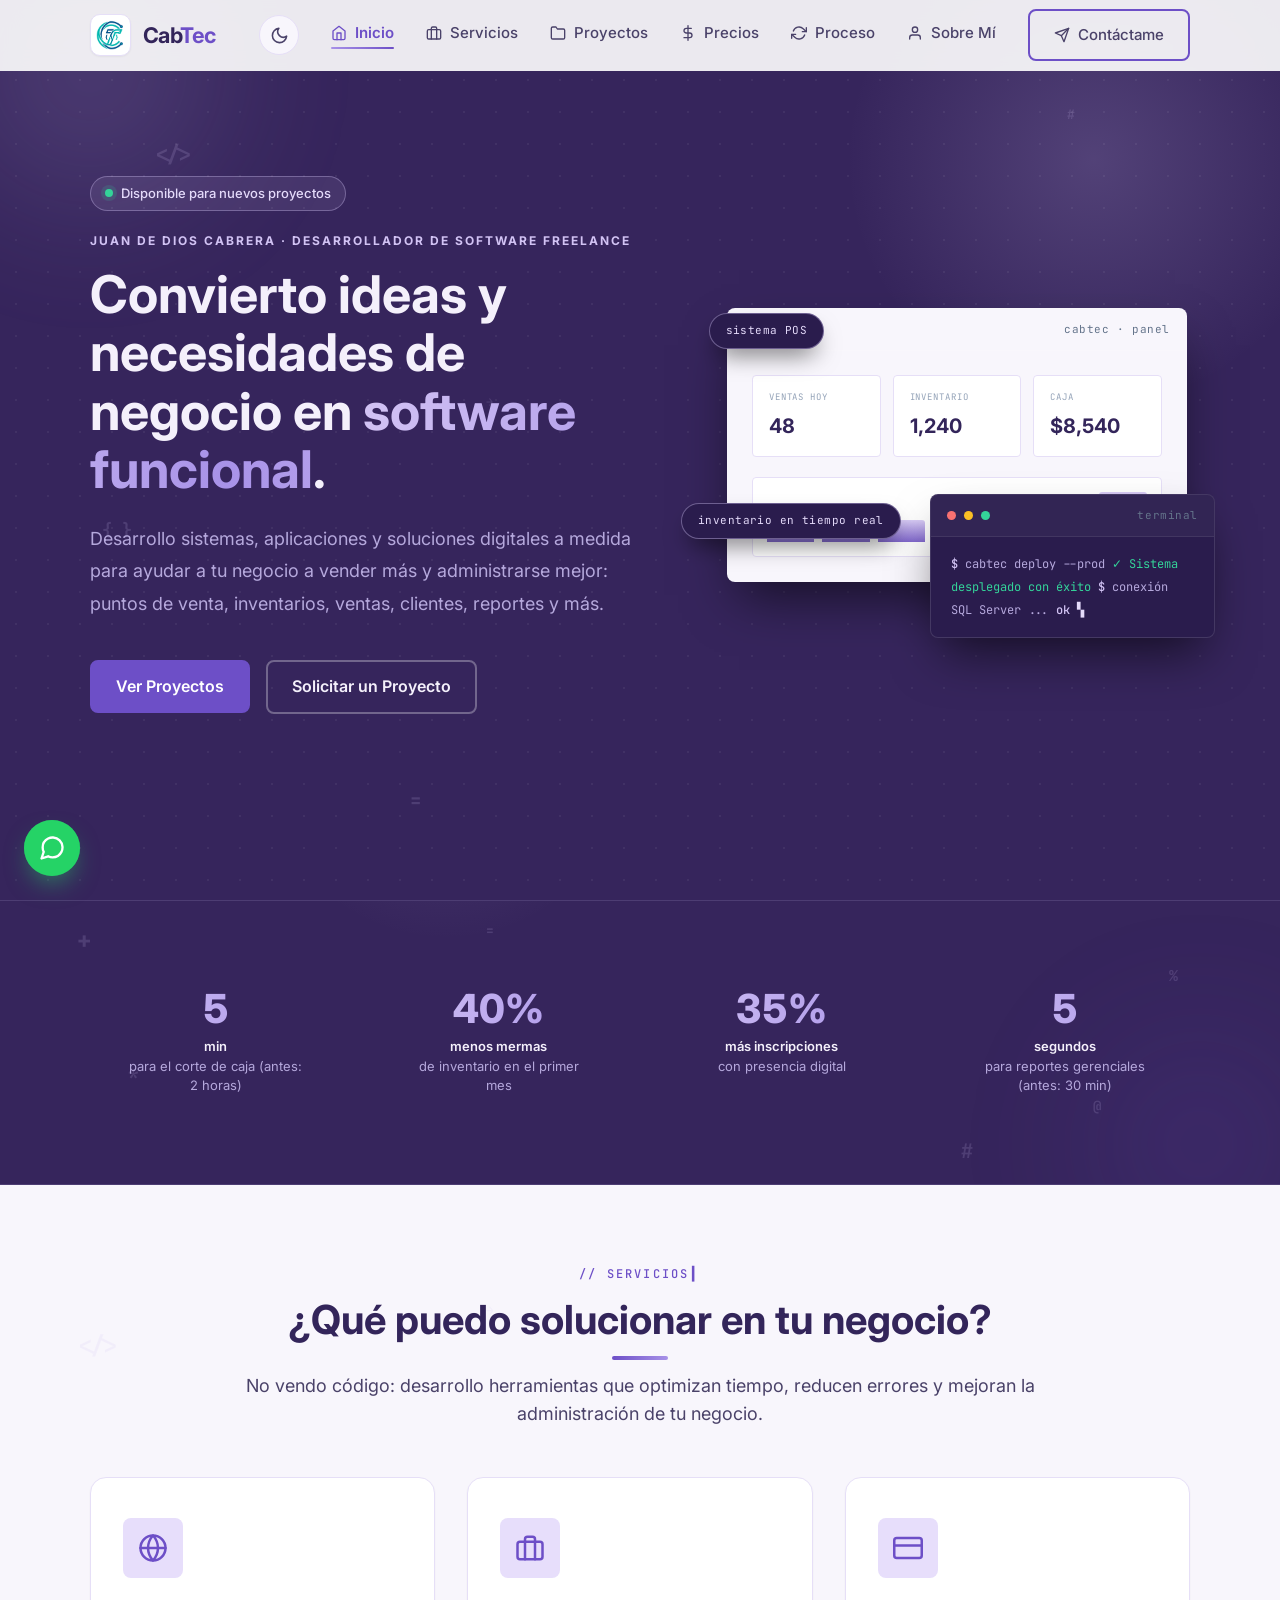
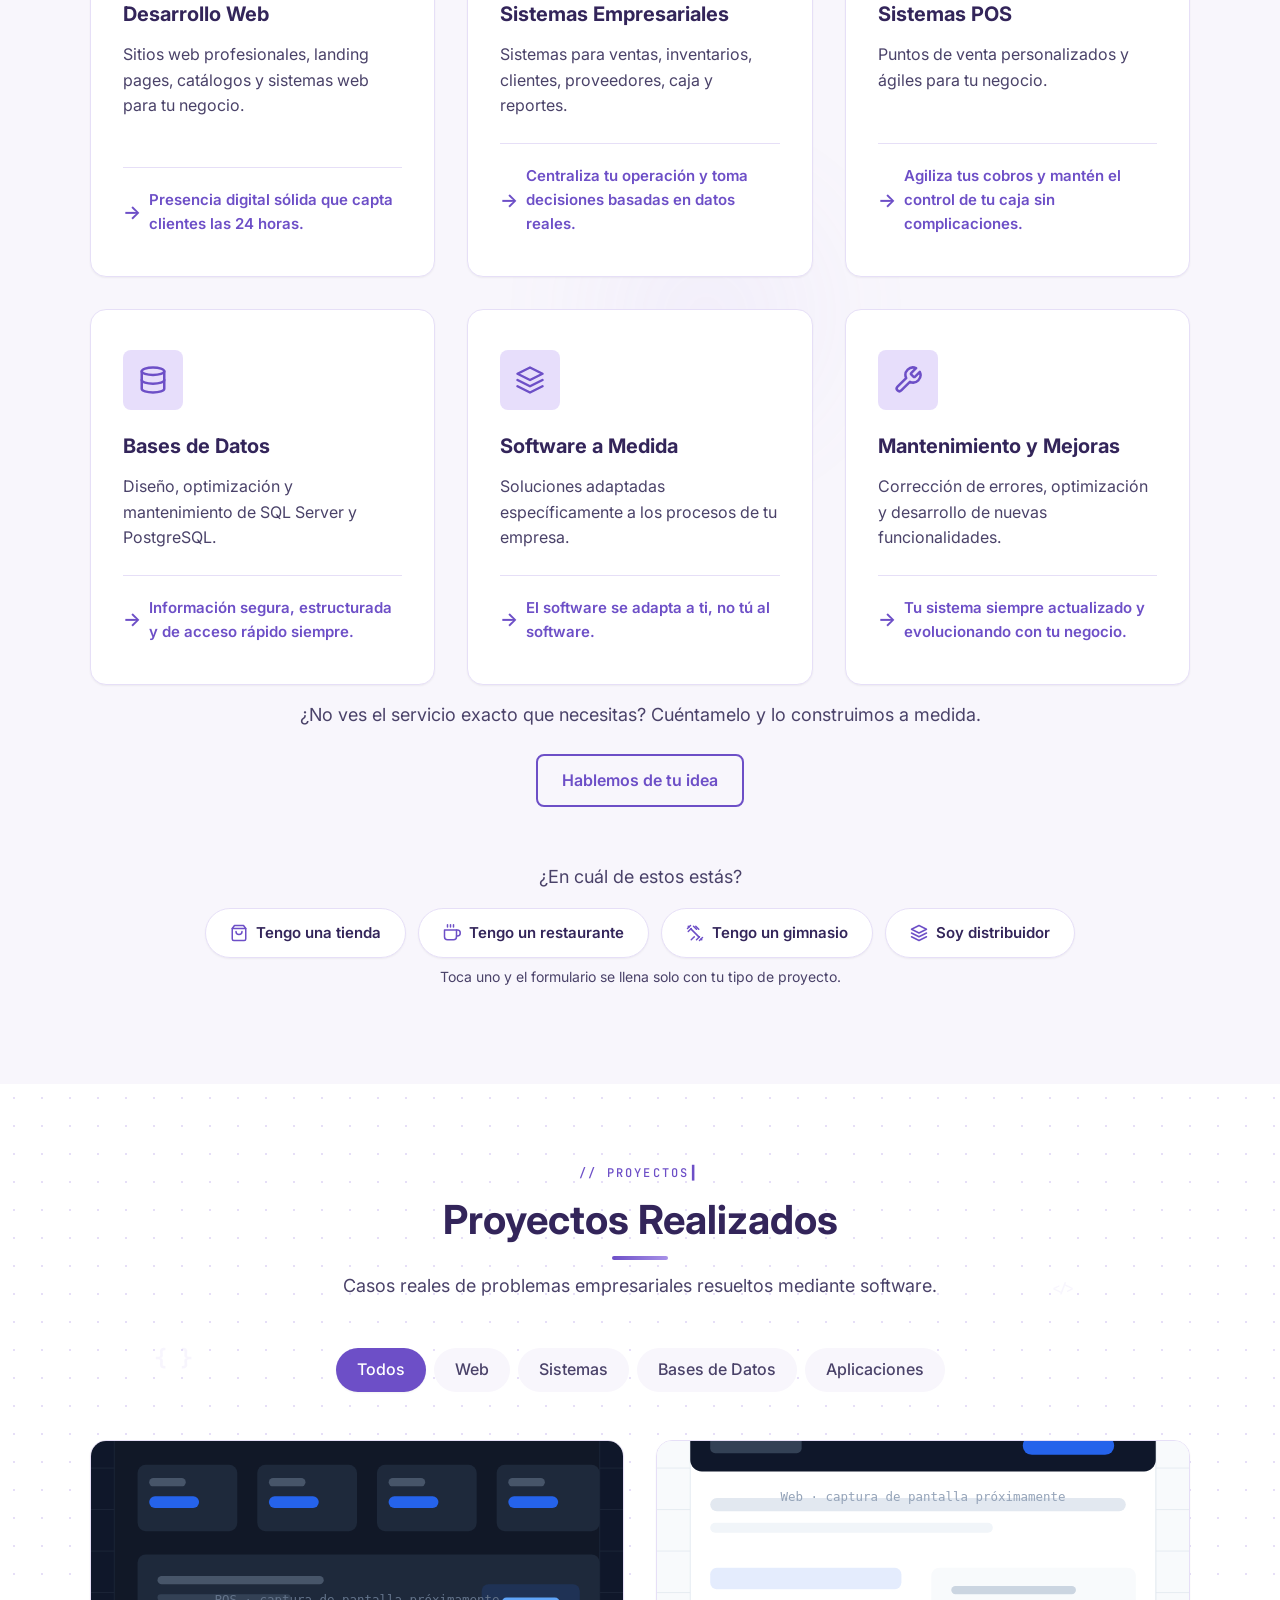
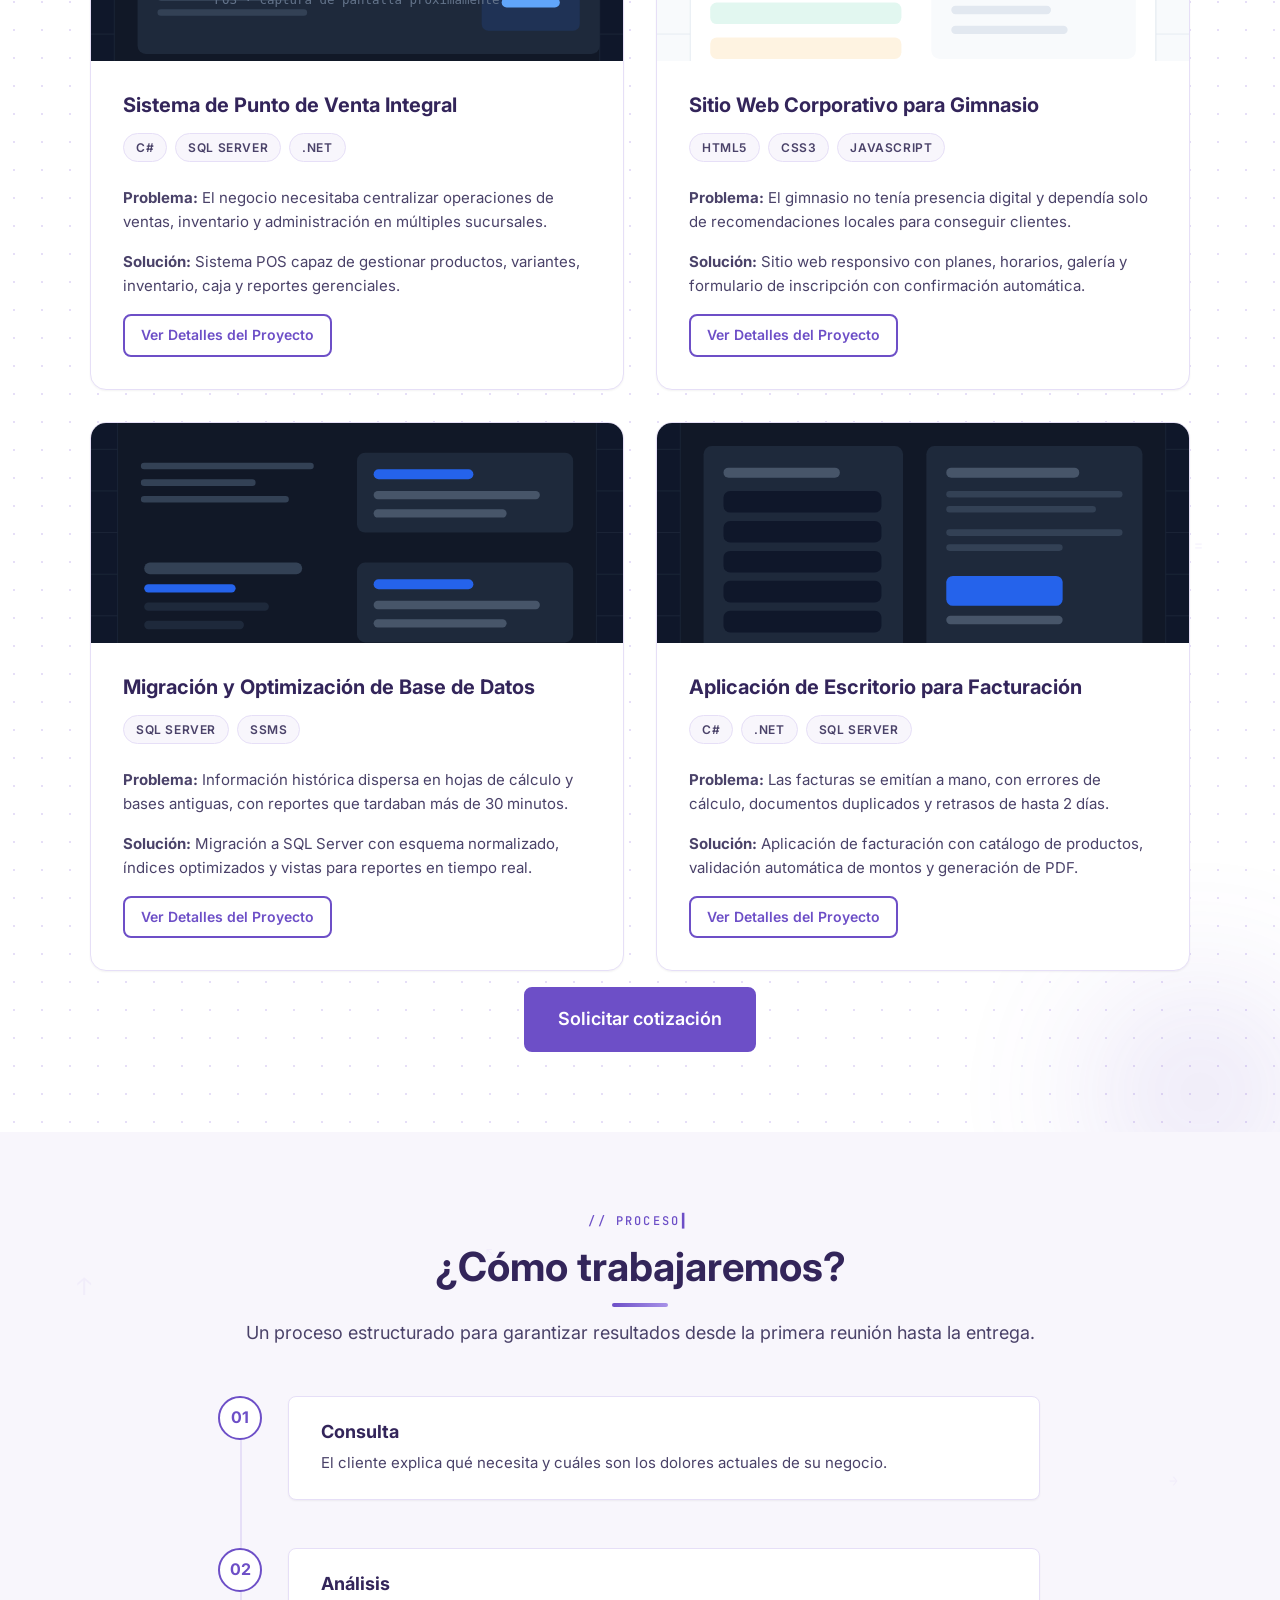
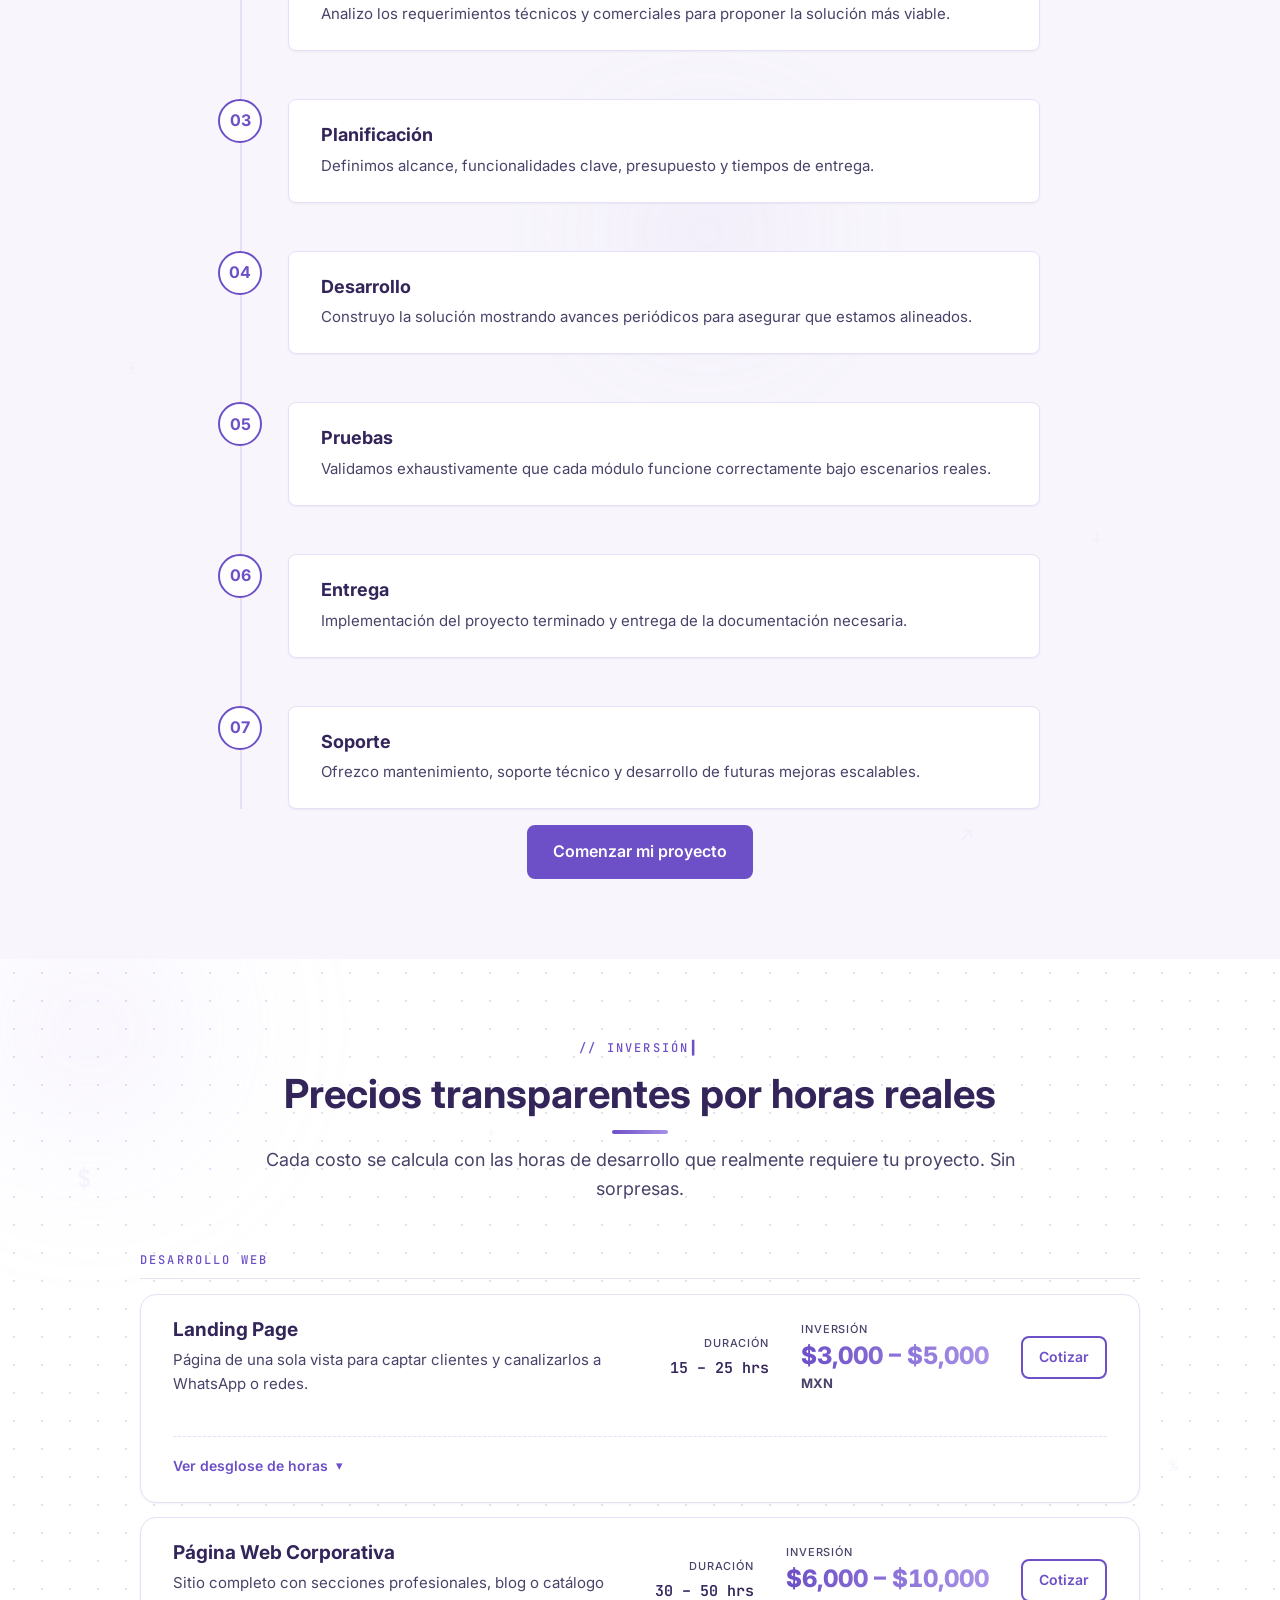
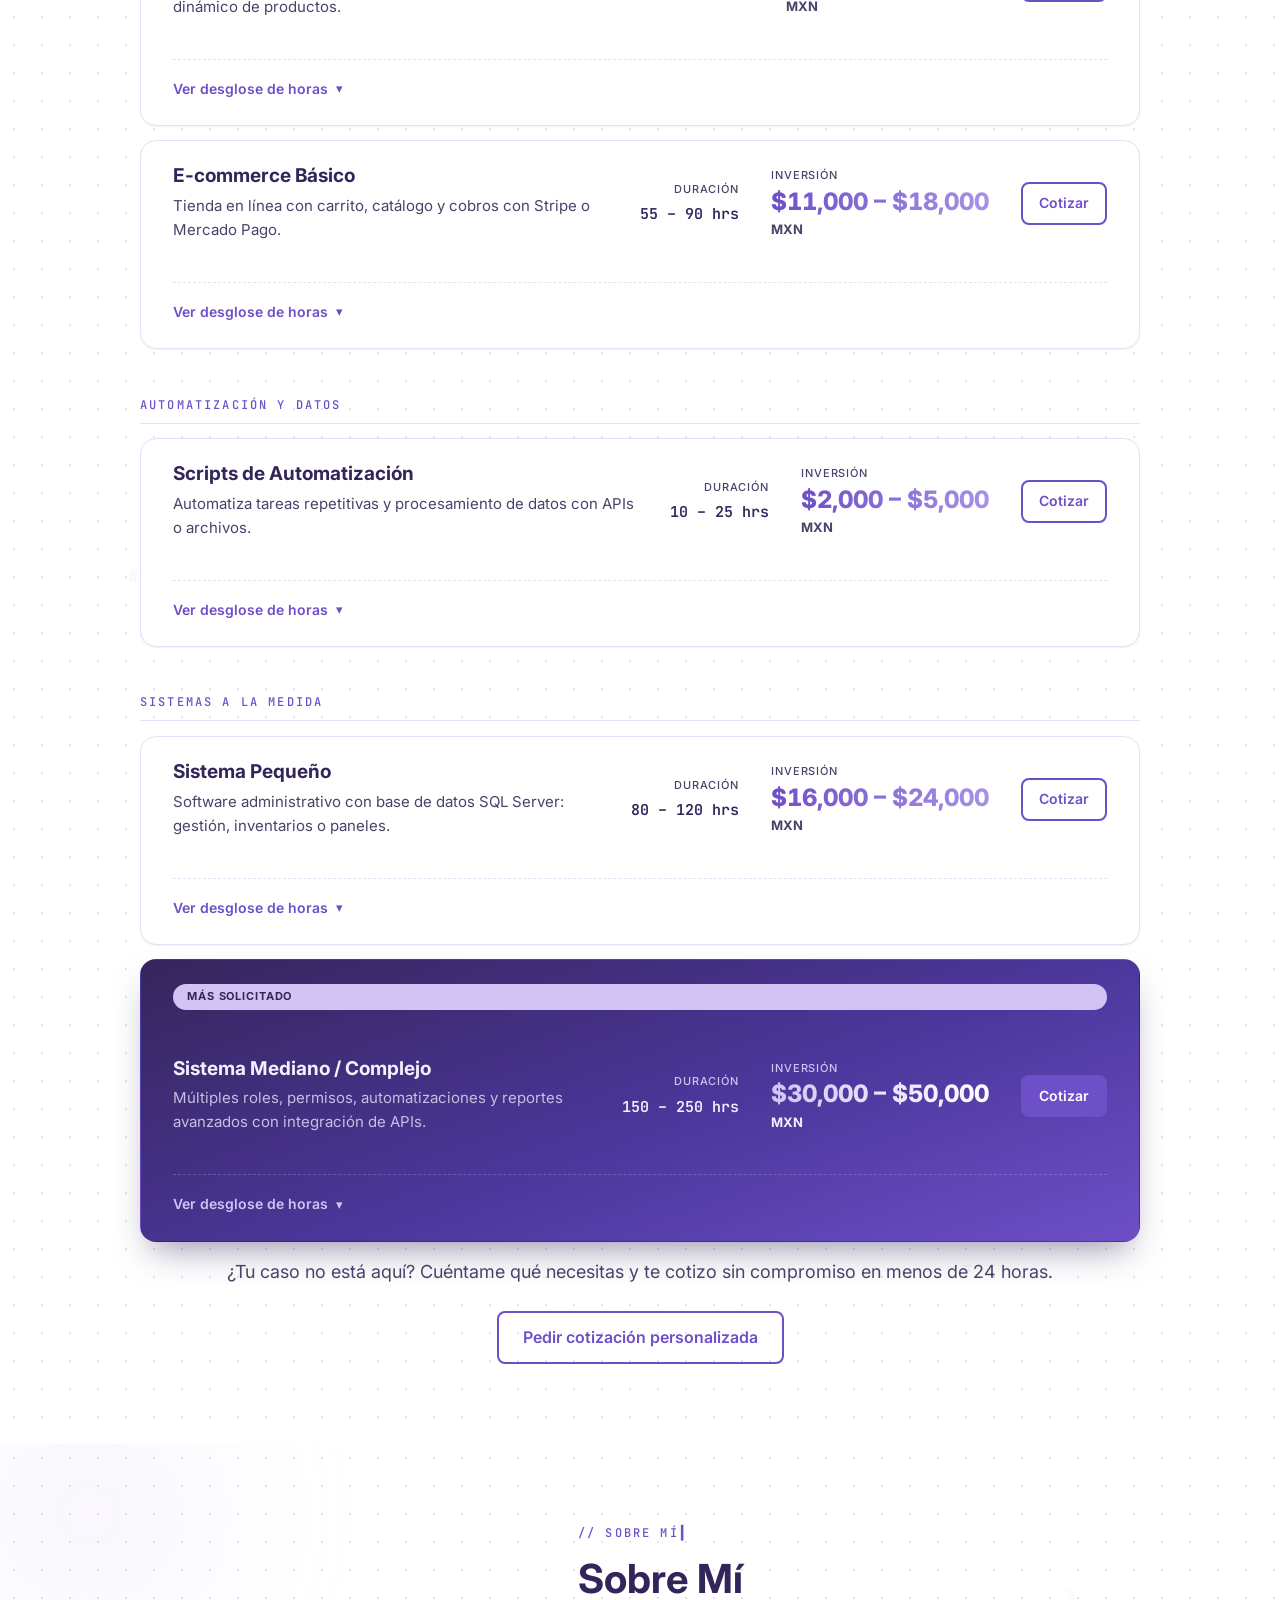
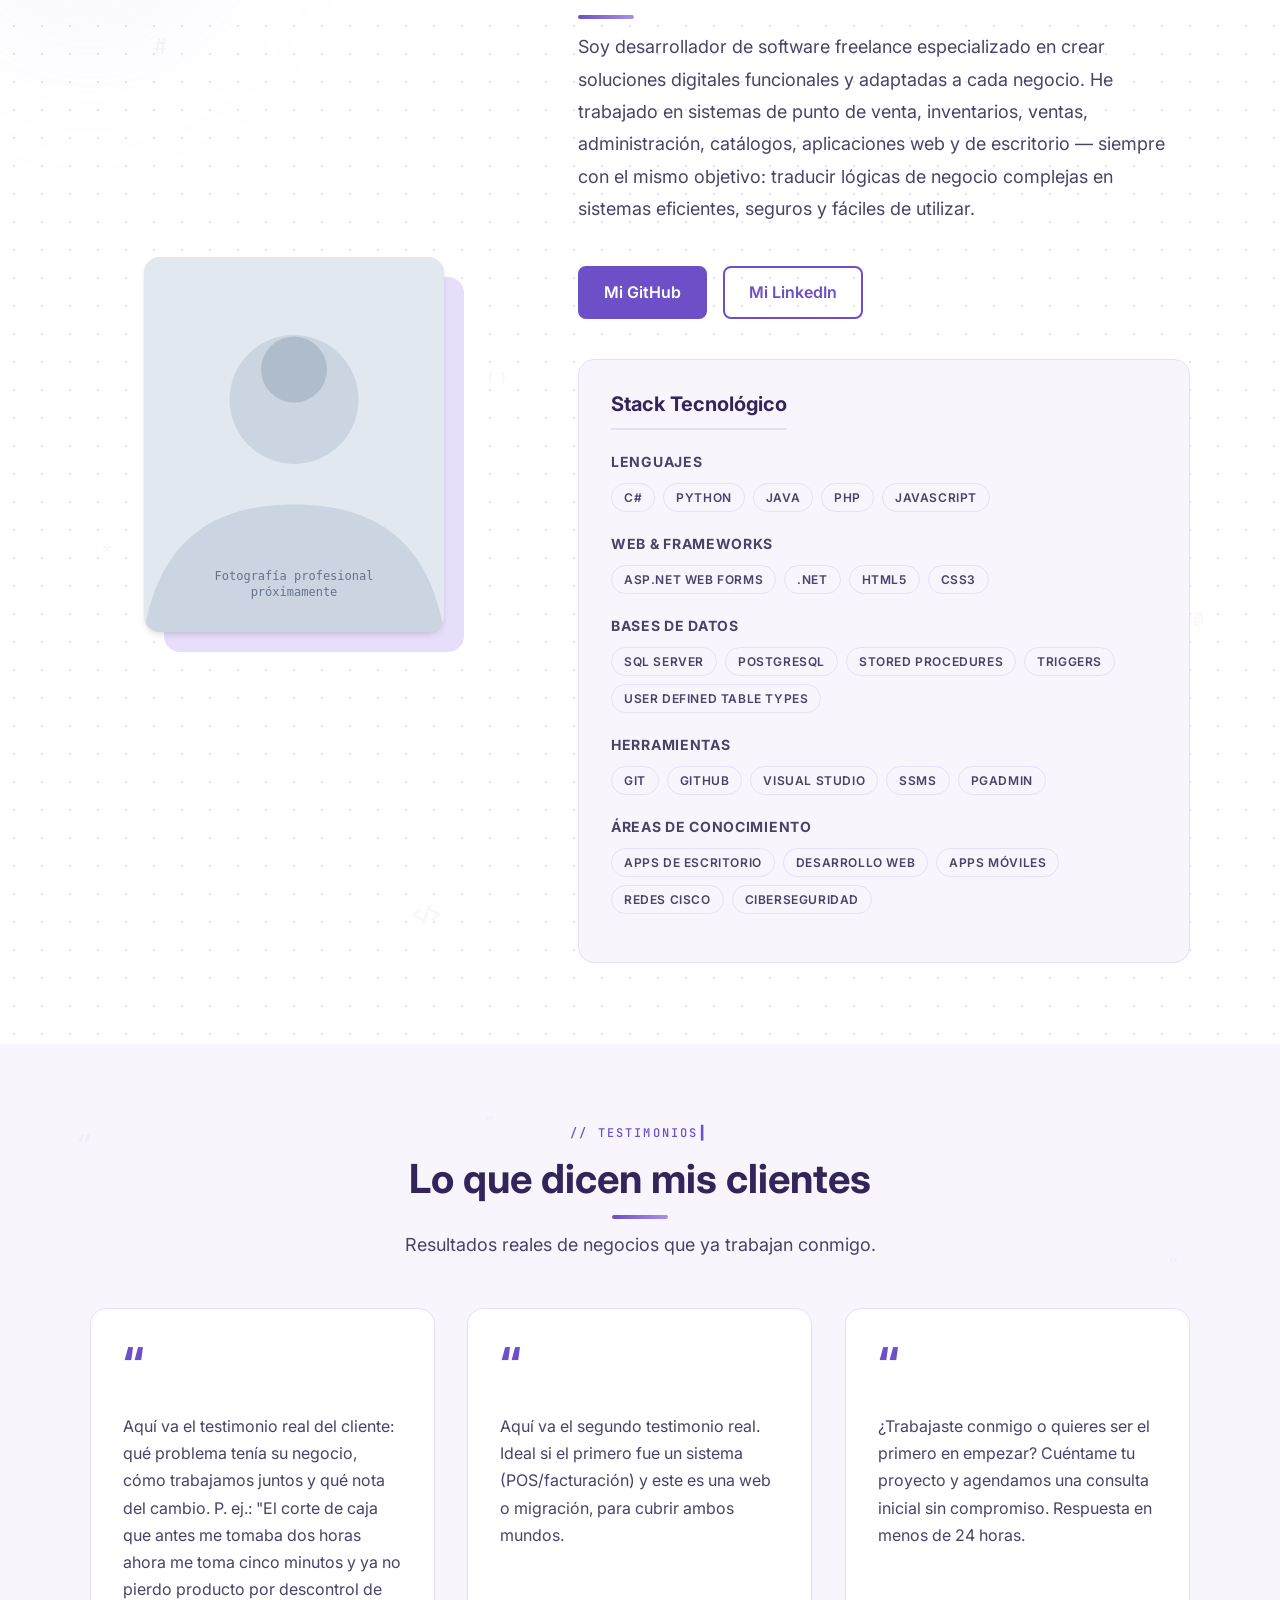
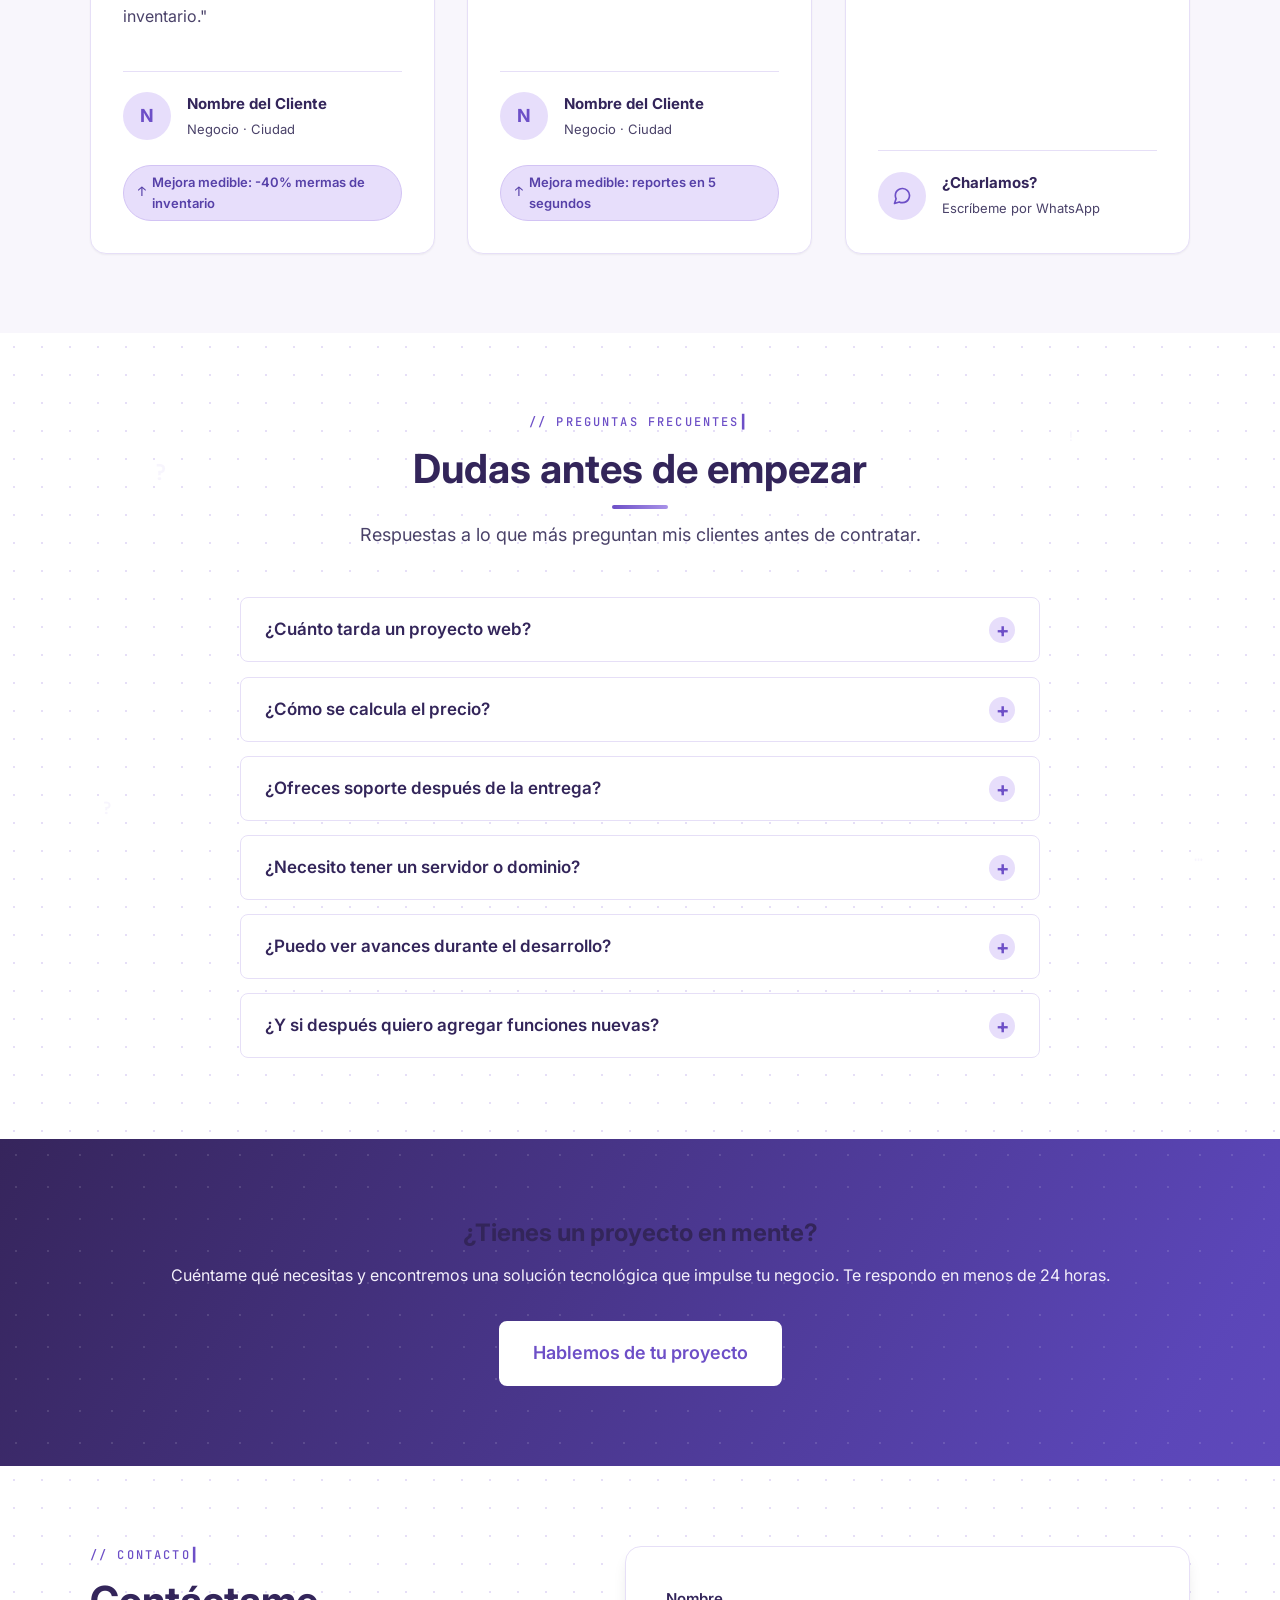
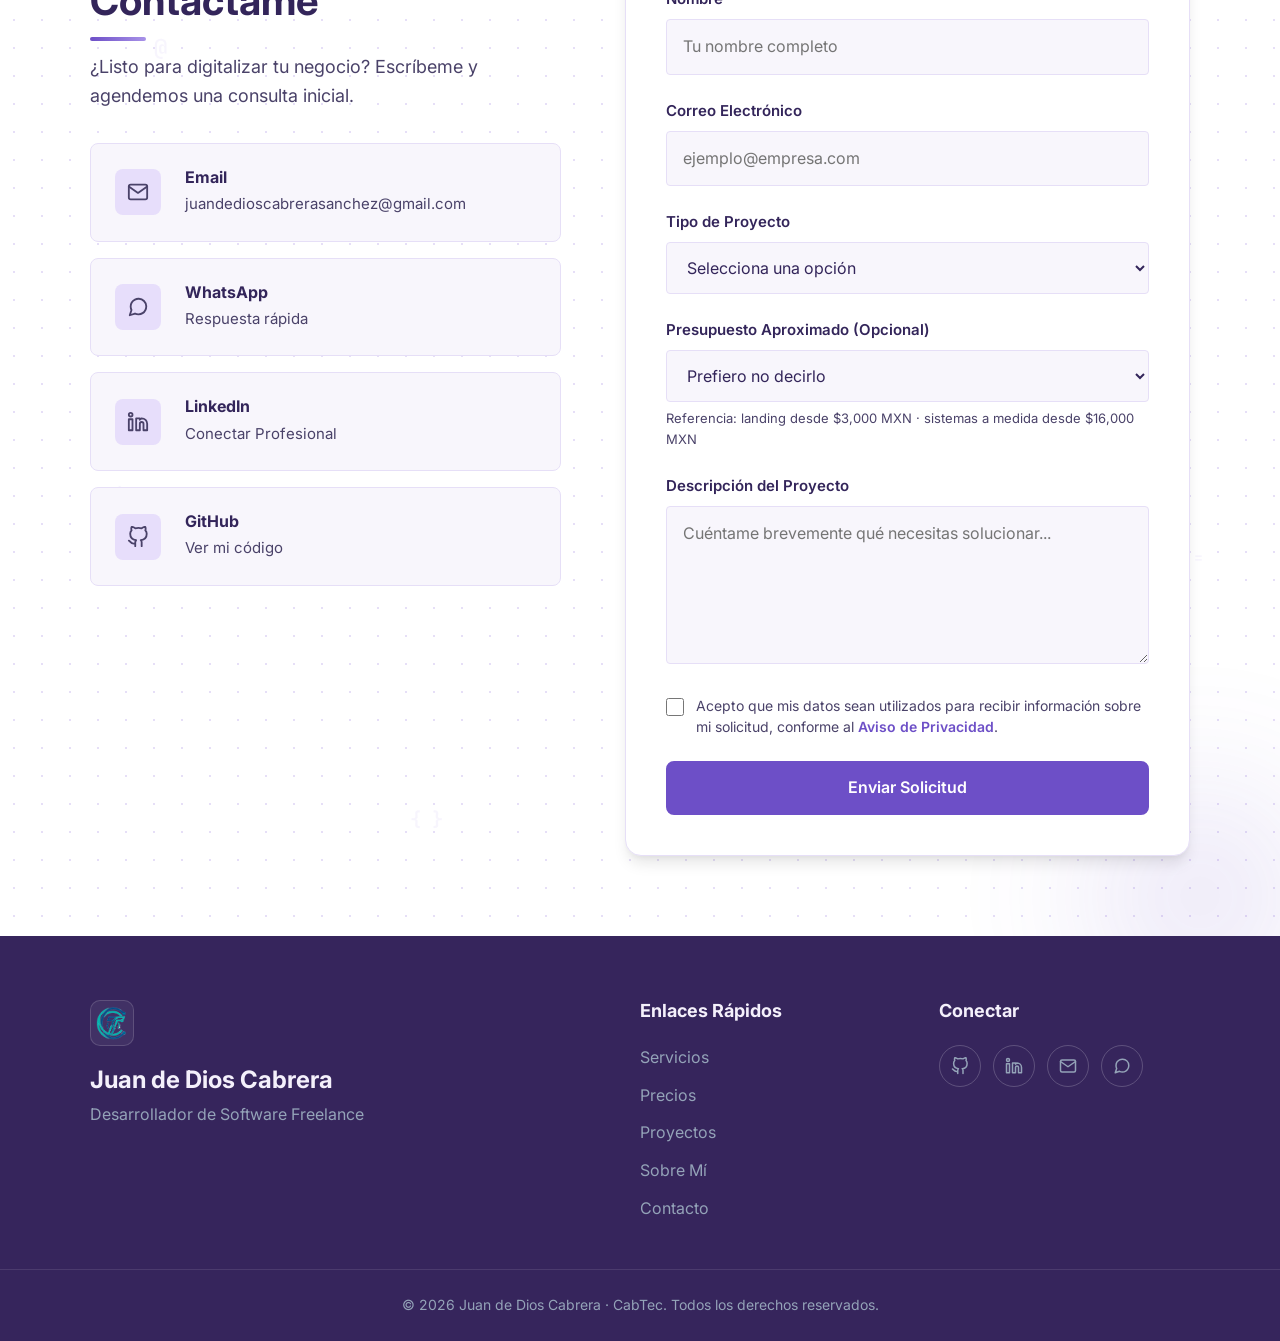
==== index.html @ 5d501789 "Publicar portafolio en GitHub Pages" ====
<!DOCTYPE html>
<html lang="es">
<head>
    <meta charset="UTF-8">
    <meta name="viewport" content="width=device-width, initial-scale=1.0">

    <!-- SEO y Meta Tags Básicos -->
    <title>Juan de Dios Cabrera | Desarrollador de Software Freelance</title>
    <meta name="description" content="Desarrollo sistemas de punto de venta, inventarios, ventas, aplicaciones web, bases de datos y soluciones digitales a medida para que tu negocio se administre mejor.">
    <meta name="author" content="Juan de Dios Cabrera">
    <meta name="robots" content="index, follow">
    <meta name="keywords" content="desarrollador de software, punto de venta, sistema POS, inventario, facturación, desarrollo web, bases de datos, SQL Server, PostgreSQL, software a medida, sistemas empresariales, freelance">
    <meta name="theme-color" content="#36255C">
    <link rel="canonical" href="https://www.tu-dominio.com/"> <!-- Reemplazar cuando tengas dominio -->
    <link rel="icon" type="image/svg+xml" href="favicon/favicon.svg">
    <link rel="apple-touch-icon" href="favicon/favicon.svg">

    <!-- Open Graph / Redes Sociales -->
    <meta property="og:title" content="Juan de Dios Cabrera | Desarrollador de Software Freelance">
    <meta property="og:description" content="Soluciones de software a medida para negocios. Sistemas POS, inventarios, ventas, bases de datos y desarrollo web.">
    <meta property="og:type" content="website">
    <meta property="og:url" content="https://www.tu-dominio.com">
    <!-- Subir assets/images/og-image.jpg (1200x630 px) cuando tengas el dominio -->
    <meta property="og:image" content="https://www.tu-dominio.com/assets/images/og-image.jpg">
    <meta property="og:locale" content="es_MX">
    <meta property="og:site_name" content="CabTec | Juan de Dios Cabrera">

    <!-- Twitter / X Cards -->
    <meta name="twitter:card" content="summary_large_image">
    <meta name="twitter:title" content="Juan de Dios Cabrera | Desarrollador de Software Freelance">
    <meta name="twitter:description" content="Sistemas y aplicaciones a medida para digitalizar tu negocio: POS, inventarios, ventas, reportes y más.">
    <meta name="twitter:image" content="https://www.tu-dominio.com/assets/images/og-image.jpg">

    <!-- Datos Estructurados (JSON-LD) para Google -->
    <script type="application/ld+json">
    {
        "@context": "https://schema.org",
        "@type": "Person",
        "name": "Juan de Dios Cabrera",
        "alternateName": "CabTec",
        "jobTitle": "Desarrollador de Software Freelance",
        "description": "Desarrollo sistemas, aplicaciones y soluciones digitales a medida para negocios: punto de venta, inventarios, ventas, bases de datos y desarrollo web.",
        "email": "mailto:juandedioscabrerasanchez@gmail.com",
        "url": "https://www.tu-dominio.com",
        "sameAs": [
            "https://github.com/juancabrera1067",
            "https://www.linkedin.com/in/juan-cabrera-sanchez"
        ],
        "knowsAbout": [
            "C#", ".NET", "ASP.NET Web Forms", "Python", "JavaScript", "PHP",
            "SQL Server", "PostgreSQL", "Stored Procedures",
            "Sistemas de punto de venta", "Sistemas de inventario",
            "Desarrollo web", "Aplicaciones de escritorio", "Bases de datos"
        ]
    }
    </script>

    <!-- Datos Estructurados: Negocio Local (busca local "desarrollador de software cerca de mí").
         REEMPLAZAR "Tu Ciudad" por la ciudad donde trabajas frente a frente. -->
    <script type="application/ld+json">
    {
        "@context": "https://schema.org",
        "@type": "LocalBusiness",
        "name": "CabTec | Juan de Dios Cabrera",
        "description": "Desarrollo de software a medida para negocios: sistemas de punto de venta, inventarios, facturación, aplicaciones web y bases de datos.",
        "url": "https://www.tu-dominio.com",
        "telephone": "+526871393762",
        "email": "mailto:juandedioscabrerasanchez@gmail.com",
        "priceRange": "$$",
        "address": {
            "@type": "PostalAddress",
            "addressLocality": "Tu Ciudad",
            "addressRegion": "Tu Estado",
            "addressCountry": "MX"
        },
        "knowsAbout": ["Puntos de venta", "Inventarios", "Facturación", "Desarrollo web", "Bases de datos"]
    }
    </script>

    <!-- Datos Estructurados: Preguntas Frecuentes (resultados enriquecidos en Google) -->
    <script type="application/ld+json">
    {
        "@context": "https://schema.org",
        "@type": "FAQPage",
        "mainEntity": [
            {
                "@type": "Question",
                "name": "¿Cuánto tarda un proyecto web?",
                "acceptedAnswer": {
                    "@type": "Answer",
                    "text": "Una landing page o sitio web informativo se entrega en 1 a 2 semanas. Los sistemas a medida van de 4 a 8 semanas según el número de módulos."
                }
            },
            {
                "@type": "Question",
                "name": "¿Cómo se calcula el precio?",
                "acceptedAnswer": {
                    "@type": "Answer",
                    "text": "El precio depende del alcance: módulos, complejidad de los procesos y tiempo estimado. Se entrega una cotización por escrito, cerrada y sin costo."
                }
            },
            {
                "@type": "Question",
                "name": "¿Ofreces soporte después de la entrega?",
                "acceptedAnswer": {
                    "@type": "Answer",
                    "text": "Sí. Todo sistema incluye 1 mes de soporte técnico gratuito. Después puedes contratar el plan de mantenimiento mensual."
                }
            },
            {
                "@type": "Question",
                "name": "¿Necesito tener un servidor o dominio?",
                "acceptedAnswer": {
                    "@type": "Answer",
                    "text": "No es obligatorio. Se asesora sobre hosting y dominio, y si lo prefieres se incluye la instalación y configuración."
                }
            },
            {
                "@type": "Question",
                "name": "¿Puedo ver avances durante el desarrollo?",
                "acceptedAnswer": {
                    "@type": "Answer",
                    "text": "Sí. Se trabaja con entregas parciales y revisiones en cada etapa para validar juntos el funcionamiento."
                }
            },
            {
                "@type": "Question",
                "name": "¿Y si después quiero agregar funciones nuevas?",
                "acceptedAnswer": {
                    "@type": "Answer",
                    "text": "Las funciones nuevas se cotizan como mejoras y se integran sin afectar lo que ya funciona."
                }
            }
        ]
    }
    </script>

    <!-- CSS -->
    <link rel="stylesheet" href="css/reset.css">
    <link rel="stylesheet" href="css/variables.css">
    <link rel="stylesheet" href="css/global.css">
    <link rel="stylesheet" href="css/components.css">
    <link rel="stylesheet" href="css/navbar.css">
    <link rel="stylesheet" href="css/hero.css">
    <link rel="stylesheet" href="css/services.css">
    <link rel="stylesheet" href="css/projects.css">
    <link rel="stylesheet" href="css/about.css">
    <link rel="stylesheet" href="css/process.css">
    <link rel="stylesheet" href="css/testimonials.css">
    <link rel="stylesheet" href="css/pricing.css">
    <link rel="stylesheet" href="css/faq.css">
    <link rel="stylesheet" href="css/contact.css">
    <link rel="stylesheet" href="css/footer.css">
    <link rel="stylesheet" href="css/stats.css">
    <link rel="stylesheet" href="css/animations.css">
    <link rel="stylesheet" href="css/utils.css">
    <link rel="stylesheet" href="css/dark-mode.css">
    <link rel="stylesheet" href="css/background.css">

    <!-- Aplicar el tema guardado antes del primer pintado (evita parpadeo) -->
    <script>
        (function () {
            var stored = localStorage.getItem('theme');
            var dark = stored ? stored === 'dark' : window.matchMedia('(prefers-color-scheme: dark)').matches;
            document.documentElement.setAttribute('data-theme', dark ? 'dark' : 'light');
        })();
    </script>

    <!-- Fuentes: Inter (interfaz) + JetBrains Mono (acentos técnicos) -->
    <link rel="preconnect" href="https://fonts.googleapis.com">
    <link rel="preconnect" href="https://fonts.gstatic.com" crossorigin>
    <link href="https://fonts.googleapis.com/css2?family=Inter:wght@400;500;600;700&family=JetBrains+Mono:wght@500;700&display=swap" rel="stylesheet">
</head>
<body>

    <!-- Enlace de accesibilidad para saltar al contenido (teclado) -->
    <a href="#contenido-principal" class="skip-link">Saltar al contenido principal</a>

    <!-- Barra de progreso de lectura (la anima animations.js) -->
    <div id="scroll-progress" class="scroll-progress" aria-hidden="true"></div>

    <!-- ==========================================
         NAVBAR
         ========================================== -->
    <header class="header" id="header">
        <div class="container navbar-container">
            <!-- Logo CabTec -->
            <a href="#inicio" class="logo" aria-label="CabTec — Ir al inicio">
                <span class="brand-mark">
                    <img src="assets/images/logo-cabtec.png" alt="" width="96" height="30">
                </span>
                <span class="logo-wordmark" aria-hidden="true">Cab<span class="logo-accent">Tec</span></span>
            </a>

            <!-- Botón Cambiar Tema (Noche/Día) -->
            <button type="button" id="theme-toggle" class="theme-toggle" aria-label="Cambiar a modo oscuro" aria-pressed="false">
                <svg class="icon-moon" xmlns="http://www.w3.org/2000/svg" viewBox="0 0 24 24" fill="none" stroke="currentColor" stroke-width="2" stroke-linecap="round" stroke-linejoin="round" aria-hidden="true">
                    <path d="M21 12.79A9 9 0 1 1 11.21 3 7 7 0 0 0 21 12.79z"></path>
                </svg>
                <svg class="icon-sun" xmlns="http://www.w3.org/2000/svg" viewBox="0 0 24 24" fill="none" stroke="currentColor" stroke-width="2" stroke-linecap="round" stroke-linejoin="round" aria-hidden="true">
                    <circle cx="12" cy="12" r="5"></circle>
                    <line x1="12" y1="1" x2="12" y2="3"></line>
                    <line x1="12" y1="21" x2="12" y2="23"></line>
                    <line x1="4.22" y1="4.22" x2="5.64" y2="5.64"></line>
                    <line x1="18.36" y1="18.36" x2="19.78" y2="19.78"></line>
                    <line x1="1" y1="12" x2="3" y2="12"></line>
                    <line x1="21" y1="12" x2="23" y2="12"></line>
                    <line x1="4.22" y1="19.78" x2="5.64" y2="18.36"></line>
                    <line x1="18.36" y1="5.64" x2="19.78" y2="4.22"></line>
                </svg>
            </button>

            <!-- Botón Menú Móvil -->
            <button class="mobile-menu-toggle" aria-label="Abrir menú de navegación" aria-expanded="false" aria-controls="main-nav">
                <span class="hamburger"></span>
            </button>

            <!-- Navegación Principal -->
            <nav id="main-nav" class="main-nav">
                <ul class="nav-list">
                    <li><a href="#inicio" class="nav-link">
                        <svg xmlns="http://www.w3.org/2000/svg" viewBox="0 0 24 24" fill="none" stroke="currentColor" stroke-width="2" stroke-linecap="round" stroke-linejoin="round" aria-hidden="true"><path d="M3 9l9-7 9 7v11a2 2 0 0 1-2 2H5a2 2 0 0 1-2-2z"></path><polyline points="9 22 9 12 15 12 15 22"></polyline></svg>
                        Inicio</a></li>
                    <li><a href="#servicios" class="nav-link">
                        <svg xmlns="http://www.w3.org/2000/svg" viewBox="0 0 24 24" fill="none" stroke="currentColor" stroke-width="2" stroke-linecap="round" stroke-linejoin="round" aria-hidden="true"><rect x="2" y="7" width="20" height="14" rx="2" ry="2"></rect><path d="M16 21V5a2 2 0 0 0-2-2h-4a2 2 0 0 0-2 2v16"></path></svg>
                        Servicios</a></li>
                    <li><a href="#proyectos" class="nav-link">
                        <svg xmlns="http://www.w3.org/2000/svg" viewBox="0 0 24 24" fill="none" stroke="currentColor" stroke-width="2" stroke-linecap="round" stroke-linejoin="round" aria-hidden="true"><path d="M22 19a2 2 0 0 1-2 2H4a2 2 0 0 1-2-2V5a2 2 0 0 1 2-2h5l2 3h9a2 2 0 0 1 2 2z"></path></svg>
                        Proyectos</a></li>
                    <li><a href="#precios" class="nav-link">
                        <svg xmlns="http://www.w3.org/2000/svg" viewBox="0 0 24 24" fill="none" stroke="currentColor" stroke-width="2" stroke-linecap="round" stroke-linejoin="round" aria-hidden="true"><line x1="12" y1="1" x2="12" y2="23"></line><path d="M17 5H9.5a3.5 3.5 0 0 0 0 7h5a3.5 3.5 0 0 1 0 7H6"></path></svg>
                        Precios</a></li>
                    <li><a href="#proceso" class="nav-link">
                        <svg xmlns="http://www.w3.org/2000/svg" viewBox="0 0 24 24" fill="none" stroke="currentColor" stroke-width="2" stroke-linecap="round" stroke-linejoin="round" aria-hidden="true"><polyline points="23 4 23 10 17 10"></polyline><polyline points="1 20 1 14 7 14"></polyline><path d="M3.51 9a9 9 0 0 1 14.85-3.36L23 10M1 14l4.64 4.36A9 9 0 0 0 20.49 15"></path></svg>
                        Proceso</a></li>
                    <li><a href="#sobre-mi" class="nav-link">
                        <svg xmlns="http://www.w3.org/2000/svg" viewBox="0 0 24 24" fill="none" stroke="currentColor" stroke-width="2" stroke-linecap="round" stroke-linejoin="round" aria-hidden="true"><path d="M20 21v-2a4 4 0 0 0-4-4H8a4 4 0 0 0-4 4v2"></path><circle cx="12" cy="7" r="4"></circle></svg>
                        Sobre Mí</a></li>
                    <li><a href="#contacto" class="nav-link btn btn-secondary nav-btn">
                        <svg xmlns="http://www.w3.org/2000/svg" viewBox="0 0 24 24" fill="none" stroke="currentColor" stroke-width="2" stroke-linecap="round" stroke-linejoin="round" aria-hidden="true"><path d="M22 2 11 13"></path><path d="M22 2 15 22 11 13 2 9z"></path></svg>
                        Contáctame</a></li>
                </ul>
            </nav>
        </div>
    </header>

    <main id="contenido-principal">
        <!-- ==========================================
             HERO
             ========================================== -->
        <section id="inicio" class="hero section-padding has-decor">
            <!-- Decoración de fondo: blob de luz + símbolos técnicos flotantes -->
            <div class="bg-decor" aria-hidden="true">
                <div class="bg-blob b1"></div>
                <div class="bg-symbols variant-b">
                    <span>&lt;/&gt;</span><span>#</span><span>{ }</span><span>();</span><span>=</span><span>→</span>
                </div>
            </div>
            <div class="container hero-container">
                <div class="hero-content">
                    <span class="hero-pill"><span class="hero-pill-dot" aria-hidden="true"></span>Disponible para nuevos proyectos</span>
                    <span class="hero-subtitle">Juan de Dios Cabrera · Desarrollador de Software Freelance</span>
                    <h1 class="hero-title">Convierto ideas y necesidades de negocio en <span class="hero-highlight">software funcional</span>.</h1>
                    <p class="hero-description">
                        Desarrollo sistemas, aplicaciones y soluciones digitales a medida para ayudar a tu negocio
                        a vender más y administrarse mejor: puntos de venta, inventarios, ventas, clientes, reportes y más.
                    </p>
                    <div class="hero-cta-group">
                        <a href="#proyectos" class="btn btn-primary">Ver Proyectos</a>
                        <a href="#contacto" class="btn btn-secondary">Solicitar un Proyecto</a>
                    </div>
                </div>

                <div class="hero-visual" aria-hidden="true">
                    <div class="hero-composition">
                        <!-- Panel de administración -->
                        <div class="comp-window comp-window-admin">
                            <div class="window-bar">
                                <span></span><span></span><span></span>
                                <em>cabtec · panel</em>
                            </div>
                            <div class="comp-admin-body">
                                <div class="kpi-row">
                                    <div class="kpi"><small>VENTAS HOY</small><strong data-count="48">48</strong></div>
                                    <div class="kpi"><small>INVENTARIO</small><strong data-count="1240">1,240</strong></div>
                                    <div class="kpi"><small>CAJA</small><strong data-count="8540" data-prefix="$">$8,540</strong></div>
                                </div>
                                <div class="chart-bars">
                                    <i></i><i></i><i></i><i></i><i></i><i></i><i></i>
                                </div>
                            </div>
                        </div>

                        <!-- Terminal -->
                        <div class="comp-window comp-terminal">
                            <div class="window-bar">
                                <span></span><span></span><span></span>
                                <em>terminal</em>
                            </div>
                            <div class="terminal-body">
                                <span class="term-line"><b>$</b> cabtec deploy --prod</span>
                                <span class="term-line ok">&#10003; Sistema desplegado con éxito</span>
                                <span class="term-line"><b>$</b> conexión SQL Server ... <b>ok</b></span>
                                <span class="term-line term-cursor">&#9626;</span>
                            </div>
                        </div>

                        <!-- Badges flotantes -->
                        <span class="comp-badge badge-1">sistema POS</span>
                        <span class="comp-badge badge-2">inventario en tiempo real</span>
                    </div>
                </div>
            </div>
        </section>

        <!-- ==========================================
             RESULTADOS MEDIBLES (confianza en números)
             Los valores se animan con animations.js (data-count)
             ========================================== -->
        <section class="stats-band section-padding has-decor" aria-label="Resultados medibles de proyectos anteriores">
            <div class="bg-decor" aria-hidden="true">
                <div class="bg-blob b2"></div>
                <div class="bg-symbols">
                    <span>+</span><span>%</span><span>*</span><span>@</span><span>#</span><span>=</span>
                </div>
            </div>
            <div class="container stats-grid">
                <div class="stat-item" data-animation="fade-up" data-delay="0">
                    <div class="stat-value" data-count="5">5</div>
                    <p class="stat-label"><strong>min</strong> para el corte de caja (antes: 2 horas)</p>
                </div>
                <div class="stat-item" data-animation="fade-up" data-delay="120">
                    <div class="stat-value" data-count="40" data-suffix="%">40%</div>
                    <p class="stat-label"><strong>menos mermas</strong> de inventario en el primer mes</p>
                </div>
                <div class="stat-item" data-animation="fade-up" data-delay="240">
                    <div class="stat-value" data-count="35" data-suffix="%">35%</div>
                    <p class="stat-label"><strong>más inscripciones</strong> con presencia digital</p>
                </div>
                <div class="stat-item" data-animation="fade-up" data-delay="360">
                    <div class="stat-value" data-count="5">5</div>
                    <p class="stat-label"><strong>segundos</strong> para reportes gerenciales (antes: 30 min)</p>
                </div>
            </div>
        </section>

        <!-- ==========================================
             SERVICIOS
             ========================================== -->
        <section id="servicios" class="services section-padding bg-light has-decor">
            <div class="bg-decor" aria-hidden="true">
                <div class="bg-blob b3"></div>
                <div class="bg-symbols">
                    <span>&lt;/&gt;</span><span>{ }</span><span>#</span><span>();</span><span>=</span><span>→</span>
                </div>
            </div>
            <div class="container">
                <div class="section-header text-center">
                    <span class="section-eyebrow">// servicios</span>
                    <h2 class="section-title">¿Qué puedo solucionar en tu negocio?</h2>
                    <p class="section-subtitle">No vendo código: desarrollo herramientas que optimizan tiempo, reducen errores y mejoran la administración de tu negocio.</p>
                </div>

                <div class="services-grid">
                    <!-- Servicio 1: Desarrollo Web -->
                    <article class="service-card fade-in" data-delay="0">
                        <div class="service-icon">
                            <svg xmlns="http://www.w3.org/2000/svg" viewBox="0 0 24 24" fill="none" stroke="currentColor" stroke-width="2" stroke-linecap="round" stroke-linejoin="round" aria-hidden="true">
                                <circle cx="12" cy="12" r="10"></circle>
                                <line x1="2" y1="12" x2="22" y2="12"></line>
                                <path d="M12 2a15.3 15.3 0 0 1 4 10 15.3 15.3 0 0 1-4 10 15.3 15.3 0 0 1-4-10 15.3 15.3 0 0 1 4-10z"></path>
                            </svg>
                        </div>
                        <h3 class="service-title">Desarrollo Web</h3>
                        <p class="service-desc">Sitios web profesionales, landing pages, catálogos y sistemas web para tu negocio.</p>
                        <p class="service-benefit">Presencia digital sólida que capta clientes las 24 horas.</p>
                    </article>

                    <!-- Servicio 2: Sistemas Empresariales -->
                    <article class="service-card fade-in" data-delay="90">
                        <div class="service-icon">
                            <svg xmlns="http://www.w3.org/2000/svg" viewBox="0 0 24 24" fill="none" stroke="currentColor" stroke-width="2" stroke-linecap="round" stroke-linejoin="round" aria-hidden="true">
                                <rect x="2" y="7" width="20" height="14" rx="2" ry="2"></rect>
                                <path d="M16 21V5a2 2 0 0 0-2-2h-4a2 2 0 0 0-2 2v16"></path>
                            </svg>
                        </div>
                        <h3 class="service-title">Sistemas Empresariales</h3>
                        <p class="service-desc">Sistemas para ventas, inventarios, clientes, proveedores, caja y reportes.</p>
                        <p class="service-benefit">Centraliza tu operación y toma decisiones basadas en datos reales.</p>
                    </article>

                    <!-- Servicio 3: Sistemas POS -->
                    <article class="service-card fade-in" data-delay="180">
                        <div class="service-icon">
                            <svg xmlns="http://www.w3.org/2000/svg" viewBox="0 0 24 24" fill="none" stroke="currentColor" stroke-width="2" stroke-linecap="round" stroke-linejoin="round" aria-hidden="true">
                                <rect x="1" y="4" width="22" height="16" rx="2" ry="2"></rect>
                                <line x1="1" y1="10" x2="23" y2="10"></line>
                            </svg>
                        </div>
                        <h3 class="service-title">Sistemas POS</h3>
                        <p class="service-desc">Puntos de venta personalizados y ágiles para tu negocio.</p>
                        <p class="service-benefit">Agiliza tus cobros y mantén el control de tu caja sin complicaciones.</p>
                    </article>

                    <!-- Servicio 4: Bases de Datos -->
                    <article class="service-card fade-in" data-delay="270">
                        <div class="service-icon">
                            <svg xmlns="http://www.w3.org/2000/svg" viewBox="0 0 24 24" fill="none" stroke="currentColor" stroke-width="2" stroke-linecap="round" stroke-linejoin="round" aria-hidden="true">
                                <ellipse cx="12" cy="5" rx="9" ry="3"></ellipse>
                                <path d="M21 12c0 1.66-4 3-9 3s-9-1.34-9-3"></path>
                                <path d="M3 5v14c0 1.66 4 3 9 3s9-1.34 9-3V5"></path>
                            </svg>
                        </div>
                        <h3 class="service-title">Bases de Datos</h3>
                        <p class="service-desc">Diseño, optimización y mantenimiento de SQL Server y PostgreSQL.</p>
                        <p class="service-benefit">Información segura, estructurada y de acceso rápido siempre.</p>
                    </article>

                    <!-- Servicio 5: Software a Medida -->
                    <article class="service-card fade-in" data-delay="360">
                        <div class="service-icon">
                            <svg xmlns="http://www.w3.org/2000/svg" viewBox="0 0 24 24" fill="none" stroke="currentColor" stroke-width="2" stroke-linecap="round" stroke-linejoin="round" aria-hidden="true">
                                <polygon points="12 2 2 7 12 12 22 7 12 2"></polygon>
                                <polyline points="2 17 12 22 22 17"></polyline>
                                <polyline points="2 12 12 17 22 12"></polyline>
                            </svg>
                        </div>
                        <h3 class="service-title">Software a Medida</h3>
                        <p class="service-desc">Soluciones adaptadas específicamente a los procesos de tu empresa.</p>
                        <p class="service-benefit">El software se adapta a ti, no tú al software.</p>
                    </article>

                    <!-- Servicio 6: Mantenimiento -->
                    <article class="service-card fade-in" data-delay="450">
                        <div class="service-icon">
                            <svg xmlns="http://www.w3.org/2000/svg" viewBox="0 0 24 24" fill="none" stroke="currentColor" stroke-width="2" stroke-linecap="round" stroke-linejoin="round" aria-hidden="true">
                                <path d="M14.7 6.3a1 1 0 0 0 0 1.4l1.6 1.6a1 1 0 0 0 1.4 0l3.77-3.77a6 6 0 0 1-7.94 7.94l-6.91 6.91a2.12 2.12 0 0 1-3-3l6.91-6.91a6 6 0 0 1 7.94-7.94l-3.76 3.76z"></path>
                            </svg>
                        </div>
                        <h3 class="service-title">Mantenimiento y Mejoras</h3>
                        <p class="service-desc">Corrección de errores, optimización y desarrollo de nuevas funcionalidades.</p>
                        <p class="service-benefit">Tu sistema siempre actualizado y evolucionando con tu negocio.</p>
                    </article>
                </div>

                <div class="text-center mt-4">
                    <p class="section-subtitle">¿No ves el servicio exacto que necesitas? Cuéntamelo y lo construimos a medida.</p>
                    <a href="#contacto" class="btn btn-secondary mt-2">Hablemos de tu idea</a>
                </div>

                <!-- Nichos: entrada rápida para el cliente más común -->
                <div class="niches-band text-center" data-animation="fade-up">
                    <p class="section-subtitle">¿En cuál de estos estás?</p>
                    <div class="niche-chips">
                        <button type="button" class="niche-chip" data-niche="tienda">
                            <svg xmlns="http://www.w3.org/2000/svg" viewBox="0 0 24 24" fill="none" stroke="currentColor" stroke-width="2" stroke-linecap="round" stroke-linejoin="round" aria-hidden="true">
                                <path d="M6 2 3 6v14a2 2 0 0 0 2 2h14a2 2 0 0 0 2-2V6l-3-4z"></path>
                                <line x1="3" y1="6" x2="21" y2="6"></line>
                                <path d="M16 10a4 4 0 0 1-8 0"></path>
                            </svg>
                            Tengo una tienda
                        </button>
                        <button type="button" class="niche-chip" data-niche="restaurante">
                            <svg xmlns="http://www.w3.org/2000/svg" viewBox="0 0 24 24" fill="none" stroke="currentColor" stroke-width="2" stroke-linecap="round" stroke-linejoin="round" aria-hidden="true">
                                <path d="M18 8h1a4 4 0 0 1 0 8h-1"></path>
                                <path d="M2 8h16v9a4 4 0 0 1-4 4H6a4 4 0 0 1-4-4V8z"></path>
                                <line x1="6" y1="1" x2="6" y2="4"></line>
                                <line x1="10" y1="1" x2="10" y2="4"></line>
                                <line x1="14" y1="1" x2="14" y2="4"></line>
                            </svg>
                            Tengo un restaurante
                        </button>
                        <button type="button" class="niche-chip" data-niche="gimnasio">
                            <svg xmlns="http://www.w3.org/2000/svg" viewBox="0 0 24 24" fill="none" stroke="currentColor" stroke-width="2" stroke-linecap="round" stroke-linejoin="round" aria-hidden="true">
                                <path d="M6.5 6.5 17.5 17.5"></path>
                                <path d="M21 21l-1-1"></path>
                                <path d="M3 3l1 1"></path>
                                <path d="M18 22l4-4"></path>
                                <path d="M2 6l4-4"></path>
                                <path d="M3 10 7 6"></path>
                                <path d="M14 21l4-4"></path>
                                <path d="M10 3l4 4"></path>
                                <path d="M7 21l4-4"></path>
                                <path d="M13 3l4 4"></path>
                            </svg>
                            Tengo un gimnasio
                        </button>
                        <button type="button" class="niche-chip" data-niche="distribuidor">
                            <svg xmlns="http://www.w3.org/2000/svg" viewBox="0 0 24 24" fill="none" stroke="currentColor" stroke-width="2" stroke-linecap="round" stroke-linejoin="round" aria-hidden="true">
                                <polygon points="12 2 2 7 12 12 22 7 12 2"></polygon>
                                <polyline points="2 17 12 22 22 17"></polyline>
                                <polyline points="2 12 12 17 22 12"></polyline>
                            </svg>
                            Soy distribuidor
                        </button>
                    </div>
                    <p class="section-subtitle mt-2" style="font-size: 0.875rem;">Toca uno y el formulario se llena solo con tu tipo de proyecto.</p>
                </div>
            </div>
        </section>

        <!-- ==========================================
             PORTAFOLIO / PROYECTOS
             ========================================== -->
        <section id="proyectos" class="projects section-padding bg-texture has-decor">
            <div class="bg-decor" aria-hidden="true">
                <div class="bg-blob b2"></div>
                <div class="bg-symbols variant-b">
                    <span>{ }</span><span>&lt;/&gt;</span><span>#</span><span>=</span><span>→</span><span>();</span>
                </div>
            </div>
            <div class="container">
                <div class="section-header text-center">
                    <span class="section-eyebrow">// proyectos</span>
                    <h2 class="section-title">Proyectos Realizados</h2>
                    <p class="section-subtitle">Casos reales de problemas empresariales resueltos mediante software.</p>
                </div>

                <!-- Filtros -->
                <div class="project-filters" role="group" aria-label="Filtrar proyectos por categoría">
                    <button class="filter-btn active" data-filter="all" aria-pressed="true">Todos</button>
                    <button class="filter-btn" data-filter="web" aria-pressed="false">Web</button>
                    <button class="filter-btn" data-filter="sistemas" aria-pressed="false">Sistemas</button>
                    <button class="filter-btn" data-filter="db" aria-pressed="false">Bases de Datos</button>
                    <button class="filter-btn" data-filter="apps" aria-pressed="false">Aplicaciones</button>
                </div>

                <!-- Grid de Proyectos -->
                <div class="projects-grid">
                    <!-- Proyecto 1: POS -->
                    <article class="project-card fade-in" data-category="sistemas db" data-delay="0">
                        <div class="project-image-wrapper">
                            <!-- REEMPLAZAR por captura real: sube assets/projects/pos.jpg (1200x600 aprox.) -->
                            <img src="assets/projects/pos.svg" alt="Vista previa del Sistema de Punto de Venta Integral" class="project-image" loading="lazy" decoding="async">
                        </div>
                        <div class="project-content">
                            <h3 class="project-title">Sistema de Punto de Venta Integral</h3>
                            <div class="project-tech-tags">
                                <span class="badge-tech">C#</span>
                                <span class="badge-tech">SQL Server</span>
                                <span class="badge-tech">.NET</span>
                            </div>
                            <p class="project-problem"><strong>Problema:</strong> El negocio necesitaba centralizar operaciones de ventas, inventario y administración en múltiples sucursales.</p>
                            <p class="project-solution"><strong>Solución:</strong> Sistema POS capaz de gestionar productos, variantes, inventario, caja y reportes gerenciales.</p>
                            <button class="btn btn-secondary btn-sm open-modal-btn" data-id="pos" aria-haspopup="dialog" aria-controls="project-modal">Ver Detalles del Proyecto</button>
                        </div>
                    </article>

                    <!-- Proyecto 2: Sitio Web -->
                    <article class="project-card fade-in" data-category="web" data-delay="100">
                        <div class="project-image-wrapper">
                            <!-- REEMPLAZAR por captura real: sube assets/projects/web-gym.jpg -->
                            <img src="assets/projects/web-gym.svg" alt="Vista previa del sitio web corporativo para gimnasio" class="project-image" loading="lazy" decoding="async">
                        </div>
                        <div class="project-content">
                            <h3 class="project-title">Sitio Web Corporativo para Gimnasio</h3>
                            <div class="project-tech-tags">
                                <span class="badge-tech">HTML5</span>
                                <span class="badge-tech">CSS3</span>
                                <span class="badge-tech">JavaScript</span>
                            </div>
                            <p class="project-problem"><strong>Problema:</strong> El gimnasio no tenía presencia digital y dependía solo de recomendaciones locales para conseguir clientes.</p>
                            <p class="project-solution"><strong>Solución:</strong> Sitio web responsivo con planes, horarios, galería y formulario de inscripción con confirmación automática.</p>
                            <button class="btn btn-secondary btn-sm open-modal-btn" data-id="web-gym" aria-haspopup="dialog" aria-controls="project-modal">Ver Detalles del Proyecto</button>
                        </div>
                    </article>

                    <!-- Proyecto 3: Migración de BD -->
                    <article class="project-card fade-in" data-category="db" data-delay="200">
                        <div class="project-image-wrapper">
                            <!-- REEMPLAZAR por captura real: sube assets/projects/db-migracion.jpg -->
                            <img src="assets/projects/db-migracion.svg" alt="Vista previa del diagrama de la base de datos migrada" class="project-image" loading="lazy" decoding="async">
                        </div>
                        <div class="project-content">
                            <h3 class="project-title">Migración y Optimización de Base de Datos</h3>
                            <div class="project-tech-tags">
                                <span class="badge-tech">SQL Server</span>
                                <span class="badge-tech">SSMS</span>
                            </div>
                            <p class="project-problem"><strong>Problema:</strong> Información histórica dispersa en hojas de cálculo y bases antiguas, con reportes que tardaban más de 30 minutos.</p>
                            <p class="project-solution"><strong>Solución:</strong> Migración a SQL Server con esquema normalizado, índices optimizados y vistas para reportes en tiempo real.</p>
                            <button class="btn btn-secondary btn-sm open-modal-btn" data-id="db-migracion" aria-haspopup="dialog" aria-controls="project-modal">Ver Detalles del Proyecto</button>
                        </div>
                    </article>

                    <!-- Proyecto 4: Facturación -->
                    <article class="project-card fade-in" data-category="apps sistemas" data-delay="300">
                        <div class="project-image-wrapper">
                            <!-- REEMPLAZAR por captura real: sube assets/projects/app-facturacion.jpg -->
                            <img src="assets/projects/app-facturacion.svg" alt="Vista previa de la aplicación de facturación de escritorio" class="project-image" loading="lazy" decoding="async">
                        </div>
                        <div class="project-content">
                            <h3 class="project-title">Aplicación de Escritorio para Facturación</h3>
                            <div class="project-tech-tags">
                                <span class="badge-tech">C#</span>
                                <span class="badge-tech">.NET</span>
                                <span class="badge-tech">SQL Server</span>
                            </div>
                            <p class="project-problem"><strong>Problema:</strong> Las facturas se emitían a mano, con errores de cálculo, documentos duplicados y retrasos de hasta 2 días.</p>
                            <p class="project-solution"><strong>Solución:</strong> Aplicación de facturación con catálogo de productos, validación automática de montos y generación de PDF.</p>
                            <button class="btn btn-secondary btn-sm open-modal-btn" data-id="app-facturacion" aria-haspopup="dialog" aria-controls="project-modal">Ver Detalles del Proyecto</button>
                        </div>
                    </article>
                </div>

                <div class="text-center mt-4">
                    <a href="#contacto" class="btn btn-primary btn-large">Solicitar cotización</a>
                </div>
            </div>
        </section>

        <!-- ==========================================
             PROCESO DE TRABAJO
             ========================================== -->
        <section id="proceso" class="process section-padding bg-light has-decor">
            <div class="bg-decor" aria-hidden="true">
                <div class="bg-blob b3"></div>
                <div class="bg-symbols">
                    <span>&#8593;</span><span>&#8594;</span><span>&#8592;</span><span>&#8595;</span><span>&#8599;</span><span>&#8598;</span>
                </div>
            </div>
            <div class="container">
                <div class="section-header text-center">
                    <span class="section-eyebrow">// proceso</span>
                    <h2 class="section-title">¿Cómo trabajaremos?</h2>
                    <p class="section-subtitle">Un proceso estructurado para garantizar resultados desde la primera reunión hasta la entrega.</p>
                </div>

                <div class="timeline">
                    <div class="timeline-step fade-in" data-delay="0">
                        <div class="step-number">01</div>
                        <div class="step-content">
                            <h3 class="step-title">Consulta</h3>
                            <p class="step-desc">El cliente explica qué necesita y cuáles son los dolores actuales de su negocio.</p>
                        </div>
                    </div>
                    <div class="timeline-step fade-in" data-delay="80">
                        <div class="step-number">02</div>
                        <div class="step-content">
                            <h3 class="step-title">Análisis</h3>
                            <p class="step-desc">Analizo los requerimientos técnicos y comerciales para proponer la solución más viable.</p>
                        </div>
                    </div>
                    <div class="timeline-step fade-in" data-delay="160">
                        <div class="step-number">03</div>
                        <div class="step-content">
                            <h3 class="step-title">Planificación</h3>
                            <p class="step-desc">Definimos alcance, funcionalidades clave, presupuesto y tiempos de entrega.</p>
                        </div>
                    </div>
                    <div class="timeline-step fade-in" data-delay="240">
                        <div class="step-number">04</div>
                        <div class="step-content">
                            <h3 class="step-title">Desarrollo</h3>
                            <p class="step-desc">Construyo la solución mostrando avances periódicos para asegurar que estamos alineados.</p>
                        </div>
                    </div>
                    <div class="timeline-step fade-in" data-delay="320">
                        <div class="step-number">05</div>
                        <div class="step-content">
                            <h3 class="step-title">Pruebas</h3>
                            <p class="step-desc">Validamos exhaustivamente que cada módulo funcione correctamente bajo escenarios reales.</p>
                        </div>
                    </div>
                    <div class="timeline-step fade-in" data-delay="400">
                        <div class="step-number">06</div>
                        <div class="step-content">
                            <h3 class="step-title">Entrega</h3>
                            <p class="step-desc">Implementación del proyecto terminado y entrega de la documentación necesaria.</p>
                        </div>
                    </div>
                    <div class="timeline-step fade-in" data-delay="480">
                        <div class="step-number">07</div>
                        <div class="step-content">
                            <h3 class="step-title">Soporte</h3>
                            <p class="step-desc">Ofrezco mantenimiento, soporte técnico y desarrollo de futuras mejoras escalables.</p>
                        </div>
                    </div>
                </div>

                <div class="text-center mt-4">
                    <a href="#contacto" class="btn btn-primary">Comenzar mi proyecto</a>
                </div>
            </div>
        </section>

        <!-- ==========================================
             PRECIOS / INVERSIÓN
             ========================================== -->
        <section id="precios" class="pricing section-padding bg-texture has-decor">
            <div class="bg-decor" aria-hidden="true">
                <div class="bg-blob b1"></div>
                <div class="bg-symbols">
                    <span>$</span><span>%</span><span>#</span><span>&#8364;</span><span>=</span><span>→</span>
                </div>
            </div>
            <div class="container">
                <div class="section-header text-center">
                    <span class="section-eyebrow">// inversión</span>
                    <h2 class="section-title">Precios transparentes por horas reales</h2>
                    <p class="section-subtitle">Cada costo se calcula con las horas de desarrollo que realmente requiere tu proyecto. Sin sorpresas.</p>
                </div>

                <div class="pricing-list">
                    <!-- ============ DESARROLLO WEB ============ -->
                    <p class="price-group" data-animation="fade-up">Desarrollo Web</p>

                    <article class="price-row" data-animation="fade-up" data-delay="0">
                        <div class="price-row-main">
                            <h3 class="price-row-title">Landing Page</h3>
                            <p class="price-row-desc">Página de una sola vista para captar clientes y canalizarlos a WhatsApp o redes.</p>
                        </div>
                        <div class="price-row-time">
                            <small>Duración</small>
                            <strong>15 – 25 hrs</strong>
                        </div>
                        <div class="price-row-cost">
                            <small>Inversión</small>
                            <strong>$3,000 – $5,000</strong>
                            <span class="cost-currency">MXN</span>
                        </div>
                        <div class="price-row-actions">
                            <a href="#contacto" class="btn btn-secondary btn-sm">Cotizar</a>
                        </div>
                        <details class="row-breakdown">
                            <summary>Ver desglose de horas</summary>
                            <ul>
                                <li>Estructura y diseño responsivo — <em>8 – 12 hrs</em></li>
                                <li>Formularios y enlaces (WhatsApp / redes) — <em>3 – 5 hrs</em></li>
                                <li>Ajustes de cliente, SEO básico y despliegue con SSL — <em>4 – 8 hrs</em></li>
                            </ul>
                        </details>
                    </article>

                    <article class="price-row" data-animation="fade-up" data-delay="80">
                        <div class="price-row-main">
                            <h3 class="price-row-title">Página Web Corporativa</h3>
                            <p class="price-row-desc">Sitio completo con secciones profesionales, blog o catálogo dinámico de productos.</p>
                        </div>
                        <div class="price-row-time">
                            <small>Duración</small>
                            <strong>30 – 50 hrs</strong>
                        </div>
                        <div class="price-row-cost">
                            <small>Inversión</small>
                            <strong>$6,000 – $10,000</strong>
                            <span class="cost-currency">MXN</span>
                        </div>
                        <div class="price-row-actions">
                            <a href="#contacto" class="btn btn-secondary btn-sm">Cotizar</a>
                        </div>
                        <details class="row-breakdown">
                            <summary>Ver desglose de horas</summary>
                            <ul>
                                <li>Maquetación de secciones (Inicio, Nosotros, Servicios, Contacto) — <em>15 – 25 hrs</em></li>
                                <li>Integración de blog o catálogo dinámico — <em>8 – 12 hrs</em></li>
                                <li>Optimización de carga, responsividad móvil y pruebas — <em>7 – 13 hrs</em></li>
                            </ul>
                        </details>
                    </article>

                    <article class="price-row" data-animation="fade-up" data-delay="160">
                        <div class="price-row-main">
                            <h3 class="price-row-title">E-commerce Básico</h3>
                            <p class="price-row-desc">Tienda en línea con carrito, catálogo y cobros con Stripe o Mercado Pago.</p>
                        </div>
                        <div class="price-row-time">
                            <small>Duración</small>
                            <strong>55 – 90 hrs</strong>
                        </div>
                        <div class="price-row-cost">
                            <small>Inversión</small>
                            <strong>$11,000 – $18,000</strong>
                            <span class="cost-currency">MXN</span>
                        </div>
                        <div class="price-row-actions">
                            <a href="#contacto" class="btn btn-secondary btn-sm">Cotizar</a>
                        </div>
                        <details class="row-breakdown">
                            <summary>Ver desglose de horas</summary>
                            <ul>
                                <li>Estructura de catálogo y carrito de compras — <em>20 – 30 hrs</em></li>
                                <li>Pasarelas de pago (Stripe / Mercado Pago) y envíos — <em>15 – 25 hrs</em></li>
                                <li>Carga de productos, pruebas de compra y seguridad — <em>20 – 35 hrs</em></li>
                            </ul>
                        </details>
                    </article>

                    <!-- ============ AUTOMATIZACIÓN ============ -->
                    <p class="price-group" data-animation="fade-up">Automatización y Datos</p>

                    <article class="price-row" data-animation="fade-up" data-delay="0">
                        <div class="price-row-main">
                            <h3 class="price-row-title">Scripts de Automatización</h3>
                            <p class="price-row-desc">Automatiza tareas repetitivas y procesamiento de datos con APIs o archivos.</p>
                        </div>
                        <div class="price-row-time">
                            <small>Duración</small>
                            <strong>10 – 25 hrs</strong>
                        </div>
                        <div class="price-row-cost">
                            <small>Inversión</small>
                            <strong>$2,000 – $5,000</strong>
                            <span class="cost-currency">MXN</span>
                        </div>
                        <div class="price-row-actions">
                            <a href="#contacto" class="btn btn-secondary btn-sm">Cotizar</a>
                        </div>
                        <details class="row-breakdown">
                            <summary>Ver desglose de horas</summary>
                            <ul>
                                <li>Análisis de fuente de datos / APIs y lógica del algoritmo — <em>5 – 12 hrs</em></li>
                                <li>Manejo de excepciones y validaciones — <em>3 – 7 hrs</em></li>
                                <li>Pruebas con datos reales y documentación breve — <em>2 – 6 hrs</em></li>
                            </ul>
                        </details>
                    </article>

                    <!-- ============ SISTEMAS A LA MEDIDA ============ -->
                    <p class="price-group" data-animation="fade-up">Sistemas a la Medida</p>

                    <article class="price-row" data-animation="fade-up" data-delay="0">
                        <div class="price-row-main">
                            <h3 class="price-row-title">Sistema Pequeño</h3>
                            <p class="price-row-desc">Software administrativo con base de datos SQL Server: gestión, inventarios o paneles.</p>
                        </div>
                        <div class="price-row-time">
                            <small>Duración</small>
                            <strong>80 – 120 hrs</strong>
                        </div>
                        <div class="price-row-cost">
                            <small>Inversión</small>
                            <strong>$16,000 – $24,000</strong>
                            <span class="cost-currency">MXN</span>
                        </div>
                        <div class="price-row-actions">
                            <a href="#contacto" class="btn btn-secondary btn-sm">Cotizar</a>
                        </div>
                        <details class="row-breakdown">
                            <summary>Ver desglose de horas</summary>
                            <ul>
                                <li>Diseño de base de datos relacional y arquitectura — <em>15 – 20 hrs</em></li>
                                <li>Módulos CRUD (Clientes, Productos, Registro) — <em>40 – 60 hrs</em></li>
                                <li>Interfaz de usuario, reportes básicos y pruebas — <em>25 – 40 hrs</em></li>
                            </ul>
                        </details>
                    </article>

                    <article class="price-row is-featured" data-animation="fade-up" data-delay="100">
                        <span class="price-badge">Más solicitado</span>
                        <div class="price-row-main">
                            <h3 class="price-row-title">Sistema Mediano / Complejo</h3>
                            <p class="price-row-desc">Múltiples roles, permisos, automatizaciones y reportes avanzados con integración de APIs.</p>
                        </div>
                        <div class="price-row-time">
                            <small>Duración</small>
                            <strong>150 – 250 hrs</strong>
                        </div>
                        <div class="price-row-cost">
                            <small>Inversión</small>
                            <strong>$30,000 – $50,000</strong>
                            <span class="cost-currency">MXN</span>
                        </div>
                        <div class="price-row-actions">
                            <a href="#contacto" class="btn btn-primary btn-sm">Cotizar</a>
                        </div>
                        <details class="row-breakdown">
                            <summary>Ver desglose de horas</summary>
                            <ul>
                                <li>Múltiples roles de usuario y permisos — <em>30 – 50 hrs</em></li>
                                <li>Automatizaciones complejas y generación de reportes avanzados / PDFs — <em>50 – 80 hrs</em></li>
                                <li>Integración de APIs externas, pruebas y despliegue — <em>70 – 120 hrs</em></li>
                            </ul>
                        </details>
                    </article>
                </div>

                <div class="text-center mt-4" data-animation="fade-up">
                    <p class="section-subtitle">¿Tu caso no está aquí? Cuéntame qué necesitas y te cotizo sin compromiso en menos de 24 horas.</p>
                    <a href="#contacto" class="btn btn-secondary mt-2">Pedir cotización personalizada</a>
                </div>
            </div>
        </section>

        <!-- ==========================================
             SOBRE MÍ
             ========================================== -->
        <section id="sobre-mi" class="about section-padding bg-texture has-decor">
            <div class="bg-decor" aria-hidden="true">
                <div class="bg-blob b1"></div>
                <div class="bg-symbols variant-b">
                    <span>#</span><span>%</span><span>*</span><span>@</span><span>&lt;/&gt;</span><span>{ }</span>
                </div>
            </div>
            <div class="container about-container">
                <div class="about-image-wrapper" data-animation="fade-left">
                    <div class="profile-image-placeholder">
                        <!-- SUSTITUIR por tu fotografía profesional: sube assets/images/juan-cabrera.jpg -->
                        <!-- (Recomendado: vertical, 800x1000 px, fondo limpio) -->
                        <img src="assets/images/placeholder-perfil.svg" alt="Espacio reservado para la fotografía de Juan de Dios Cabrera" loading="lazy" decoding="async">
                    </div>
                </div>

                <div class="about-content" data-animation="fade-right">
                    <span class="section-eyebrow">// sobre mí</span>
                    <h2 class="section-title">Sobre Mí</h2>
                    <p class="about-bio">
                        Soy desarrollador de software freelance especializado en crear soluciones digitales funcionales y
                        adaptadas a cada negocio. He trabajado en sistemas de punto de venta, inventarios, ventas,
                        administración, catálogos, aplicaciones web y de escritorio — siempre con el mismo objetivo:
                        traducir lógicas de negocio complejas en sistemas eficientes, seguros y fáciles de utilizar.
                    </p>

                    <div class="about-links">
                        <a href="https://github.com/juancabrera1067" target="_blank" rel="noopener noreferrer" class="btn btn-primary">Mi GitHub</a>
                        <a href="https://www.linkedin.com/in/juan-cabrera-sanchez" target="_blank" rel="noopener noreferrer" class="btn btn-secondary">Mi LinkedIn</a>
                    </div>

                    <div class="tech-stack-container">
                        <h3>Stack Tecnológico</h3>

                        <div class="tech-category">
                            <h4>Lenguajes</h4>
                            <div class="tags-group">
                                <span class="badge-tech">C#</span>
                                <span class="badge-tech">Python</span>
                                <span class="badge-tech">Java</span>
                                <span class="badge-tech">PHP</span>
                                <span class="badge-tech">JavaScript</span>
                            </div>
                        </div>

                        <div class="tech-category">
                            <h4>Web & Frameworks</h4>
                            <div class="tags-group">
                                <span class="badge-tech">ASP.NET Web Forms</span>
                                <span class="badge-tech">.NET</span>
                                <span class="badge-tech">HTML5</span>
                                <span class="badge-tech">CSS3</span>
                            </div>
                        </div>

                        <div class="tech-category">
                            <h4>Bases de Datos</h4>
                            <div class="tags-group">
                                <span class="badge-tech">SQL Server</span>
                                <span class="badge-tech">PostgreSQL</span>
                                <span class="badge-tech">Stored Procedures</span>
                                <span class="badge-tech">Triggers</span>
                                <span class="badge-tech">User Defined Table Types</span>
                            </div>
                        </div>

                        <div class="tech-category">
                            <h4>Herramientas</h4>
                            <div class="tags-group">
                                <span class="badge-tech">Git</span>
                                <span class="badge-tech">GitHub</span>
                                <span class="badge-tech">Visual Studio</span>
                                <span class="badge-tech">SSMS</span>
                                <span class="badge-tech">pgAdmin</span>
                            </div>
                        </div>

                        <div class="tech-category">
                            <h4>Áreas de Conocimiento</h4>
                            <div class="tags-group">
                                <span class="badge-tech">Apps de Escritorio</span>
                                <span class="badge-tech">Desarrollo Web</span>
                                <span class="badge-tech">Apps Móviles</span>
                                <span class="badge-tech">Redes Cisco</span>
                                <span class="badge-tech">Ciberseguridad</span>
                            </div>
                        </div>
                    </div>
                </div>
            </div>
        </section>

        <!-- ==========================================
             TESTIMONIOS (Sección preparada)
             ========================================== -->
        <section id="testimonios" class="testimonials section-padding bg-light has-decor">
            <div class="bg-decor" aria-hidden="true">
                <div class="bg-symbols">
                    <span>&ldquo;</span><span>&rdquo;</span><span>&lsquo;</span><span>&rsquo;</span><span>&ldquo;</span><span>&rdquo;</span>
                </div>
            </div>
            <div class="container">
                <div class="section-header text-center">
                    <span class="section-eyebrow">// testimonios</span>
                    <h2 class="section-title">Lo que dicen mis clientes</h2>
                    <p class="section-subtitle">Resultados reales de negocios que ya trabajan conmigo.</p>
                </div>

<div class="testimonials-grid">
                    <!--
                        TESTIMONIO 1 — REEMPLAZAR con un caso REAL:
                        quote   = qué decía el cliente (problema y cómo se resolvió)
                        name    = nombre del cliente o dueño
                        role    = negocio + ciudad
                        metric  = resultado medible (el punto más potente)
                        avatar  = inicial del nombre (o foto en assets/images/testimonio-1.jpg)
                    -->
                    <article class="testimonial-card" data-animation="fade-up" data-delay="0">
                        <span class="testimonial-quote-mark" aria-hidden="true">&ldquo;</span>
                        <p class="testimonial-text">
                            Aquí va el testimonio real del cliente: qué problema tenía su negocio,
                            cómo trabajamos juntos y qué nota del cambio. P. ej.: "El corte de caja
                            que antes me tomaba dos horas ahora me toma cinco minutos y ya no pierdo
                            producto por descontrol de inventario."
                        </p>
                        <div class="testimonial-author">
                            <span class="testimonial-avatar" aria-hidden="true">N</span>
                            <div>
                                <strong>Nombre del Cliente</strong>
                                <small>Negocio · Ciudad</small>
                            </div>
                        </div>
                        <span class="testimonial-metric" data-animation="fade-scale">Mejora medible: -40% mermas de inventario</span>
                    </article>

                    <!-- TESTIMONIO 2 — REPETIR la misma estructura con otro caso REAL -->
                    <article class="testimonial-card" data-animation="fade-up" data-delay="150">
                        <span class="testimonial-quote-mark" aria-hidden="true">&ldquo;</span>
                        <p class="testimonial-text">
                            Aquí va el segundo testimonio real. Ideal si el primero fue un sistema
                            (POS/facturación) y este es una web o migración, para cubrir ambos mundos.
                        </p>
                        <div class="testimonial-author">
                            <span class="testimonial-avatar" aria-hidden="true">N</span>
                            <div>
                                <strong>Nombre del Cliente</strong>
                                <small>Negocio · Ciudad</small>
                            </div>
                        </div>
                        <span class="testimonial-metric" data-animation="fade-scale">Mejora medible: reportes en 5 segundos</span>
                    </article>

                    <!-- Ranura 3: Convertir la sección en CTA -->
                    <article class="testimonial-card" data-animation="fade-up" data-delay="300">
                        <span class="testimonial-quote-mark" aria-hidden="true">&ldquo;</span>
                        <p class="testimonial-text">
                            ¿Trabajaste conmigo o quieres ser el primero en empezar? Cuéntame tu proyecto
                            y agendamos una consulta inicial sin compromiso. Respuesta en menos de 24 horas.
                        </p>
                        <div class="testimonial-author">
                            <span class="testimonial-avatar" aria-hidden="true">
                                <svg xmlns="http://www.w3.org/2000/svg" viewBox="0 0 24 24" width="20" height="20" fill="none" stroke="currentColor" stroke-width="2" stroke-linecap="round" stroke-linejoin="round">
                                    <path d="M21 11.5a8.38 8.38 0 0 1-.9 3.8 8.5 8.5 0 0 1-7.6 4.7 8.38 8.38 0 0 1-3.8-.9L3 21l1.9-5.7a8.38 8.38 0 0 1-.9-3.8 8.5 8.5 0 0 1 4.7-7.6 8.38 8.38 0 0 1 3.8-.9h.5a8.48 8.48 0 0 1 8 8v.5z"></path>
                                </svg>
                            </span>
                            <div>
                                <strong>¿Charlamos?</strong>
                                <small><a href="https://wa.me/526871393762" target="_blank" rel="noopener noreferrer">Escríbeme por WhatsApp</a></small>
                            </div>
                        </div>
                    </article>
                </div>
                        </div>
                    </article>
                </div>
            </div>
        </section>

        <!-- ==========================================
             PREGUNTAS FRECUENTES (FAQ)
             ========================================== -->
        <section id="faq" class="faq section-padding bg-texture has-decor">
            <div class="bg-decor" aria-hidden="true">
                <div class="bg-symbols variant-b">
                    <span>?</span><span>!</span><span>?</span><span>…</span><span>?</span><span>!</span>
                </div>
            </div>
            <div class="container">
                <div class="section-header text-center">
                    <span class="section-eyebrow">// preguntas frecuentes</span>
                    <h2 class="section-title">Dudas antes de empezar</h2>
                    <p class="section-subtitle">Respuestas a lo que más preguntan mis clientes antes de contratar.</p>
                </div>

                <div class="faq-list">
                    <details class="faq-item" data-animation="fade-up" data-delay="0">
                        <summary>¿Cuánto tarda un proyecto web? <span class="faq-icon" aria-hidden="true">+</span></summary>
                        <div class="faq-body">
                            <p>Una landing page o sitio web informativo se entrega en 1 a 2 semanas. Los sistemas a medida (POS, inventarios, facturación) van de 4 a 8 semanas según el número de módulos; durante el desarrollo te muestro avances periódicos para que nunca pierdas el ritmo.</p>
                        </div>
                    </details>

                    <details class="faq-item" data-animation="fade-up" data-delay="80">
                        <summary>¿Cómo se calcula el precio? <span class="faq-icon" aria-hidden="true">+</span></summary>
                        <div class="faq-body">
                            <p>El precio depende del alcance: cantidad de módulos, complejidad de los procesos y tiempo estimado. Después de una consulta breve te entrego una cotización por escrito, cerrada y sin costo, para que no haya sorpresas a mitad del proyecto.</p>
                        </div>
                    </details>

                    <details class="faq-item" data-animation="fade-up" data-delay="160">
                        <summary>¿Ofreces soporte después de la entrega? <span class="faq-icon" aria-hidden="true">+</span></summary>
                        <div class="faq-body">
                            <p>Sí. Todo sistema incluye 1 mes de soporte técnico gratuito. Después puedes contratar el plan de mantenimiento mensual, que incluye respaldos, actualizaciones y soporte prioritario por WhatsApp.</p>
                        </div>
                    </details>

                    <details class="faq-item" data-animation="fade-up" data-delay="240">
                        <summary>¿Necesito tener un servidor o dominio? <span class="faq-icon" aria-hidden="true">+</span></summary>
                        <div class="faq-body">
                            <p>No es obligatorio. Te asesoro sobre qué hosting y dominio conviene a tu negocio, y en los sistemas de escritorio solo necesitas una computadora. Si lo prefieres, incluyo la instalación y configuración de todo en el servicio.</p>
                        </div>
                    </details>

                    <details class="faq-item" data-animation="fade-up" data-delay="320">
                        <summary>¿Puedo ver avances durante el desarrollo? <span class="faq-icon" aria-hidden="true">+</span></summary>
                        <div class="faq-body">
                            <p>Por supuesto. Trabajo con entregas parciales y revisiones contigo en cada etapa: así validamos juntos que el sistema cumpla lo acordado y se evitan malentendidos al final.</p>
                        </div>
                    </details>

                    <details class="faq-item" data-animation="fade-up" data-delay="400">
                        <summary>¿Y si después quiero agregar funciones nuevas? <span class="faq-icon" aria-hidden="true">+</span></summary>
                        <div class="faq-body">
                            <p>Ningún problema. Empezamos probando, y conforme crece tu negocio agregamos módulos nuevos. Se cotizan como mejoras (con precio preferente si tienes el mantenimiento activo) y se integran sin afectar lo que ya funciona.</p>
                        </div>
                    </details>
                </div>
            </div>
        </section>

        <!-- ==========================================
             CTA INTERMEDIO
             ========================================== -->
        <section class="cta-section section-padding bg-accent text-white text-center">
            <div class="container">
                <h2>¿Tienes un proyecto en mente?</h2>
                <p>Cuéntame qué necesitas y encontremos una solución tecnológica que impulse tu negocio. Te respondo en menos de 24 horas.</p>
                <a href="#contacto" class="btn btn-primary btn-large mt-4">Hablemos de tu proyecto</a>
            </div>
        </section>

        <!-- ==========================================
             CONTACTO
             ========================================== -->
        <section id="contacto" class="contact section-padding bg-texture has-decor">
            <div class="bg-decor" aria-hidden="true">
                <div class="bg-blob b2"></div>
                <div class="bg-symbols variant-b">
                    <span>@</span><span>#</span><span>&lt;/&gt;</span><span>=</span><span>{ }</span><span>→</span>
                </div>
            </div>
            <div class="container contact-container">
                <div class="contact-info" data-animation="fade-left">
                    <span class="section-eyebrow">// contacto</span>
                    <h2 class="section-title">Contáctame</h2>
                    <p class="section-subtitle">¿Listo para digitalizar tu negocio? Escríbeme y agendemos una consulta inicial.</p>

                    <div class="contact-methods">
                        <a href="mailto:juandedioscabrerasanchez@gmail.com" class="contact-method-card">
                            <span class="method-icon" aria-hidden="true">
                                <svg xmlns="http://www.w3.org/2000/svg" viewBox="0 0 24 24" fill="none" stroke="currentColor" stroke-width="2" stroke-linecap="round" stroke-linejoin="round">
                                    <path d="M4 4h16c1.1 0 2 .9 2 2v12c0 1.1-.9 2-2 2H4c-1.1 0-2-.9-2-2V6c0-1.1.9-2 2-2z"></path>
                                    <polyline points="22,6 12,13 2,6"></polyline>
                                </svg>
                            </span>
                            <div>
                                <h4>Email</h4>
                                <span>juandedioscabrerasanchez@gmail.com</span>
                            </div>
                        </a>

                        <a href="https://wa.me/526871393762" target="_blank" rel="noopener noreferrer" class="contact-method-card">
                            <span class="method-icon" aria-hidden="true">
                                <svg xmlns="http://www.w3.org/2000/svg" viewBox="0 0 24 24" fill="none" stroke="currentColor" stroke-width="2" stroke-linecap="round" stroke-linejoin="round">
                                    <path d="M21 11.5a8.38 8.38 0 0 1-.9 3.8 8.5 8.5 0 0 1-7.6 4.7 8.38 8.38 0 0 1-3.8-.9L3 21l1.9-5.7a8.38 8.38 0 0 1-.9-3.8 8.5 8.5 0 0 1 4.7-7.6 8.38 8.38 0 0 1 3.8-.9h.5a8.48 8.48 0 0 1 8 8v.5z"></path>
                                </svg>
                            </span>
                            <div>
                                <h4>WhatsApp</h4>
                                <span>Respuesta rápida</span>
                            </div>
                        </a>

                        <a href="https://www.linkedin.com/in/juan-cabrera-sanchez" target="_blank" rel="noopener noreferrer" class="contact-method-card">
                            <span class="method-icon" aria-hidden="true">
                                <svg xmlns="http://www.w3.org/2000/svg" viewBox="0 0 24 24" fill="none" stroke="currentColor" stroke-width="2" stroke-linecap="round" stroke-linejoin="round">
                                    <path d="M16 8a6 6 0 0 1 6 6v7h-4v-7a2 2 0 0 0-2-2 2 2 0 0 0-2 2v7h-4V8h4v1.5a5.9 5.9 0 0 1 2-1.5z"></path>
                                    <rect x="2" y="9" width="4" height="12"></rect>
                                    <circle cx="4" cy="4" r="2"></circle>
                                </svg>
                            </span>
                            <div>
                                <h4>LinkedIn</h4>
                                <span>Conectar Profesional</span>
                            </div>
                        </a>

                        <a href="https://github.com/juancabrera1067" target="_blank" rel="noopener noreferrer" class="contact-method-card">
                            <span class="method-icon" aria-hidden="true">
                                <svg xmlns="http://www.w3.org/2000/svg" viewBox="0 0 24 24" fill="none" stroke="currentColor" stroke-width="2" stroke-linecap="round" stroke-linejoin="round">
                                    <path d="M9 19c-5 1.5-5-2.5-7-3m14 6v-3.87a3.37 3.37 0 0 0-.94-2.61c3.14-.35 6.44-1.54 6.44-7A5.44 5.44 0 0 0 20 4.77 5.07 5.07 0 0 0 19.91 1S18.73.65 16 2.48a13.38 13.38 0 0 0-7 0C6.27.65 5.09 1 5.09 1A5.07 5.07 0 0 0 5 4.77a5.44 5.44 0 0 0-1.5 3.78c0 5.42 3.3 6.61 6.44 7A3.37 3.37 0 0 0 9 18.13V22"></path>
                                </svg>
                            </span>
                            <div>
                                <h4>GitHub</h4>
                                <span>Ver mi código</span>
                            </div>
                        </a>
                    </div>
                </div>

                <div class="contact-form-wrapper" data-animation="fade-right">
                    <form id="contact-form" class="contact-form" aria-label="Formulario de contacto para solicitar un proyecto">
                        <div class="form-group">
                            <label for="name">Nombre</label>
                            <input type="text" id="name" name="name" required placeholder="Tu nombre completo" autocomplete="name">
                        </div>

                        <div class="form-group">
                            <label for="email">Correo Electrónico</label>
                            <input type="email" id="email" name="email" required placeholder="ejemplo@empresa.com" autocomplete="email">
                        </div>

                        <div class="form-group">
                            <label for="project-type">Tipo de Proyecto</label>
                            <select id="project-type" name="project-type" required>
                                <option value="" disabled selected>Selecciona una opción</option>
                                <option value="web">Desarrollo Web / Landing Page</option>
                                <option value="pos">Sistema Punto de Venta (POS)</option>
                                <option value="db">Bases de Datos</option>
                                <option value="desktop">Aplicación de Escritorio</option>
                                <option value="custom">Sistema a Medida / Otro</option>
                            </select>
                        </div>

                        <div class="form-group">
                            <label for="budget">Presupuesto Aproximado (Opcional)</label>
                            <select id="budget" name="budget">
                                <option value="">Prefiero no decirlo</option>
                                <option value="Menos de $3,000 MXN">Menos de $3,000 MXN</option>
                                <option value="$3,000 - $6,000 MXN">$3,000 - $6,000 MXN</option>
                                <option value="$6,000 - $11,000 MXN">$6,000 - $11,000 MXN</option>
                                <option value="$11,000 - $18,000 MXN">$11,000 - $18,000 MXN</option>
                                <option value="$18,000 - $30,000 MXN">$18,000 - $30,000 MXN</option>
                                <option value="Más de $30,000 MXN">Más de $30,000 MXN</option>
                            </select>
                            <small class="form-hint">Referencia: landing desde $3,000 MXN · sistemas a medida desde $16,000 MXN</small>
                        </div>

                        <div class="form-group">
                            <label for="message">Descripción del Proyecto</label>
                            <textarea id="message" name="message" rows="5" required placeholder="Cuéntame brevemente qué necesitas solucionar..."></textarea>
                        </div>

                        <!-- Área para mensajes de éxito o error vía JS -->
                        <div id="form-status" class="form-status" aria-live="polite"></div>

                        <div class="form-group form-group-check">
                            <input type="checkbox" id="privacy-consent" name="privacy-consent" required>
                            <label for="privacy-consent">
                                Acepto que mis datos sean utilizados para recibir información sobre mi solicitud, conforme al
                                <a href="aviso-privacidad.html" target="_blank" rel="noopener noreferrer">Aviso de Privacidad</a>.
                            </label>
                        </div>

                        <button type="submit" class="btn btn-primary btn-block">Enviar Solicitud</button>
                    </form>
                </div>
            </div>
        </section>
    </main>

    <!-- ==========================================
         FOOTER
         ========================================== -->
    <footer class="footer">
        <div class="container footer-container">
            <div class="footer-brand">
                <span class="brand-mark is-dark">
                    <img src="assets/images/logo-cabtec.png" alt="" loading="lazy">
                </span>
                <h3>Juan de Dios Cabrera</h3>
                <p>Desarrollador de Software Freelance</p>
            </div>

            <div class="footer-links">
                <h4>Enlaces Rápidos</h4>
                <ul>
                    <li><a href="#servicios">Servicios</a></li>
                    <li><a href="#precios">Precios</a></li>
                    <li><a href="#proyectos">Proyectos</a></li>
                    <li><a href="#sobre-mi">Sobre Mí</a></li>
                    <li><a href="#contacto">Contacto</a></li>
                </ul>
            </div>

            <div class="footer-social">
                <h4>Conectar</h4>
                <div class="social-icons">
                    <a href="https://github.com/juancabrera1067" target="_blank" rel="noopener noreferrer" aria-label="Perfil de GitHub">
                        <svg xmlns="http://www.w3.org/2000/svg" viewBox="0 0 24 24" fill="none" stroke="currentColor" stroke-width="2" stroke-linecap="round" stroke-linejoin="round">
                            <path d="M9 19c-5 1.5-5-2.5-7-3m14 6v-3.87a3.37 3.37 0 0 0-.94-2.61c3.14-.35 6.44-1.54 6.44-7A5.44 5.44 0 0 0 20 4.77 5.07 5.07 0 0 0 19.91 1S18.73.65 16 2.48a13.38 13.38 0 0 0-7 0C6.27.65 5.09 1 5.09 1A5.07 5.07 0 0 0 5 4.77a5.44 5.44 0 0 0-1.5 3.78c0 5.42 3.3 6.61 6.44 7A3.37 3.37 0 0 0 9 18.13V22"></path>
                        </svg>
                    </a>
                    <a href="https://www.linkedin.com/in/juan-cabrera-sanchez" target="_blank" rel="noopener noreferrer" aria-label="Perfil de LinkedIn">
                        <svg xmlns="http://www.w3.org/2000/svg" viewBox="0 0 24 24" fill="none" stroke="currentColor" stroke-width="2" stroke-linecap="round" stroke-linejoin="round">
                            <path d="M16 8a6 6 0 0 1 6 6v7h-4v-7a2 2 0 0 0-2-2 2 2 0 0 0-2 2v7h-4V8h4v1.5a5.9 5.9 0 0 1 2-1.5z"></path>
                            <rect x="2" y="9" width="4" height="12"></rect>
                            <circle cx="4" cy="4" r="2"></circle>
                        </svg>
                    </a>
                    <a href="mailto:juandedioscabrerasanchez@gmail.com" aria-label="Enviar correo electrónico">
                        <svg xmlns="http://www.w3.org/2000/svg" viewBox="0 0 24 24" fill="none" stroke="currentColor" stroke-width="2" stroke-linecap="round" stroke-linejoin="round">
                            <path d="M4 4h16c1.1 0 2 .9 2 2v12c0 1.1-.9 2-2 2H4c-1.1 0-2-.9-2-2V6c0-1.1.9-2 2-2z"></path>
                            <polyline points="22,6 12,13 2,6"></polyline>
                        </svg>
                    </a>
                    <a href="https://wa.me/526871393762" target="_blank" rel="noopener noreferrer" aria-label="Contactar por WhatsApp">
                        <svg xmlns="http://www.w3.org/2000/svg" viewBox="0 0 24 24" fill="none" stroke="currentColor" stroke-width="2" stroke-linecap="round" stroke-linejoin="round">
                            <path d="M21 11.5a8.38 8.38 0 0 1-.9 3.8 8.5 8.5 0 0 1-7.6 4.7 8.38 8.38 0 0 1-3.8-.9L3 21l1.9-5.7a8.38 8.38 0 0 1-.9-3.8 8.5 8.5 0 0 1 4.7-7.6 8.38 8.38 0 0 1 3.8-.9h.5a8.48 8.48 0 0 1 8 8v.5z"></path>
                        </svg>
                    </a>
                </div>
            </div>
        </div>
        <div class="footer-bottom">
            <div class="container">
                <p>&copy; <span id="year">2026</span> Juan de Dios Cabrera · CabTec. Todos los derechos reservados.</p>
            </div>
        </div>
    </footer>

    <!-- ==========================================
         BOTONES FLOTANTES
         ========================================== -->
    <a href="https://wa.me/526871393762?text=Hola%20Juan%2C%20tengo%20un%20proyecto%20en%20mente." target="_blank" rel="noopener noreferrer" class="float-whatsapp" aria-label="Escríbeme por WhatsApp" title="Escríbeme por WhatsApp">
        <span class="float-tooltip">¿Charlamos?</span>
        <svg xmlns="http://www.w3.org/2000/svg" viewBox="0 0 24 24" fill="none" stroke="currentColor" stroke-width="2" stroke-linecap="round" stroke-linejoin="round" aria-hidden="true">
            <path d="M21 11.5a8.38 8.38 0 0 1-.9 3.8 8.5 8.5 0 0 1-7.6 4.7 8.38 8.38 0 0 1-3.8-.9L3 21l1.9-5.7a8.38 8.38 0 0 1-.9-3.8 8.5 8.5 0 0 1 4.7-7.6 8.38 8.38 0 0 1 3.8-.9h.5a8.48 8.48 0 0 1 8 8v.5z"></path>
        </svg>
    </a>

    <button id="back-to-top" class="back-to-top" aria-label="Volver al inicio">
        <svg xmlns="http://www.w3.org/2000/svg" viewBox="0 0 24 24" fill="none" stroke="currentColor" stroke-width="2" stroke-linecap="round" stroke-linejoin="round" aria-hidden="true">
            <line x1="12" y1="19" x2="12" y2="5"></line>
            <polyline points="5 12 12 5 19 12"></polyline>
        </svg>
    </button>

    <!-- ==========================================
         MODAL PARA CASOS DE ESTUDIO
         ========================================== -->
    <dialog id="project-modal" class="modal" aria-labelledby="modal-title">
        <div class="modal-content">
            <button class="close-modal-btn" aria-label="Cerrar modal">&times;</button>
            <div class="modal-body">
                <!-- El contenido se inyecta dinámicamente con JS -->
                <h2 id="modal-title" class="modal-project-title">Título del Proyecto</h2>
                <div class="modal-grid">
                    <div class="modal-text">
                        <h3>El Problema</h3>
                        <p id="modal-problem">Descripción del problema.</p>

                        <h3>La Solución</h3>
                        <p id="modal-solution">Descripción de la solución implementada.</p>

                        <h3>Funcionalidades Principales</h3>
                        <ul id="modal-features" class="modal-list">
                            <li>Funcionalidad 1</li>
                        </ul>

                        <h3>Resultado</h3>
                        <p id="modal-result">Beneficio obtenido.</p>
                    </div>
                    <div class="modal-sidebar">
                        <h3>Tecnologías</h3>
                        <div id="modal-tech" class="tags-group">
                            <!-- Tags dinámicos -->
                        </div>
                    </div>
                </div>
            </div>
        </div>
    </dialog>

    <script type="module" src="js/main.js"></script>
</body>
</html>
---- css/variables.css ----
/* css/variables.css */
:root {
    /* Paleta de Colores (Lavanda & Violeta)
       Base: Lavanda #D2C3F4 · Violeta profundo #36255C */
    --bg-main: #FFFFFF;
    --bg-light: #F8F6FC;          /* Lavanda muy sutil para alternar secciones */
    --bg-dark: #36255C;           /* Violeta profundo (Footer/Hero/CTA) */
    
    --text-heading: #33255A;      /* Títulos en violeta oscuro */
    --text-main: #4A4269;         /* Párrafos legibles, violeta grisáceo */
    --text-light: #F4F0FB;        /* Textos sobre fondos oscuros */
    
    --primary-color: #6D4FC7;     /* Violeta medio (Botones, acentos) */
    --primary-hover: #5640A8;     /* Violeta oscuro para hover */
    --secondary-color: #E7DEFB;   /* Lavanda claro para fondos de badges */
    --accent-color: #D2C3F4;      /* Lavanda (acentos sobre fondos oscuros) */
    --accent-deep: #A892E8;       /* Lavanda media para degradados */

    --border-color: #E6DFF7;

    /* Tipografía */
    --font-heading: 'Inter', system-ui, sans-serif;
    --font-body: 'Inter', system-ui, sans-serif;
    --font-mono: 'JetBrains Mono', ui-monospace, monospace;

    /* Espaciados (Escala) */
    --space-sm: 0.5rem;
    --space-md: 1rem;
    --space-lg: 2rem;
    --space-xl: 4rem;
    --space-2xl: 6rem;

    /* Estructura UI */
    --radius-sm: 4px;
    --radius-md: 8px;
    --radius-lg: 16px;
    
    /* Sombras (Profundidad elegante) */
    --shadow-sm: 0 1px 2px 0 rgba(0, 0, 0, 0.05);
    --shadow-md: 0 4px 6px -1px rgba(0, 0, 0, 0.1), 0 2px 4px -1px rgba(0, 0, 0, 0.06);
    --shadow-lg: 0 10px 15px -3px rgba(0, 0, 0, 0.1), 0 4px 6px -2px rgba(0, 0, 0, 0.05);

    /* Transiciones */
    --transition-fast: 0.2s ease-in-out;
    --transition-normal: 0.3s ease-in-out;
}

/* ==========================================
   TEMA OSCURO (la activa el botón js/utils.js)
   ========================================== */
[data-theme="dark"] {
    color-scheme: dark;

    --bg-main: #1B1533;         /* Fondo principal violeta oscuro */
    --bg-light: #241C45;        /* Secciones alternas */
    --bg-dark: #2A214F;         /* Hero/Footer/Stats (elevados sobre el fondo) */

    --text-heading: #EDE9FB;    /* Títulos claros */
    --text-main: #C7BEE2;       /* Párrafos legibles sobre oscuro */
    --text-light: #F4F0FB;

    --primary-color: #9B84E8;   /* Violeta claro para contraste sobre oscuro */
    --primary-hover: #B9A8EC;
    --secondary-color: #33285C; /* Fondos de badges/iconos */
    --accent-color: #D2C3F4;    /* Lavanda se mantiene */
    --accent-deep: #A892E8;

    --border-color: #3B2F6B;

    --shadow-sm: 0 1px 2px 0 rgba(0, 0, 0, 0.4);
    --shadow-md: 0 4px 6px -1px rgba(0, 0, 0, 0.5), 0 2px 4px -1px rgba(0, 0, 0, 0.3);
    --shadow-lg: 0 10px 15px -3px rgba(0, 0, 0, 0.5), 0 4px 6px -2px rgba(0, 0, 0, 0.3);
}
---- css/global.css ----
/* css/global.css */
body {
    font-family: var(--font-body);
    color: var(--text-main);
    background-color: var(--bg-main);
    line-height: 1.6;
}

/* Jerarquía Tipográfica */
h1, h2, h3, h4, h5, h6 {
    font-family: var(--font-heading);
    color: var(--text-heading);
    font-weight: 700;
    line-height: 1.2;
    margin-bottom: var(--space-md);
}

p {
    margin-bottom: var(--space-md);
}

/* Contenedor Principal (Max Width y Centrado) */
.container {
    width: 90%;
    max-width: 1100px;
    margin: 0 auto;
}

/* Espaciado de Secciones (más compacto: menos aire blanco) */
.section-padding {
    padding: 3.5rem 0;
}

@media (min-width: 768px) {
    .section-padding {
        padding: 5rem 0;
    }
}

/* Estado focus visible para accesibilidad por teclado */
:focus-visible {
    outline: 3px solid rgba(109, 79, 199, 0.55);
    outline-offset: 2px;
    border-radius: 2px;
}

/* Clases Utilitarias */
.bg-light {
    background-color: var(--bg-light);
}

.bg-accent {
    background-color: var(--primary-color);
    color: var(--text-light);
    position: relative;
    overflow: hidden;
}

/* Textura de puntos sutil para secciones blancas (rompe el "mar de blanco") */
.bg-texture {
    background-image: radial-gradient(circle, var(--border-color) 1px, transparent 1.5px);
    background-size: 28px 28px;
}

/* Botón blanco sobre el CTA azul (antes se fundía con el fondo) */
.cta-section .btn-primary {
    background-color: var(--bg-main);
    border-color: var(--bg-main);
    color: var(--primary-color);
}

.cta-section .btn-primary:hover,
.cta-section .btn-primary:focus {
    background-color: var(--bg-light);
    border-color: var(--bg-light);
    transform: translateY(-2px);
    box-shadow: var(--shadow-lg);
}

/* CTA azul: el contenido debe quedar por encima de la textura */
.cta-section > .container {
    position: relative;
    z-index: 1;
}

.cta-section::after {
    content: '';
    position: absolute;
    inset: 0;
    background-image: radial-gradient(circle, rgba(255, 255, 255, 0.12) 1px, transparent 1.5px);
    background-size: 32px 32px;
    pointer-events: none;
}

.text-center {
    text-align: center;
}

.text-white {
    color: var(--text-light);
}

.mt-2 {
    margin-top: var(--space-sm);
}

.mt-4 {
    margin-top: var(--space-md);
}

/* Cabeceras de Sección */
.section-header {
    margin-bottom: 3rem;
    max-width: 800px;
    margin-left: auto;
    margin-right: auto;
}

/* Etiqueta técnica sobre cada título (reduce el blanco y da carácter) */
.section-eyebrow {
    display: block;
    font-family: var(--font-mono);
    font-size: 0.75rem;
    font-weight: 500;
    letter-spacing: 0.18em;
    text-transform: uppercase;
    color: var(--primary-color);
    margin-bottom: 0.75rem;
}

.section-title {
    font-size: 2rem;
    position: relative;
    margin-bottom: 0.75rem;
}

/* Barra de acento bajo el título */
.section-title::after {
    content: '';
    display: block;
    width: 56px;
    height: 4px;
    border-radius: 2px;
    margin-top: 0.75rem;
    background: linear-gradient(90deg, var(--primary-color) 0%, var(--accent-deep) 100%);
}

/* Centrar la barra cuando el encabezado está centrado */
.text-center .section-title::after {
    margin-left: auto;
    margin-right: auto;
}

@media (min-width: 768px) {
    .section-title {
        font-size: 2.5rem;
    }
}

.section-subtitle {
    font-size: 1.125rem;
    color: var(--text-main);
}

/* Enlace para saltar al contenido principal (accesibilidad por teclado) */
.skip-link {
    position: absolute;
    top: -100%; /* Fuera de pantalla hasta recibir foco */
    left: 1rem;
    z-index: 2000;
    padding: 0.75rem 1.5rem;
    background-color: var(--primary-color);
    color: var(--bg-main);
    border-radius: var(--radius-md);
    font-family: var(--font-heading);
    font-weight: 600;
    text-decoration: none;
    transition: top var(--transition-normal);
}

.skip-link:focus {
    top: 1rem;
}

/* Estado inicial para animaciones con Intersection Observer */
.fade-in {
    opacity: 0;
    transform: translateY(30px); /* Ligeramente desplazado hacia abajo */
    transition: opacity 0.6s ease-out, transform 0.6s ease-out;
}

/* Estado final, esta clase la inyecta el animations.js */
.fade-in.is-visible {
    opacity: 1;
    transform: translateY(0);
}
---- css/components.css ----
/* css/components.css */

/* --- Botones --- */
.btn {
    display: inline-flex;
    align-items: center;
    justify-content: center;
    padding: 0.75rem 1.5rem;
    border-radius: var(--radius-md);
    font-family: var(--font-heading);
    font-weight: 600;
    font-size: 1rem;
    cursor: pointer;
    transition: all var(--transition-fast);
    text-align: center;
    border: 2px solid transparent;
}

.btn-primary {
    background-color: var(--primary-color);
    color: var(--bg-main);
    border-color: var(--primary-color);
}

.btn-primary:hover, .btn-primary:focus {
    background-color: var(--primary-hover);
    border-color: var(--primary-hover);
    transform: translateY(-2px);
    box-shadow: var(--shadow-md);
}

.btn-secondary {
    background-color: transparent;
    border-color: var(--primary-color);
    color: var(--primary-color);
}

.btn-secondary:hover, .btn-secondary:focus {
    background-color: var(--primary-color);
    color: var(--bg-main);
}

.btn-block {
    width: 100%;
}

.btn-large {
    padding: 1rem 2rem;
    font-size: 1.125rem;
}

.btn-sm {
    padding: 0.5rem 1rem;
    font-size: 0.875rem;
}

/* --- Badges Tecnológicos (Etiquetas de tecnologías) --- */
.badge-tech {
    display: inline-block;
    background-color: var(--bg-light);
    color: var(--text-main);
    border: 1px solid var(--border-color);
    padding: 0.25rem 0.75rem;
    border-radius: 9999px; /* Aspecto de píldora */
    font-size: 0.75rem;
    font-weight: 600;
    font-family: var(--font-heading);
    letter-spacing: 0.05em;
    text-transform: uppercase;
}

/* Agrupador de Badges */
.tags-group {
    display: flex;
    flex-wrap: wrap;
    gap: 0.5rem;
    margin-bottom: 1rem;
}
---- css/navbar.css ----
/* css/navbar.css */

/* Contenedor principal fijo */
.header {
    position: fixed;
    top: 0;
    left: 0;
    width: 100%;
    z-index: 1000;
    background-color: rgba(255, 255, 255, 0.9);
    backdrop-filter: blur(10px); /* Efecto cristal moderno */
    -webkit-backdrop-filter: blur(10px);
    border-bottom: 1px solid transparent;
    transition: all var(--transition-normal);
}

/* Clase que agregaremos con JS al hacer scroll */
.header.scrolled {
    border-bottom-color: var(--border-color);
    box-shadow: var(--shadow-sm);
    background-color: rgba(255, 255, 255, 0.98);
}

.navbar-container {
    display: flex;
    justify-content: space-between;
    align-items: center;
    height: 70px;
}

/* Logotipo / Nombre */
.logo {
    display: flex;
    align-items: center;
    gap: 0.75rem;
}

/* "Tile" del logo: contenedor con borde que integra la calcomanía a la página */
.brand-mark {
    display: inline-flex;
    align-items: center;
    justify-content: center;
    background-color: var(--bg-main);
    border: 1px solid var(--border-color);
    border-radius: 10px;
    padding: 5px;
    box-shadow: var(--shadow-sm);
}

.brand-mark img {
    height: 30px;
    width: auto;
    object-fit: contain;
    display: block;
}

/* Wordmark "CabTec" junto al logo */
.logo-wordmark {
    font-family: var(--font-heading);
    font-weight: 700;
    font-size: 1.35rem;
    color: var(--text-heading);
    letter-spacing: -0.5px;
}

.logo-wordmark .logo-accent {
    color: var(--primary-color);
}

/* Versión del tile para fondos oscuros (footer) */
.brand-mark.is-dark {
    border-color: rgba(255, 255, 255, 0.15);
    background-color: rgba(255, 255, 255, 0.06);
    box-shadow: none;
}

/* Enlace de la sección activa (resaltado por el scrollspy en JS) */
.nav-link.active {
    color: var(--primary-color);
    font-weight: 600;
}

/* Base de los iconos del menú */
.nav-link {
    display: inline-flex;
    align-items: center;
    gap: 0.5rem;
}

.nav-link svg {
    width: 16px;
    height: 16px;
    flex-shrink: 0;
    transition: transform var(--transition-normal);
}

/* Micro-animación: el icono "salta" al pasar el mouse */
.nav-link:not(.btn):hover svg {
    animation: icon-wiggle 0.55s ease;
}

@keyframes icon-wiggle {
    0%   { transform: translateY(0) rotate(0deg); }
    30%  { transform: translateY(-3px) rotate(-10deg); }
    60%  { transform: translateY(0) rotate(6deg); }
    100% { transform: translateY(0) rotate(0deg); }
}

/* --- ESTILOS DESKTOP (Por defecto ocultamos el menú móvil) --- */
@media (min-width: 992px) {
    .mobile-menu-toggle {
        display: none;
    }

    .nav-list {
        display: flex;
        align-items: center;
        gap: 2rem;
    }

    .nav-link {
        font-family: var(--font-heading);
        font-weight: 500;
        color: var(--text-main);
        font-size: 0.9375rem;
        transition: color var(--transition-fast);
    }

    .nav-link:not(.btn):hover {
        color: var(--primary-color);
    }
}

/* --- ESTILOS MÓVILES --- */
@media (max-width: 991px) {
    .mobile-menu-toggle {
        display: block;
        width: 30px;
        height: 24px;
        position: relative;
        z-index: 1001;
        cursor: pointer;
    }

    /* Icono de Hamburguesa */
    .hamburger, .hamburger::before, .hamburger::after {
        content: '';
        display: block;
        width: 100%;
        height: 2px;
        background-color: var(--text-heading);
        position: absolute;
        transition: transform var(--transition-normal), opacity var(--transition-normal);
    }
    
    .hamburger { top: 11px; }
    .hamburger::before { top: -8px; }
    .hamburger::after { top: 8px; }

    /* Menú lateral oculto por defecto */
    .main-nav {
        position: fixed;
        top: 0;
        right: -100%;
        width: 80%;
        max-width: 400px;
        height: 100vh;
        background-color: var(--bg-main);
        box-shadow: -5px 0 15px rgba(0,0,0,0.1);
        display: flex;
        align-items: center;
        justify-content: center;
        transition: right var(--transition-normal);
        z-index: 1000;
    }

    /* Clase activa que agregará JS */
    .main-nav.active {
        right: 0;
    }

    .nav-list {
        display: flex;
        flex-direction: column;
        align-items: center;
        gap: 2rem;
        width: 100%;
    }

    .nav-link {
        font-size: 1.25rem;
        font-weight: 600;
        color: var(--text-heading);
    }

    /* Iconos más grandes en el menú móvil */
    .nav-link svg {
        width: 18px;
        height: 18px;
    }
}
---- css/hero.css ----
/* css/hero.css */
.hero {
    background-color: var(--bg-dark);
    color: var(--text-light);
    min-height: 100vh; /* Ocupa toda la pantalla al entrar */
    display: flex;
    align-items: center;
    padding-top: 70px; /* Compensa la altura del navbar fijo */
    position: relative;
    overflow: hidden;
}

/* Efecto de resplandor sutil de fondo */
.hero::before {
    content: '';
    position: absolute;
    top: -10%;
    right: -5%;
    width: 500px;
    height: 500px;
    background: radial-gradient(circle, rgba(210, 195, 244, 0.18) 0%, rgba(54, 37, 92, 0) 70%);
    border-radius: 50%;
    pointer-events: none;
}

/* Grid de puntos muy sutil (textura tecnológica) */
.hero::after {
    content: '';
    position: absolute;
    inset: 0;
    background-image: radial-gradient(circle, rgba(255,255,255,0.06) 1px, transparent 1.5px);
    background-size: 32px 32px;
    pointer-events: none;
}

.hero-container {
    display: grid;
    grid-template-columns: 1fr;
    gap: 3rem;
    align-items: center;
    position: relative; /* Sobre la textura de fondo */
    z-index: 1;
}

@media (min-width: 992px) {
    .hero-container {
        grid-template-columns: 1.1fr 0.9fr;
        gap: 4rem;
    }
}

/* Indicador de disponibilidad */
.hero-pill {
    display: inline-flex;
    align-items: center;
    gap: 0.5rem;
    padding: 0.375rem 0.875rem;
    border: 1px solid rgba(210, 195, 244, 0.35);
    background-color: rgba(210, 195, 244, 0.1);
    border-radius: 9999px;
    font-size: 0.8125rem;
    font-weight: 500;
    color: #E4DAFA;
    margin-bottom: 1.25rem;
}

.hero-pill-dot {
    width: 8px;
    height: 8px;
    border-radius: 50%;
    background-color: #34D399;
    box-shadow: 0 0 0 4px rgba(52, 211, 153, 0.15);
    animation: pulse-dot 2s ease-in-out infinite;
}

@keyframes pulse-dot {
    0%, 100% { opacity: 1; }
    50% { opacity: 0.5; }
}

.hero-subtitle {
    color: var(--accent-color);
    font-family: var(--font-heading);
    font-weight: 700;
    text-transform: uppercase;
    letter-spacing: 2px;
    font-size: 0.75rem;
    display: block;
    margin-bottom: 1rem;
}

.hero-title {
    color: var(--text-light);
    font-size: 2.5rem;
    margin-bottom: 1.5rem;
    line-height: 1.12;
}

@media (min-width: 768px) {
    .hero-title {
        font-size: 3.25rem;
    }
}

.hero-title .hero-highlight {
    color: var(--accent-color); /* Lavanda para el texto destacado del título */
}

.hero-description {
    color: #B5A8DC; /* Lavanda grisácea clara especial para el fondo oscuro */
    font-size: 1.125rem;
    margin-bottom: 2.5rem;
    max-width: 600px;
    line-height: 1.8;
}

.hero-cta-group {
    display: flex;
    flex-wrap: wrap;
    gap: 1rem;
}

/* Adaptación del botón secundario para fondo oscuro */
.hero .btn-secondary {
    border-color: rgba(255,255,255,0.3);
    color: var(--text-light);
}

.hero .btn-secondary:hover {
    background-color: rgba(255,255,255,0.1);
    border-color: var(--text-light);
}

/* ==========================================
   COMPOSICIÓN VISUAL DEL HERO
   (Panel de administración + Terminal + badges)
   ========================================== */
.hero-visual {
    position: relative;
    min-height: 380px;
    display: flex;
    align-items: center;
    justify-content: center;
}

.hero-composition {
    position: relative;
    width: 100%;
    max-width: 460px;
    animation: comp-entrance 0.9s ease-out both;
}

@keyframes comp-entrance {
    from { opacity: 0; transform: translateY(24px); }
    to { opacity: 1; transform: translateY(0); }
}

/* --- Ventanas (panel admin + terminal) --- */
.comp-window {
    border-radius: var(--radius-md);
    overflow: hidden;
    border: 1px solid rgba(255,255,255,0.12);
    box-shadow: 0 25px 50px -12px rgba(0, 0, 0, 0.6);
}

.window-bar {
    display: flex;
    align-items: center;
    gap: 0.5rem;
    padding: 0.75rem 1rem;
    background-color: rgba(255,255,255,0.04);
    border-bottom: 1px solid rgba(255,255,255,0.08);
}

.window-bar span {
    width: 9px;
    height: 9px;
    border-radius: 50%;
    background-color: #64748B;
}

.window-bar span:nth-child(1) { background-color: #F87171; }
.window-bar span:nth-child(2) { background-color: #FBBF24; }
.window-bar span:nth-child(3) { background-color: #34D399; }

.window-bar em {
    margin-left: auto;
    font-style: normal;
    font-family: var(--font-mono);
    font-size: 0.6875rem;
    color: #64748B;
    letter-spacing: 0.05em;
}

/* Panel de administración (tarjeta clara) */
.comp-window-admin {
    background-color: var(--bg-light);
}

.comp-admin-body {
    padding: 1.5rem;
}

.kpi-row {
    display: grid;
    grid-template-columns: repeat(3, 1fr);
    gap: 0.75rem;
    margin-bottom: 1.25rem;
}

.kpi {
    background-color: #FFFFFF;
    border: 1px solid var(--border-color);
    border-radius: var(--radius-sm);
    padding: 0.875rem 1rem;
}

.kpi small {
    display: block;
    font-family: var(--font-mono);
    font-size: 0.5625rem;
    letter-spacing: 0.1em;
    color: #94A3B8;
    margin-bottom: 0.375rem;
}

.kpi strong {
    font-family: var(--font-heading);
    font-size: 1.25rem;
    color: var(--text-heading);
}

.chart-bars {
    display: flex;
    align-items: flex-end;
    gap: 0.5rem;
    height: 80px;
    background-color: #FFFFFF;
    border: 1px solid var(--border-color);
    border-radius: var(--radius-sm);
    padding: 0.875rem;
}

.chart-bars i {
    flex: 1;
    border-radius: 3px 3px 0 0;
    background: linear-gradient(180deg, var(--accent-color) 0%, var(--primary-color) 100%);
    opacity: 0.85;
}

.chart-bars i:nth-child(1) { height: 35%; }
.chart-bars i:nth-child(2) { height: 55%; }
.chart-bars i:nth-child(3) { height: 45%; }
.chart-bars i:nth-child(4) { height: 70%; }
.chart-bars i:nth-child(5) { height: 60%; }
.chart-bars i:nth-child(6) { height: 85%; }
.chart-bars i:nth-child(7) { height: 100%; }

/* Terminal */
.comp-terminal {
    position: absolute;
    bottom: -56px;
    right: -8px;
    width: 62%;
    background-color: #2A1C4D;
    animation: comp-float 5s ease-in-out infinite;
}

@media (min-width: 992px) {
    .comp-terminal {
        right: -28px;
    }
}

.terminal-body {
    padding: 1rem 1.25rem;
    font-family: var(--font-mono);
    font-size: 0.75rem;
    line-height: 1.9;
    color: #B5A8DC;
}

.terminal-body .term-line b {
    color: var(--accent-color);
    font-weight: 500;
}

.terminal-body .term-line.ok {
    color: #34D399;
}

.terminal-body .term-cursor {
    color: #E4DAFA;
    animation: cursor-blink 1s steps(1) infinite;
}

@keyframes cursor-blink {
    50% { opacity: 0; }
}

/* Badges flotantes */
.comp-badge {
    position: absolute;
    background-color: #2A1C4D;
    border: 1px solid rgba(210, 195, 244, 0.4);
    color: #E4DAFA;
    font-family: var(--font-mono);
    font-size: 0.6875rem;
    letter-spacing: 0.04em;
    padding: 0.5rem 1rem;
    border-radius: 9999px;
    box-shadow: 0 12px 24px -8px rgba(0, 0, 0, 0.6);
    white-space: nowrap;
}

.comp-badge.badge-1 {
    top: 2%;
    left: -4%;
    animation: comp-float 6s ease-in-out infinite;
}

.comp-badge.badge-2 {
    bottom: 16%;
    left: -10%;
    animation: comp-float 6s ease-in-out 1.5s infinite reverse;
}

@keyframes comp-float {
    0%, 100% { transform: translateY(0); }
    50% { transform: translateY(-10px); }
}

/* Adaptación de la composición en móviles */
@media (max-width: 991px) {
    .hero-visual {
        min-height: 0;
        padding: 1rem 0 2rem;
    }
    .hero-composition {
        max-width: 380px;
    }
    .comp-badge.badge-1 { left: 0; }
    .comp-badge.badge-2 { left: 0; }
    .comp-terminal { right: -4px; }
}

@media (max-width: 480px) {
    .comp-badge { display: none; } /* Badges invisibles en pantallas muy pequeñas */
}
---- css/services.css ----
/* css/services.css */

.services-grid {
    display: grid;
    grid-template-columns: 1fr;
    gap: 2rem;
}

/* Responsive Grid */
@media (min-width: 768px) {
    .services-grid {
        grid-template-columns: repeat(2, 1fr);
    }
}

@media (min-width: 1024px) {
    .services-grid {
        grid-template-columns: repeat(3, 1fr);
    }
}

.service-card {
    background-color: var(--bg-main);
    padding: 2.5rem 2rem;
    border-radius: var(--radius-lg);
    border: 1px solid var(--border-color);
    box-shadow: var(--shadow-sm);
    transition: all var(--transition-normal);
    display: flex;
    flex-direction: column;
    height: 100%;
}

/* Efecto hover: se eleva y aparece una sombra y borde azul */
.service-card:hover {
    transform: translateY(-8px);
    box-shadow: var(--shadow-lg);
    border-color: var(--primary-color);
}

/* Contenedor del Icono */
.service-icon {
    width: 60px;
    height: 60px;
    background-color: var(--secondary-color); /* Fondo azul clarito */
    border-radius: var(--radius-md);
    display: flex;
    align-items: center;
    justify-content: center;
    margin-bottom: 1.5rem;
    transition: transform var(--transition-fast);
}

.service-icon svg {
    width: 30px;
    height: 30px;
    color: var(--primary-color);
}

.service-card:hover .service-icon {
    transform: scale(1.1); /* El icono crece sutilmente al pasar el mouse */
}

.service-title {
    font-size: 1.25rem;
    margin-bottom: 1rem;
}

.service-desc {
    color: var(--text-main);
    margin-bottom: 1.5rem;
    flex-grow: 1; /* Empuja el beneficio al fondo si los textos varían en altura */
}

/* Separador visual para el beneficio final */
.service-benefit {
    font-weight: 600;
    color: var(--primary-color);
    font-size: 0.9375rem;
    border-top: 1px solid var(--border-color);
    padding-top: 1.25rem;
    margin-bottom: 0;
    display: flex;
    align-items: center;
}

.service-benefit::before {
    content: '→';
    margin-right: 8px;
    font-size: 1.2rem;
}
---- css/projects.css ----
/* css/projects.css */

/* --- Filtros de Proyectos --- */
.project-filters {
    display: flex;
    flex-wrap: wrap;
    justify-content: center;
    gap: 0.5rem;
    margin-bottom: 3rem;
}

.filter-btn {
    padding: 0.5rem 1.25rem;
    border-radius: 9999px;
    background-color: var(--bg-light);
    color: var(--text-main);
    font-weight: 500;
    font-family: var(--font-heading);
    cursor: pointer;
    transition: all var(--transition-fast);
    border: 1px solid transparent;
}

.filter-btn:hover {
    background-color: var(--border-color);
}

.filter-btn.active {
    background-color: var(--primary-color);
    color: var(--bg-main);
    box-shadow: var(--shadow-sm);
}

/* --- Grid de Proyectos --- */
.projects-grid {
    display: grid;
    grid-template-columns: 1fr;
    gap: 2rem;
}

@media (min-width: 768px) {
    .projects-grid {
        grid-template-columns: repeat(2, 1fr);
    }
}

/* --- Tarjeta de Proyecto --- */
.project-card {
    background-color: var(--bg-main);
    border-radius: var(--radius-lg);
    border: 1px solid var(--border-color);
    box-shadow: var(--shadow-sm);
    overflow: hidden; /* Mantiene la imagen dentro de los bordes curvos */
    display: flex;
    flex-direction: column;
    transition: transform var(--transition-normal), box-shadow var(--transition-normal);
}

/* Tarjetas ocultas por los filtros (agrega esta clase el projects.js) */
.project-card.is-hidden {
    display: none;
}

.project-card:hover {
    transform: translateY(-5px);
    box-shadow: var(--shadow-lg);
}

/* Contenedor de Imagen con efecto Zoom on Hover */
.project-image-wrapper {
    width: 100%;
    height: 220px;
    overflow: hidden;
    position: relative;
    background-color: var(--bg-light);
}

.project-image {
    width: 100%;
    height: 100%;
    object-fit: cover;
    transition: transform 0.5s ease;
}

.project-card:hover .project-image {
    transform: scale(1.05); /* Efecto de acercamiento sutil */
}

/* Contenido de la Tarjeta */
.project-content {
    padding: 2rem;
    display: flex;
    flex-direction: column;
    flex-grow: 1;
}

.project-title {
    font-size: 1.25rem;
    margin-bottom: 1rem;
}

.project-tech-tags {
    display: flex;
    flex-wrap: wrap;
    gap: 0.5rem;
    margin-bottom: 1.5rem;
}

.project-problem, .project-solution {
    font-size: 0.9375rem;
    color: var(--text-main);
    margin-bottom: 1rem;
}

.project-content .btn {
    margin-top: auto; /* Empuja el botón siempre al fondo de la tarjeta */
    align-self: flex-start;
}

/* ==========================================
   ESTILOS DEL MODAL (Casos de Estudio)
   ========================================== */
.modal {
    margin: auto; /* Centra el dialog nativo */
    padding: 0;
    border: none;
    border-radius: var(--radius-lg);
    background: transparent; /* El fondo real está en modal-content */
    max-width: 900px;
    width: 90%;
    /* Oculto por defecto, se muestra con el pseudo-clase ::backdrop cuando está abierto */
}

/* Fondo oscuro translúcido nativo del dialog */
.modal::backdrop {
    background-color: rgba(30, 20, 58, 0.75);
    backdrop-filter: blur(4px);
}

.modal-content {
    background-color: var(--bg-main);
    border-radius: var(--radius-lg);
    position: relative;
    box-shadow: 0 25px 50px -12px rgba(0, 0, 0, 0.25);
    max-height: 90vh;
    overflow-y: auto; /* Permite scroll interno si el contenido es largo */
}

.close-modal-btn {
    position: absolute;
    top: 1rem;
    right: 1.5rem;
    font-size: 2rem;
    color: var(--text-main);
    cursor: pointer;
    background: none;
    border: none;
    line-height: 1;
    z-index: 10;
    transition: color var(--transition-fast);
}

.close-modal-btn:hover {
    color: var(--text-heading);
}

.modal-body {
    padding: 2.5rem;
}

.modal-project-title {
    font-size: 1.75rem;
    margin-bottom: 2rem;
    padding-right: 2rem; /* Evita que el texto choque con el botón cerrar */
}

.modal-grid {
    display: grid;
    grid-template-columns: 1fr;
    gap: 2.5rem;
}

@media (min-width: 768px) {
    .modal-grid {
        grid-template-columns: 2fr 1fr;
    }
}

.modal-text h3 {
    font-size: 1.125rem;
    color: var(--primary-color);
    margin-bottom: 0.5rem;
    text-transform: uppercase;
    letter-spacing: 0.05em;
    font-size: 0.875rem;
}

.modal-list {
    list-style-type: disc;
    padding-left: 1.5rem;
    margin-bottom: 1.5rem;
    color: var(--text-main);
}

.modal-sidebar {
    background-color: var(--bg-light);
    padding: 1.5rem;
    border-radius: var(--radius-md);
    height: fit-content;
}
---- css/about.css ----
/* css/about.css */

.about-container {
    display: grid;
    grid-template-columns: 1fr;
    gap: 3rem;
    align-items: center;
}

@media (min-width: 992px) {
    .about-container {
        grid-template-columns: 0.8fr 1.2fr;
        gap: 5rem;
    }
}

/* --- Contenedor de la Fotografía --- */
.about-image-wrapper {
    position: relative;
    max-width: 400px;
    margin: 0 auto;
}

/* Efecto decorativo: Cuadro desplazado detrás de la imagen */
.about-image-wrapper::before {
    content: '';
    position: absolute;
    top: 20px;
    left: 20px;
    width: 100%;
    height: 100%;
    background-color: var(--secondary-color); /* Azul claro */
    border-radius: var(--radius-lg);
    z-index: 0;
}

.profile-image-placeholder {
    position: relative;
    z-index: 1;
    width: 100%;
    aspect-ratio: 4/5; /* Proporción elegante para retratos */
    background-color: var(--border-color);
    border-radius: var(--radius-lg);
    overflow: hidden;
    box-shadow: var(--shadow-md);
}

.profile-image-placeholder img {
    width: 100%;
    height: 100%;
    object-fit: cover;
}

/* --- Contenido Textual --- */
.about-bio {
    font-size: 1.125rem;
    line-height: 1.8;
    margin-bottom: 2.5rem;
    color: var(--text-main);
}

/* Botones de redes en "Sobre Mí" */
.about-links {
    display: flex;
    flex-wrap: wrap;
    gap: 1rem;
    margin-bottom: 2.5rem;
}

/* --- Contenedor de Tecnologías --- */
.tech-stack-container {
    background-color: var(--bg-light);
    padding: 2rem;
    border-radius: var(--radius-lg);
    border: 1px solid var(--border-color);
}

.tech-stack-container h3 {
    font-size: 1.25rem;
    margin-bottom: 1.5rem;
    border-bottom: 2px solid var(--border-color);
    padding-bottom: 0.75rem;
    display: inline-block;
}

.tech-category {
    margin-bottom: 1.5rem;
}

.tech-category:last-child {
    margin-bottom: 0;
}

.tech-category h4 {
    font-size: 0.875rem;
    color: var(--text-main);
    text-transform: uppercase;
    letter-spacing: 0.05em;
    margin-bottom: 0.75rem;
}
---- css/process.css ----
/* css/process.css */

.timeline {
    position: relative;
    max-width: 800px;
    margin: 0 auto;
    padding-left: 2rem;
}

/* La línea vertical central/izquierda */
.timeline::before {
    content: '';
    position: absolute;
    top: 0;
    left: 0;
    width: 2px;
    height: 100%;
    background-color: var(--border-color);
}

.timeline-step {
    position: relative;
    padding-bottom: 3rem;
}

/* Quitamos el padding inferior al último elemento para no generar espacio extra */
.timeline-step:last-child {
    padding-bottom: 0;
}

/* El círculo con el número del paso */
.step-number {
    position: absolute;
    left: -2rem; /* Lo centra sobre la línea vertical */
    top: 0;
    width: 36px;
    height: 36px;
    background-color: var(--bg-main);
    border: 2px solid var(--primary-color);
    border-radius: 50%;
    color: var(--primary-color);
    display: flex;
    align-items: center;
    justify-content: center;
    font-weight: 700;
    font-family: var(--font-heading);
    font-size: 0.875rem;
    transform: translateX(-50%);
    transition: all var(--transition-normal);
    z-index: 2;
}

.step-content {
    background-color: var(--bg-main);
    padding: 1.5rem 2rem;
    border-radius: var(--radius-md);
    box-shadow: var(--shadow-sm);
    border: 1px solid var(--border-color);
    transition: transform var(--transition-normal), box-shadow var(--transition-normal);
}

/* Interacción hover: El paso se resalta y el número se rellena de azul */
.timeline-step:hover .step-content {
    transform: translateX(5px);
    box-shadow: var(--shadow-md);
    border-color: var(--primary-color);
}

.timeline-step:hover .step-number {
    background-color: var(--primary-color);
    color: var(--bg-main);
}

.step-title {
    font-size: 1.125rem;
    margin-bottom: 0.5rem;
}

.step-desc {
    margin-bottom: 0;
    font-size: 0.9375rem;
    color: var(--text-main);
}

/* Adaptación para pantallas más grandes (Desktop) */
@media (min-width: 768px) {
    .timeline {
        padding-left: 3rem;
    }
    
    .step-number {
        left: -3rem;
        width: 44px;
        height: 44px;
        font-size: 1rem;
    }
}
---- css/testimonials.css ----
/* css/testimonials.css */

.testimonials-grid {
    display: grid;
    grid-template-columns: 1fr;
    gap: 2rem;
    margin-top: 3rem;
}

@media (min-width: 768px) {
    .testimonials-grid {
        grid-template-columns: repeat(3, 1fr);
    }
}

.testimonial-card {
    background-color: var(--bg-main);
    border: 1px solid var(--border-color);
    border-radius: var(--radius-lg);
    padding: 2rem;
    display: flex;
    flex-direction: column;
    gap: 1.5rem;
    box-shadow: var(--shadow-sm);
}

.testimonial-quote-mark {
    font-family: var(--font-heading);
    font-size: 3rem;
    line-height: 1;
    color: var(--primary-color);
    font-weight: 700;
}

.testimonial-text {
    color: var(--text-main);
    font-size: 1rem;
    line-height: 1.7;
    flex-grow: 1;
}

.testimonial-author {
    display: flex;
    align-items: center;
    gap: 1rem;
    border-top: 1px solid var(--border-color);
    padding-top: 1.25rem;
}

.testimonial-avatar {
    width: 48px;
    height: 48px;
    border-radius: 50%;
    background-color: var(--secondary-color);
    display: flex;
    align-items: center;
    justify-content: center;
    color: var(--primary-color);
    font-family: var(--font-heading);
    font-weight: 700;
    font-size: 1.125rem;
    flex-shrink: 0;
}

.testimonial-author strong {
    display: block;
    color: var(--text-heading);
    font-size: 0.9375rem;
}

.testimonial-author small {
    color: var(--text-main);
    font-size: 0.8125rem;
}

/* --- Estado "próximamente" (sección preparada, sin testimonios inventados) --- */
.testimonial-card.is-placeholder {
    border-style: dashed;
    background-color: transparent;
    box-shadow: none;
    align-items: center;
    justify-content: center;
    text-align: center;
}

.testimonial-card.is-placeholder .placeholder-label {
    font-family: var(--font-mono);
    font-size: 0.6875rem;
    letter-spacing: 0.12em;
    text-transform: uppercase;
    color: var(--primary-color);
    border: 1px solid var(--primary-color);
    border-radius: 9999px;
    padding: 0.375rem 0.875rem;
    margin-bottom: 1rem;
}

.testimonial-card.is-placeholder .placeholder-title {
    font-family: var(--font-heading);
    font-weight: 600;
    color: var(--text-heading);
    margin-bottom: 0.5rem;
}

.testimonial-card.is-placeholder .placeholder-hint {
    font-size: 0.875rem;
    color: var(--text-main);
    margin: 0;
}

/* --- Píldora de resultado medible (la prueba social más potente) --- */
.testimonial-metric {
    display: inline-flex;
    align-items: center;
    gap: 0.375rem;
    align-self: flex-start;
    padding: 0.375rem 0.875rem;
    border-radius: 9999px;
    background-color: var(--secondary-color);
    border: 1px solid var(--accent-color);
    color: var(--primary-hover);
    font-size: 0.8125rem;
    font-weight: 600;
    font-family: var(--font-heading);
}

.testimonial-metric::before {
    content: '↑';
    font-family: var(--font-mono);
    font-weight: 700;
}
---- css/pricing.css ----
/* css/pricing.css
   Tabla de precios por tipo de proyecto (horas reales de desarrollo) */

.pricing-list {
    display: flex;
    flex-direction: column;
    gap: 0.875rem;
    max-width: 1000px;
    margin: 0 auto;
}

/* Encabezado de grupo (Desarrollo Web / Automatización / Sistemas) */
.price-group {
    font-family: var(--font-mono);
    font-size: 0.75rem;
    font-weight: 500;
    letter-spacing: 0.18em;
    text-transform: uppercase;
    color: var(--primary-color);
    margin: 2rem 0 0;
    padding-bottom: 0.5rem;
    border-bottom: 1px solid var(--border-color);
}

.price-group:first-child {
    margin-top: 0;
}

/* --- Fila de precio --- */
.price-row {
    display: grid;
    grid-template-columns: 1fr auto auto auto;
    align-items: center;
    gap: 2rem;
    background-color: var(--bg-main);
    border: 1px solid var(--border-color);
    border-radius: var(--radius-lg);
    padding: 1.5rem 2rem;
    box-shadow: var(--shadow-sm);
    transition: transform var(--transition-normal), box-shadow var(--transition-normal), border-color var(--transition-normal);
}

.price-row:hover {
    transform: translateY(-4px);
    box-shadow: var(--shadow-md);
    border-color: var(--primary-color);
}

/* Fila destacada: fondo violeta degradado */
.price-row.is-featured {
    background: linear-gradient(160deg, #36255C 0%, #4B379B 55%, #6D4FC7 100%);
    border-color: transparent;
    box-shadow: 0 18px 35px -12px rgba(54, 37, 92, 0.5);
}

.price-row.is-featured:hover {
    border-color: rgba(210, 195, 244, 0.5);
}

.price-badge {
    position: relative;
    margin-bottom: 1rem;
    align-self: flex-start;
    grid-column: 1 / -1;
    grid-row: 1;
    padding: 0.25rem 0.875rem;
    border-radius: 9999px;
    background-color: var(--accent-color);
    color: #36255C;
    font-size: 0.6875rem;
    font-weight: 700;
    font-family: var(--font-heading);
    letter-spacing: 0.08em;
    text-transform: uppercase;
}

/* --- Contenido principal --- */
.price-row-main h3 {
    font-size: 1.1875rem;
    margin-bottom: 0.375rem;
}

.is-featured .price-row-main h3 {
    color: var(--text-light);
}

.price-row-desc {
    font-size: 0.9375rem;
    color: var(--text-main);
    margin-bottom: 0;
}

.is-featured .price-row-desc {
    color: #C7BEE2;
}

/* --- Duración e inversión --- */
.price-row-time,
.price-row-cost {
    display: flex;
    flex-direction: column;
    justify-content: center;
    gap: 0.25rem;
    white-space: nowrap;
}

.price-row-time {
    align-items: flex-end;
}

.price-row-time small,
.price-row-cost small {
    font-size: 0.6875rem;
    font-weight: 500;
    letter-spacing: 0.08em;
    text-transform: uppercase;
    color: var(--text-main);
}

.is-featured .price-row-time small,
.is-featured .price-row-cost small {
    color: var(--accent-color);
}

.price-row-time strong {
    font-family: var(--font-mono);
    font-size: 0.9375rem;
    color: var(--text-heading);
    font-weight: 600;
}

.is-featured .price-row-time strong {
    color: var(--text-light);
}

.price-row-cost strong {
    font-family: var(--font-heading);
    font-size: 1.5rem;
    font-weight: 800;
    line-height: 1.1;
    background: linear-gradient(90deg, var(--primary-color), var(--accent-deep));
    -webkit-background-clip: text;
    background-clip: text;
    -webkit-text-fill-color: transparent;
    color: transparent;
    font-variant-numeric: tabular-nums;
}

.is-featured .price-row-cost strong {
    background: linear-gradient(90deg, var(--accent-color), #FFFFFF);
    -webkit-background-clip: text;
    background-clip: text;
    -webkit-text-fill-color: transparent;
    color: transparent;
}

.cost-currency {
    font-size: 0.8125rem;
    font-weight: 700;
    color: var(--text-main);
}

.is-featured .cost-currency {
    color: var(--text-light);
}

/* --- Botón de acción --- */
.price-row-actions {
    display: flex;
    justify-content: flex-end;
}

/* --- Desglose de horas (details) --- */
.row-breakdown {
    grid-column: 1 / -1;
    border-top: 1px dashed var(--border-color);
    padding-top: 1rem;
    margin-top: 0.5rem;
}

.is-featured .row-breakdown {
    border-top-color: rgba(210, 195, 244, 0.25);
}

.row-breakdown summary {
    cursor: pointer;
    list-style: none;
    font-family: var(--font-heading);
    font-size: 0.875rem;
    font-weight: 600;
    color: var(--primary-color);
    display: inline-flex;
    align-items: center;
    gap: 0.5rem;
    transition: color var(--transition-fast);
    user-select: none;
}

.is-featured .row-breakdown summary {
    color: var(--accent-color);
}

.row-breakdown summary::-webkit-details-marker {
    display: none;
}

/* Chevron que rota al abrir */
.row-breakdown summary::after {
    content: '▾';
    font-size: 0.8125rem;
    line-height: 1;
    transition: transform var(--transition-normal);
}

.row-breakdown[open] summary::after {
    transform: rotate(180deg);
}

.row-breakdown summary:hover {
    color: var(--primary-hover);
}

.row-breakdown ul {
    list-style: none;
    padding: 0.875rem 0 0.25rem;
    margin: 0;
    display: flex;
    flex-direction: column;
    gap: 0.5rem;
    animation: breakdown-down 0.3s ease;
}

.is-featured .row-breakdown ul {
    color: #DCD3F4;
}

.row-breakdown li {
    font-size: 0.875rem;
    color: var(--text-main);
    display: flex;
    align-items: baseline;
    gap: 0.5rem;
}

.row-breakdown li::before {
    content: '·';
    color: var(--primary-color);
    font-weight: 700;
}

.is-featured .row-breakdown li::before {
    color: var(--accent-color);
}

.row-breakdown li em {
    font-style: normal;
    font-family: var(--font-mono);
    font-size: 0.8125rem;
    color: var(--primary-hover);
    margin-left: auto;
    white-space: nowrap;
}

.is-featured .row-breakdown li em {
    color: var(--accent-color);
}

@keyframes breakdown-down {
    from { opacity: 0; transform: translateY(-6px); }
    to   { opacity: 1; transform: none; }
}

/* --- Móvil: todo en una columna --- */
@media (max-width: 860px) {
    .price-row {
        grid-template-columns: 1fr;
        gap: 1rem;
        padding: 1.5rem;
    }

    .price-row-time,
    .price-row-cost {
        flex-direction: row;
        align-items: baseline;
        gap: 0.5rem;
    }

    .price-row-time {
        order: 0;
    }

    .price-row-cost strong {
        font-size: 1.375rem;
    }

    .price-row-actions {
        justify-content: flex-start;
    }
}
---- css/faq.css ----
/* css/faq.css
   Preguntas frecuentes con acordeón nativo <details> (accesible sin JS) */

.faq-list {
    max-width: 800px;
    margin: 0 auto;
    display: flex;
    flex-direction: column;
    gap: 0.875rem;
}

.faq-item {
    background-color: var(--bg-main);
    border: 1px solid var(--border-color);
    border-radius: var(--radius-md);
    overflow: hidden;
    transition: border-color var(--transition-normal), box-shadow var(--transition-normal);
}

.faq-item[open] {
    border-color: var(--primary-color);
    box-shadow: var(--shadow-md);
}

.faq-item summary {
    display: flex;
    align-items: center;
    justify-content: space-between;
    gap: 1rem;
    padding: 1.125rem 1.5rem;
    font-family: var(--font-heading);
    font-weight: 600;
    font-size: 1.0625rem;
    color: var(--text-heading);
    cursor: pointer;
    list-style: none; /* Quitar el triángulo por defecto */
    user-select: none;
}

.faq-item summary::-webkit-details-marker {
    display: none;
}

.faq-item summary:hover {
    color: var(--primary-color);
}

/* Contenedor circular del signo + */
.faq-icon {
    width: 26px;
    height: 26px;
    border-radius: 50%;
    background-color: var(--secondary-color);
    color: var(--primary-color);
    display: inline-flex;
    align-items: center;
    justify-content: center;
    font-size: 1.25rem;
    font-weight: 700;
    line-height: 1;
    flex-shrink: 0;
    transition: transform var(--transition-normal), background-color var(--transition-normal), color var(--transition-normal);
}

/* Al abrir: el + rota 135° (parece ×) y se rellena de violeta */
.faq-item[open] .faq-icon {
    transform: rotate(135deg);
    background-color: var(--primary-color);
    color: var(--bg-main);
}

.faq-body {
    padding: 0 1.5rem 1.25rem;
    color: var(--text-main);
    font-size: 0.9375rem;
    animation: faq-down 0.3s ease;
}

.faq-body p {
    margin-bottom: 0;
}

@keyframes faq-down {
    from { opacity: 0; transform: translateY(-6px); }
    to   { opacity: 1; transform: none; }
}
---- css/contact.css ----
/* css/contact.css */

.contact-container {
    display: grid;
    grid-template-columns: 1fr;
    gap: 4rem;
}

@media (min-width: 992px) {
    .contact-container {
        grid-template-columns: 1fr 1.2fr;
        align-items: start;
    }
}

/* --- Tarjetas de Métodos de Contacto --- */
.contact-methods {
    display: flex;
    flex-direction: column;
    gap: 1rem;
    margin-top: 2rem;
}

.contact-method-card {
    display: flex;
    align-items: center;
    gap: 1.5rem;
    padding: 1.5rem;
    background-color: var(--bg-light);
    border-radius: var(--radius-md);
    border: 1px solid var(--border-color);
    transition: all var(--transition-fast);
}

.contact-method-card:hover {
    transform: translateX(5px);
    border-color: var(--primary-color);
    background-color: #FFFFFF;
    box-shadow: var(--shadow-sm);
}

.contact-method-card h4 {
    margin-bottom: 0.25rem;
    font-size: 1rem;
}

.contact-method-card span {
    color: var(--text-main);
    font-size: 0.9375rem;
}

/* Icono del método de contacto */
.method-icon {
    width: 46px;
    height: 46px;
    flex-shrink: 0;
    background-color: var(--secondary-color);
    border-radius: var(--radius-md);
    display: flex;
    align-items: center;
    justify-content: center;
    color: var(--primary-color);
    transition: background-color var(--transition-fast), color var(--transition-fast);
}

.method-icon svg {
    width: 22px;
    height: 22px;
}

.contact-method-card:hover .method-icon {
    background-color: var(--primary-color);
    color: var(--bg-main);
}

/* --- Formulario de Contacto --- */
.contact-form-wrapper {
    background-color: #FFFFFF;
    padding: 2.5rem;
    border-radius: var(--radius-lg);
    border: 1px solid var(--border-color);
    box-shadow: var(--shadow-lg);
}

.form-group {
    margin-bottom: 1.5rem;
}

.form-group label {
    display: block;
    margin-bottom: 0.5rem;
    font-weight: 600;
    color: var(--text-heading);
    font-size: 0.9375rem;
}

.form-group input,
.form-group select,
.form-group textarea {
    width: 100%;
    padding: 0.875rem 1rem;
    border: 1px solid var(--border-color);
    border-radius: var(--radius-sm);
    background-color: var(--bg-light);
    color: var(--text-heading);
    font-family: var(--font-body);
    font-size: 1rem;
    transition: all var(--transition-fast);
}

/* Estado Focus (Cuando el usuario está escribiendo) */
.form-group input:focus,
.form-group select:focus,
.form-group textarea:focus {
    background-color: #FFFFFF;
    border-color: var(--primary-color);
    /* Efecto de resplandor azul alrededor del input */
    box-shadow: 0 0 0 3px rgba(109, 79, 199, 0.12); 
    outline: none;
}

textarea {
    resize: vertical; /* Permite al usuario hacer más alto el textarea, pero no más ancho */
    min-height: 120px;
}

/* Texto de ayuda bajo los campos (ej. referencia de presupuesto) */
.form-hint {
    display: block;
    margin-top: 0.375rem;
    font-size: 0.8125rem;
    color: var(--text-main);
}

/* Checkbox de consentimiento de privacidad */
.form-group-check {
    display: flex;
    align-items: flex-start;
    gap: 0.75rem;
    margin-bottom: 1.5rem;
}

.form-group-check input[type="checkbox"] {
    width: 18px;
    height: 18px;
    margin-top: 3px;
    flex-shrink: 0;
    accent-color: var(--primary-color);
    border-radius: var(--radius-sm);
}

.form-group-check label {
    font-weight: 400;
    font-size: 0.875rem;
    color: var(--text-main);
    line-height: 1.5;
    margin-bottom: 0;
}

.form-group-check a {
    color: var(--primary-color);
    font-weight: 600;
}

/* Estilos para los mensajes de validación (Se inyectarán con JS) */
.form-status {
    margin-bottom: 1.5rem;
    font-size: 0.9375rem;
    font-weight: 500;
    text-align: center;
}

.form-status.success {
    color: #16a34a; /* Verde éxito */
}

.form-status.error {
    color: #dc2626; /* Rojo error */
}
---- css/footer.css ----
/* css/footer.css */

.footer {
    background-color: var(--bg-dark);
    color: var(--text-light);
    padding-top: 4rem;
}

.footer-container {
    display: grid;
    grid-template-columns: 1fr;
    gap: 3rem;
    margin-bottom: 3rem;
}

@media (min-width: 768px) {
    .footer-container {
        grid-template-columns: 2fr 1fr 1fr; /* Marca grande, y dos columnas más pequeñas */
    }
}

.footer-brand h3 {
    color: var(--text-light);
    font-size: 1.5rem;
    margin-bottom: 0.5rem;
}

.footer-brand p {
    color: #94A3B8; /* Gris claro para fondos oscuros */
    font-size: 1rem;
}

/* Tile del logo integrado al fondo oscuro */
.footer-brand .brand-mark {
    margin-bottom: 1.25rem;
}

.footer-brand .brand-mark img {
    height: 34px;
}

.footer h4 {
    color: var(--text-light);
    font-size: 1.125rem;
    margin-bottom: 1.5rem;
}

.footer-links ul {
    display: flex;
    flex-direction: column;
    gap: 0.75rem;
}

.footer-links a,
.footer-social a {
    color: #94A3B8;
    transition: color var(--transition-fast);
}

.footer-links a:hover,
.footer-social a:hover {
    color: var(--primary-color);
}

.social-icons {
    display: flex;
    gap: 0.75rem;
}

/* Botones circulares con iconos */
.social-icons a {
    width: 42px;
    height: 42px;
    border-radius: 50%;
    border: 1px solid rgba(255, 255, 255, 0.2);
    display: flex;
    align-items: center;
    justify-content: center;
    color: #94A3B8;
    transition: all var(--transition-fast);
}

.social-icons a:hover {
    background-color: var(--primary-color);
    border-color: var(--primary-color);
    color: var(--bg-main);
    transform: translateY(-3px);
}

.social-icons svg {
    width: 18px;
    height: 18px;
}

.footer-bottom {
    border-top: 1px solid rgba(255, 255, 255, 0.1);
    padding: 1.5rem 0;
    text-align: center;
}

.footer-bottom p {
    margin: 0;
    color: #94A3B8;
    font-size: 0.875rem;
}
---- css/stats.css ----
/* css/stats.css
   Franja de resultados con métricas animadas + selector rápido por nicho */

/* ==========================================
   FRANJA DE RESULTADOS (después del hero)
   ========================================== */
.stats-band {
    background-color: var(--bg-dark);
    color: var(--text-light);
    border-top: 1px solid rgba(210, 195, 244, 0.15);
    border-bottom: 1px solid rgba(210, 195, 244, 0.15);
    position: relative;
    overflow: hidden;
}

/* Resplandor lavanda de fondo */
.stats-band::before {
    content: '';
    position: absolute;
    top: -120%;
    left: 20%;
    width: 380px;
    height: 380px;
    background: radial-gradient(circle, rgba(210, 195, 244, 0.12) 0%, rgba(54, 37, 92, 0) 70%);
    border-radius: 50%;
    pointer-events: none;
}

.stats-grid {
    display: grid;
    grid-template-columns: 1fr 1fr;
    gap: 2rem;
    position: relative;
    z-index: 1;
}

@media (min-width: 768px) {
    .stats-grid {
        grid-template-columns: repeat(4, 1fr);
    }
}

.stat-item {
    text-align: center;
    padding: 0.5rem 0;
}

.stat-value {
    font-family: var(--font-heading);
    font-size: 2.5rem;
    font-weight: 800;
    line-height: 1;
    background: linear-gradient(90deg, var(--accent-color), var(--accent-deep));
    -webkit-background-clip: text;
    background-clip: text;
    -webkit-text-fill-color: transparent;
    color: transparent;
    margin-bottom: 0.5rem;
    font-variant-numeric: tabular-nums;
}

.stat-label {
    font-size: 0.8125rem;
    color: #B5A8DC;
    line-height: 1.5;
    max-width: 180px;
    margin: 0 auto;
}

.stat-label strong {
    display: block;
    color: var(--text-light);
    font-weight: 600;
}

@media (max-width: 480px) {
    .stat-value {
        font-size: 1.875rem;
    }
}

/* ==========================================
   NICHOS / "¿PARA QUIÉN ES?"
   ========================================== */
.niches-band {
    margin-top: 3.5rem;
}

.niche-chips {
    display: flex;
    flex-wrap: wrap;
    justify-content: center;
    gap: 0.75rem;
}

.niche-chip {
    display: inline-flex;
    align-items: center;
    gap: 0.5rem;
    padding: 0.75rem 1.5rem;
    border-radius: 9999px;
    background-color: var(--bg-main);
    border: 1px solid var(--border-color);
    color: var(--text-heading);
    font-family: var(--font-heading);
    font-weight: 600;
    font-size: 0.9375rem;
    cursor: pointer;
    transition: all var(--transition-fast);
    box-shadow: var(--shadow-sm);
}

.niche-chip svg {
    width: 18px;
    height: 18px;
    color: var(--primary-color);
    transition: color var(--transition-fast);
}

/* Hover: se rellena de violeta y se eleva */
.niche-chip:hover,
.niche-chip:focus-visible {
    background-color: var(--primary-color);
    border-color: var(--primary-color);
    color: var(--bg-main);
    transform: translateY(-3px);
    box-shadow: var(--shadow-md);
}

.niche-chip:hover svg,
.niche-chip:focus-visible svg {
    color: var(--accent-color);
}
---- css/animations.css ----
/* css/animations.css
   Animaciones reutilizables: variantes de aparición al hacer scroll,
   efectos hover, resplandores y micro-interacciones. */

/* ==========================================
   Accesibilidad: anular animaciones si el usuario las desactiva
   ========================================== */
@media (prefers-reduced-motion: reduce) {
    *,
    *::before,
    *::after {
        animation-duration: 0.01ms !important;
        animation-iteration-count: 1 !important;
        transition-duration: 0.01ms !important;
    }
}

/* ==========================================
   VARIANTES DE APARICIÓN (Intersection Observer)
   Uso: <elemento data-animation="fade-left" data-delay="200">
   El JS agrega .is-visible cuando entra al viewport.
   ========================================== */
[data-animation] {
    will-change: opacity, transform;
}

.anim-fade-up {
    opacity: 0;
    transform: translateY(30px);
    transition: opacity 0.7s ease-out, transform 0.7s ease-out;
}

.anim-fade-left {
    opacity: 0;
    transform: translateX(-40px);
    transition: opacity 0.7s ease-out, transform 0.7s ease-out;
}

.anim-fade-right {
    opacity: 0;
    transform: translateX(40px);
    transition: opacity 0.7s ease-out, transform 0.7s ease-out;
}

.anim-fade-scale {
    opacity: 0;
    transform: scale(0.92);
    transition: opacity 0.7s ease-out, transform 0.7s ease-out;
}

.anim-fade-blur {
    opacity: 0;
    transform: translateY(20px);
    filter: blur(8px);
    transition: opacity 0.7s ease-out, transform 0.7s ease-out, filter 0.7s ease-out;
}

.anim-fade-up.is-visible,
.anim-fade-left.is-visible,
.anim-fade-right.is-visible,
.anim-fade-scale.is-visible,
.anim-fade-blur.is-visible {
    opacity: 1;
    transform: none;
    filter: none;
}

/* ==========================================
   BARRA DE PROGRESO DE SCROLL
   (El ancho lo actualiza animations.js)
   ========================================== */
.scroll-progress {
    position: fixed;
    top: 0;
    left: 0;
    height: 3px;
    width: 0%;
    background: linear-gradient(90deg, var(--accent-color), var(--primary-color));
    z-index: 1200;
    transition: width 0.1s linear;
}

/* ==========================================
   HERO: ENTRADA EN CASCADA DEL TEXTO
   (Pill, subtítulo, título, descripción y CTAs)
   ========================================== */
.hero-content > * {
    opacity: 0;
    animation: rise-in 0.7s ease-out forwards;
}

.hero-content > :nth-child(1) { animation-delay: 0.05s; }
.hero-content > :nth-child(2) { animation-delay: 0.15s; }
.hero-content > :nth-child(3) { animation-delay: 0.25s; }
.hero-content > :nth-child(4) { animation-delay: 0.35s; }
.hero-content > :nth-child(5) { animation-delay: 0.45s; }

@keyframes rise-in {
    from { opacity: 0; transform: translateY(20px); }
    to   { opacity: 1; transform: none; }
}

/* ==========================================
   TEXTO CON RESPLANDOR EN MOVIMIENTO
   (Texto destacado del título del hero)
   ========================================== */
.hero-title .hero-highlight {
    background: linear-gradient(90deg, var(--accent-color) 0%, var(--accent-deep) 40%, var(--accent-color) 80%);
    background-size: 200% auto;
    -webkit-background-clip: text;
    background-clip: text;
    -webkit-text-fill-color: transparent;
    color: transparent;
    animation: text-shimmer 5s linear infinite;
}

@keyframes text-shimmer {
    to { background-position: 200% center; }
}

/* ==========================================
   CTA: FONDO DEGRADADO ANIMADO (Violeta/Lavanda)
   ========================================== */
.cta-section {
    background: linear-gradient(120deg, #36255C 0%, #5B46B8 30%, #7C5FD8 60%, #36255C 100%);
    background-size: 300% 300%;
    animation: gradient-drift 14s ease infinite;
}

@keyframes gradient-drift {
    0%   { background-position: 0% 50%; }
    50%  { background-position: 100% 50%; }
    100% { background-position: 0% 50%; }
}

/* ==========================================
   BOTONES: REFLEJO LAVANDA AL PASAR EL MOUSE
   ========================================== */
.btn {
    position: relative;
    overflow: hidden;
}

/* El reflejo se desliza de izquierda a derecha al hacer hover */
.btn-primary::after {
    content: '';
    position: absolute;
    top: 0;
    left: 0;
    width: 60%;
    height: 100%;
    background: linear-gradient(105deg, transparent, rgba(210, 195, 244, 0.45), transparent);
    transform: translateX(-160%) skewX(-20deg);
    transition: transform 0.65s ease;
    pointer-events: none;
}

.btn-primary:hover::after,
.btn-primary:focus-visible::after {
    transform: translateX(280%) skewX(-20deg);
}

/* ==========================================
   WHATSAPP FLOTANTE: ONDA EXPANSIVA
   ========================================== */
.float-whatsapp::before {
    content: '';
    position: absolute;
    inset: 0;
    border-radius: 50%;
    border: 2px solid rgba(37, 211, 102, 0.55);
    animation: whatsapp-pulse 2.4s ease-out infinite;
}

@keyframes whatsapp-pulse {
    0%   { transform: scale(1); opacity: 0.8; }
    100% { transform: scale(1.9); opacity: 0; }
}

/* ==========================================
   NAVBAR: SUBRAYADO ANIMADO EN LOS ENLACES
   ========================================== */
.nav-link:not(.btn) {
    position: relative;
}

.nav-link:not(.btn)::after {
    content: '';
    position: absolute;
    left: 0;
    bottom: -4px;
    width: 100%;
    height: 2px;
    border-radius: 2px;
    background: linear-gradient(90deg, var(--accent-deep), var(--primary-color));
    transform: scaleX(0);
    transform-origin: left;
    transition: transform 0.3s ease;
}

.nav-link:not(.btn):hover::after,
.nav-link:not(.btn).active::after {
    transform: scaleX(1);
}

/* ==========================================
   BADGES TECNOLÓGICOS: PEQUEÑO DESPEGUE AL HOVER
   ========================================== */
.badge-tech {
    transition: transform var(--transition-fast), box-shadow var(--transition-fast), background-color var(--transition-fast);
}

.badge-tech:hover {
    transform: translateY(-2px);
    box-shadow: var(--shadow-sm);
    background-color: var(--secondary-color);
}

/* ==========================================
   MODAL: APARICIÓN CON "POP"
   ========================================== */
dialog.modal[open] .modal-content {
    animation: modal-pop 0.3s cubic-bezier(0.2, 0.9, 0.3, 1.15);
}

@keyframes modal-pop {
    from { opacity: 0; transform: translateY(16px) scale(0.96); }
    to   { opacity: 1; transform: none; }
}

dialog.modal::backdrop {
    animation: backdrop-fade 0.3s ease-out;
}

@keyframes backdrop-fade {
    from { opacity: 0; }
}

/* ==========================================
   TARJETAS: ELEVACIÓN CON BRILLO ADICIONAL
   ========================================== */
.service-card,
.project-card,
.contact-method-card {
    position: relative;
}

/* Resplandor superior lavanda al pasar el mouse */
.service-card::before,
.project-card::before {
    content: '';
    position: absolute;
    top: 0;
    left: 0;
    right: 0;
    height: 3px;
    border-radius: var(--radius-lg) var(--radius-lg) 0 0;
    background: linear-gradient(90deg, var(--accent-color), var(--primary-color));
    transform: scaleX(0);
    transform-origin: left;
    transition: transform 0.35s ease;
}

.service-card:hover::before,
.project-card:hover::before {
    transform: scaleX(1);
}

/* ==========================================
   ICONOS: VIBRACIÓN SUTIL EN HOVER (Servicios)
   ========================================== */
.service-card:hover .service-icon svg {
    animation: icon-bounce 0.6s ease;
}

@keyframes icon-bounce {
    0%   { transform: translateY(0); }
    30%  { transform: translateY(-4px); }
    60%  { transform: translateY(0); }
    80%  { transform: translateY(-2px); }
    100% { transform: translateY(0); }
}

/* ==========================================
   ESTRELLA DE TECNOLOGÍAS (About): GIRAR EN HOVER
   ========================================== */
.profile-image-placeholder img {
    transition: transform 1.2s ease;
}

.about-image-wrapper:hover .profile-image-placeholder img {
    transform: scale(1.04);
}
---- css/utils.css ----
/* css/utils.css
   Utilidades globales: botones flotantes y componentes reutilizables */

/* ==========================================
   BOTÓN FLOTANTE DE WHATSAPP
   ========================================== */
.float-whatsapp {
    position: fixed;
    bottom: 1.5rem;
    left: 1.5rem;
    z-index: 900;
    width: 56px;
    height: 56px;
    border-radius: 50%;
    background-color: #25D366;
    color: #FFFFFF;
    display: flex;
    align-items: center;
    justify-content: center;
    box-shadow: 0 12px 24px -6px rgba(37, 211, 102, 0.5);
    transition: transform var(--transition-fast), box-shadow var(--transition-fast);
}

.float-whatsapp:hover {
    transform: translateY(-3px) scale(1.05);
    box-shadow: 0 16px 30px -8px rgba(37, 211, 102, 0.6);
}

.float-whatsapp svg {
    width: 28px;
    height: 28px;
}

/* Herramienta (tooltip) del botón flotante */
.float-tooltip {
    position: absolute;
    left: calc(100% + 12px);
    top: 50%;
    transform: translateY(-50%) translateX(-6px);
    background-color: var(--bg-dark);
    color: var(--text-light);
    font-size: 0.8125rem;
    font-weight: 500;
    padding: 0.5rem 0.875rem;
    border-radius: var(--radius-sm);
    white-space: nowrap;
    opacity: 0;
    pointer-events: none;
    transition: opacity var(--transition-fast), transform var(--transition-fast);
}

.float-whatsapp:hover .float-tooltip {
    opacity: 1;
    transform: translateY(-50%) translateX(0);
}

/* ==========================================
   BOTÓN VOLVER ARRIBA (Back to top)
   ========================================== */
.back-to-top {
    position: fixed;
    bottom: 1.5rem;
    right: 1.5rem;
    z-index: 900;
    width: 48px;
    height: 48px;
    border-radius: 50%;
    background-color: var(--bg-dark);
    color: var(--text-light);
    border: 1px solid rgba(255, 255, 255, 0.2);
    display: flex;
    align-items: center;
    justify-content: center;
    cursor: pointer;
    box-shadow: var(--shadow-md);
    opacity: 0;
    transform: translateY(16px);
    pointer-events: none;
    transition: opacity var(--transition-normal), transform var(--transition-normal), background-color var(--transition-fast);
}

.back-to-top.visible {
    opacity: 1;
    transform: translateY(0);
    pointer-events: auto;
}

.back-to-top:hover {
    background-color: var(--primary-color);
}

.back-to-top svg {
    width: 20px;
    height: 20px;
}

/* Adaptación para pantallas muy pequeñas (evitar que los botones se tapen) */
@media (max-width: 480px) {
    .float-whatsapp {
        bottom: 1rem;
        left: 1rem;
        width: 50px;
        height: 50px;
    }
    .back-to-top {
        bottom: 1rem;
        right: 1rem;
        width: 44px;
        height: 44px;
    }
}
---- css/dark-mode.css ----
/* css/dark-mode.css
   Botón de cambio de tema + ajustes del modo oscuro
   (el archivo va al final de la lista de CSS para que sus reglas ganen) */

/* ==========================================
   BOTÓN CAMBIAR TEMA (luna / sol)
   ========================================== */
.theme-toggle {
    display: inline-flex;
    align-items: center;
    justify-content: center;
    width: 40px;
    height: 40px;
    border-radius: 50%;
    border: 1px solid var(--border-color);
    background-color: var(--bg-light);
    color: var(--text-main);
    cursor: pointer;
    transition: all var(--transition-fast);
    z-index: 1001; /* Por encima del menú móvil abierto */
    margin-left: 0.75rem;
}

.theme-toggle svg {
    width: 19px;
    height: 19px;
    transition: transform 0.35s ease;
}

.theme-toggle:hover,
.theme-toggle:focus-visible {
    background-color: var(--secondary-color);
    color: var(--primary-color);
    border-color: var(--primary-color);
    transform: translateY(-2px);
}

/* Mostrar el sol en modo oscuro y la luna en modo claro */
.theme-toggle .icon-sun { display: none; }

[data-theme="dark"] .theme-toggle .icon-sun { display: block; }
[data-theme="dark"] .theme-toggle .icon-moon { display: none; }

/* Animación al cambiar: el icono gira */
[data-theme="dark"] .theme-toggle .icon-sun { animation: icon-spin 0.5s ease; }
.theme-toggle .icon-moon { animation: icon-spin 0.5s ease; }

@keyframes icon-spin {
    from { transform: rotate(-120deg) scale(0.5); opacity: 0; }
    to   { transform: rotate(0deg) scale(1); opacity: 1; }
}

/* ==========================================
   TRANSICIÓN SUAVE AL CAMBIAR DE TEMA
   (la clase la añade JS durante ~350 ms)
   ========================================== */
.theme-transition,
.theme-transition * {
    transition: background-color 0.3s ease, color 0.3s ease,
                border-color 0.3s ease, box-shadow 0.3s ease !important;
}

/* ==========================================
   AJUSTES DEL MODO OSCURO
   (corrigen colores que están fijos en otros CSS)
   ========================================== */

/* Navbar translúcido oscuro */
[data-theme="dark"] .header {
    background-color: rgba(27, 21, 51, 0.9);
}

[data-theme="dark"] .header.scrolled {
    background-color: rgba(27, 21, 51, 0.98);
}

/* Tarjeta clara dentro del hero (panel de administración) */
[data-theme="dark"] .kpi,
[data-theme="dark"] .chart-bars {
    background-color: #2A214F;
}

/* Formulario y tarjetas que usaban blanco fijo */
[data-theme="dark"] .contact-form-wrapper {
    background-color: var(--bg-main);
}

[data-theme="dark"] .contact-method-card:hover {
    background-color: #2A214F;
}

[data-theme="dark"] .form-group input:focus,
[data-theme="dark"] .form-group select:focus,
[data-theme="dark"] .form-group textarea:focus {
    background-color: #2A214F;
}

/* Píldora de resultado de testimonios: rota hacia la zona clara del tema */
[data-theme="dark"] .testimonial-metric {
    background-color: #2A214F;
    color: var(--accent-color);
}

/* Texto del panel del hero que dependía del fondo claro */
[data-theme="dark"] .kpi small {
    color: #9D92C4;
}

/* Fondo del footer/hero: en oscuro los textos claros se mantienen */
[data-theme="dark"] .back-to-top {
    background-color: #241C45;
}

/* Menú móvil abierto sobre fondo oscuro */
[data-theme="dark"] .hamburger,
[data-theme="dark"] .hamburger::before,
[data-theme="dark"] .hamburger::after {
    background-color: var(--text-heading);
}
---- css/background.css ----
/* css/background.css
   Decoración de fondo: símbolos técnicos flotantes, blobs de luz suaves
   y cursor parpadeante en los encabezados de sección.
   (El modo reduced-motion se respeta globalmente en animations.css) */

/* ==========================================
   CONTENEDOR DECORATIVO (insertar en cada sección)
   ========================================== */
.has-decor {
    position: relative;
}

.has-decor > .container {
    position: relative;
    z-index: 1; /* El contenido siempre queda por encima de la decoración */
}

.bg-decor {
    position: absolute;
    inset: 0;
    overflow: hidden;
    pointer-events: none; /* Nunca bloquea clics ni texto */
    z-index: 0;
}

/* ==========================================
   SÍMBOLOS TÉCNICOS FLOTANTES ( </> {} # () = → ... )
   ========================================== */
.bg-symbols span {
    position: absolute;
    font-family: var(--font-mono);
    font-weight: 700;
    color: var(--accent-color);
    opacity: 0.16;
    line-height: 1;
    user-select: none;
    will-change: transform, opacity;
}

/* Posiciones y animaciones — variante A */
.bg-symbols span:nth-child(1) { top: 10%;  left: 6%;   font-size: 24px; animation: float-a 8s ease-in-out infinite alternate; }
.bg-symbols span:nth-child(2) { top: 24%;  right: 8%;  font-size: 15px; animation: float-b 10s ease-in-out infinite alternate; }
.bg-symbols span:nth-child(3) { top: 58%;  left: 10%;  font-size: 18px; animation: float-a 12s ease-in-out infinite alternate-reverse; }
.bg-symbols span:nth-child(4) { top: 70%;  right: 14%; font-size: 14px; animation: float-b 9s ease-in-out infinite alternate-reverse; }
.bg-symbols span:nth-child(5) { bottom: 8%; right: 24%; font-size: 20px; animation: float-a 14s ease-in-out infinite alternate; }
.bg-symbols span:nth-child(6) { top: 8%;   left: 38%;  font-size: 13px; animation: twinkle 5s ease-in-out infinite alternate; }

/* Variante B: posiciones más repartidas (secciones alternas) */
.bg-symbols.variant-b span:nth-child(1) { top: 16%; left: 12%; font-size: 22px; animation: float-b 9s ease-in-out infinite alternate; }
.bg-symbols.variant-b span:nth-child(2) { top: 12%; right: 16%; font-size: 13px; animation: float-a 11s ease-in-out infinite alternate; }
.bg-symbols.variant-b span:nth-child(3) { bottom: 22%; left: 8%; font-size: 17px; animation: twinkle 6s ease-in-out infinite alternate; }
.bg-symbols.variant-b span:nth-child(4) { top: 64%; right: 6%; font-size: 15px; animation: float-a 13s ease-in-out infinite alternate-reverse; }
.bg-symbols.variant-b span:nth-child(5) { bottom: 10%; left: 32%; font-size: 19px; animation: float-b 12s ease-in-out infinite alternate; }
.bg-symbols.variant-b span:nth-child(6) { top: 44%; right: 28%; font-size: 12px; animation: twinkle 4.5s ease-in-out infinite alternate; }

@keyframes float-a {
    from { transform: translateY(-12px) rotate(-2deg); }
    to   { transform: translateY(10px) rotate(3deg); }
}

@keyframes float-b {
    from { transform: translate(-8px, 6px); }
    to   { transform: translate(10px, -10px); }
}

@keyframes twinkle {
    from { opacity: 0.05; }
    to   { opacity: 0.35; }
}

/* En pantallas pequeñas se dejan solo 3 símbolos para no saturar */
@media (max-width: 767px) {
    .bg-symbols span:nth-child(even) { display: none; }
}

/* ==========================================
   BLOBS DE LUZ (degradados lavanda/violeta difuminados)
   ========================================== */
.bg-blob {
    position: absolute;
    border-radius: 50%;
    filter: blur(70px);
    opacity: 0.4;
    pointer-events: none;
    will-change: transform;
}

.bg-blob.b1 {
    width: 380px;
    height: 380px;
    top: -120px;
    left: -100px;
    background: radial-gradient(circle, rgba(210, 195, 244, 0.55) 0%, transparent 70%);
    animation: blob-drift 20s ease-in-out infinite alternate;
}

.bg-blob.b2 {
    width: 320px;
    height: 320px;
    bottom: -120px;
    right: -80px;
    background: radial-gradient(circle, rgba(109, 79, 199, 0.5) 0%, transparent 70%);
    animation: blob-drift 26s ease-in-out infinite alternate-reverse;
}

.bg-blob.b3 {
    width: 260px;
    height: 260px;
    top: 40%;
    left: 45%;
    background: radial-gradient(circle, rgba(168, 146, 232, 0.4) 0%, transparent 70%);
    animation: blob-drift 32s ease-in-out 0.5s infinite alternate;
}

@keyframes blob-drift {
    from { transform: translate(0, 0) scale(1); }
    to   { transform: translate(30px, 25px) scale(1.1); }
}

/* ==========================================
   CURSOR PARPADEANTE EN LOS TÍTULOS // servicios
   ========================================== */
.section-eyebrow::after {
    content: '▍';
    margin-left: 0.15rem;
    animation: eyebrow-cursor 1.1s steps(1) infinite;
}

@keyframes eyebrow-cursor {
    0%, 100% { opacity: 1; }
    50% { opacity: 0; }
}
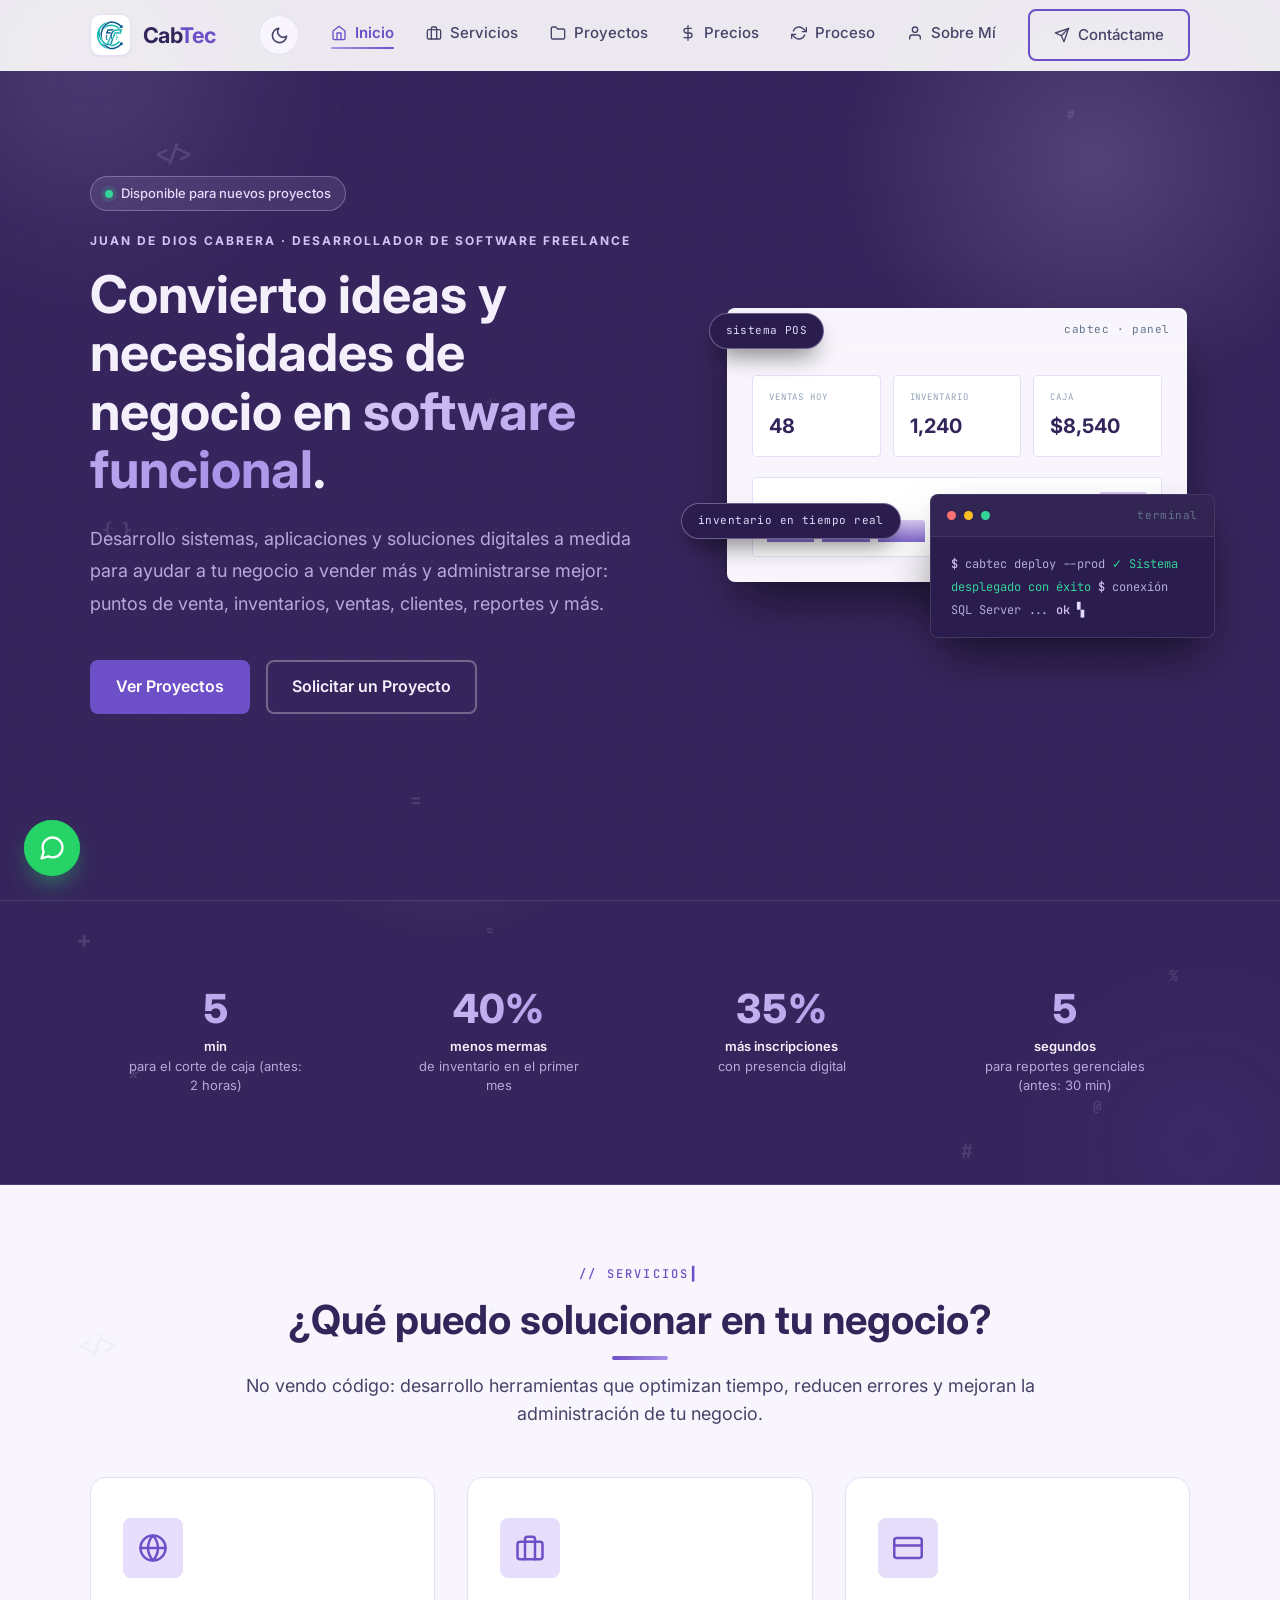
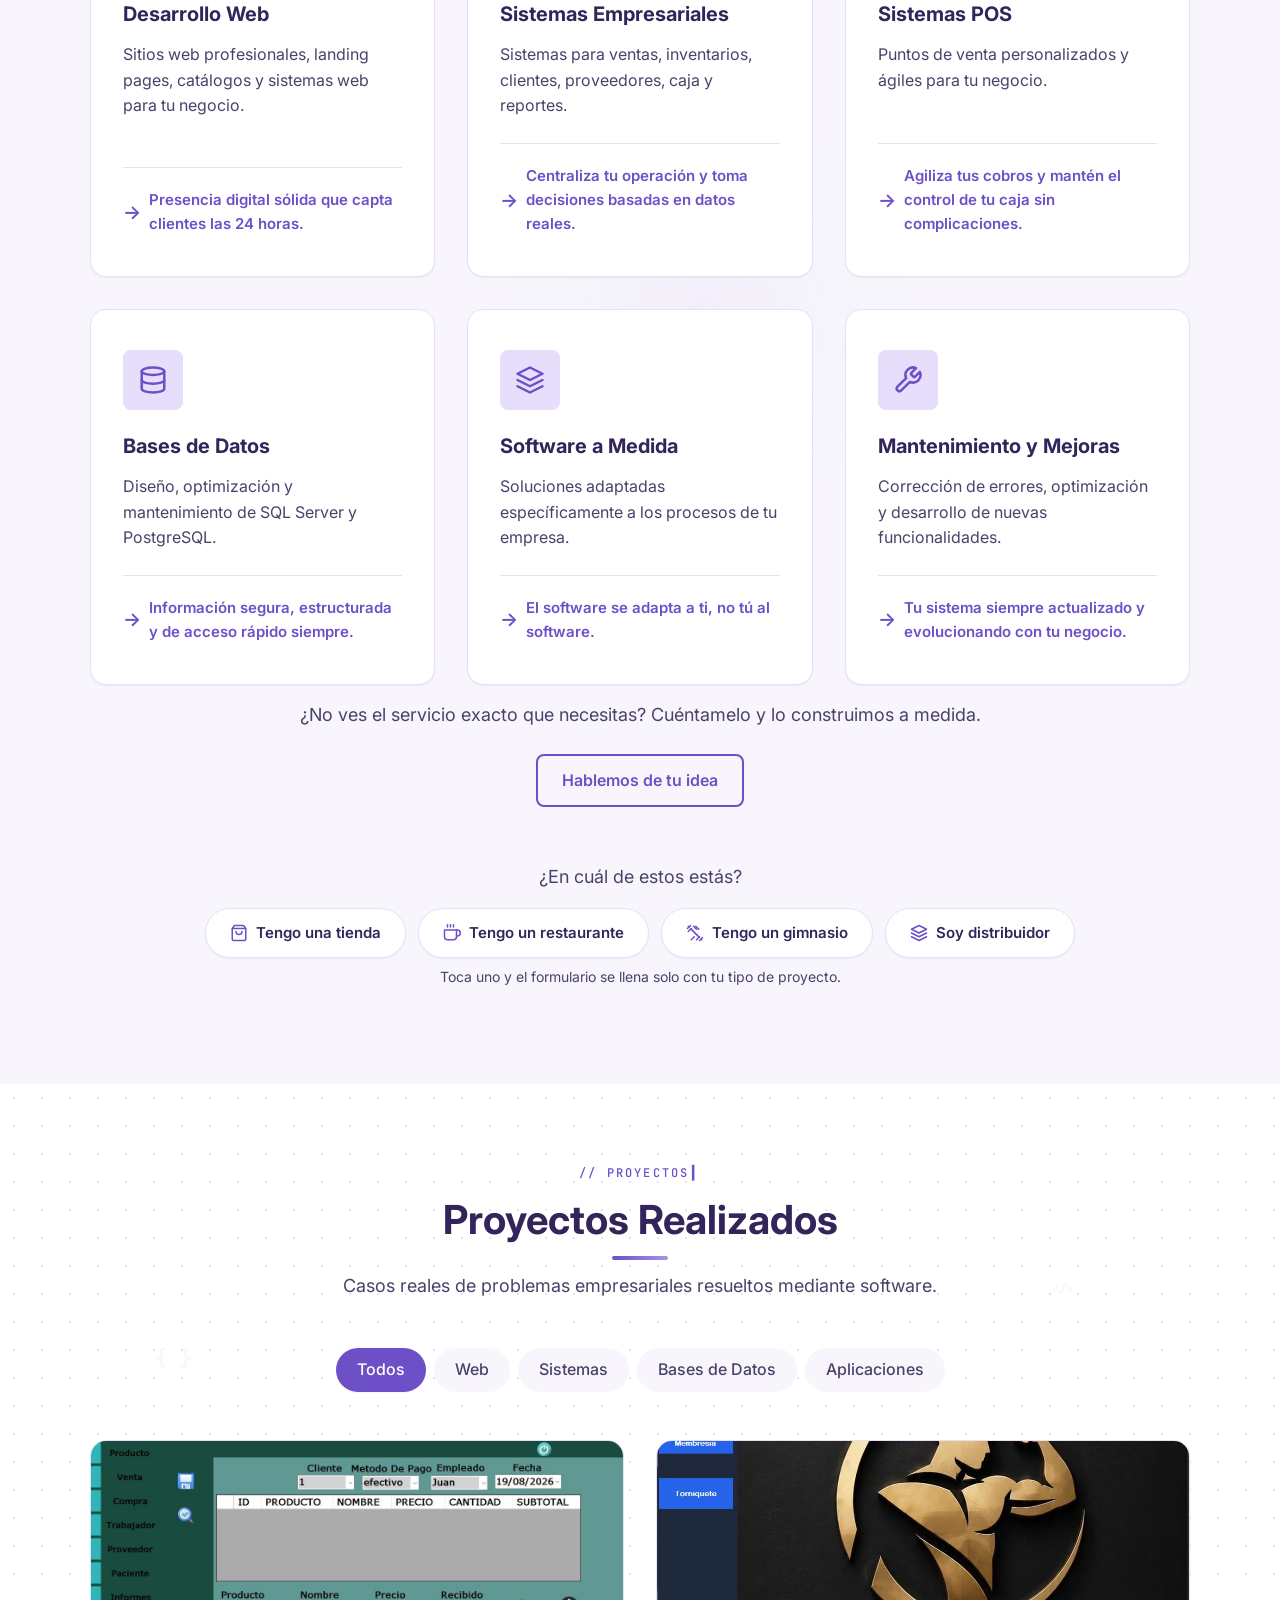
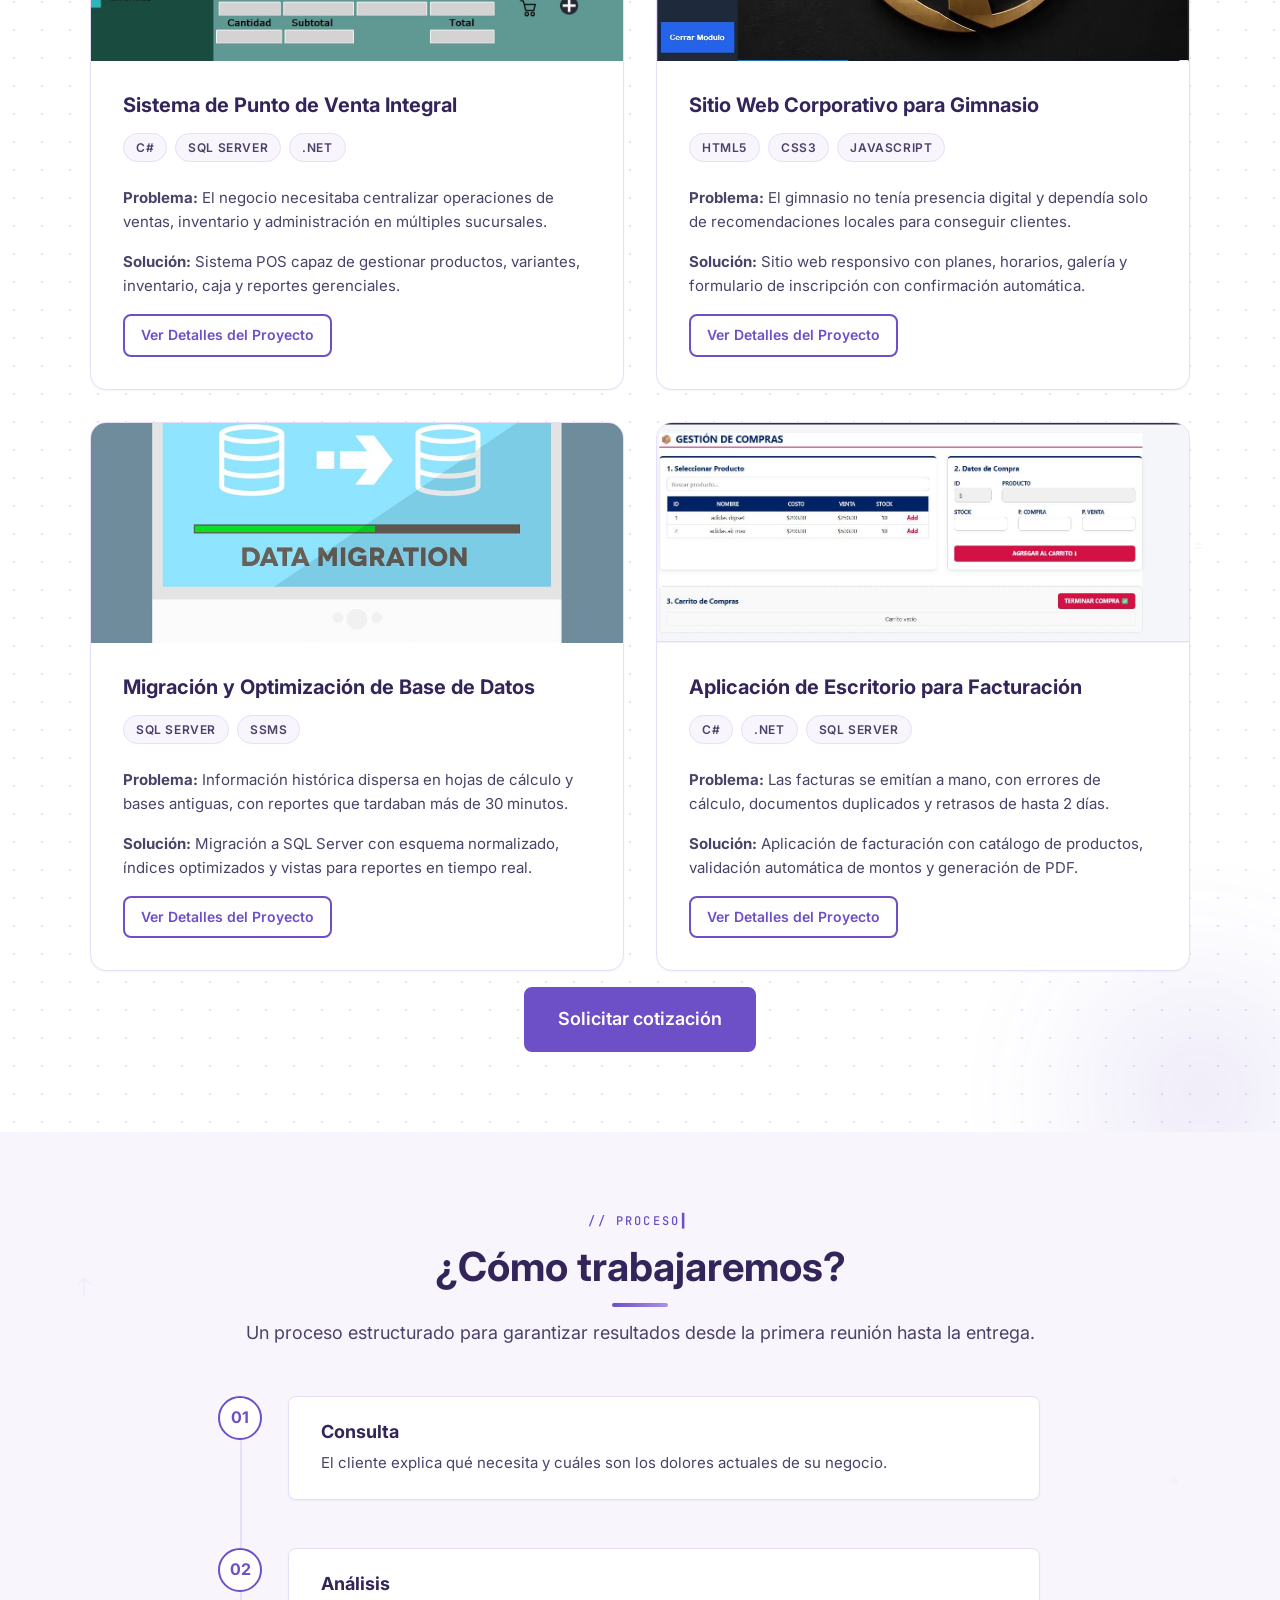
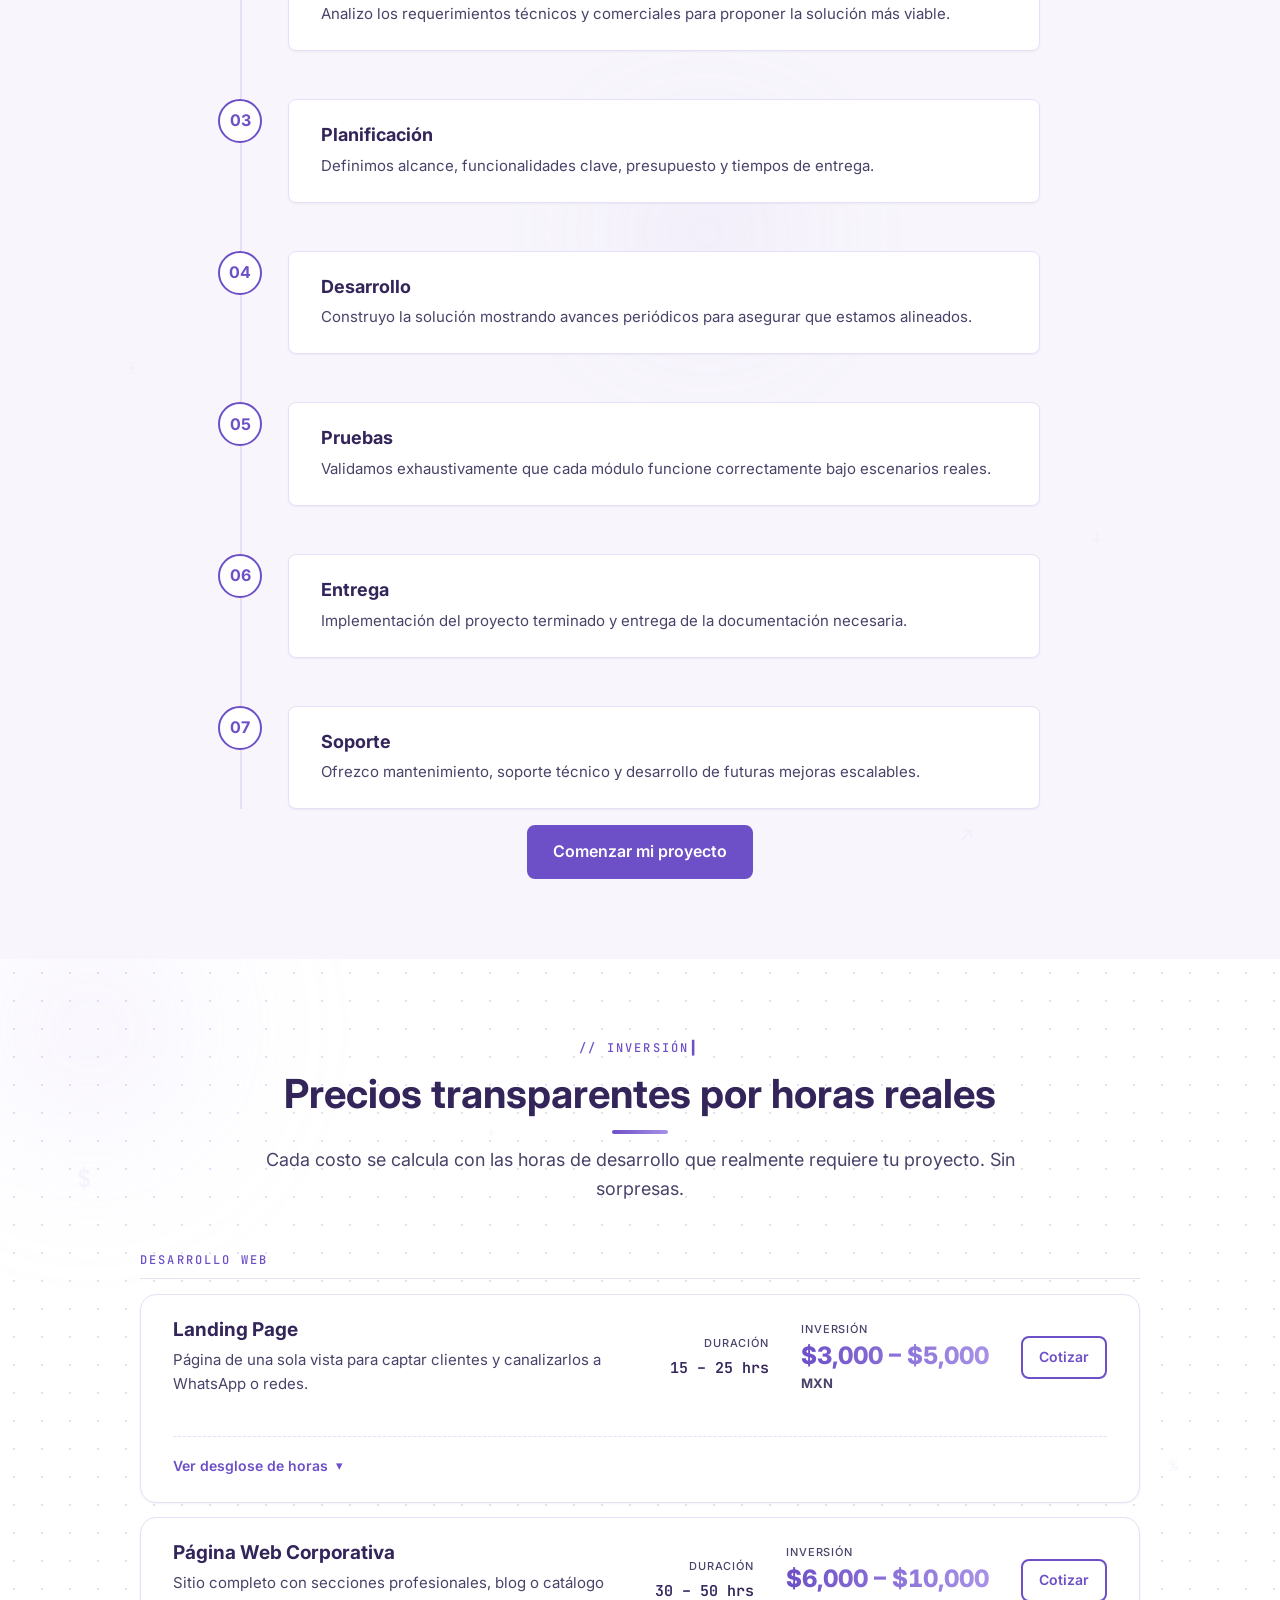
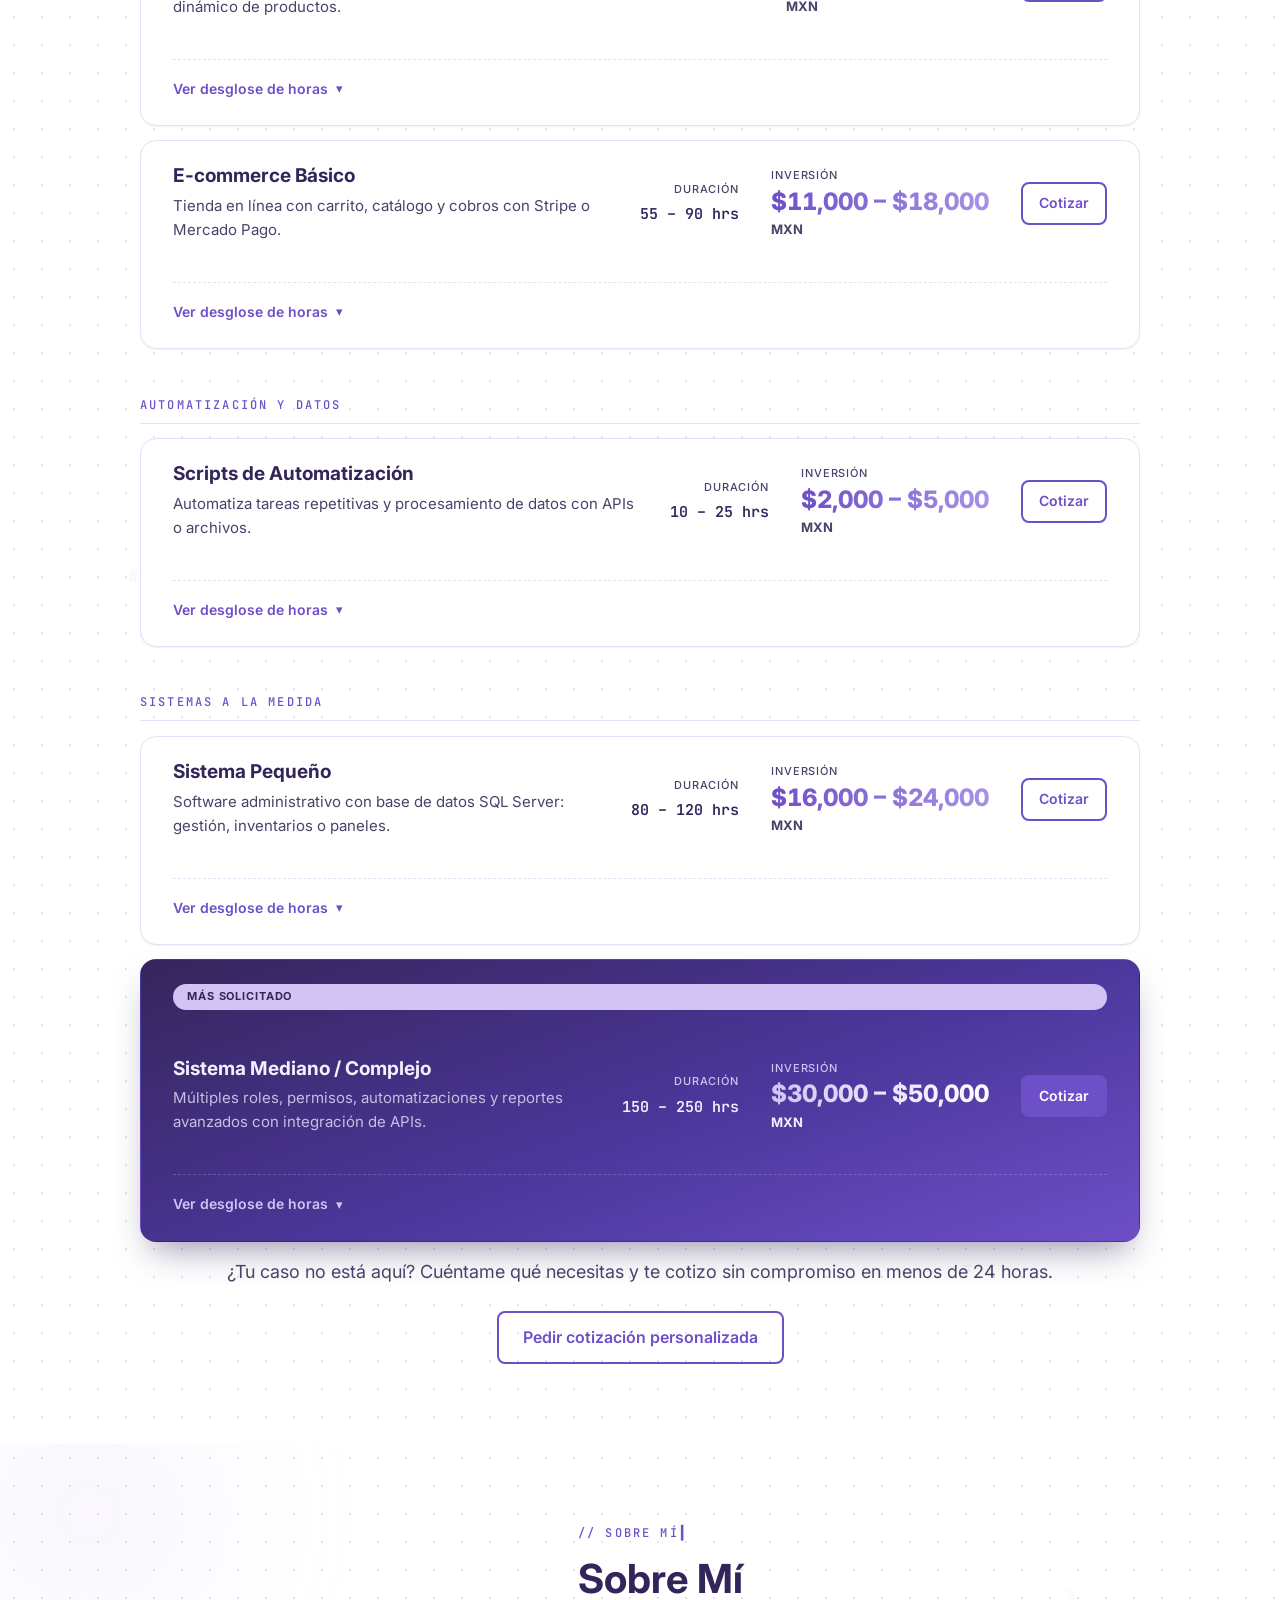
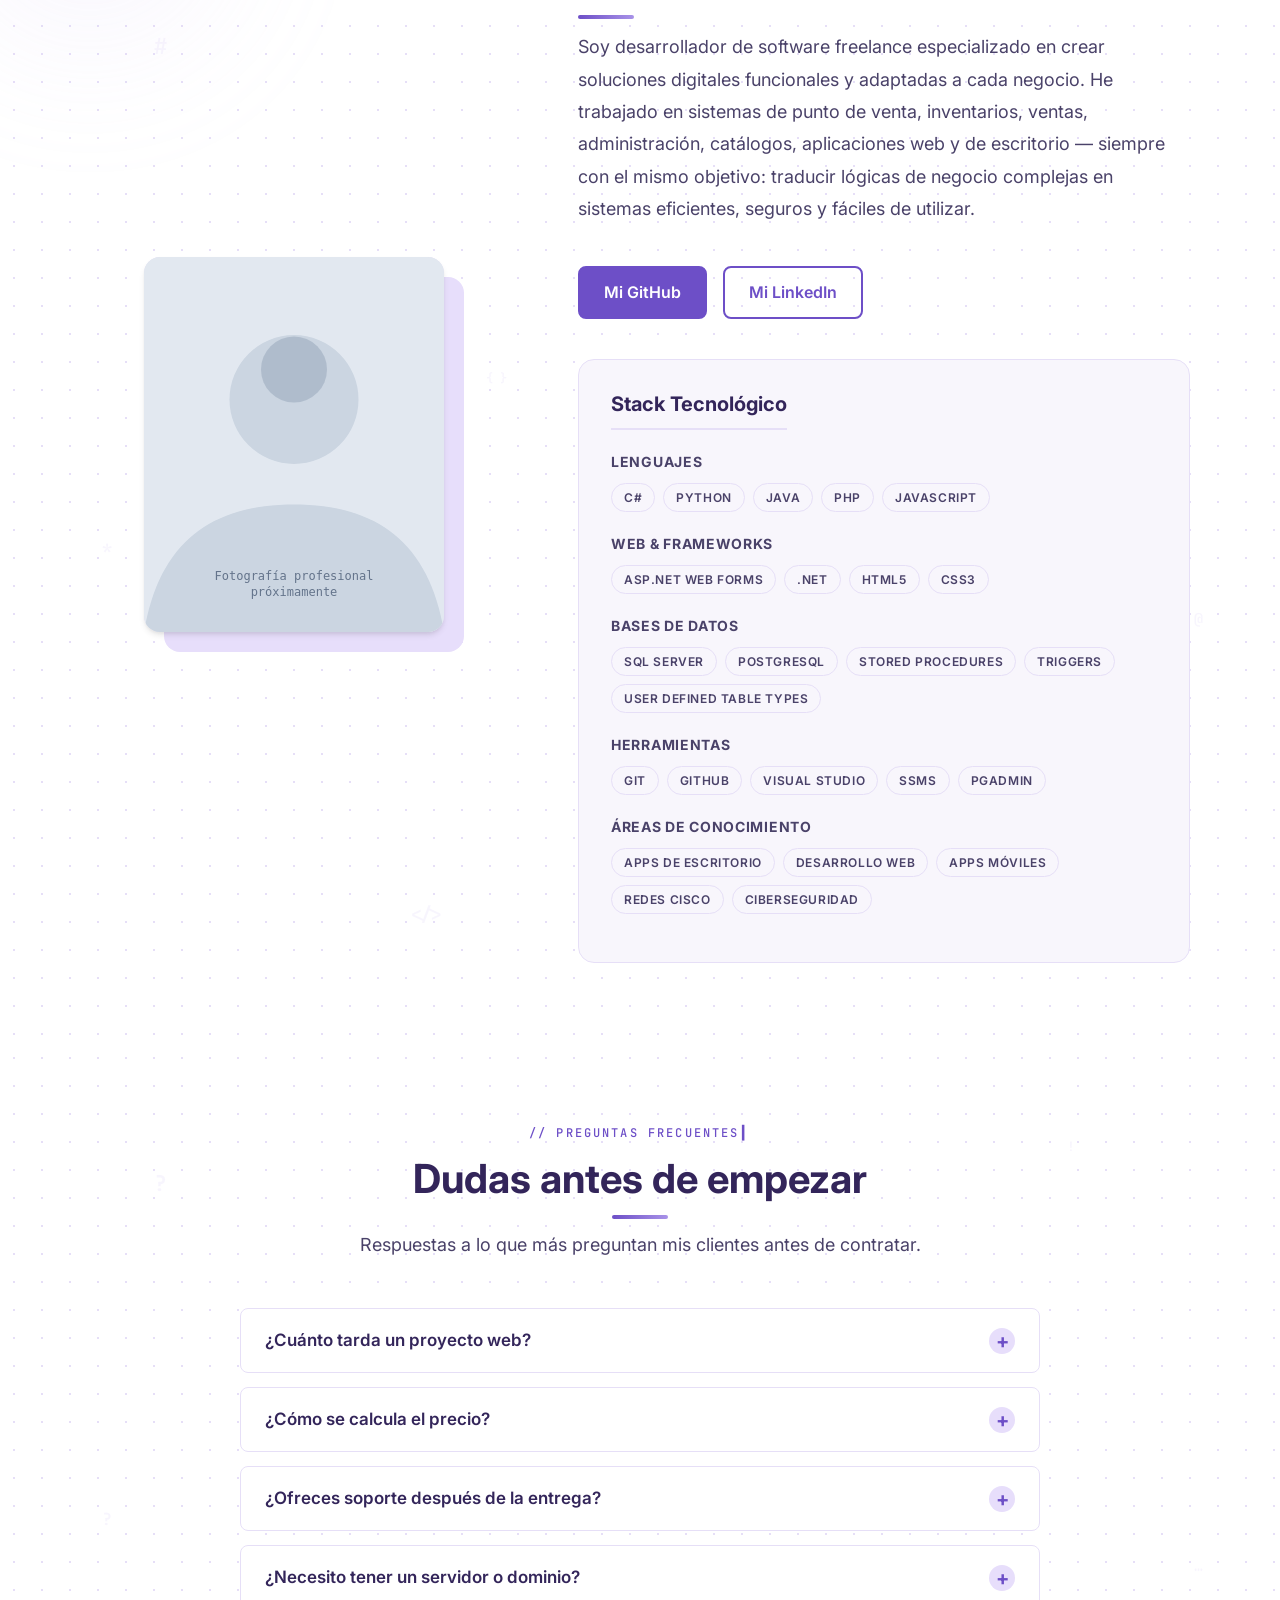
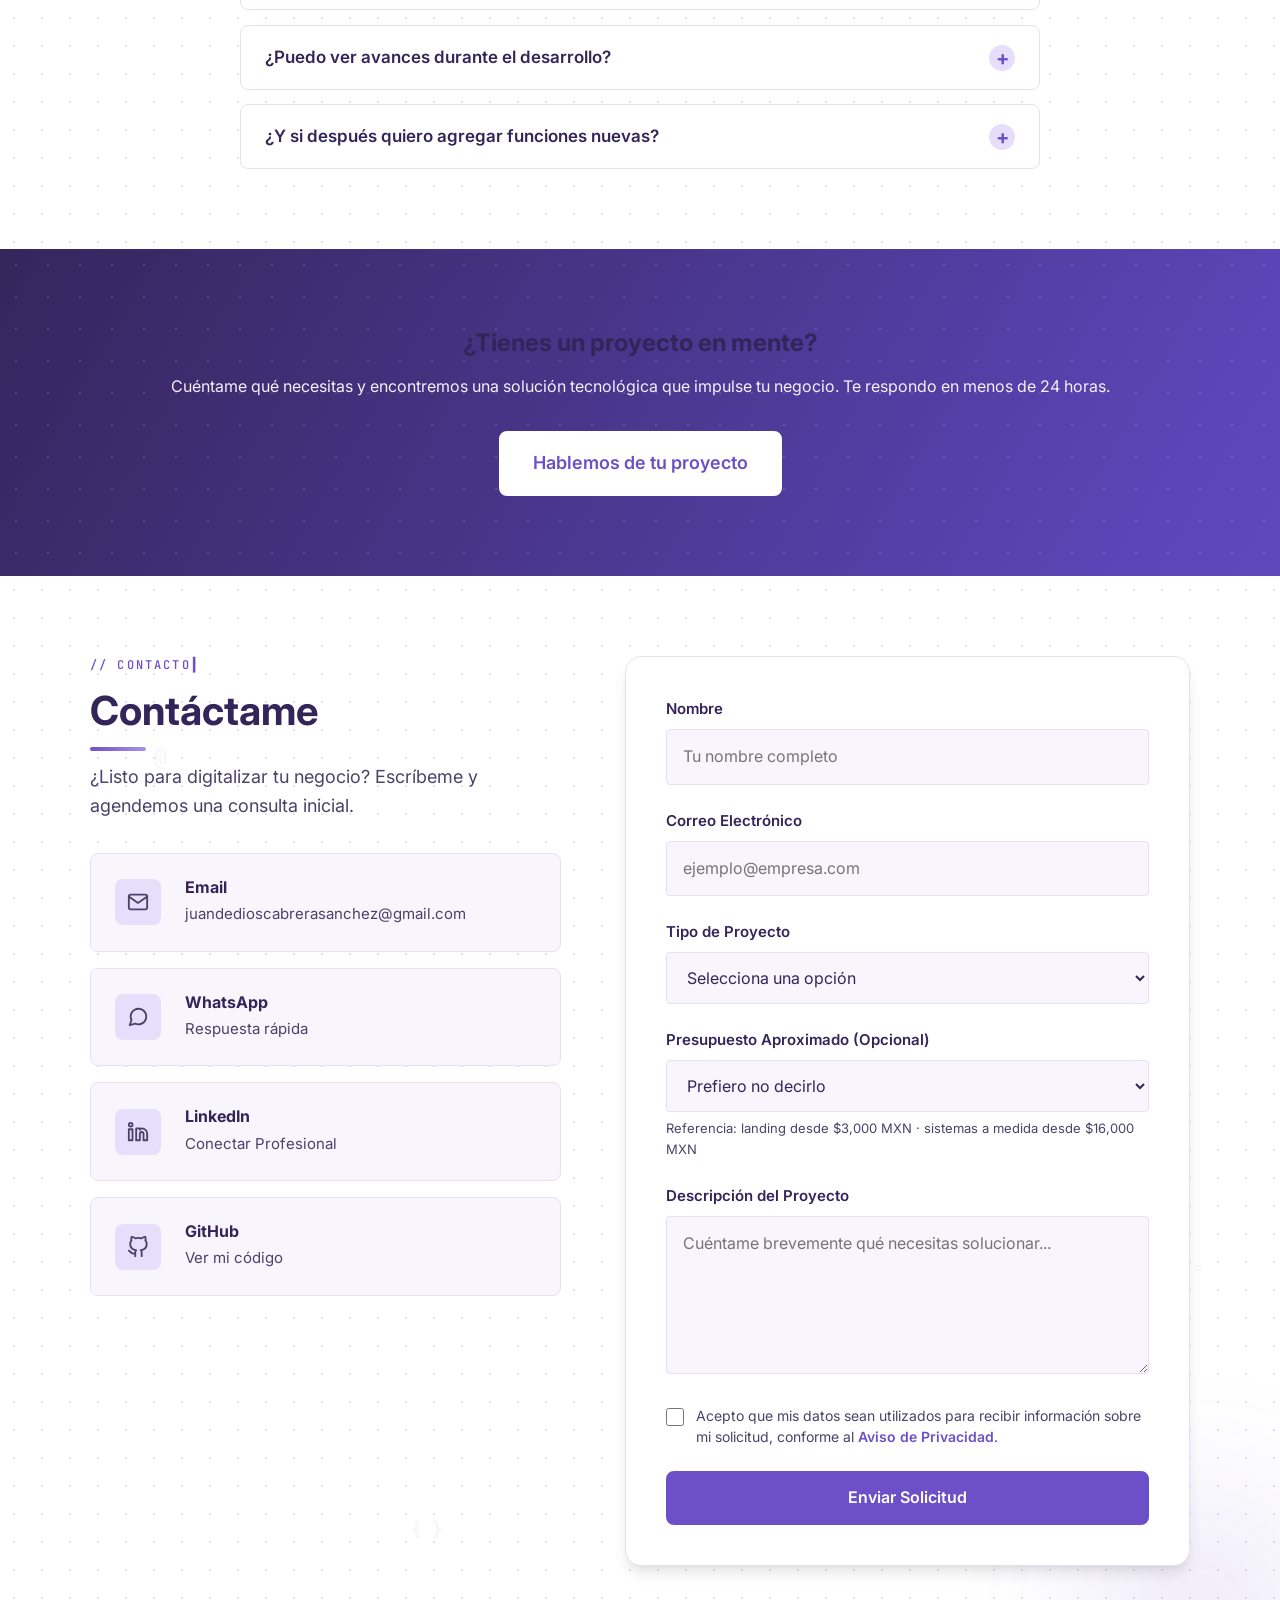
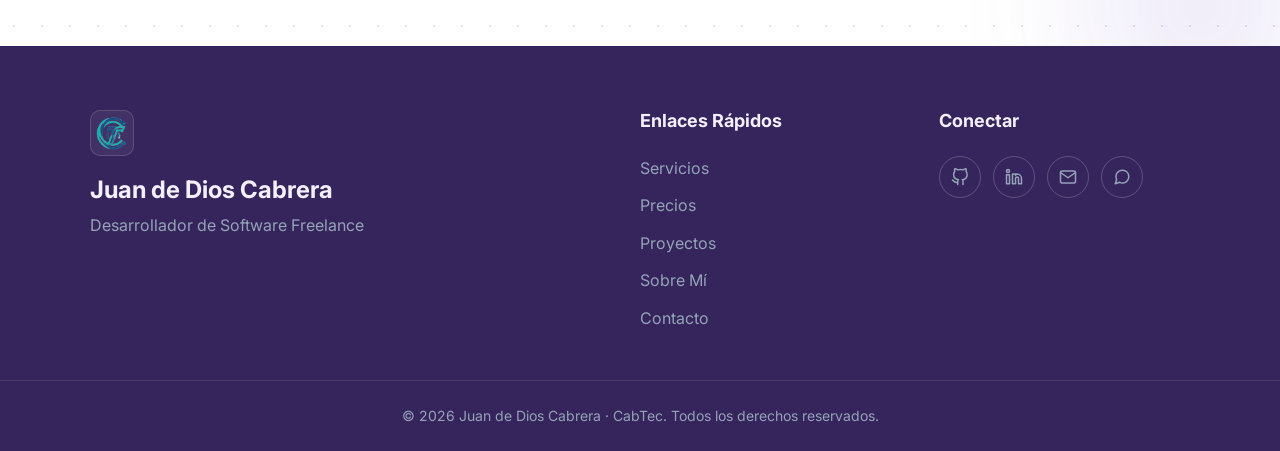
==== commit f7ca37ee: "Profesionalizar sitio: logo comprimido, capturas reales, dominio Pages, og-image, FormSubmit, testim" ====
--- a/index.html
+++ b/index.html
@@ -11,7 +11,7 @@
     <meta name="robots" content="index, follow">
     <meta name="keywords" content="desarrollador de software, punto de venta, sistema POS, inventario, facturación, desarrollo web, bases de datos, SQL Server, PostgreSQL, software a medida, sistemas empresariales, freelance">
     <meta name="theme-color" content="#36255C">
-    <link rel="canonical" href="https://www.tu-dominio.com/"> <!-- Reemplazar cuando tengas dominio -->
+    <link rel="canonical" href="https://juancabrera1067.github.io/portafolio/">
     <link rel="icon" type="image/svg+xml" href="favicon/favicon.svg">
     <link rel="apple-touch-icon" href="favicon/favicon.svg">
 
@@ -19,9 +19,8 @@
     <meta property="og:title" content="Juan de Dios Cabrera | Desarrollador de Software Freelance">
     <meta property="og:description" content="Soluciones de software a medida para negocios. Sistemas POS, inventarios, ventas, bases de datos y desarrollo web.">
     <meta property="og:type" content="website">
-    <meta property="og:url" content="https://www.tu-dominio.com">
-    <!-- Subir assets/images/og-image.jpg (1200x630 px) cuando tengas el dominio -->
-    <meta property="og:image" content="https://www.tu-dominio.com/assets/images/og-image.jpg">
+    <meta property="og:url" content="https://juancabrera1067.github.io/portafolio/">
+    <meta property="og:image" content="https://juancabrera1067.github.io/portafolio/assets/images/og-image.jpg">
     <meta property="og:locale" content="es_MX">
     <meta property="og:site_name" content="CabTec | Juan de Dios Cabrera">
 
@@ -29,7 +28,7 @@
     <meta name="twitter:card" content="summary_large_image">
     <meta name="twitter:title" content="Juan de Dios Cabrera | Desarrollador de Software Freelance">
     <meta name="twitter:description" content="Sistemas y aplicaciones a medida para digitalizar tu negocio: POS, inventarios, ventas, reportes y más.">
-    <meta name="twitter:image" content="https://www.tu-dominio.com/assets/images/og-image.jpg">
+    <meta name="twitter:image" content="https://juancabrera1067.github.io/portafolio/assets/images/og-image.jpg">
 
     <!-- Datos Estructurados (JSON-LD) para Google -->
     <script type="application/ld+json">
@@ -41,7 +40,7 @@
         "jobTitle": "Desarrollador de Software Freelance",
         "description": "Desarrollo sistemas, aplicaciones y soluciones digitales a medida para negocios: punto de venta, inventarios, ventas, bases de datos y desarrollo web.",
         "email": "mailto:juandedioscabrerasanchez@gmail.com",
-        "url": "https://www.tu-dominio.com",
+        "url": "https://juancabrera1067.github.io/portafolio/",
         "sameAs": [
             "https://github.com/juancabrera1067",
             "https://www.linkedin.com/in/juan-cabrera-sanchez"
@@ -63,7 +62,7 @@
         "@type": "LocalBusiness",
         "name": "CabTec | Juan de Dios Cabrera",
         "description": "Desarrollo de software a medida para negocios: sistemas de punto de venta, inventarios, facturación, aplicaciones web y bases de datos.",
-        "url": "https://www.tu-dominio.com",
+        "url": "https://juancabrera1067.github.io/portafolio/",
         "telephone": "+526871393762",
         "email": "mailto:juandedioscabrerasanchez@gmail.com",
         "priceRange": "$$",
@@ -530,8 +529,7 @@
                     <!-- Proyecto 1: POS -->
                     <article class="project-card fade-in" data-category="sistemas db" data-delay="0">
                         <div class="project-image-wrapper">
-                            <!-- REEMPLAZAR por captura real: sube assets/projects/pos.jpg (1200x600 aprox.) -->
-                            <img src="assets/projects/pos.svg" alt="Vista previa del Sistema de Punto de Venta Integral" class="project-image" loading="lazy" decoding="async">
+                            <img src="assets/projects/pos.jpg" alt="Captura del Sistema de Punto de Venta Integral" class="project-image" loading="lazy" decoding="async">
                         </div>
                         <div class="project-content">
                             <h3 class="project-title">Sistema de Punto de Venta Integral</h3>
@@ -549,8 +547,7 @@
                     <!-- Proyecto 2: Sitio Web -->
                     <article class="project-card fade-in" data-category="web" data-delay="100">
                         <div class="project-image-wrapper">
-                            <!-- REEMPLAZAR por captura real: sube assets/projects/web-gym.jpg -->
-                            <img src="assets/projects/web-gym.svg" alt="Vista previa del sitio web corporativo para gimnasio" class="project-image" loading="lazy" decoding="async">
+                            <img src="assets/projects/web-gym.jpg" alt="Captura del sitio web corporativo para gimnasio" class="project-image" loading="lazy" decoding="async">
                         </div>
                         <div class="project-content">
                             <h3 class="project-title">Sitio Web Corporativo para Gimnasio</h3>
@@ -568,8 +565,7 @@
                     <!-- Proyecto 3: Migración de BD -->
                     <article class="project-card fade-in" data-category="db" data-delay="200">
                         <div class="project-image-wrapper">
-                            <!-- REEMPLAZAR por captura real: sube assets/projects/db-migracion.jpg -->
-                            <img src="assets/projects/db-migracion.svg" alt="Vista previa del diagrama de la base de datos migrada" class="project-image" loading="lazy" decoding="async">
+                            <img src="assets/projects/db-migracion.jpg" alt="Captura de la base de datos migrada" class="project-image" loading="lazy" decoding="async">
                         </div>
                         <div class="project-content">
                             <h3 class="project-title">Migración y Optimización de Base de Datos</h3>
@@ -586,8 +582,7 @@
                     <!-- Proyecto 4: Facturación -->
                     <article class="project-card fade-in" data-category="apps sistemas" data-delay="300">
                         <div class="project-image-wrapper">
-                            <!-- REEMPLAZAR por captura real: sube assets/projects/app-facturacion.jpg -->
-                            <img src="assets/projects/app-facturacion.svg" alt="Vista previa de la aplicación de facturación de escritorio" class="project-image" loading="lazy" decoding="async">
+                            <img src="assets/projects/app-facturacion.jpg" alt="Captura de la aplicación de facturación de escritorio" class="project-image" loading="lazy" decoding="async">
                         </div>
                         <div class="project-content">
                             <h3 class="project-title">Aplicación de Escritorio para Facturación</h3>
@@ -978,9 +973,9 @@
         </section>
 
         <!-- ==========================================
-             TESTIMONIOS (Sección preparada)
+             TESTIMONIOS (oculta hasta tener testimonios reales)
              ========================================== -->
-        <section id="testimonios" class="testimonials section-padding bg-light has-decor">
+        <section id="testimonios" class="testimonials section-padding bg-light has-decor" hidden>
             <div class="bg-decor" aria-hidden="true">
                 <div class="bg-symbols">
                     <span>&ldquo;</span><span>&rdquo;</span><span>&lsquo;</span><span>&rsquo;</span><span>&ldquo;</span><span>&rdquo;</span>
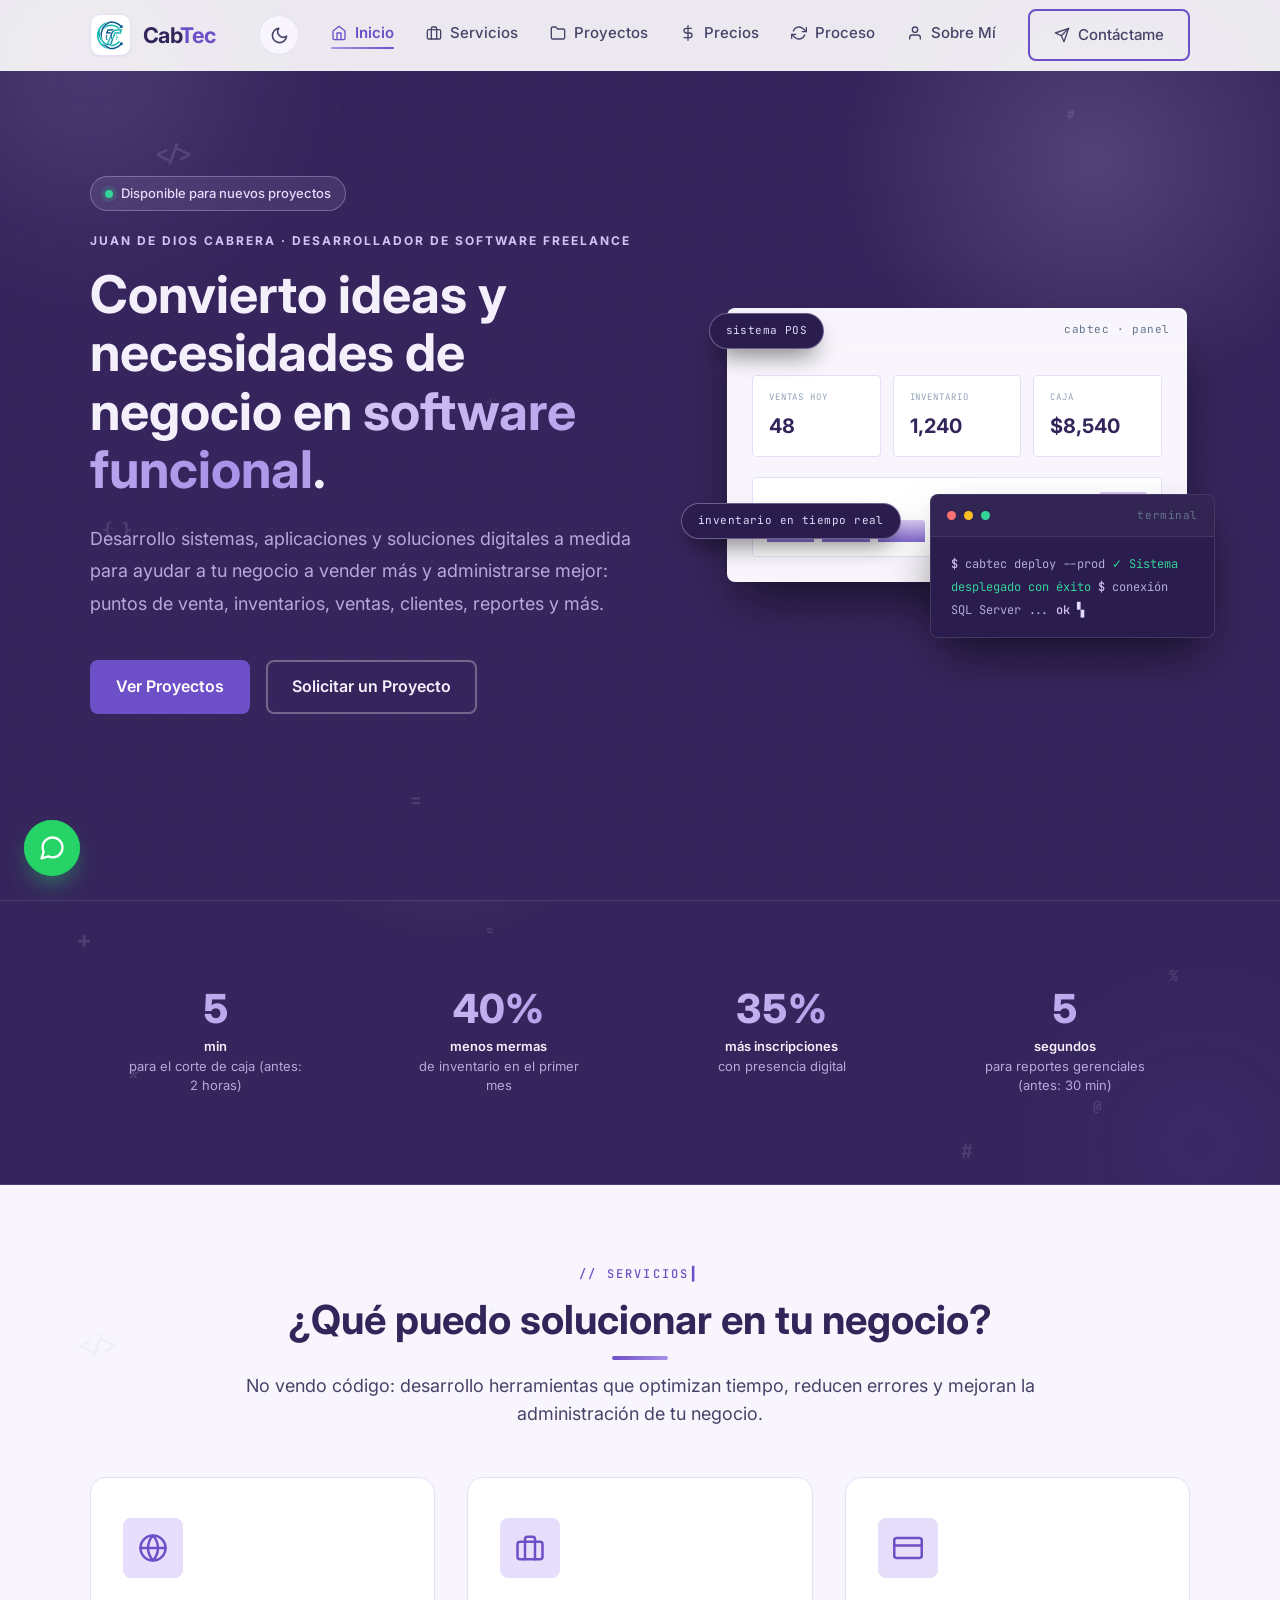
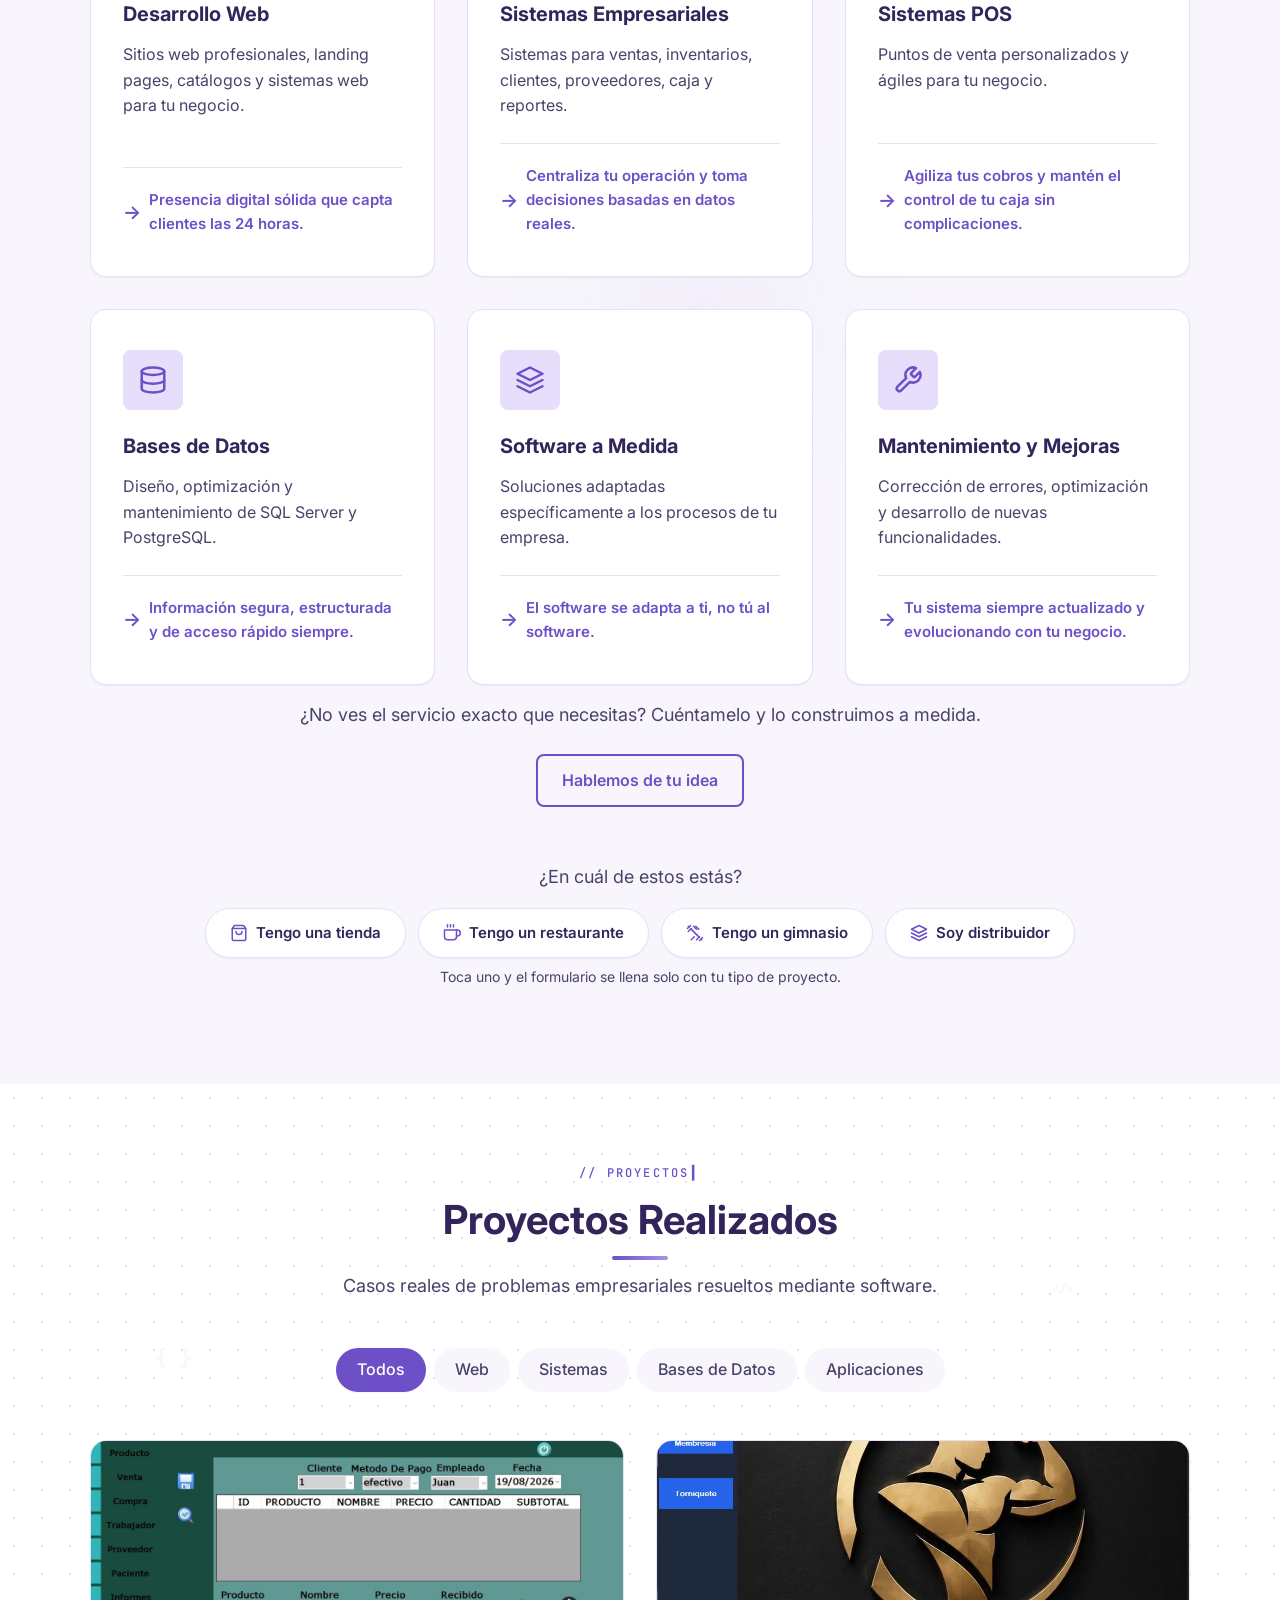
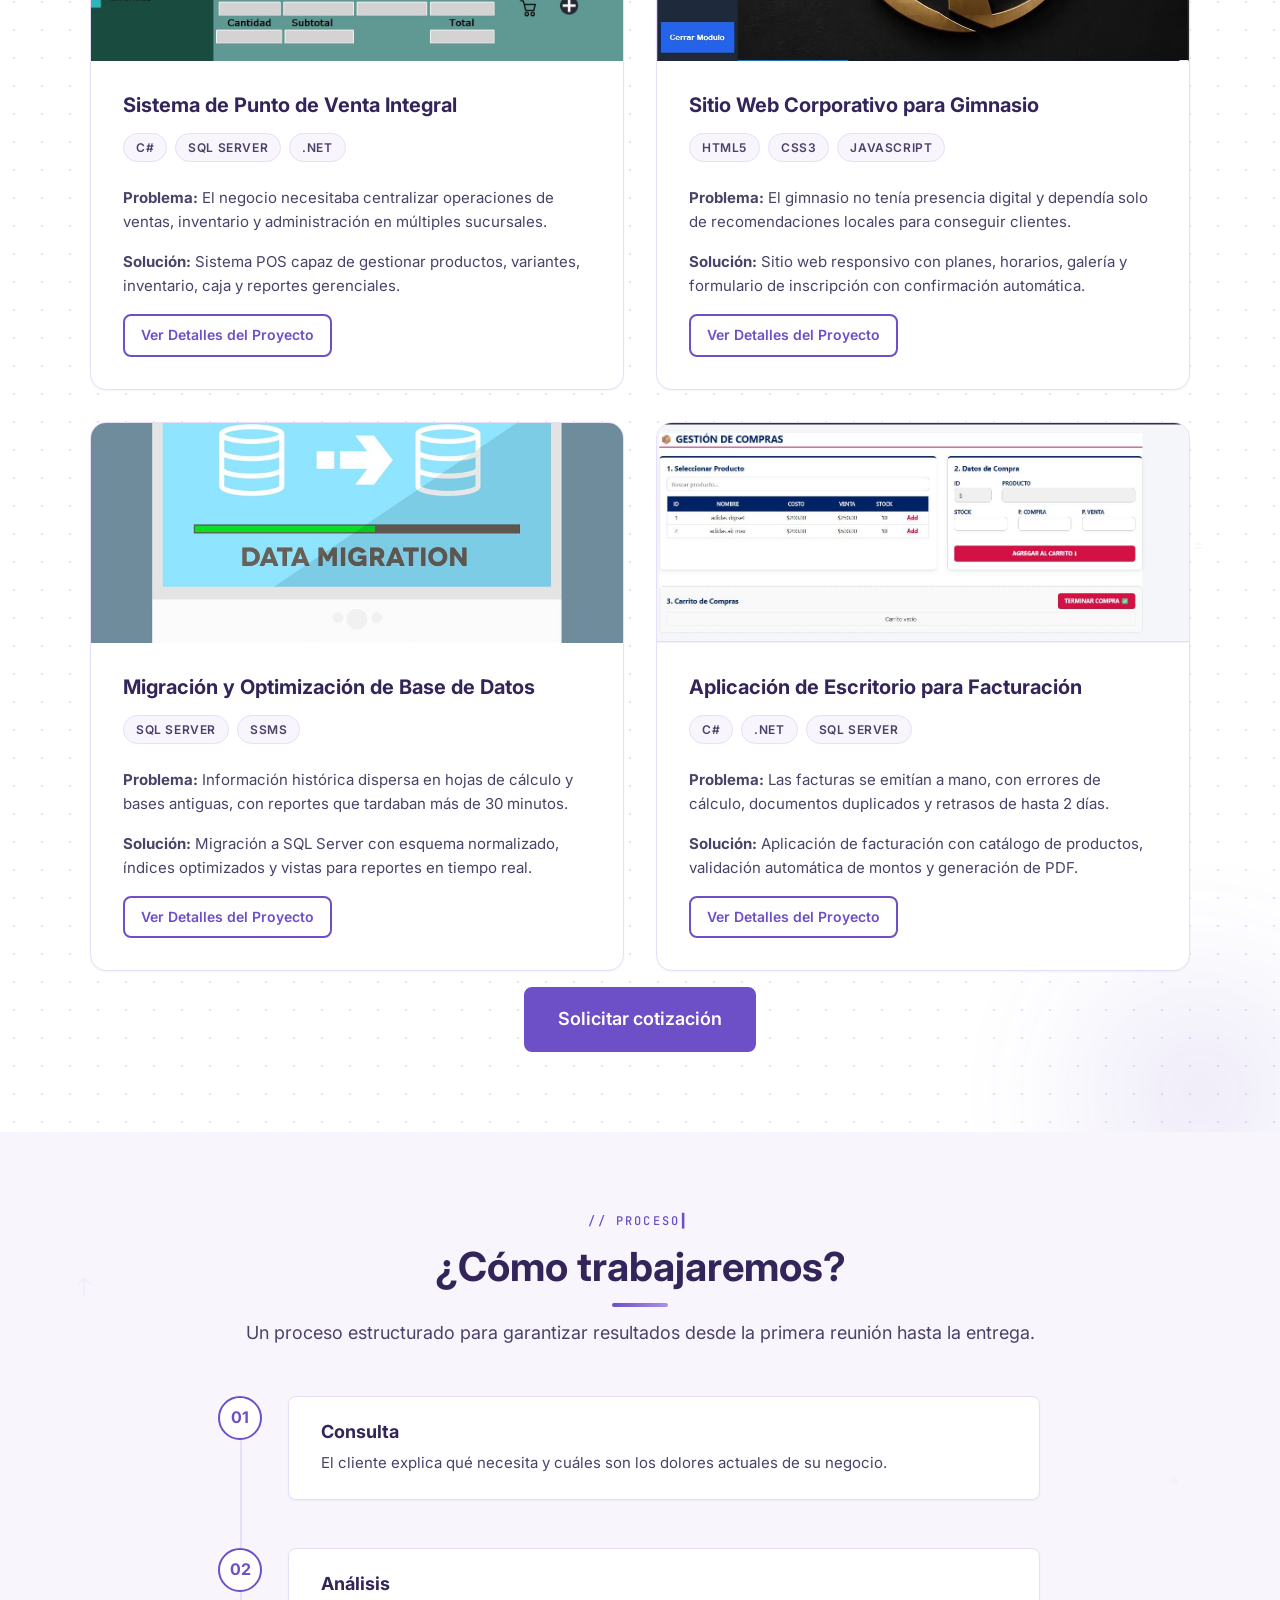
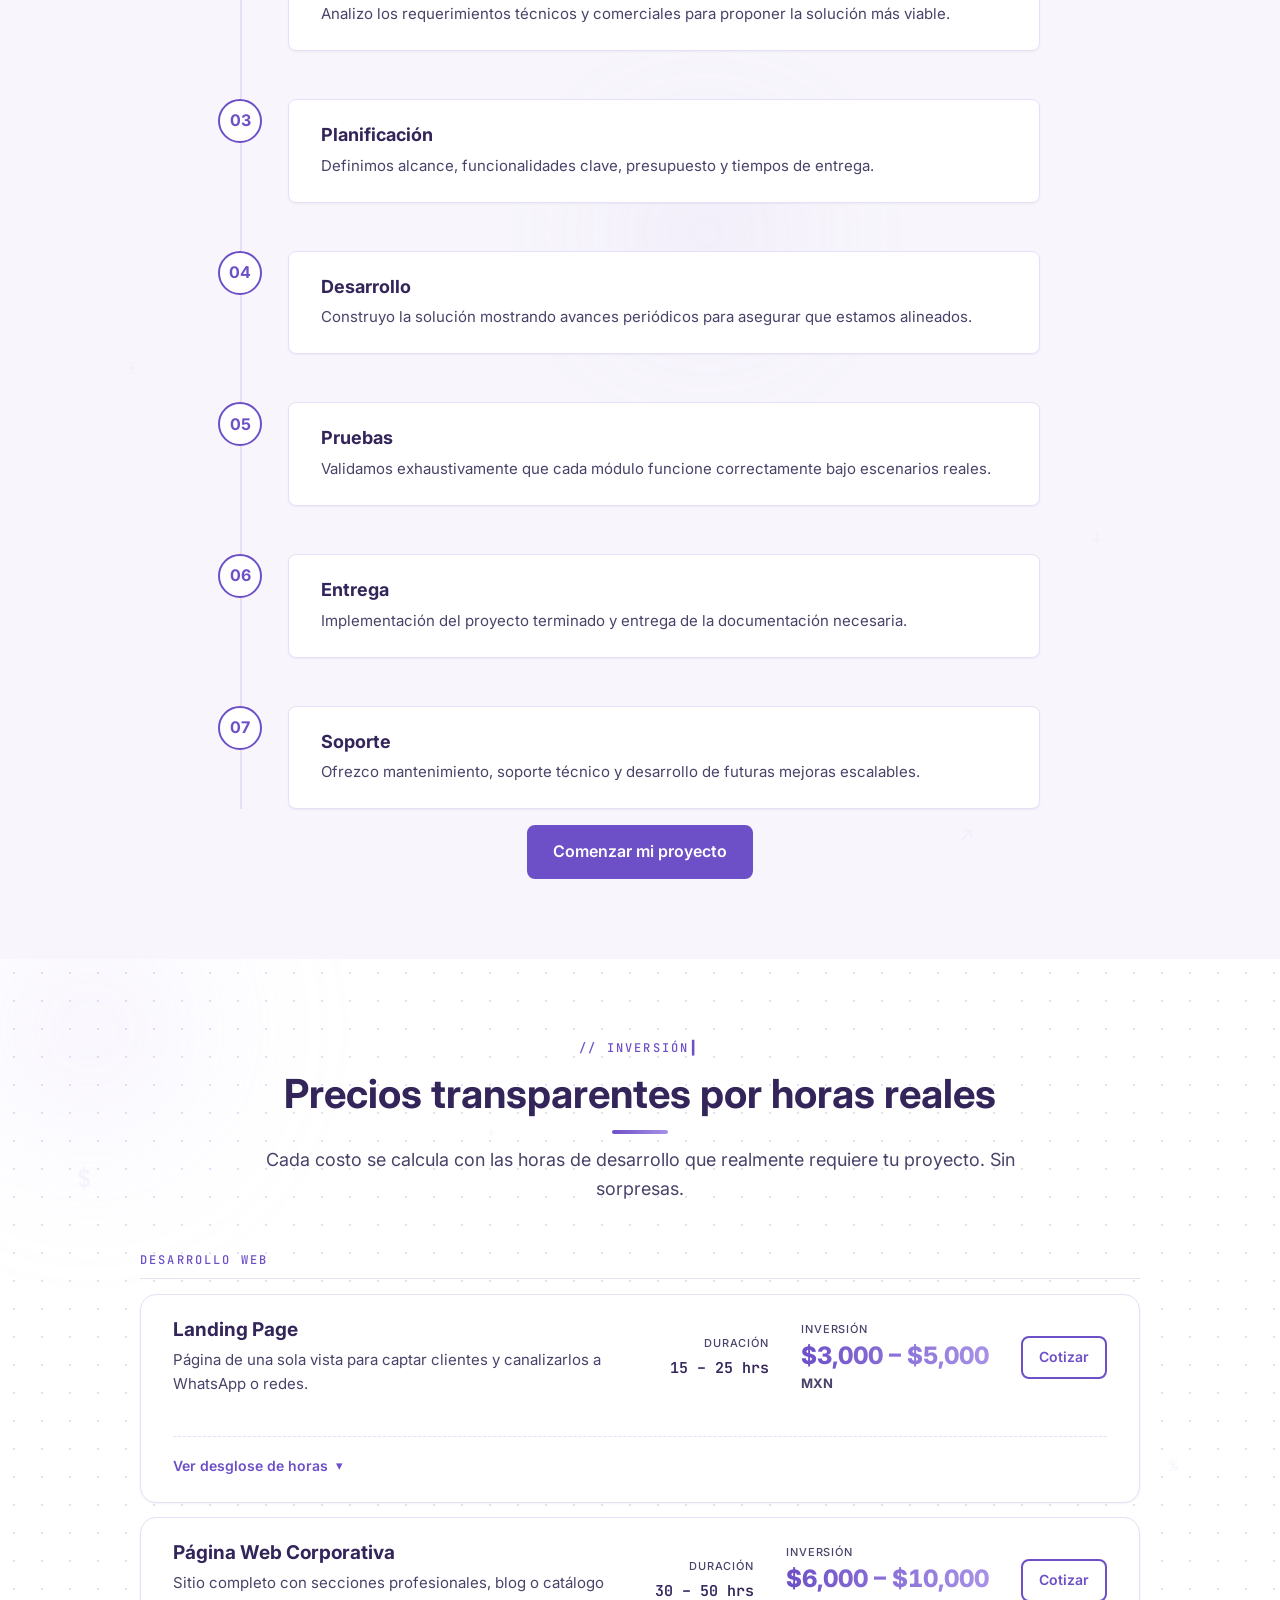
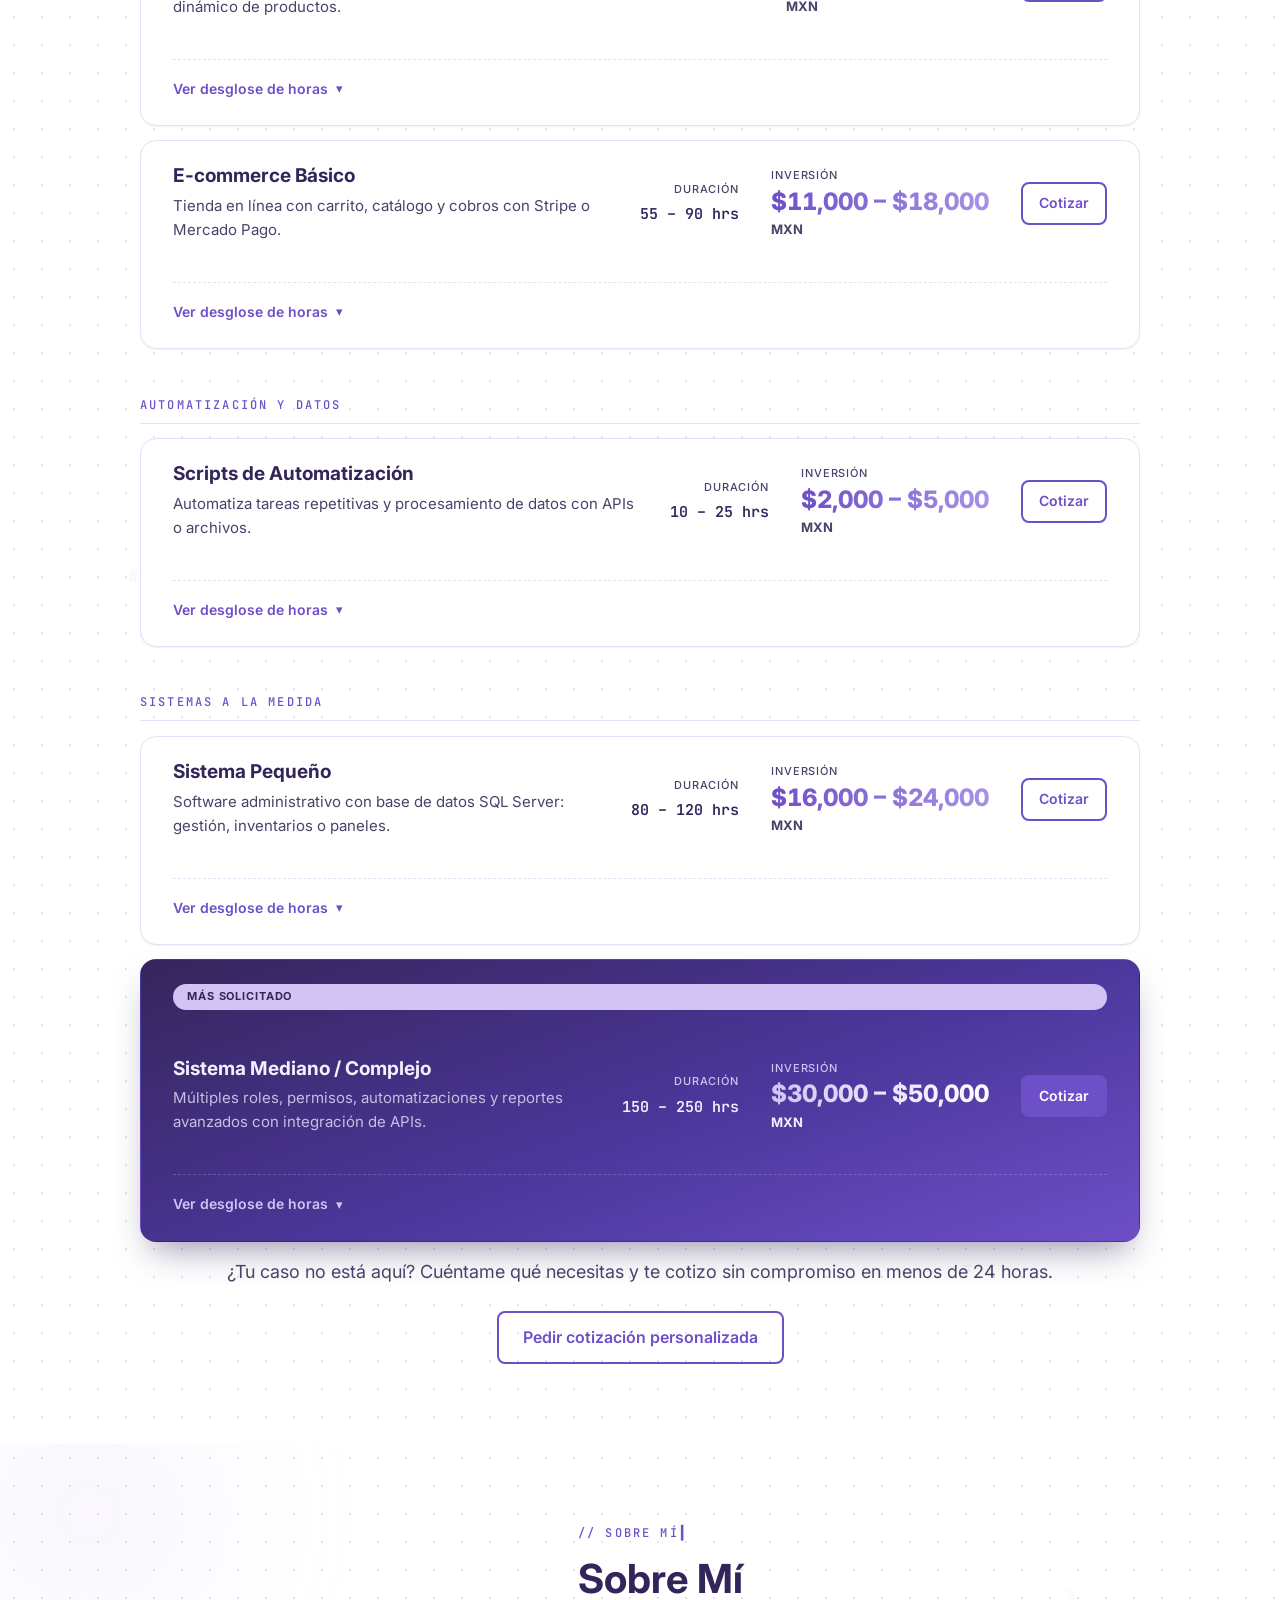
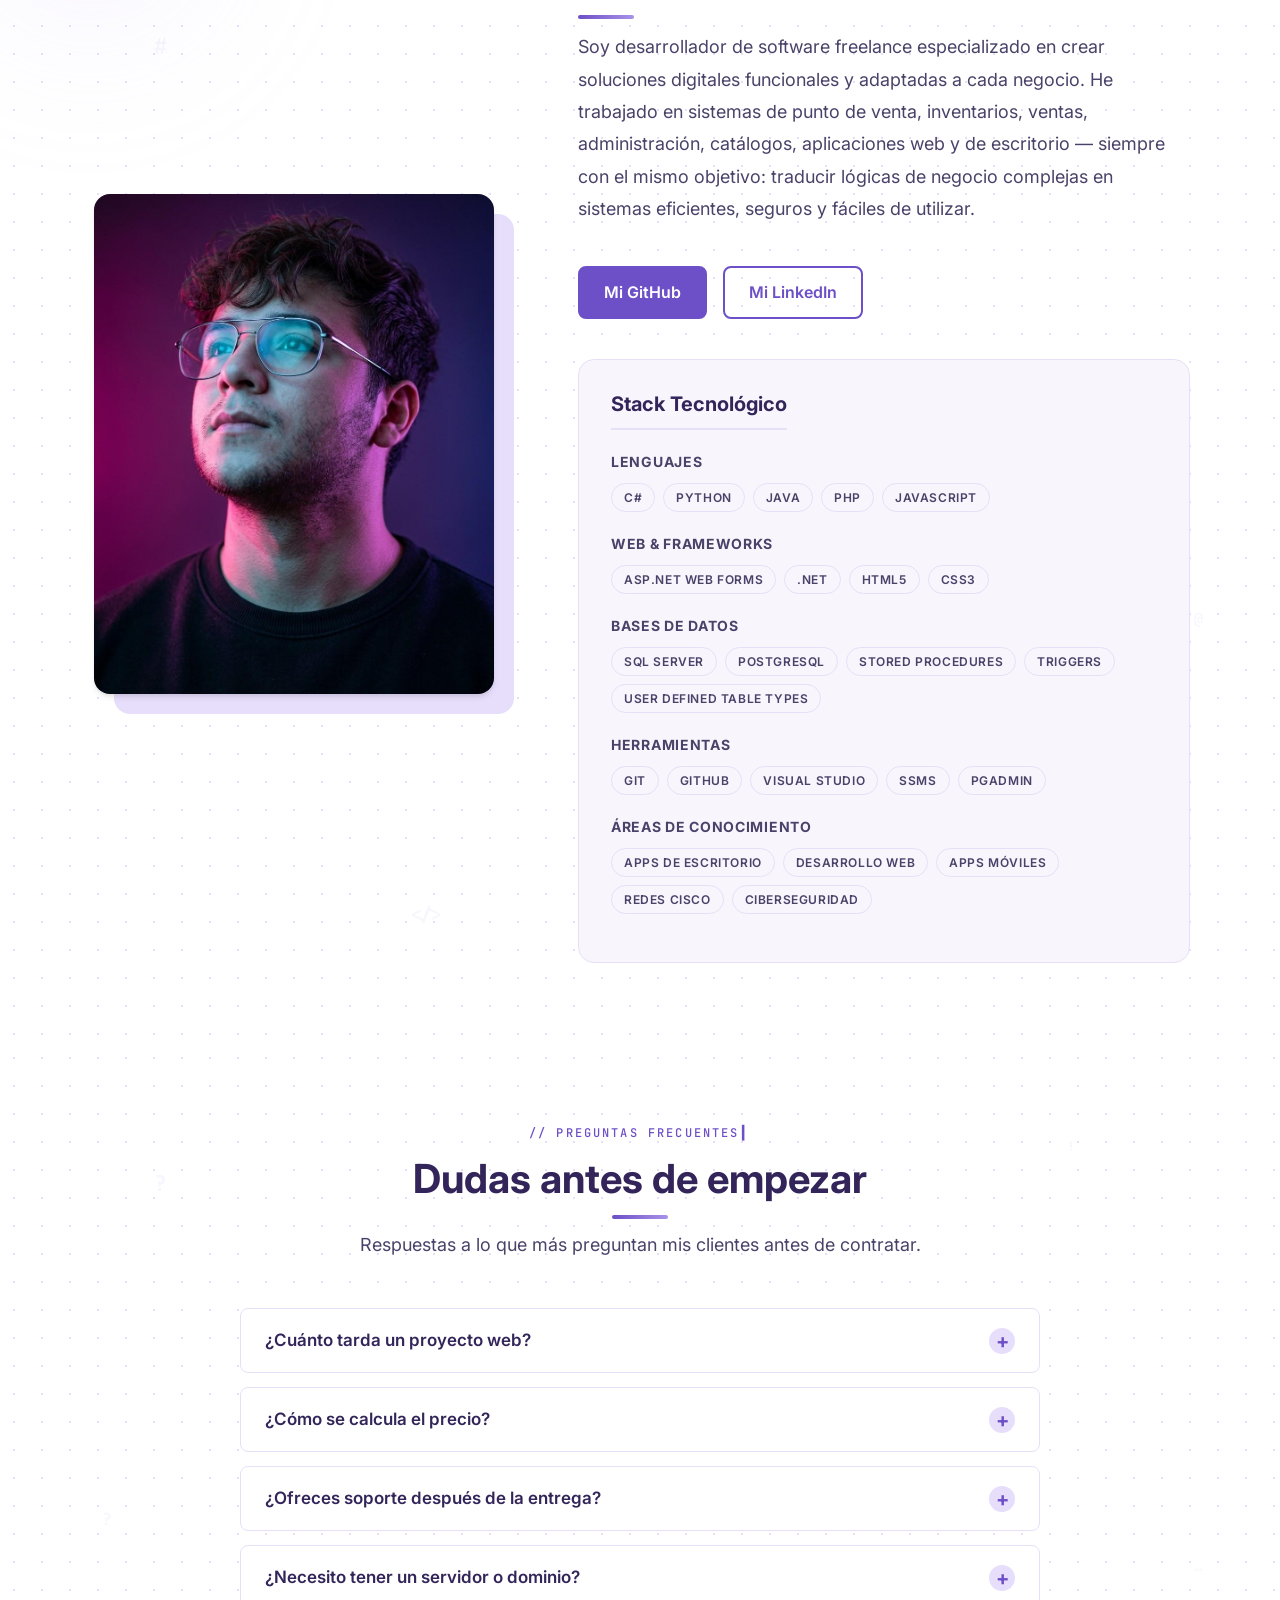
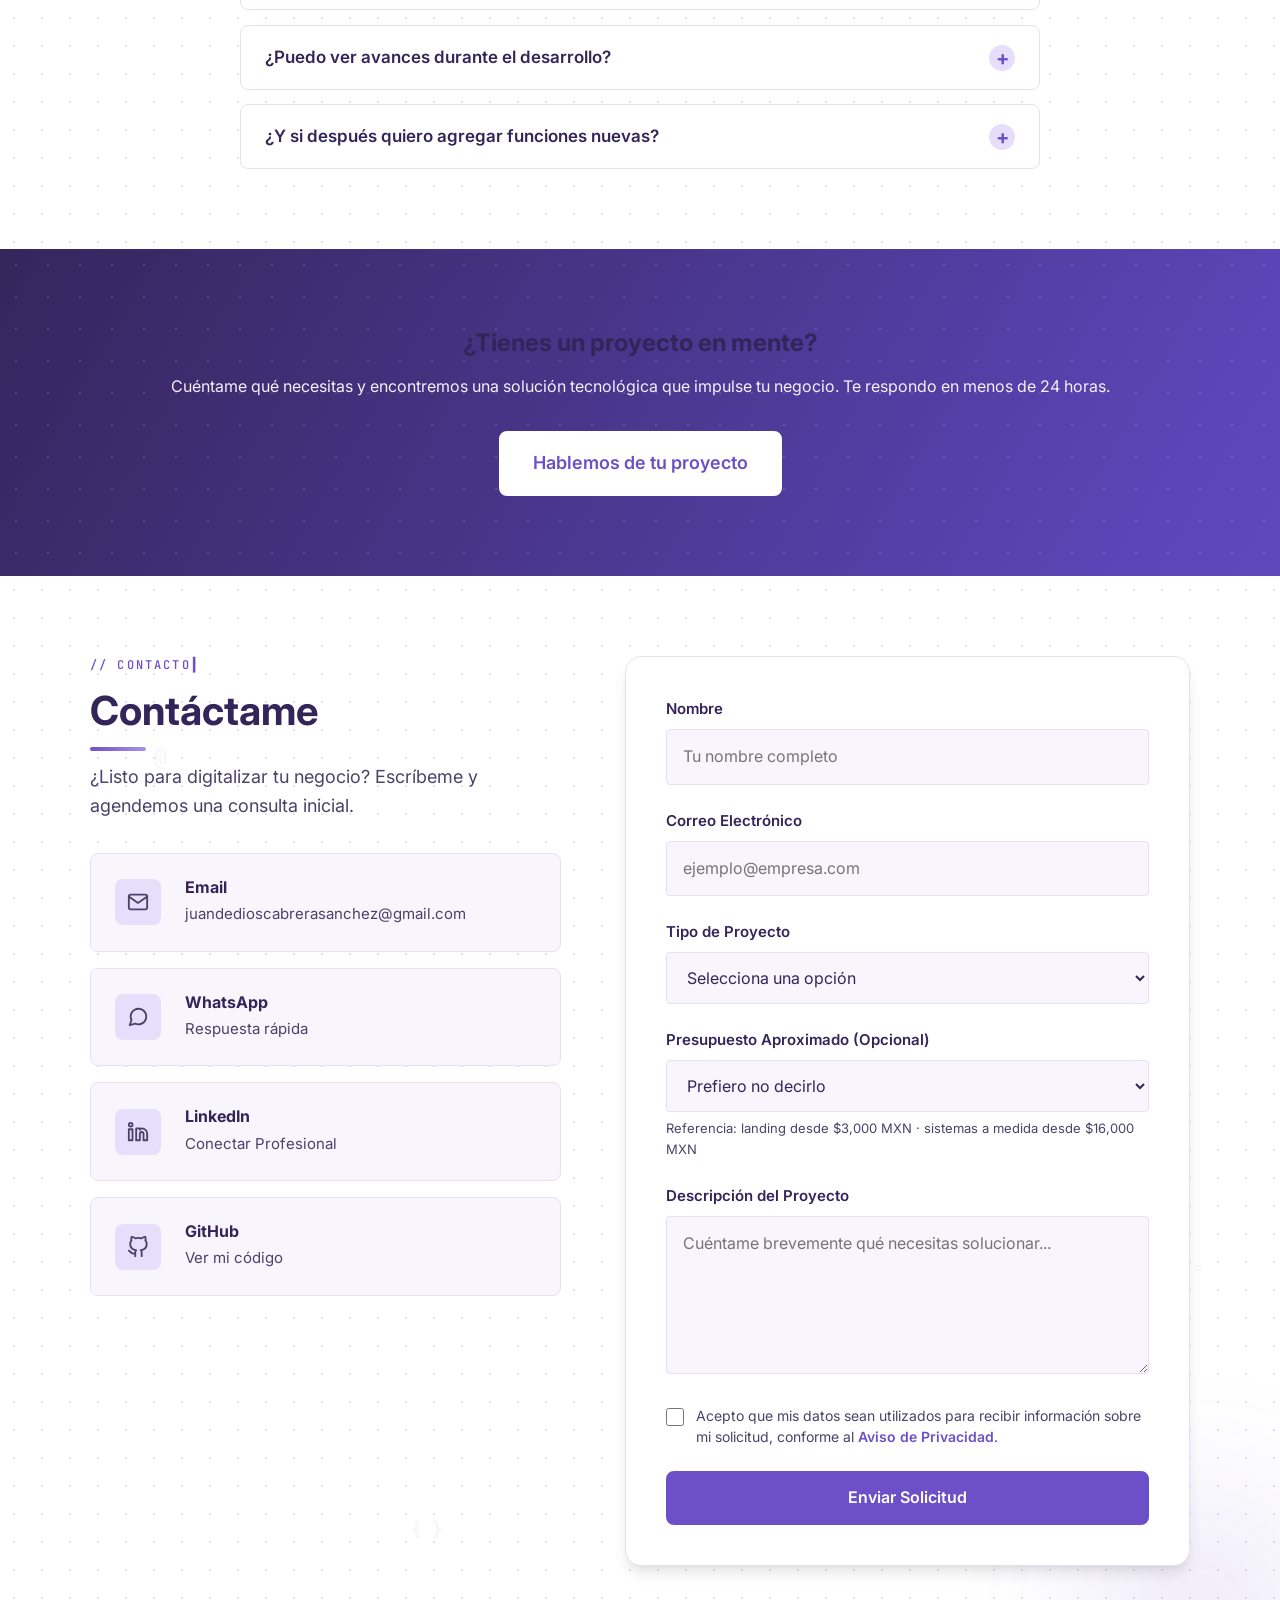
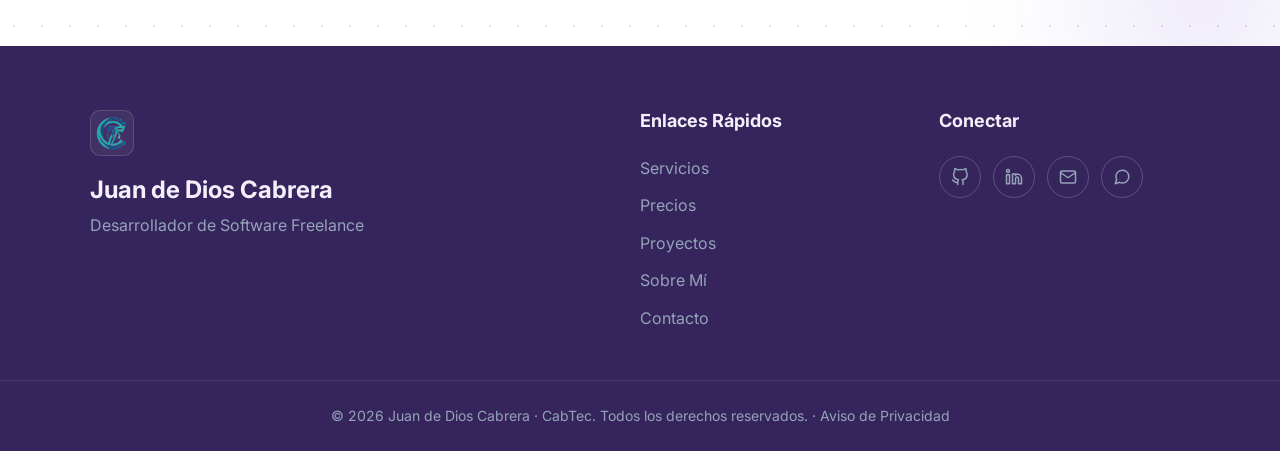
==== commit 65cf34c5: "pagina web completa" ====
--- a/index.html
+++ b/index.html
@@ -13,7 +13,9 @@
     <meta name="theme-color" content="#36255C">
     <link rel="canonical" href="https://juancabrera1067.github.io/portafolio/">
     <link rel="icon" type="image/svg+xml" href="favicon/favicon.svg">
-    <link rel="apple-touch-icon" href="favicon/favicon.svg">
+    <link rel="icon" type="image/png" sizes="32x32" href="favicon/favicon-32x32.png">
+    <link rel="icon" type="image/png" sizes="16x16" href="favicon/favicon-16x16.png">
+    <link rel="apple-touch-icon" sizes="180x180" href="favicon/apple-touch-icon.png">
 
     <!-- Open Graph / Redes Sociales -->
     <meta property="og:title" content="Juan de Dios Cabrera | Desarrollador de Software Freelance">
@@ -39,11 +41,11 @@
         "alternateName": "CabTec",
         "jobTitle": "Desarrollador de Software Freelance",
         "description": "Desarrollo sistemas, aplicaciones y soluciones digitales a medida para negocios: punto de venta, inventarios, ventas, bases de datos y desarrollo web.",
-        "email": "mailto:juandedioscabrerasanchez@gmail.com",
+        "email": "juandedioscabrerasanchez@gmail.com",
         "url": "https://juancabrera1067.github.io/portafolio/",
         "sameAs": [
             "https://github.com/juancabrera1067",
-            "https://www.linkedin.com/in/juan-cabrera-sanchez"
+"https://www.linkedin.com/in/juan-cabrera-sanchez-9a1a1b3a4"
         ],
         "knowsAbout": [
             "C#", ".NET", "ASP.NET Web Forms", "Python", "JavaScript", "PHP",
@@ -54,8 +56,7 @@
     }
     </script>
 
-    <!-- Datos Estructurados: Negocio Local (busca local "desarrollador de software cerca de mí").
-         REEMPLAZAR "Tu Ciudad" por la ciudad donde trabajas frente a frente. -->
+    <!-- Datos Estructurados: Negocio Local (búsqueda local "desarrollador de software cerca de mí"). -->
     <script type="application/ld+json">
     {
         "@context": "https://schema.org",
@@ -64,12 +65,12 @@
         "description": "Desarrollo de software a medida para negocios: sistemas de punto de venta, inventarios, facturación, aplicaciones web y bases de datos.",
         "url": "https://juancabrera1067.github.io/portafolio/",
         "telephone": "+526871393762",
-        "email": "mailto:juandedioscabrerasanchez@gmail.com",
+        "email": "juandedioscabrerasanchez@gmail.com",
         "priceRange": "$$",
         "address": {
             "@type": "PostalAddress",
-            "addressLocality": "Tu Ciudad",
-            "addressRegion": "Tu Estado",
+            "addressLocality": "Culiacán",
+            "addressRegion": "Sinaloa",
             "addressCountry": "MX"
         },
         "knowsAbout": ["Puntos de venta", "Inventarios", "Facturación", "Desarrollo web", "Bases de datos"]
@@ -889,10 +890,8 @@
             </div>
             <div class="container about-container">
                 <div class="about-image-wrapper" data-animation="fade-left">
-                    <div class="profile-image-placeholder">
-                        <!-- SUSTITUIR por tu fotografía profesional: sube assets/images/juan-cabrera.jpg -->
-                        <!-- (Recomendado: vertical, 800x1000 px, fondo limpio) -->
-                        <img src="assets/images/placeholder-perfil.svg" alt="Espacio reservado para la fotografía de Juan de Dios Cabrera" loading="lazy" decoding="async">
+                    <div class="profile-image-frame">
+                        <img src="assets/images/juan-cabrera.jpg" alt="Fotografía de Juan de Dios Cabrera, desarrollador de software freelance" loading="lazy" decoding="async">
                     </div>
                 </div>
 
@@ -908,7 +907,7 @@
 
                     <div class="about-links">
                         <a href="https://github.com/juancabrera1067" target="_blank" rel="noopener noreferrer" class="btn btn-primary">Mi GitHub</a>
-                        <a href="https://www.linkedin.com/in/juan-cabrera-sanchez" target="_blank" rel="noopener noreferrer" class="btn btn-secondary">Mi LinkedIn</a>
+                        <a href="https://www.linkedin.com/in/juan-cabrera-sanchez-9a1a1b3a4" target="_blank" rel="noopener noreferrer" class="btn btn-secondary">Mi LinkedIn</a>
                     </div>
 
                     <div class="tech-stack-container">
@@ -1173,7 +1172,7 @@
                             </div>
                         </a>
 
-                        <a href="https://www.linkedin.com/in/juan-cabrera-sanchez" target="_blank" rel="noopener noreferrer" class="contact-method-card">
+                        <a href="https://www.linkedin.com/in/juan-cabrera-sanchez-9a1a1b3a4" target="_blank" rel="noopener noreferrer" class="contact-method-card">
                             <span class="method-icon" aria-hidden="true">
                                 <svg xmlns="http://www.w3.org/2000/svg" viewBox="0 0 24 24" fill="none" stroke="currentColor" stroke-width="2" stroke-linecap="round" stroke-linejoin="round">
                                     <path d="M16 8a6 6 0 0 1 6 6v7h-4v-7a2 2 0 0 0-2-2 2 2 0 0 0-2 2v7h-4V8h4v1.5a5.9 5.9 0 0 1 2-1.5z"></path>
@@ -1294,7 +1293,7 @@
                             <path d="M9 19c-5 1.5-5-2.5-7-3m14 6v-3.87a3.37 3.37 0 0 0-.94-2.61c3.14-.35 6.44-1.54 6.44-7A5.44 5.44 0 0 0 20 4.77 5.07 5.07 0 0 0 19.91 1S18.73.65 16 2.48a13.38 13.38 0 0 0-7 0C6.27.65 5.09 1 5.09 1A5.07 5.07 0 0 0 5 4.77a5.44 5.44 0 0 0-1.5 3.78c0 5.42 3.3 6.61 6.44 7A3.37 3.37 0 0 0 9 18.13V22"></path>
                         </svg>
                     </a>
-                    <a href="https://www.linkedin.com/in/juan-cabrera-sanchez" target="_blank" rel="noopener noreferrer" aria-label="Perfil de LinkedIn">
+                    <a href="https://www.linkedin.com/in/juan-cabrera-sanchez-9a1a1b3a4" target="_blank" rel="noopener noreferrer" aria-label="Perfil de LinkedIn">
                         <svg xmlns="http://www.w3.org/2000/svg" viewBox="0 0 24 24" fill="none" stroke="currentColor" stroke-width="2" stroke-linecap="round" stroke-linejoin="round">
                             <path d="M16 8a6 6 0 0 1 6 6v7h-4v-7a2 2 0 0 0-2-2 2 2 0 0 0-2 2v7h-4V8h4v1.5a5.9 5.9 0 0 1 2-1.5z"></path>
                             <rect x="2" y="9" width="4" height="12"></rect>
@@ -1317,7 +1316,8 @@
         </div>
         <div class="footer-bottom">
             <div class="container">
-                <p>&copy; <span id="year">2026</span> Juan de Dios Cabrera · CabTec. Todos los derechos reservados.</p>
+                <p>&copy; <span id="year">2026</span> Juan de Dios Cabrera · CabTec. Todos los derechos reservados. ·
+                    <a href="aviso-privacidad.html" rel="noopener noreferrer">Aviso de Privacidad</a></p>
             </div>
         </div>
     </footer>
--- a/css/about.css
+++ b/css/about.css
@@ -34,7 +34,7 @@
     z-index: 0;
 }
 
-.profile-image-placeholder {
+.profile-image-frame {
     position: relative;
     z-index: 1;
     width: 100%;
@@ -45,7 +45,7 @@
     box-shadow: var(--shadow-md);
 }
 
-.profile-image-placeholder img {
+.profile-image-frame img {
     width: 100%;
     height: 100%;
     object-fit: cover;
--- a/css/animations.css
+++ b/css/animations.css
@@ -284,10 +284,10 @@
 /* ==========================================
    ESTRELLA DE TECNOLOGÍAS (About): GIRAR EN HOVER
    ========================================== */
-.profile-image-placeholder img {
+.profile-image-frame img {
     transition: transform 1.2s ease;
 }
 
-.about-image-wrapper:hover .profile-image-placeholder img {
+.about-image-wrapper:hover .profile-image-frame img {
     transform: scale(1.04);
 }
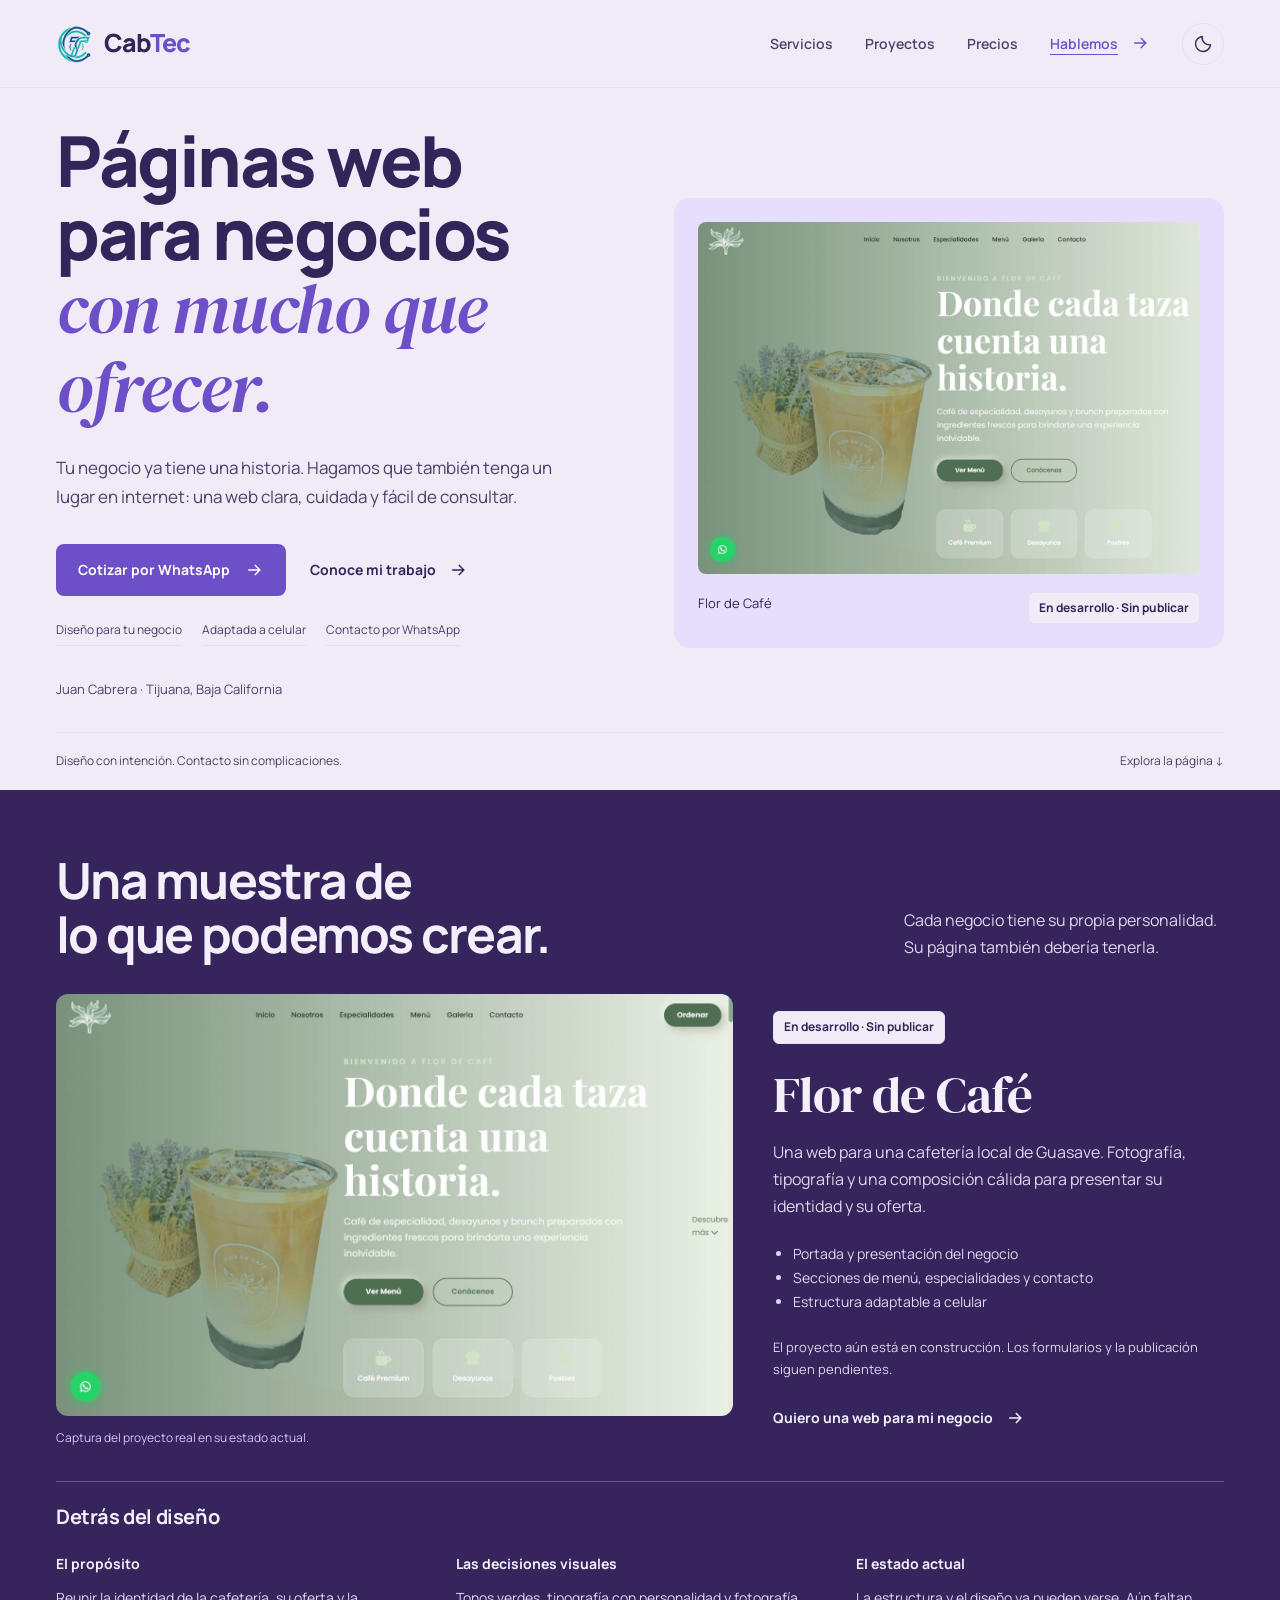
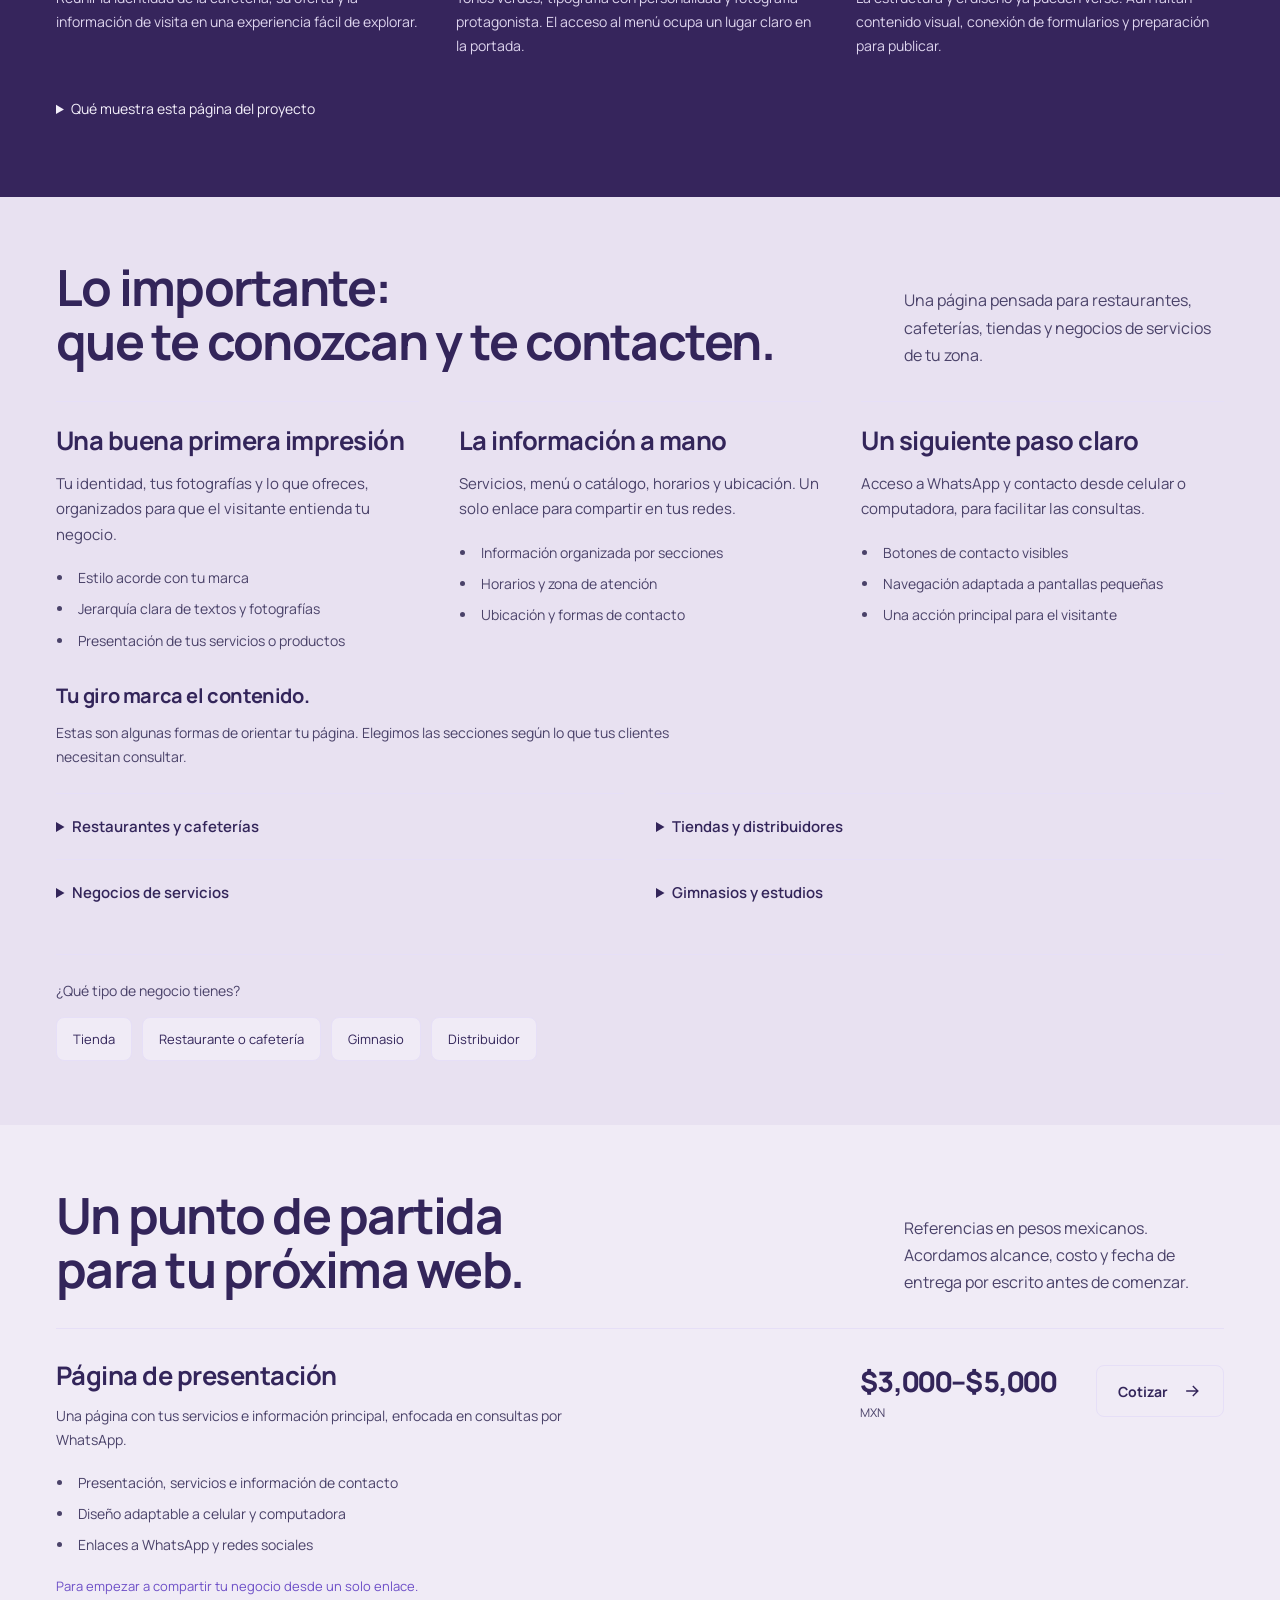
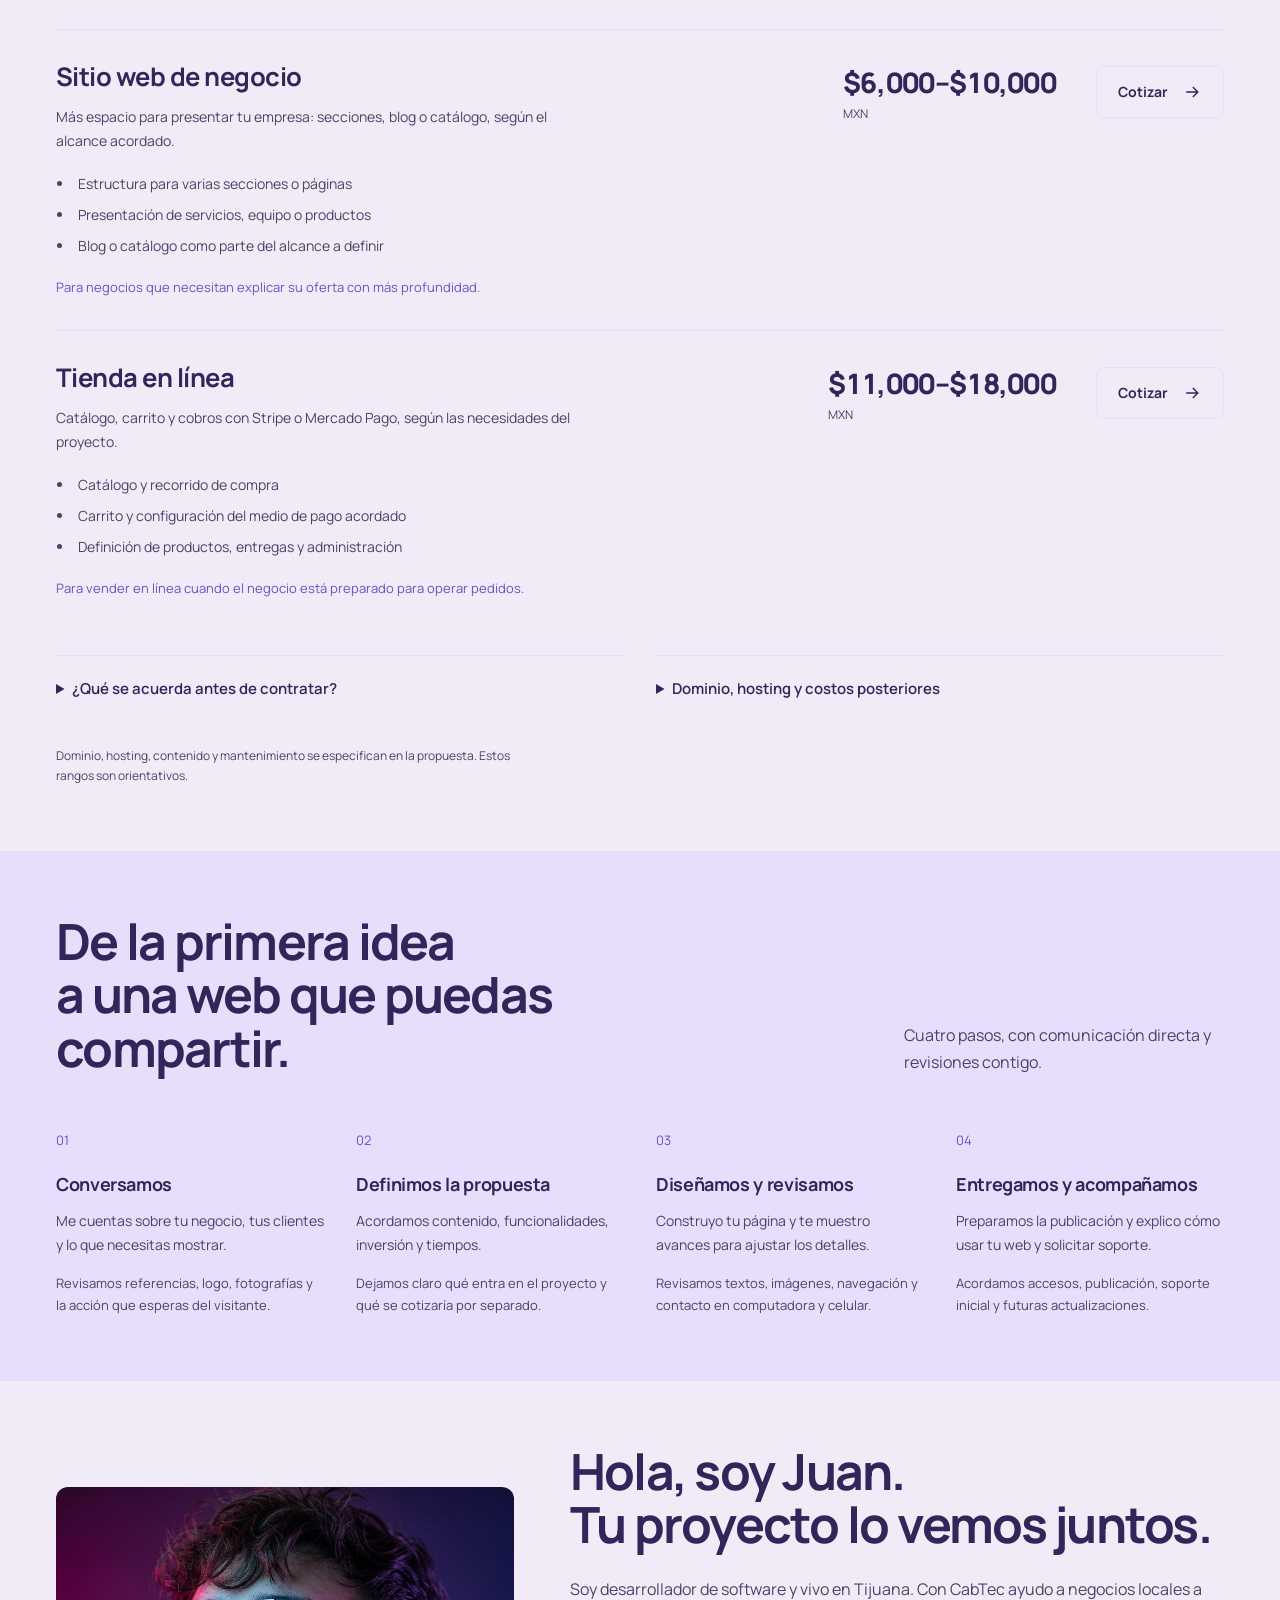
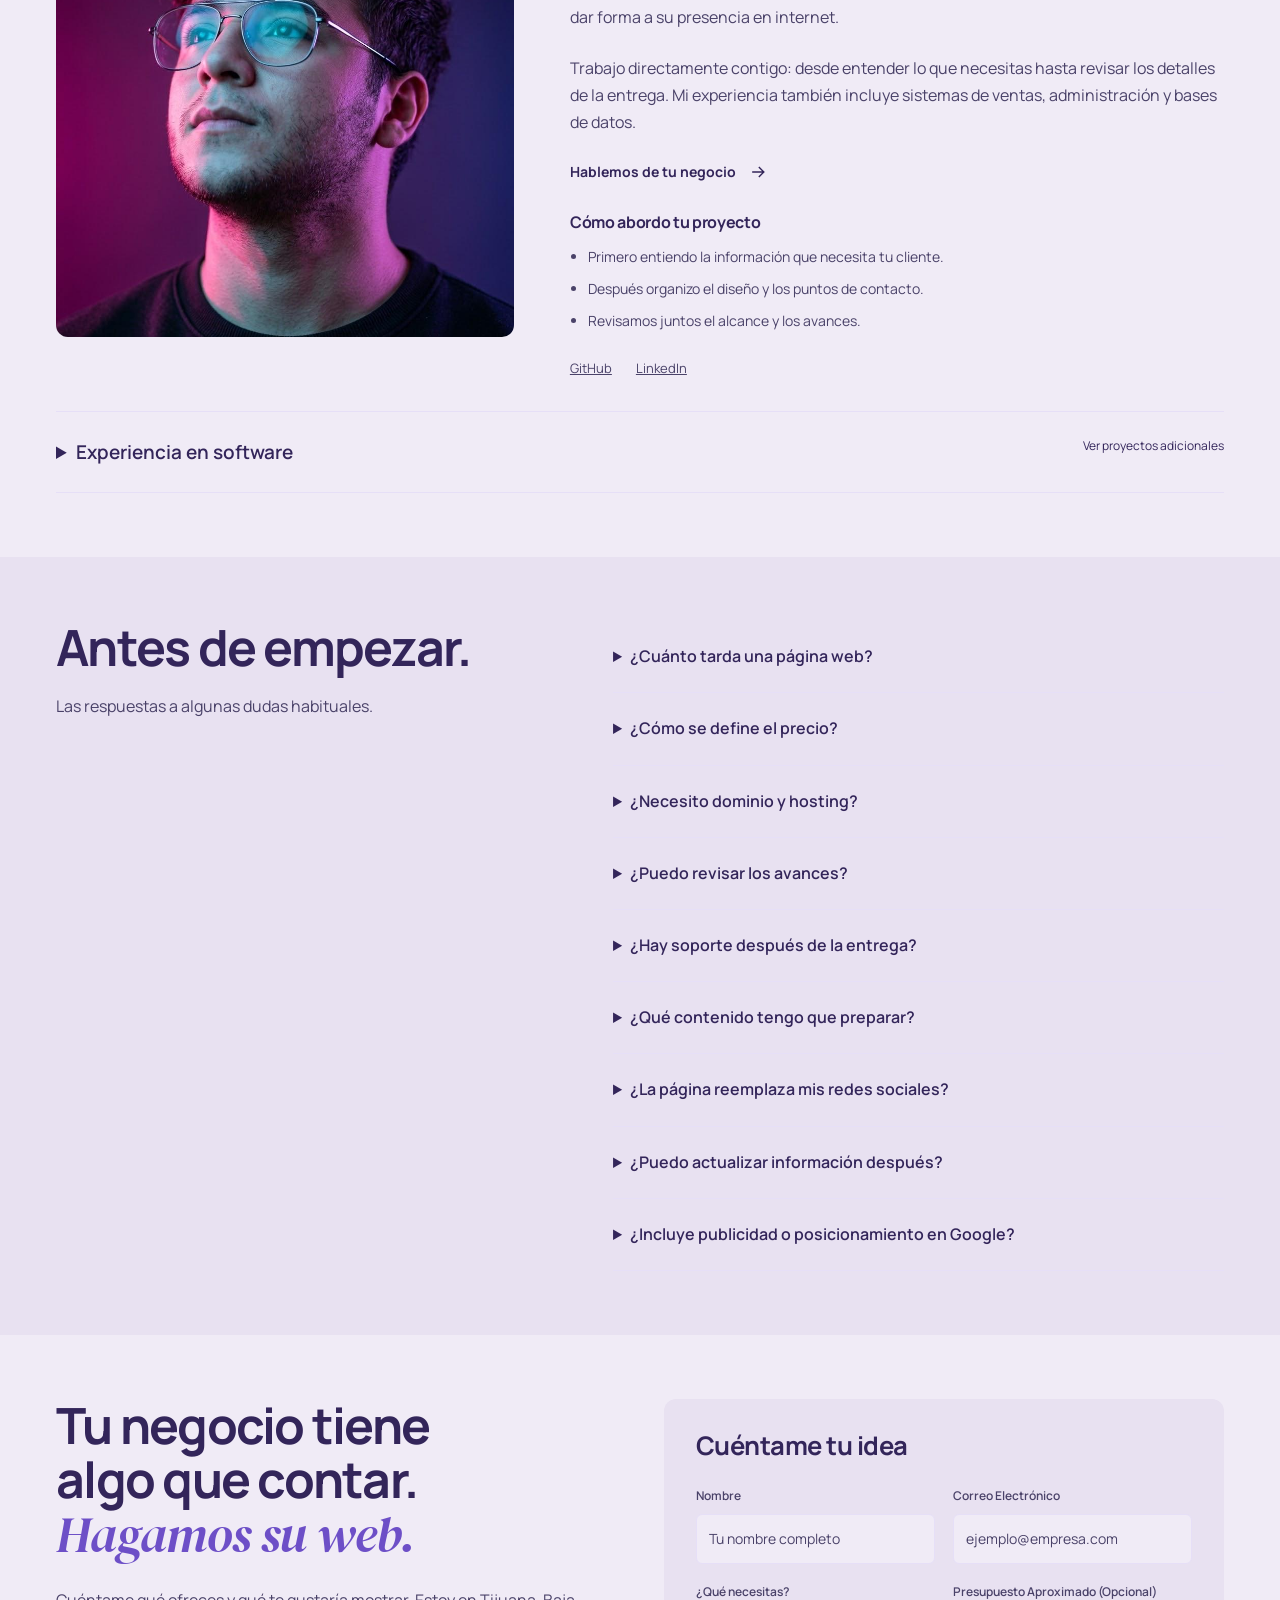
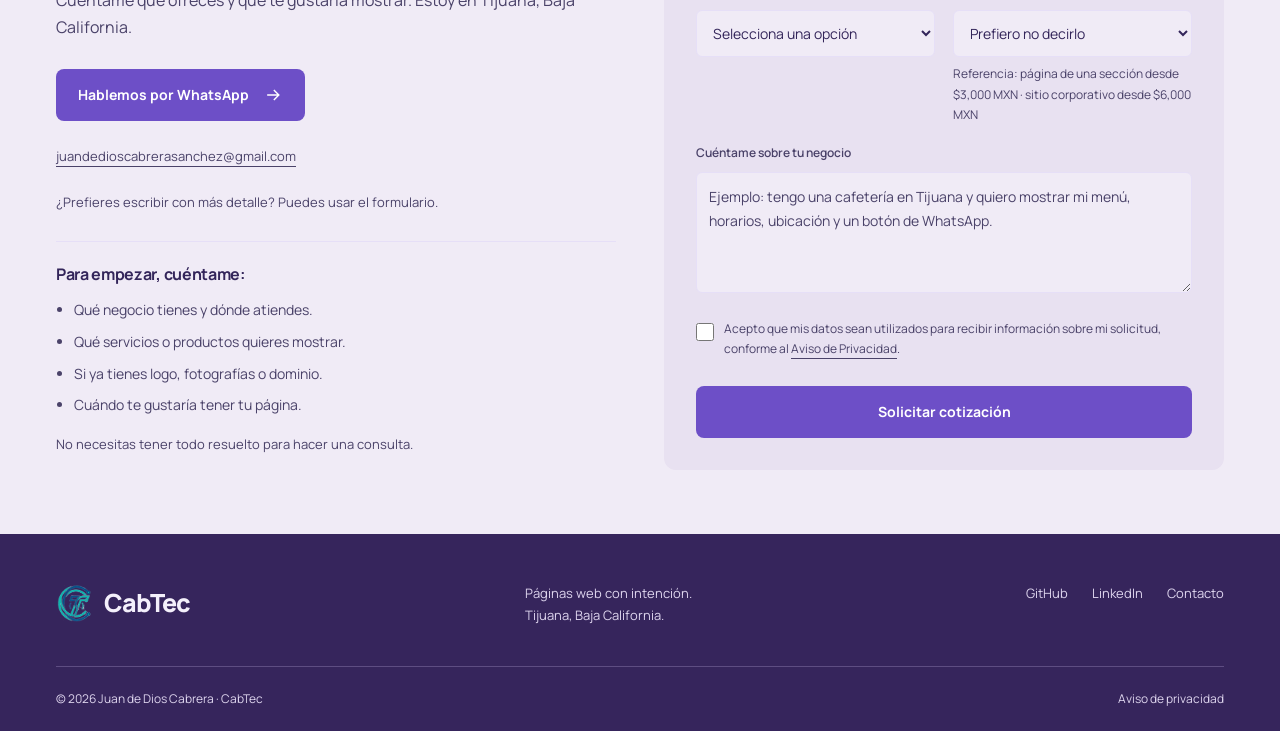
==== commit 59f39c81: "Rediseña CabTec para negocios locales de Tijuana" ====
--- a/index.html
+++ b/index.html
@@ -5,8 +5,8 @@
     <meta name="viewport" content="width=device-width, initial-scale=1.0">
 
     <!-- SEO y Meta Tags Básicos -->
-    <title>Juan de Dios Cabrera | Desarrollador de Software Freelance</title>
-    <meta name="description" content="Desarrollo sistemas de punto de venta, inventarios, ventas, aplicaciones web, bases de datos y soluciones digitales a medida para que tu negocio se administre mejor.">
+    <title>Páginas web en Tijuana | CabTec · Juan Cabrera</title>
+    <meta name="description" content="Páginas web para negocios locales en Tijuana, Baja California. Presenta tus servicios, horarios y ubicación y recibe consultas por WhatsApp. Cotiza con Juan Cabrera.">
     <meta name="author" content="Juan de Dios Cabrera">
     <meta name="robots" content="index, follow">
     <meta name="keywords" content="desarrollador de software, punto de venta, sistema POS, inventario, facturación, desarrollo web, bases de datos, SQL Server, PostgreSQL, software a medida, sistemas empresariales, freelance">
@@ -18,8 +18,8 @@
     <link rel="apple-touch-icon" sizes="180x180" href="favicon/apple-touch-icon.png">
 
     <!-- Open Graph / Redes Sociales -->
-    <meta property="og:title" content="Juan de Dios Cabrera | Desarrollador de Software Freelance">
-    <meta property="og:description" content="Soluciones de software a medida para negocios. Sistemas POS, inventarios, ventas, bases de datos y desarrollo web.">
+    <meta property="og:title" content="Páginas web en Tijuana | CabTec · Juan Cabrera">
+    <meta property="og:description" content="Páginas web para negocios de Tijuana: servicios, ubicación y contacto por WhatsApp. Conoce los proyectos de CabTec y solicita una cotización.">
     <meta property="og:type" content="website">
     <meta property="og:url" content="https://juancabrera1067.github.io/portafolio/">
     <meta property="og:image" content="https://juancabrera1067.github.io/portafolio/assets/images/og-image.jpg">
@@ -28,8 +28,8 @@
 
     <!-- Twitter / X Cards -->
     <meta name="twitter:card" content="summary_large_image">
-    <meta name="twitter:title" content="Juan de Dios Cabrera | Desarrollador de Software Freelance">
-    <meta name="twitter:description" content="Sistemas y aplicaciones a medida para digitalizar tu negocio: POS, inventarios, ventas, reportes y más.">
+    <meta name="twitter:title" content="Páginas web en Tijuana | CabTec · Juan Cabrera">
+    <meta name="twitter:description" content="Una página web profesional para tu negocio en Tijuana. Diseño adaptable a celular y contacto por WhatsApp.">
     <meta name="twitter:image" content="https://juancabrera1067.github.io/portafolio/assets/images/og-image.jpg">
 
     <!-- Datos Estructurados (JSON-LD) para Google -->
@@ -62,15 +62,15 @@
         "@context": "https://schema.org",
         "@type": "LocalBusiness",
         "name": "CabTec | Juan de Dios Cabrera",
-        "description": "Desarrollo de software a medida para negocios: sistemas de punto de venta, inventarios, facturación, aplicaciones web y bases de datos.",
+        "description": "Creación de páginas web para negocios locales en Tijuana, Baja California.",
         "url": "https://juancabrera1067.github.io/portafolio/",
         "telephone": "+526871393762",
         "email": "juandedioscabrerasanchez@gmail.com",
         "priceRange": "$$",
         "address": {
             "@type": "PostalAddress",
-            "addressLocality": "Culiacán",
-            "addressRegion": "Sinaloa",
+            "addressLocality": "Tijuana",
+            "addressRegion": "Baja California",
             "addressCountry": "MX"
         },
         "knowsAbout": ["Puntos de venta", "Inventarios", "Facturación", "Desarrollo web", "Bases de datos"]
@@ -79,88 +79,92 @@
 
     <!-- Datos Estructurados: Preguntas Frecuentes (resultados enriquecidos en Google) -->
     <script type="application/ld+json">
-    {
-        "@context": "https://schema.org",
-        "@type": "FAQPage",
-        "mainEntity": [
-            {
-                "@type": "Question",
-                "name": "¿Cuánto tarda un proyecto web?",
-                "acceptedAnswer": {
-                    "@type": "Answer",
-                    "text": "Una landing page o sitio web informativo se entrega en 1 a 2 semanas. Los sistemas a medida van de 4 a 8 semanas según el número de módulos."
-                }
-            },
-            {
-                "@type": "Question",
-                "name": "¿Cómo se calcula el precio?",
-                "acceptedAnswer": {
-                    "@type": "Answer",
-                    "text": "El precio depende del alcance: módulos, complejidad de los procesos y tiempo estimado. Se entrega una cotización por escrito, cerrada y sin costo."
-                }
-            },
-            {
-                "@type": "Question",
-                "name": "¿Ofreces soporte después de la entrega?",
-                "acceptedAnswer": {
-                    "@type": "Answer",
-                    "text": "Sí. Todo sistema incluye 1 mes de soporte técnico gratuito. Después puedes contratar el plan de mantenimiento mensual."
-                }
-            },
-            {
-                "@type": "Question",
-                "name": "¿Necesito tener un servidor o dominio?",
-                "acceptedAnswer": {
-                    "@type": "Answer",
-                    "text": "No es obligatorio. Se asesora sobre hosting y dominio, y si lo prefieres se incluye la instalación y configuración."
-                }
-            },
-            {
-                "@type": "Question",
-                "name": "¿Puedo ver avances durante el desarrollo?",
-                "acceptedAnswer": {
-                    "@type": "Answer",
-                    "text": "Sí. Se trabaja con entregas parciales y revisiones en cada etapa para validar juntos el funcionamiento."
-                }
-            },
-            {
-                "@type": "Question",
-                "name": "¿Y si después quiero agregar funciones nuevas?",
-                "acceptedAnswer": {
-                    "@type": "Answer",
-                    "text": "Las funciones nuevas se cotizan como mejoras y se integran sin afectar lo que ya funciona."
-                }
-            }
-        ]
+{
+  "@context": "https://schema.org",
+  "@type": "FAQPage",
+  "mainEntity": [
+    {
+      "@type": "Question",
+      "name": "¿Cuánto tarda una página web?",
+      "acceptedAnswer": {
+        "@type": "Answer",
+        "text": "Una página de presentación o sitio informativo suele requerir de una a dos semanas. Acordamos la fecha según el alcance y el contenido disponible."
+      }
+    },
+    {
+      "@type": "Question",
+      "name": "¿Cómo se define el precio?",
+      "acceptedAnswer": {
+        "@type": "Answer",
+        "text": "Depende de las secciones, funcionalidades y contenido. Recibes una cotización por escrito antes de comenzar."
+      }
+    },
+    {
+      "@type": "Question",
+      "name": "¿Necesito dominio y hosting?",
+      "acceptedAnswer": {
+        "@type": "Answer",
+        "text": "Te asesoro para elegirlos y definir su configuración. Sus costos y renovaciones se aclaran en la propuesta."
+      }
+    },
+    {
+      "@type": "Question",
+      "name": "¿Puedo revisar los avances?",
+      "acceptedAnswer": {
+        "@type": "Answer",
+        "text": "Sí. Revisamos el diseño y funcionamiento durante el desarrollo, con los ajustes definidos en la propuesta."
+      }
+    },
+    {
+      "@type": "Question",
+      "name": "¿Hay soporte después de la entrega?",
+      "acceptedAnswer": {
+        "@type": "Answer",
+        "text": "Se incluye un mes de soporte técnico. El mantenimiento posterior y las funciones nuevas se acuerdan por separado."
+      }
+    },
+    {
+      "@type": "Question",
+      "name": "¿Qué contenido tengo que preparar?",
+      "acceptedAnswer": {
+        "@type": "Answer",
+        "text": "Logo, información de servicios o productos, horarios, ubicación y fotografías que puedas utilizar. En la primera conversación identificamos lo que tienes y lo que todavía falta."
+      }
+    },
+    {
+      "@type": "Question",
+      "name": "¿La página reemplaza mis redes sociales?",
+      "acceptedAnswer": {
+        "@type": "Answer",
+        "text": "Podemos conectarlas: tus redes sirven para compartir contenido y tu página reúne la información del negocio y las formas de contacto en un enlace propio."
+      }
+    },
+    {
+      "@type": "Question",
+      "name": "¿Puedo actualizar información después?",
+      "acceptedAnswer": {
+        "@type": "Answer",
+        "text": "Sí. Conviene definir desde la propuesta qué cambiarás con frecuencia y si necesitas un panel de administración o actualizaciones por mantenimiento."
+      }
+    },
+    {
+      "@type": "Question",
+      "name": "¿Incluye publicidad o posicionamiento en Google?",
+      "acceptedAnswer": {
+        "@type": "Answer",
+        "text": "El alcance del sitio se define en la cotización. La publicidad y el trabajo continuo de posicionamiento se distinguen del diseño web; si los necesitas, lo hablamos antes de acordar el proyecto."
+      }
     }
-    </script>
+  ]
+}
+</script>
 
     <!-- CSS -->
-    <link rel="stylesheet" href="css/reset.css">
-    <link rel="stylesheet" href="css/variables.css">
-    <link rel="stylesheet" href="css/global.css">
-    <link rel="stylesheet" href="css/components.css">
-    <link rel="stylesheet" href="css/navbar.css">
-    <link rel="stylesheet" href="css/hero.css">
-    <link rel="stylesheet" href="css/services.css">
-    <link rel="stylesheet" href="css/projects.css">
-    <link rel="stylesheet" href="css/about.css">
-    <link rel="stylesheet" href="css/process.css">
-    <link rel="stylesheet" href="css/testimonials.css">
-    <link rel="stylesheet" href="css/pricing.css">
-    <link rel="stylesheet" href="css/faq.css">
-    <link rel="stylesheet" href="css/contact.css">
-    <link rel="stylesheet" href="css/footer.css">
-    <link rel="stylesheet" href="css/stats.css">
-    <link rel="stylesheet" href="css/animations.css">
-    <link rel="stylesheet" href="css/utils.css">
-    <link rel="stylesheet" href="css/dark-mode.css">
-    <link rel="stylesheet" href="css/background.css">
 
     <!-- Aplicar el tema guardado antes del primer pintado (evita parpadeo) -->
     <script>
         (function () {
-            var stored = localStorage.getItem('theme');
+            var stored; try { stored = localStorage.getItem('theme'); } catch (e) {}
             var dark = stored ? stored === 'dark' : window.matchMedia('(prefers-color-scheme: dark)').matches;
             document.documentElement.setAttribute('data-theme', dark ? 'dark' : 'light');
         })();
@@ -169,366 +173,49 @@
     <!-- Fuentes: Inter (interfaz) + JetBrains Mono (acentos técnicos) -->
     <link rel="preconnect" href="https://fonts.googleapis.com">
     <link rel="preconnect" href="https://fonts.gstatic.com" crossorigin>
-    <link href="https://fonts.googleapis.com/css2?family=Inter:wght@400;500;600;700&family=JetBrains+Mono:wght@500;700&display=swap" rel="stylesheet">
+    <link href="https://fonts.googleapis.com/css2?family=DM+Serif+Display:ital@0;1&family=Manrope:wght@400;500;600;700;800&display=swap" rel="stylesheet">
+
+<link rel="stylesheet" href="css/variables.css?v=20261005-soft">
+<link rel="stylesheet" href="css/studio.css?v=20261005-soft">
 </head>
 <body>
-
-    <!-- Enlace de accesibilidad para saltar al contenido (teclado) -->
-    <a href="#contenido-principal" class="skip-link">Saltar al contenido principal</a>
-
-    <!-- Barra de progreso de lectura (la anima animations.js) -->
-    <div id="scroll-progress" class="scroll-progress" aria-hidden="true"></div>
-
-    <!-- ==========================================
-         NAVBAR
-         ========================================== -->
-    <header class="header" id="header">
-        <div class="container navbar-container">
-            <!-- Logo CabTec -->
-            <a href="#inicio" class="logo" aria-label="CabTec — Ir al inicio">
-                <span class="brand-mark">
-                    <img src="assets/images/logo-cabtec.png" alt="" width="96" height="30">
-                </span>
-                <span class="logo-wordmark" aria-hidden="true">Cab<span class="logo-accent">Tec</span></span>
-            </a>
-
-            <!-- Botón Cambiar Tema (Noche/Día) -->
-            <button type="button" id="theme-toggle" class="theme-toggle" aria-label="Cambiar a modo oscuro" aria-pressed="false">
-                <svg class="icon-moon" xmlns="http://www.w3.org/2000/svg" viewBox="0 0 24 24" fill="none" stroke="currentColor" stroke-width="2" stroke-linecap="round" stroke-linejoin="round" aria-hidden="true">
-                    <path d="M21 12.79A9 9 0 1 1 11.21 3 7 7 0 0 0 21 12.79z"></path>
-                </svg>
-                <svg class="icon-sun" xmlns="http://www.w3.org/2000/svg" viewBox="0 0 24 24" fill="none" stroke="currentColor" stroke-width="2" stroke-linecap="round" stroke-linejoin="round" aria-hidden="true">
-                    <circle cx="12" cy="12" r="5"></circle>
-                    <line x1="12" y1="1" x2="12" y2="3"></line>
-                    <line x1="12" y1="21" x2="12" y2="23"></line>
-                    <line x1="4.22" y1="4.22" x2="5.64" y2="5.64"></line>
-                    <line x1="18.36" y1="18.36" x2="19.78" y2="19.78"></line>
-                    <line x1="1" y1="12" x2="3" y2="12"></line>
-                    <line x1="21" y1="12" x2="23" y2="12"></line>
-                    <line x1="4.22" y1="19.78" x2="5.64" y2="18.36"></line>
-                    <line x1="18.36" y1="5.64" x2="19.78" y2="4.22"></line>
-                </svg>
-            </button>
-
-            <!-- Botón Menú Móvil -->
-            <button class="mobile-menu-toggle" aria-label="Abrir menú de navegación" aria-expanded="false" aria-controls="main-nav">
-                <span class="hamburger"></span>
-            </button>
-
-            <!-- Navegación Principal -->
-            <nav id="main-nav" class="main-nav">
-                <ul class="nav-list">
-                    <li><a href="#inicio" class="nav-link">
-                        <svg xmlns="http://www.w3.org/2000/svg" viewBox="0 0 24 24" fill="none" stroke="currentColor" stroke-width="2" stroke-linecap="round" stroke-linejoin="round" aria-hidden="true"><path d="M3 9l9-7 9 7v11a2 2 0 0 1-2 2H5a2 2 0 0 1-2-2z"></path><polyline points="9 22 9 12 15 12 15 22"></polyline></svg>
-                        Inicio</a></li>
-                    <li><a href="#servicios" class="nav-link">
-                        <svg xmlns="http://www.w3.org/2000/svg" viewBox="0 0 24 24" fill="none" stroke="currentColor" stroke-width="2" stroke-linecap="round" stroke-linejoin="round" aria-hidden="true"><rect x="2" y="7" width="20" height="14" rx="2" ry="2"></rect><path d="M16 21V5a2 2 0 0 0-2-2h-4a2 2 0 0 0-2 2v16"></path></svg>
-                        Servicios</a></li>
-                    <li><a href="#proyectos" class="nav-link">
-                        <svg xmlns="http://www.w3.org/2000/svg" viewBox="0 0 24 24" fill="none" stroke="currentColor" stroke-width="2" stroke-linecap="round" stroke-linejoin="round" aria-hidden="true"><path d="M22 19a2 2 0 0 1-2 2H4a2 2 0 0 1-2-2V5a2 2 0 0 1 2-2h5l2 3h9a2 2 0 0 1 2 2z"></path></svg>
-                        Proyectos</a></li>
-                    <li><a href="#precios" class="nav-link">
-                        <svg xmlns="http://www.w3.org/2000/svg" viewBox="0 0 24 24" fill="none" stroke="currentColor" stroke-width="2" stroke-linecap="round" stroke-linejoin="round" aria-hidden="true"><line x1="12" y1="1" x2="12" y2="23"></line><path d="M17 5H9.5a3.5 3.5 0 0 0 0 7h5a3.5 3.5 0 0 1 0 7H6"></path></svg>
-                        Precios</a></li>
-                    <li><a href="#proceso" class="nav-link">
-                        <svg xmlns="http://www.w3.org/2000/svg" viewBox="0 0 24 24" fill="none" stroke="currentColor" stroke-width="2" stroke-linecap="round" stroke-linejoin="round" aria-hidden="true"><polyline points="23 4 23 10 17 10"></polyline><polyline points="1 20 1 14 7 14"></polyline><path d="M3.51 9a9 9 0 0 1 14.85-3.36L23 10M1 14l4.64 4.36A9 9 0 0 0 20.49 15"></path></svg>
-                        Proceso</a></li>
-                    <li><a href="#sobre-mi" class="nav-link">
-                        <svg xmlns="http://www.w3.org/2000/svg" viewBox="0 0 24 24" fill="none" stroke="currentColor" stroke-width="2" stroke-linecap="round" stroke-linejoin="round" aria-hidden="true"><path d="M20 21v-2a4 4 0 0 0-4-4H8a4 4 0 0 0-4 4v2"></path><circle cx="12" cy="7" r="4"></circle></svg>
-                        Sobre Mí</a></li>
-                    <li><a href="#contacto" class="nav-link btn btn-secondary nav-btn">
-                        <svg xmlns="http://www.w3.org/2000/svg" viewBox="0 0 24 24" fill="none" stroke="currentColor" stroke-width="2" stroke-linecap="round" stroke-linejoin="round" aria-hidden="true"><path d="M22 2 11 13"></path><path d="M22 2 15 22 11 13 2 9z"></path></svg>
-                        Contáctame</a></li>
-                </ul>
-            </nav>
-        </div>
-    </header>
-
-    <main id="contenido-principal">
-        <!-- ==========================================
-             HERO
-             ========================================== -->
-        <section id="inicio" class="hero section-padding has-decor">
-            <!-- Decoración de fondo: blob de luz + símbolos técnicos flotantes -->
-            <div class="bg-decor" aria-hidden="true">
-                <div class="bg-blob b1"></div>
-                <div class="bg-symbols variant-b">
-                    <span>&lt;/&gt;</span><span>#</span><span>{ }</span><span>();</span><span>=</span><span>→</span>
-                </div>
-            </div>
-            <div class="container hero-container">
-                <div class="hero-content">
-                    <span class="hero-pill"><span class="hero-pill-dot" aria-hidden="true"></span>Disponible para nuevos proyectos</span>
-                    <span class="hero-subtitle">Juan de Dios Cabrera · Desarrollador de Software Freelance</span>
-                    <h1 class="hero-title">Convierto ideas y necesidades de negocio en <span class="hero-highlight">software funcional</span>.</h1>
-                    <p class="hero-description">
-                        Desarrollo sistemas, aplicaciones y soluciones digitales a medida para ayudar a tu negocio
-                        a vender más y administrarse mejor: puntos de venta, inventarios, ventas, clientes, reportes y más.
-                    </p>
-                    <div class="hero-cta-group">
-                        <a href="#proyectos" class="btn btn-primary">Ver Proyectos</a>
-                        <a href="#contacto" class="btn btn-secondary">Solicitar un Proyecto</a>
-                    </div>
-                </div>
-
-                <div class="hero-visual" aria-hidden="true">
-                    <div class="hero-composition">
-                        <!-- Panel de administración -->
-                        <div class="comp-window comp-window-admin">
-                            <div class="window-bar">
-                                <span></span><span></span><span></span>
-                                <em>cabtec · panel</em>
+<a class="skip-link" href="#contenido-principal">Saltar al contenido principal</a>
+<header class="header" id="header"><div class="container navbar-container">
+<a class="logo" href="#inicio" aria-label="CabTec — Ir al inicio"><img src="assets/images/logo-cabtec.png" alt="" width="40" height="40"><span>Cab<span class="logo-accent">Tec</span></span></a>
+<div class="header-controls"><button id="theme-toggle" class="theme-toggle" type="button" aria-label="Cambiar a modo oscuro" aria-pressed="false"><svg class="icon-moon" viewBox="0 0 24 24" fill="none" stroke="currentColor" stroke-width="1.7" aria-hidden="true"><path d="M21 13A9 9 0 0 1 11 3a9 9 0 1 0 10 10Z"/></svg><svg class="icon-sun" viewBox="0 0 24 24" fill="none" stroke="currentColor" stroke-width="1.7" aria-hidden="true"><circle cx="12" cy="12" r="4"/><path d="M12 2v2m0 16v2M2 12h2m16 0h2M5 5l2 2m10 10 2 2M5 19l2-2M17 7l2-2"/></svg></button><button class="mobile-menu-toggle" aria-label="Abrir menú de navegación" aria-expanded="false" aria-controls="main-nav"><span></span><span></span></button></div>
+<nav id="main-nav" class="main-nav" aria-label="Navegación principal"><ul class="nav-list"><li><a class="nav-link" href="#servicios">Servicios</a></li><li><a class="nav-link" href="#proyectos">Proyectos</a></li><li><a class="nav-link" href="#precios">Precios</a></li><li><a class="nav-link nav-contact" href="#contacto">Hablemos <svg viewBox="0 0 24 24" fill="none" stroke="currentColor" stroke-width="1.7" aria-hidden="true"><path d="M5 12h14M13 6l6 6-6 6"/></svg></a></li></ul></nav>
+</div></header>
+<main id="contenido-principal">
+<section id="inicio" class="hero"><div class="container hero-layout">
+<div class="hero-content"><h1>Páginas web para negocios<br><span>con mucho que ofrecer.</span></h1><p class="hero-description">Tu negocio ya tiene una historia. Hagamos que también tenga un lugar en internet: una web clara, cuidada y fácil de consultar.</p><div class="hero-cta-group"><a class="btn btn-primary" href="https://wa.me/526871393762?text=Hola%20Juan%2C%20quiero%20cotizar%20una%20pagina%20web%20para%20mi%20negocio%20en%20Tijuana." target="_blank" rel="noopener noreferrer">Cotizar por WhatsApp <svg viewBox="0 0 24 24" fill="none" stroke="currentColor" stroke-width="1.7" aria-hidden="true"><path d="M5 12h14M13 6l6 6-6 6"/></svg></a><a class="text-link" href="#proyectos">Conoce mi trabajo <svg viewBox="0 0 24 24" fill="none" stroke="currentColor" stroke-width="1.7" aria-hidden="true"><path d="M5 12h14M13 6l6 6-6 6"/></svg></a></div><ul class="hero-highlights"><li>Diseño para tu negocio</li><li>Adaptada a celular</li><li>Contacto por WhatsApp</li></ul><p class="hero-location">Juan Cabrera · Tijuana, Baja California</p></div>
+<figure class="hero-preview"><a href="#proyectos" aria-label="Conocer el proyecto Flor de Café"><img src="assets/projects/flor-de-cafe.jpg" alt="Captura real de la portada del sitio Flor de Café, actualmente en desarrollo" width="1440" height="900" fetchpriority="high"></a><figcaption><span>Flor de Café</span><span class="project-status">En desarrollo · Sin publicar</span></figcaption></figure>
+</div><div class="container hero-foot"><span>Diseño con intención. Contacto sin complicaciones.</span><a href="#servicios" aria-label="Descubrir servicios">Explora la página ↓</a></div></section>
+<section id="proyectos" class="section project-section"><div class="container"><div class="section-heading"><h2>Una muestra de<br>lo que podemos crear.</h2><p>Cada negocio tiene su propia personalidad. Su página también debería tenerla.</p></div>
+<article class="featured-project" data-featured-reveal><figure><img src="assets/projects/flor-de-cafe.jpg" alt="Diseño de portada para Flor de Café, con fotografía de bebida y acceso al menú" width="1440" height="900" loading="lazy"><figcaption>Captura del proyecto real en su estado actual.</figcaption></figure><div class="featured-description"><span class="project-status">En desarrollo · Sin publicar</span><h3>Flor de Café</h3><p>Una web para una cafetería local de Guasave. Fotografía, tipografía y una composición cálida para presentar su identidad y su oferta.</p><ul class="feature-list"><li>Portada y presentación del negocio</li><li>Secciones de menú, especialidades y contacto</li><li>Estructura adaptable a celular</li></ul><p class="project-note">El proyecto aún está en construcción. Los formularios y la publicación siguen pendientes.</p><a class="text-link" href="#contacto">Quiero una web para mi negocio <svg viewBox="0 0 24 24" fill="none" stroke="currentColor" stroke-width="1.7" aria-hidden="true"><path d="M5 12h14M13 6l6 6-6 6"/></svg></a></div></article><div class="project-story"><h3>Detrás del diseño</h3><dl><div><dt>El propósito</dt><dd>Reunir la identidad de la cafetería, su oferta y la información de visita en una experiencia fácil de explorar.</dd></div><div><dt>Las decisiones visuales</dt><dd>Tonos verdes, tipografía con personalidad y fotografía protagonista. El acceso al menú ocupa un lugar claro en la portada.</dd></div><div><dt>El estado actual</dt><dd>La estructura y el diseño ya pueden verse. Aún faltan contenido visual, conexión de formularios y preparación para publicar.</dd></div></dl><details><summary>Qué muestra esta página del proyecto</summary><p>Esta captura corresponde a la portada real de Flor de Café. Sirve para conocer la dirección visual, la composición y la forma de presentar el negocio; no es una demostración de pedidos ni de envío de mensajes. El sitio de la cafetería sigue sin publicarse.</p></details></div></div></section>
+<section id="servicios" class="section services-section"><div class="container"><div class="section-heading"><h2>Lo importante:<br>que te conozcan y te contacten.</h2><p>Una página pensada para restaurantes, cafeterías, tiendas y negocios de servicios de tu zona.</p></div><div class="service-list"><article><h3>Una buena primera impresión</h3><p>Tu identidad, tus fotografías y lo que ofreces, organizados para que el visitante entienda tu negocio.</p><ul class="service-details"><li>Estilo acorde con tu marca</li><li>Jerarquía clara de textos y fotografías</li><li>Presentación de tus servicios o productos</li></ul></article><article><h3>La información a mano</h3><p>Servicios, menú o catálogo, horarios y ubicación. Un solo enlace para compartir en tus redes.</p><ul class="service-details"><li>Información organizada por secciones</li><li>Horarios y zona de atención</li><li>Ubicación y formas de contacto</li></ul></article><article><h3>Un siguiente paso claro</h3><p>Acceso a WhatsApp y contacto desde celular o computadora, para facilitar las consultas.</p><ul class="service-details"><li>Botones de contacto visibles</li><li>Navegación adaptada a pantallas pequeñas</li><li>Una acción principal para el visitante</li></ul></article></div><div class="business-guide"><h3>Tu giro marca el contenido.</h3><p>Estas son algunas formas de orientar tu página. Elegimos las secciones según lo que tus clientes necesitan consultar.</p><div class="business-options"><details><summary>Restaurantes y cafeterías</summary><p>Menú, fotografías, horarios, ubicación y contacto. Podemos priorizar la consulta del menú o las preguntas por WhatsApp.</p></details><details><summary>Tiendas y distribuidores</summary><p>Productos, categorías y forma de solicitar información. Definimos si necesitas un catálogo para consultas o una tienda con compras en línea.</p></details><details><summary>Negocios de servicios</summary><p>Qué haces, a quién atiendes, zona de cobertura y cómo cotizar. Ejemplos de trabajo y preguntas frecuentes ayudan a explicar tu oferta.</p></details><details><summary>Gimnasios y estudios</summary><p>Planes, horarios, instalaciones y contacto. Una página pública presenta el negocio; un sistema de administración se define como un proyecto diferente.</p></details></div></div><div class="niches-band"><p>¿Qué tipo de negocio tienes?</p><div class="niche-chips"><button class="niche-chip" data-niche="tienda">Tienda</button><button class="niche-chip" data-niche="restaurante">Restaurante o cafetería</button><button class="niche-chip" data-niche="gimnasio">Gimnasio</button><button class="niche-chip" data-niche="distribuidor">Distribuidor</button></div></div></div></section>
+<section id="precios" class="section pricing-section"><div class="container"><div class="section-heading"><h2>Un punto de partida<br>para tu próxima web.</h2><p>Referencias en pesos mexicanos. Acordamos alcance, costo y fecha de entrega por escrito antes de comenzar.</p></div><div class="pricing-list">
+<article class="price-row"><div><h3>Página de presentación</h3><p>Una página con tus servicios e información principal, enfocada en consultas por WhatsApp.</p><ul class="package-details"><li>Presentación, servicios e información de contacto</li><li>Diseño adaptable a celular y computadora</li><li>Enlaces a WhatsApp y redes sociales</li></ul><p class="package-fit">Para empezar a compartir tu negocio desde un solo enlace.</p></div><div class="price-cost"><strong>$3,000–$5,000</strong><span>MXN</span></div><a class="btn btn-secondary" href="#contacto" data-project-type="web">Cotizar <svg viewBox="0 0 24 24" fill="none" stroke="currentColor" stroke-width="1.7" aria-hidden="true"><path d="M5 12h14M13 6l6 6-6 6"/></svg></a></article>
+<article class="price-row"><div><h3>Sitio web de negocio</h3><p>Más espacio para presentar tu empresa: secciones, blog o catálogo, según el alcance acordado.</p><ul class="package-details"><li>Estructura para varias secciones o páginas</li><li>Presentación de servicios, equipo o productos</li><li>Blog o catálogo como parte del alcance a definir</li></ul><p class="package-fit">Para negocios que necesitan explicar su oferta con más profundidad.</p></div><div class="price-cost"><strong>$6,000–$10,000</strong><span>MXN</span></div><a class="btn btn-secondary" href="#contacto" data-project-type="web">Cotizar <svg viewBox="0 0 24 24" fill="none" stroke="currentColor" stroke-width="1.7" aria-hidden="true"><path d="M5 12h14M13 6l6 6-6 6"/></svg></a></article>
+<article class="price-row"><div><h3>Tienda en línea</h3><p>Catálogo, carrito y cobros con Stripe o Mercado Pago, según las necesidades del proyecto.</p><ul class="package-details"><li>Catálogo y recorrido de compra</li><li>Carrito y configuración del medio de pago acordado</li><li>Definición de productos, entregas y administración</li></ul><p class="package-fit">Para vender en línea cuando el negocio está preparado para operar pedidos.</p></div><div class="price-cost"><strong>$11,000–$18,000</strong><span>MXN</span></div><a class="btn btn-secondary" href="#contacto" data-project-type="web">Cotizar <svg viewBox="0 0 24 24" fill="none" stroke="currentColor" stroke-width="1.7" aria-hidden="true"><path d="M5 12h14M13 6l6 6-6 6"/></svg></a></article>
+</div><div class="scope-details"><details><summary>¿Qué se acuerda antes de contratar?</summary><p>Número de páginas o secciones, funcionalidades, contenido disponible, revisiones, fecha de entrega y costo final. Las listas anteriores describen opciones habituales; la cotización define exactamente qué se incluye en tu proyecto.</p></details><details><summary>Dominio, hosting y costos posteriores</summary><p>La propuesta distingue el desarrollo de la página de los servicios que necesitan renovarse. También aclara quién gestiona dominio y hosting, los accesos de entrega y las condiciones del mantenimiento.</p></details></div><p class="pricing-note">Dominio, hosting, contenido y mantenimiento se especifican en la propuesta. Estos rangos son orientativos.</p></div></section>
+<section id="proceso" class="section process-section"><div class="container"><div class="section-heading"><h2>De la primera idea<br>a una web que puedas compartir.</h2><p>Cuatro pasos, con comunicación directa y revisiones contigo.</p></div><ol class="process-list"><li><h3>Conversamos</h3><p>Me cuentas sobre tu negocio, tus clientes y lo que necesitas mostrar.</p><p class="step-detail">Revisamos referencias, logo, fotografías y la acción que esperas del visitante.</p></li><li><h3>Definimos la propuesta</h3><p>Acordamos contenido, funcionalidades, inversión y tiempos.</p><p class="step-detail">Dejamos claro qué entra en el proyecto y qué se cotizaría por separado.</p></li><li><h3>Diseñamos y revisamos</h3><p>Construyo tu página y te muestro avances para ajustar los detalles.</p><p class="step-detail">Revisamos textos, imágenes, navegación y contacto en computadora y celular.</p></li><li><h3>Entregamos y acompañamos</h3><p>Preparamos la publicación y explico cómo usar tu web y solicitar soporte.</p><p class="step-detail">Acordamos accesos, publicación, soporte inicial y futuras actualizaciones.</p></li></ol></div></section>
+<section id="sobre-mi" class="section about-section"><div class="container"><div class="about-layout"><img class="portrait" src="assets/images/juan-cabrera.jpg" alt="Juan de Dios Cabrera, creador de CabTec" width="896" height="1195" loading="lazy"><div class="about-copy"><h2>Hola, soy Juan.<br>Tu proyecto lo vemos juntos.</h2><p>Soy desarrollador de software y vivo en Tijuana. Con CabTec ayudo a negocios locales a dar forma a su presencia en internet.</p><p>Trabajo directamente contigo: desde entender lo que necesitas hasta revisar los detalles de la entrega. Mi experiencia también incluye sistemas de ventas, administración y bases de datos.</p><a class="text-link" href="https://wa.me/526871393762?text=Hola%20Juan%2C%20quiero%20cotizar%20una%20pagina%20web%20para%20mi%20negocio%20en%20Tijuana." target="_blank" rel="noopener noreferrer">Hablemos de tu negocio <svg viewBox="0 0 24 24" fill="none" stroke="currentColor" stroke-width="1.7" aria-hidden="true"><path d="M5 12h14M13 6l6 6-6 6"/></svg></a><div class="about-approach"><h3>Cómo abordo tu proyecto</h3><ul><li>Primero entiendo la información que necesita tu cliente.</li><li>Después organizo el diseño y los puntos de contacto.</li><li>Revisamos juntos el alcance y los avances.</li></ul></div><div class="about-links"><a href="https://github.com/juancabrera1067" target="_blank" rel="noopener noreferrer">GitHub</a><a href="https://www.linkedin.com/in/juan-cabrera-sanchez-9a1a1b3a4" target="_blank" rel="noopener noreferrer">LinkedIn</a></div></div></div>
+<details class="software-experience"><summary>Experiencia en software <span>Ver proyectos adicionales</span></summary><div class="software-content"><p>Además del diseño web, he trabajado en herramientas para la operación de negocios.</p><div class="project-filters" role="group" aria-label="Filtrar proyectos por categoría"><button class="filter-btn active" data-filter="all" aria-pressed="true">Todos</button><button class="filter-btn" data-filter="sistemas" aria-pressed="false">Sistemas</button><button class="filter-btn" data-filter="db" aria-pressed="false">Bases de datos</button><button class="filter-btn" data-filter="apps" aria-pressed="false">Aplicaciones</button></div><div class="projects-grid"><article class="project-card" data-category="sistemas">
+                        <div class="project-image-wrapper">
+                            <img src="assets/projects/web-gym.jpg" alt="Panel de recepción y administración del gimnasio" class="project-image" loading="lazy" decoding="async">
+                        </div>
+                        <div class="project-content">
+                            <h3 class="project-title">Sistema de recepción para gimnasio</h3>
+                            <div class="project-tech-tags">
+                                <span class="badge-tech">HTML5</span>
+                                <span class="badge-tech">CSS3</span>
+                                <span class="badge-tech">JavaScript</span>
                             </div>
-                            <div class="comp-admin-body">
-                                <div class="kpi-row">
-                                    <div class="kpi"><small>VENTAS HOY</small><strong data-count="48">48</strong></div>
-                                    <div class="kpi"><small>INVENTARIO</small><strong data-count="1240">1,240</strong></div>
-                                    <div class="kpi"><small>CAJA</small><strong data-count="8540" data-prefix="$">$8,540</strong></div>
-                                </div>
-                                <div class="chart-bars">
-                                    <i></i><i></i><i></i><i></i><i></i><i></i><i></i>
-                                </div>
-                            </div>
-                        </div>
-
-                        <!-- Terminal -->
-                        <div class="comp-window comp-terminal">
-                            <div class="window-bar">
-                                <span></span><span></span><span></span>
-                                <em>terminal</em>
-                            </div>
-                            <div class="terminal-body">
-                                <span class="term-line"><b>$</b> cabtec deploy --prod</span>
-                                <span class="term-line ok">&#10003; Sistema desplegado con éxito</span>
-                                <span class="term-line"><b>$</b> conexión SQL Server ... <b>ok</b></span>
-                                <span class="term-line term-cursor">&#9626;</span>
-                            </div>
-                        </div>
-
-                        <!-- Badges flotantes -->
-                        <span class="comp-badge badge-1">sistema POS</span>
-                        <span class="comp-badge badge-2">inventario en tiempo real</span>
-                    </div>
-                </div>
-            </div>
-        </section>
-
-        <!-- ==========================================
-             RESULTADOS MEDIBLES (confianza en números)
-             Los valores se animan con animations.js (data-count)
-             ========================================== -->
-        <section class="stats-band section-padding has-decor" aria-label="Resultados medibles de proyectos anteriores">
-            <div class="bg-decor" aria-hidden="true">
-                <div class="bg-blob b2"></div>
-                <div class="bg-symbols">
-                    <span>+</span><span>%</span><span>*</span><span>@</span><span>#</span><span>=</span>
-                </div>
-            </div>
-            <div class="container stats-grid">
-                <div class="stat-item" data-animation="fade-up" data-delay="0">
-                    <div class="stat-value" data-count="5">5</div>
-                    <p class="stat-label"><strong>min</strong> para el corte de caja (antes: 2 horas)</p>
-                </div>
-                <div class="stat-item" data-animation="fade-up" data-delay="120">
-                    <div class="stat-value" data-count="40" data-suffix="%">40%</div>
-                    <p class="stat-label"><strong>menos mermas</strong> de inventario en el primer mes</p>
-                </div>
-                <div class="stat-item" data-animation="fade-up" data-delay="240">
-                    <div class="stat-value" data-count="35" data-suffix="%">35%</div>
-                    <p class="stat-label"><strong>más inscripciones</strong> con presencia digital</p>
-                </div>
-                <div class="stat-item" data-animation="fade-up" data-delay="360">
-                    <div class="stat-value" data-count="5">5</div>
-                    <p class="stat-label"><strong>segundos</strong> para reportes gerenciales (antes: 30 min)</p>
-                </div>
-            </div>
-        </section>
-
-        <!-- ==========================================
-             SERVICIOS
-             ========================================== -->
-        <section id="servicios" class="services section-padding bg-light has-decor">
-            <div class="bg-decor" aria-hidden="true">
-                <div class="bg-blob b3"></div>
-                <div class="bg-symbols">
-                    <span>&lt;/&gt;</span><span>{ }</span><span>#</span><span>();</span><span>=</span><span>→</span>
-                </div>
-            </div>
-            <div class="container">
-                <div class="section-header text-center">
-                    <span class="section-eyebrow">// servicios</span>
-                    <h2 class="section-title">¿Qué puedo solucionar en tu negocio?</h2>
-                    <p class="section-subtitle">No vendo código: desarrollo herramientas que optimizan tiempo, reducen errores y mejoran la administración de tu negocio.</p>
-                </div>
-
-                <div class="services-grid">
-                    <!-- Servicio 1: Desarrollo Web -->
-                    <article class="service-card fade-in" data-delay="0">
-                        <div class="service-icon">
-                            <svg xmlns="http://www.w3.org/2000/svg" viewBox="0 0 24 24" fill="none" stroke="currentColor" stroke-width="2" stroke-linecap="round" stroke-linejoin="round" aria-hidden="true">
-                                <circle cx="12" cy="12" r="10"></circle>
-                                <line x1="2" y1="12" x2="22" y2="12"></line>
-                                <path d="M12 2a15.3 15.3 0 0 1 4 10 15.3 15.3 0 0 1-4 10 15.3 15.3 0 0 1-4-10 15.3 15.3 0 0 1 4-10z"></path>
-                            </svg>
-                        </div>
-                        <h3 class="service-title">Desarrollo Web</h3>
-                        <p class="service-desc">Sitios web profesionales, landing pages, catálogos y sistemas web para tu negocio.</p>
-                        <p class="service-benefit">Presencia digital sólida que capta clientes las 24 horas.</p>
-                    </article>
-
-                    <!-- Servicio 2: Sistemas Empresariales -->
-                    <article class="service-card fade-in" data-delay="90">
-                        <div class="service-icon">
-                            <svg xmlns="http://www.w3.org/2000/svg" viewBox="0 0 24 24" fill="none" stroke="currentColor" stroke-width="2" stroke-linecap="round" stroke-linejoin="round" aria-hidden="true">
-                                <rect x="2" y="7" width="20" height="14" rx="2" ry="2"></rect>
-                                <path d="M16 21V5a2 2 0 0 0-2-2h-4a2 2 0 0 0-2 2v16"></path>
-                            </svg>
-                        </div>
-                        <h3 class="service-title">Sistemas Empresariales</h3>
-                        <p class="service-desc">Sistemas para ventas, inventarios, clientes, proveedores, caja y reportes.</p>
-                        <p class="service-benefit">Centraliza tu operación y toma decisiones basadas en datos reales.</p>
-                    </article>
-
-                    <!-- Servicio 3: Sistemas POS -->
-                    <article class="service-card fade-in" data-delay="180">
-                        <div class="service-icon">
-                            <svg xmlns="http://www.w3.org/2000/svg" viewBox="0 0 24 24" fill="none" stroke="currentColor" stroke-width="2" stroke-linecap="round" stroke-linejoin="round" aria-hidden="true">
-                                <rect x="1" y="4" width="22" height="16" rx="2" ry="2"></rect>
-                                <line x1="1" y1="10" x2="23" y2="10"></line>
-                            </svg>
-                        </div>
-                        <h3 class="service-title">Sistemas POS</h3>
-                        <p class="service-desc">Puntos de venta personalizados y ágiles para tu negocio.</p>
-                        <p class="service-benefit">Agiliza tus cobros y mantén el control de tu caja sin complicaciones.</p>
-                    </article>
-
-                    <!-- Servicio 4: Bases de Datos -->
-                    <article class="service-card fade-in" data-delay="270">
-                        <div class="service-icon">
-                            <svg xmlns="http://www.w3.org/2000/svg" viewBox="0 0 24 24" fill="none" stroke="currentColor" stroke-width="2" stroke-linecap="round" stroke-linejoin="round" aria-hidden="true">
-                                <ellipse cx="12" cy="5" rx="9" ry="3"></ellipse>
-                                <path d="M21 12c0 1.66-4 3-9 3s-9-1.34-9-3"></path>
-                                <path d="M3 5v14c0 1.66 4 3 9 3s9-1.34 9-3V5"></path>
-                            </svg>
-                        </div>
-                        <h3 class="service-title">Bases de Datos</h3>
-                        <p class="service-desc">Diseño, optimización y mantenimiento de SQL Server y PostgreSQL.</p>
-                        <p class="service-benefit">Información segura, estructurada y de acceso rápido siempre.</p>
-                    </article>
-
-                    <!-- Servicio 5: Software a Medida -->
-                    <article class="service-card fade-in" data-delay="360">
-                        <div class="service-icon">
-                            <svg xmlns="http://www.w3.org/2000/svg" viewBox="0 0 24 24" fill="none" stroke="currentColor" stroke-width="2" stroke-linecap="round" stroke-linejoin="round" aria-hidden="true">
-                                <polygon points="12 2 2 7 12 12 22 7 12 2"></polygon>
-                                <polyline points="2 17 12 22 22 17"></polyline>
-                                <polyline points="2 12 12 17 22 12"></polyline>
-                            </svg>
-                        </div>
-                        <h3 class="service-title">Software a Medida</h3>
-                        <p class="service-desc">Soluciones adaptadas específicamente a los procesos de tu empresa.</p>
-                        <p class="service-benefit">El software se adapta a ti, no tú al software.</p>
-                    </article>
-
-                    <!-- Servicio 6: Mantenimiento -->
-                    <article class="service-card fade-in" data-delay="450">
-                        <div class="service-icon">
-                            <svg xmlns="http://www.w3.org/2000/svg" viewBox="0 0 24 24" fill="none" stroke="currentColor" stroke-width="2" stroke-linecap="round" stroke-linejoin="round" aria-hidden="true">
-                                <path d="M14.7 6.3a1 1 0 0 0 0 1.4l1.6 1.6a1 1 0 0 0 1.4 0l3.77-3.77a6 6 0 0 1-7.94 7.94l-6.91 6.91a2.12 2.12 0 0 1-3-3l6.91-6.91a6 6 0 0 1 7.94-7.94l-3.76 3.76z"></path>
-                            </svg>
-                        </div>
-                        <h3 class="service-title">Mantenimiento y Mejoras</h3>
-                        <p class="service-desc">Corrección de errores, optimización y desarrollo de nuevas funcionalidades.</p>
-                        <p class="service-benefit">Tu sistema siempre actualizado y evolucionando con tu negocio.</p>
-                    </article>
-                </div>
-
-                <div class="text-center mt-4">
-                    <p class="section-subtitle">¿No ves el servicio exacto que necesitas? Cuéntamelo y lo construimos a medida.</p>
-                    <a href="#contacto" class="btn btn-secondary mt-2">Hablemos de tu idea</a>
-                </div>
-
-                <!-- Nichos: entrada rápida para el cliente más común -->
-                <div class="niches-band text-center" data-animation="fade-up">
-                    <p class="section-subtitle">¿En cuál de estos estás?</p>
-                    <div class="niche-chips">
-                        <button type="button" class="niche-chip" data-niche="tienda">
-                            <svg xmlns="http://www.w3.org/2000/svg" viewBox="0 0 24 24" fill="none" stroke="currentColor" stroke-width="2" stroke-linecap="round" stroke-linejoin="round" aria-hidden="true">
-                                <path d="M6 2 3 6v14a2 2 0 0 0 2 2h14a2 2 0 0 0 2-2V6l-3-4z"></path>
-                                <line x1="3" y1="6" x2="21" y2="6"></line>
-                                <path d="M16 10a4 4 0 0 1-8 0"></path>
-                            </svg>
-                            Tengo una tienda
-                        </button>
-                        <button type="button" class="niche-chip" data-niche="restaurante">
-                            <svg xmlns="http://www.w3.org/2000/svg" viewBox="0 0 24 24" fill="none" stroke="currentColor" stroke-width="2" stroke-linecap="round" stroke-linejoin="round" aria-hidden="true">
-                                <path d="M18 8h1a4 4 0 0 1 0 8h-1"></path>
-                                <path d="M2 8h16v9a4 4 0 0 1-4 4H6a4 4 0 0 1-4-4V8z"></path>
-                                <line x1="6" y1="1" x2="6" y2="4"></line>
-                                <line x1="10" y1="1" x2="10" y2="4"></line>
-                                <line x1="14" y1="1" x2="14" y2="4"></line>
-                            </svg>
-                            Tengo un restaurante
-                        </button>
-                        <button type="button" class="niche-chip" data-niche="gimnasio">
-                            <svg xmlns="http://www.w3.org/2000/svg" viewBox="0 0 24 24" fill="none" stroke="currentColor" stroke-width="2" stroke-linecap="round" stroke-linejoin="round" aria-hidden="true">
-                                <path d="M6.5 6.5 17.5 17.5"></path>
-                                <path d="M21 21l-1-1"></path>
-                                <path d="M3 3l1 1"></path>
-                                <path d="M18 22l4-4"></path>
-                                <path d="M2 6l4-4"></path>
-                                <path d="M3 10 7 6"></path>
-                                <path d="M14 21l4-4"></path>
-                                <path d="M10 3l4 4"></path>
-                                <path d="M7 21l4-4"></path>
-                                <path d="M13 3l4 4"></path>
-                            </svg>
-                            Tengo un gimnasio
-                        </button>
-                        <button type="button" class="niche-chip" data-niche="distribuidor">
-                            <svg xmlns="http://www.w3.org/2000/svg" viewBox="0 0 24 24" fill="none" stroke="currentColor" stroke-width="2" stroke-linecap="round" stroke-linejoin="round" aria-hidden="true">
-                                <polygon points="12 2 2 7 12 12 22 7 12 2"></polygon>
-                                <polyline points="2 17 12 22 22 17"></polyline>
-                                <polyline points="2 12 12 17 22 12"></polyline>
-                            </svg>
-                            Soy distribuidor
-                        </button>
-                    </div>
-                    <p class="section-subtitle mt-2" style="font-size: 0.875rem;">Toca uno y el formulario se llena solo con tu tipo de proyecto.</p>
-                </div>
-            </div>
-        </section>
-
-        <!-- ==========================================
-             PORTAFOLIO / PROYECTOS
-             ========================================== -->
-        <section id="proyectos" class="projects section-padding bg-texture has-decor">
-            <div class="bg-decor" aria-hidden="true">
-                <div class="bg-blob b2"></div>
-                <div class="bg-symbols variant-b">
-                    <span>{ }</span><span>&lt;/&gt;</span><span>#</span><span>=</span><span>→</span><span>();</span>
-                </div>
-            </div>
-            <div class="container">
-                <div class="section-header text-center">
-                    <span class="section-eyebrow">// proyectos</span>
-                    <h2 class="section-title">Proyectos Realizados</h2>
-                    <p class="section-subtitle">Casos reales de problemas empresariales resueltos mediante software.</p>
-                </div>
-
-                <!-- Filtros -->
-                <div class="project-filters" role="group" aria-label="Filtrar proyectos por categoría">
-                    <button class="filter-btn active" data-filter="all" aria-pressed="true">Todos</button>
-                    <button class="filter-btn" data-filter="web" aria-pressed="false">Web</button>
-                    <button class="filter-btn" data-filter="sistemas" aria-pressed="false">Sistemas</button>
-                    <button class="filter-btn" data-filter="db" aria-pressed="false">Bases de Datos</button>
-                    <button class="filter-btn" data-filter="apps" aria-pressed="false">Aplicaciones</button>
-                </div>
-
-                <!-- Grid de Proyectos -->
-                <div class="projects-grid">
-                    <!-- Proyecto 1: POS -->
-                    <article class="project-card fade-in" data-category="sistemas db" data-delay="0">
+                            <p class="project-desc"><strong>Problema:</strong> El recepcionista necesita consultar y administrar la operación del gimnasio desde un panel interno.</p>
+                            <p class="project-desc"><strong>Solución:</strong> Sistema interno de recepción y administración del gimnasio. No es un sitio web público.</p>
+                            <button class="btn btn-secondary btn-sm open-modal-btn" data-id="web-gym" aria-haspopup="dialog" aria-controls="project-modal">Ver Detalles del Proyecto</button>
+                        </div>
+                    </article><article class="project-card" data-category="sistemas db">
                         <div class="project-image-wrapper">
                             <img src="assets/projects/pos.jpg" alt="Captura del Sistema de Punto de Venta Integral" class="project-image" loading="lazy" decoding="async">
                         </div>
@@ -539,32 +226,11 @@
                                 <span class="badge-tech">SQL Server</span>
                                 <span class="badge-tech">.NET</span>
                             </div>
-                            <p class="project-problem"><strong>Problema:</strong> El negocio necesitaba centralizar operaciones de ventas, inventario y administración en múltiples sucursales.</p>
-                            <p class="project-solution"><strong>Solución:</strong> Sistema POS capaz de gestionar productos, variantes, inventario, caja y reportes gerenciales.</p>
+                            <p class="project-desc"><strong>Problema:</strong> El negocio necesitaba centralizar operaciones de ventas, inventario y administración en múltiples sucursales.</p>
+                            <p class="project-desc"><strong>Solución:</strong> Sistema POS capaz de gestionar productos, variantes, inventario, caja y reportes gerenciales.</p>
                             <button class="btn btn-secondary btn-sm open-modal-btn" data-id="pos" aria-haspopup="dialog" aria-controls="project-modal">Ver Detalles del Proyecto</button>
                         </div>
-                    </article>
-
-                    <!-- Proyecto 2: Sitio Web -->
-                    <article class="project-card fade-in" data-category="web" data-delay="100">
-                        <div class="project-image-wrapper">
-                            <img src="assets/projects/web-gym.jpg" alt="Captura del sitio web corporativo para gimnasio" class="project-image" loading="lazy" decoding="async">
-                        </div>
-                        <div class="project-content">
-                            <h3 class="project-title">Sitio Web Corporativo para Gimnasio</h3>
-                            <div class="project-tech-tags">
-                                <span class="badge-tech">HTML5</span>
-                                <span class="badge-tech">CSS3</span>
-                                <span class="badge-tech">JavaScript</span>
-                            </div>
-                            <p class="project-problem"><strong>Problema:</strong> El gimnasio no tenía presencia digital y dependía solo de recomendaciones locales para conseguir clientes.</p>
-                            <p class="project-solution"><strong>Solución:</strong> Sitio web responsivo con planes, horarios, galería y formulario de inscripción con confirmación automática.</p>
-                            <button class="btn btn-secondary btn-sm open-modal-btn" data-id="web-gym" aria-haspopup="dialog" aria-controls="project-modal">Ver Detalles del Proyecto</button>
-                        </div>
-                    </article>
-
-                    <!-- Proyecto 3: Migración de BD -->
-                    <article class="project-card fade-in" data-category="db" data-delay="200">
+                    </article><article class="project-card" data-category="db">
                         <div class="project-image-wrapper">
                             <img src="assets/projects/db-migracion.jpg" alt="Captura de la base de datos migrada" class="project-image" loading="lazy" decoding="async">
                         </div>
@@ -574,14 +240,11 @@
                                 <span class="badge-tech">SQL Server</span>
                                 <span class="badge-tech">SSMS</span>
                             </div>
-                            <p class="project-problem"><strong>Problema:</strong> Información histórica dispersa en hojas de cálculo y bases antiguas, con reportes que tardaban más de 30 minutos.</p>
-                            <p class="project-solution"><strong>Solución:</strong> Migración a SQL Server con esquema normalizado, índices optimizados y vistas para reportes en tiempo real.</p>
+                            <p class="project-desc"><strong>Problema:</strong> Información histórica que necesita organizarse en una base de datos relacional.</p>
+                            <p class="project-desc"><strong>Solución:</strong> Migración a SQL Server con esquema normalizado, índices optimizados y vistas para reportes en tiempo real.</p>
                             <button class="btn btn-secondary btn-sm open-modal-btn" data-id="db-migracion" aria-haspopup="dialog" aria-controls="project-modal">Ver Detalles del Proyecto</button>
                         </div>
-                    </article>
-
-                    <!-- Proyecto 4: Facturación -->
-                    <article class="project-card fade-in" data-category="apps sistemas" data-delay="300">
+                    </article><article class="project-card" data-category="apps sistemas">
                         <div class="project-image-wrapper">
                             <img src="assets/projects/app-facturacion.jpg" alt="Captura de la aplicación de facturación de escritorio" class="project-image" loading="lazy" decoding="async">
                         </div>
@@ -592,616 +255,13 @@
                                 <span class="badge-tech">.NET</span>
                                 <span class="badge-tech">SQL Server</span>
                             </div>
-                            <p class="project-problem"><strong>Problema:</strong> Las facturas se emitían a mano, con errores de cálculo, documentos duplicados y retrasos de hasta 2 días.</p>
-                            <p class="project-solution"><strong>Solución:</strong> Aplicación de facturación con catálogo de productos, validación automática de montos y generación de PDF.</p>
+                            <p class="project-desc"><strong>Problema:</strong> Gestión de clientes, productos y documentos de facturación desde una aplicación de escritorio.</p>
+                            <p class="project-desc"><strong>Solución:</strong> Aplicación de facturación con catálogo de productos, validación automática de montos y generación de PDF.</p>
                             <button class="btn btn-secondary btn-sm open-modal-btn" data-id="app-facturacion" aria-haspopup="dialog" aria-controls="project-modal">Ver Detalles del Proyecto</button>
                         </div>
-                    </article>
-                </div>
-
-                <div class="text-center mt-4">
-                    <a href="#contacto" class="btn btn-primary btn-large">Solicitar cotización</a>
-                </div>
-            </div>
-        </section>
-
-        <!-- ==========================================
-             PROCESO DE TRABAJO
-             ========================================== -->
-        <section id="proceso" class="process section-padding bg-light has-decor">
-            <div class="bg-decor" aria-hidden="true">
-                <div class="bg-blob b3"></div>
-                <div class="bg-symbols">
-                    <span>&#8593;</span><span>&#8594;</span><span>&#8592;</span><span>&#8595;</span><span>&#8599;</span><span>&#8598;</span>
-                </div>
-            </div>
-            <div class="container">
-                <div class="section-header text-center">
-                    <span class="section-eyebrow">// proceso</span>
-                    <h2 class="section-title">¿Cómo trabajaremos?</h2>
-                    <p class="section-subtitle">Un proceso estructurado para garantizar resultados desde la primera reunión hasta la entrega.</p>
-                </div>
-
-                <div class="timeline">
-                    <div class="timeline-step fade-in" data-delay="0">
-                        <div class="step-number">01</div>
-                        <div class="step-content">
-                            <h3 class="step-title">Consulta</h3>
-                            <p class="step-desc">El cliente explica qué necesita y cuáles son los dolores actuales de su negocio.</p>
-                        </div>
-                    </div>
-                    <div class="timeline-step fade-in" data-delay="80">
-                        <div class="step-number">02</div>
-                        <div class="step-content">
-                            <h3 class="step-title">Análisis</h3>
-                            <p class="step-desc">Analizo los requerimientos técnicos y comerciales para proponer la solución más viable.</p>
-                        </div>
-                    </div>
-                    <div class="timeline-step fade-in" data-delay="160">
-                        <div class="step-number">03</div>
-                        <div class="step-content">
-                            <h3 class="step-title">Planificación</h3>
-                            <p class="step-desc">Definimos alcance, funcionalidades clave, presupuesto y tiempos de entrega.</p>
-                        </div>
-                    </div>
-                    <div class="timeline-step fade-in" data-delay="240">
-                        <div class="step-number">04</div>
-                        <div class="step-content">
-                            <h3 class="step-title">Desarrollo</h3>
-                            <p class="step-desc">Construyo la solución mostrando avances periódicos para asegurar que estamos alineados.</p>
-                        </div>
-                    </div>
-                    <div class="timeline-step fade-in" data-delay="320">
-                        <div class="step-number">05</div>
-                        <div class="step-content">
-                            <h3 class="step-title">Pruebas</h3>
-                            <p class="step-desc">Validamos exhaustivamente que cada módulo funcione correctamente bajo escenarios reales.</p>
-                        </div>
-                    </div>
-                    <div class="timeline-step fade-in" data-delay="400">
-                        <div class="step-number">06</div>
-                        <div class="step-content">
-                            <h3 class="step-title">Entrega</h3>
-                            <p class="step-desc">Implementación del proyecto terminado y entrega de la documentación necesaria.</p>
-                        </div>
-                    </div>
-                    <div class="timeline-step fade-in" data-delay="480">
-                        <div class="step-number">07</div>
-                        <div class="step-content">
-                            <h3 class="step-title">Soporte</h3>
-                            <p class="step-desc">Ofrezco mantenimiento, soporte técnico y desarrollo de futuras mejoras escalables.</p>
-                        </div>
-                    </div>
-                </div>
-
-                <div class="text-center mt-4">
-                    <a href="#contacto" class="btn btn-primary">Comenzar mi proyecto</a>
-                </div>
-            </div>
-        </section>
-
-        <!-- ==========================================
-             PRECIOS / INVERSIÓN
-             ========================================== -->
-        <section id="precios" class="pricing section-padding bg-texture has-decor">
-            <div class="bg-decor" aria-hidden="true">
-                <div class="bg-blob b1"></div>
-                <div class="bg-symbols">
-                    <span>$</span><span>%</span><span>#</span><span>&#8364;</span><span>=</span><span>→</span>
-                </div>
-            </div>
-            <div class="container">
-                <div class="section-header text-center">
-                    <span class="section-eyebrow">// inversión</span>
-                    <h2 class="section-title">Precios transparentes por horas reales</h2>
-                    <p class="section-subtitle">Cada costo se calcula con las horas de desarrollo que realmente requiere tu proyecto. Sin sorpresas.</p>
-                </div>
-
-                <div class="pricing-list">
-                    <!-- ============ DESARROLLO WEB ============ -->
-                    <p class="price-group" data-animation="fade-up">Desarrollo Web</p>
-
-                    <article class="price-row" data-animation="fade-up" data-delay="0">
-                        <div class="price-row-main">
-                            <h3 class="price-row-title">Landing Page</h3>
-                            <p class="price-row-desc">Página de una sola vista para captar clientes y canalizarlos a WhatsApp o redes.</p>
-                        </div>
-                        <div class="price-row-time">
-                            <small>Duración</small>
-                            <strong>15 – 25 hrs</strong>
-                        </div>
-                        <div class="price-row-cost">
-                            <small>Inversión</small>
-                            <strong>$3,000 – $5,000</strong>
-                            <span class="cost-currency">MXN</span>
-                        </div>
-                        <div class="price-row-actions">
-                            <a href="#contacto" class="btn btn-secondary btn-sm">Cotizar</a>
-                        </div>
-                        <details class="row-breakdown">
-                            <summary>Ver desglose de horas</summary>
-                            <ul>
-                                <li>Estructura y diseño responsivo — <em>8 – 12 hrs</em></li>
-                                <li>Formularios y enlaces (WhatsApp / redes) — <em>3 – 5 hrs</em></li>
-                                <li>Ajustes de cliente, SEO básico y despliegue con SSL — <em>4 – 8 hrs</em></li>
-                            </ul>
-                        </details>
-                    </article>
-
-                    <article class="price-row" data-animation="fade-up" data-delay="80">
-                        <div class="price-row-main">
-                            <h3 class="price-row-title">Página Web Corporativa</h3>
-                            <p class="price-row-desc">Sitio completo con secciones profesionales, blog o catálogo dinámico de productos.</p>
-                        </div>
-                        <div class="price-row-time">
-                            <small>Duración</small>
-                            <strong>30 – 50 hrs</strong>
-                        </div>
-                        <div class="price-row-cost">
-                            <small>Inversión</small>
-                            <strong>$6,000 – $10,000</strong>
-                            <span class="cost-currency">MXN</span>
-                        </div>
-                        <div class="price-row-actions">
-                            <a href="#contacto" class="btn btn-secondary btn-sm">Cotizar</a>
-                        </div>
-                        <details class="row-breakdown">
-                            <summary>Ver desglose de horas</summary>
-                            <ul>
-                                <li>Maquetación de secciones (Inicio, Nosotros, Servicios, Contacto) — <em>15 – 25 hrs</em></li>
-                                <li>Integración de blog o catálogo dinámico — <em>8 – 12 hrs</em></li>
-                                <li>Optimización de carga, responsividad móvil y pruebas — <em>7 – 13 hrs</em></li>
-                            </ul>
-                        </details>
-                    </article>
-
-                    <article class="price-row" data-animation="fade-up" data-delay="160">
-                        <div class="price-row-main">
-                            <h3 class="price-row-title">E-commerce Básico</h3>
-                            <p class="price-row-desc">Tienda en línea con carrito, catálogo y cobros con Stripe o Mercado Pago.</p>
-                        </div>
-                        <div class="price-row-time">
-                            <small>Duración</small>
-                            <strong>55 – 90 hrs</strong>
-                        </div>
-                        <div class="price-row-cost">
-                            <small>Inversión</small>
-                            <strong>$11,000 – $18,000</strong>
-                            <span class="cost-currency">MXN</span>
-                        </div>
-                        <div class="price-row-actions">
-                            <a href="#contacto" class="btn btn-secondary btn-sm">Cotizar</a>
-                        </div>
-                        <details class="row-breakdown">
-                            <summary>Ver desglose de horas</summary>
-                            <ul>
-                                <li>Estructura de catálogo y carrito de compras — <em>20 – 30 hrs</em></li>
-                                <li>Pasarelas de pago (Stripe / Mercado Pago) y envíos — <em>15 – 25 hrs</em></li>
-                                <li>Carga de productos, pruebas de compra y seguridad — <em>20 – 35 hrs</em></li>
-                            </ul>
-                        </details>
-                    </article>
-
-                    <!-- ============ AUTOMATIZACIÓN ============ -->
-                    <p class="price-group" data-animation="fade-up">Automatización y Datos</p>
-
-                    <article class="price-row" data-animation="fade-up" data-delay="0">
-                        <div class="price-row-main">
-                            <h3 class="price-row-title">Scripts de Automatización</h3>
-                            <p class="price-row-desc">Automatiza tareas repetitivas y procesamiento de datos con APIs o archivos.</p>
-                        </div>
-                        <div class="price-row-time">
-                            <small>Duración</small>
-                            <strong>10 – 25 hrs</strong>
-                        </div>
-                        <div class="price-row-cost">
-                            <small>Inversión</small>
-                            <strong>$2,000 – $5,000</strong>
-                            <span class="cost-currency">MXN</span>
-                        </div>
-                        <div class="price-row-actions">
-                            <a href="#contacto" class="btn btn-secondary btn-sm">Cotizar</a>
-                        </div>
-                        <details class="row-breakdown">
-                            <summary>Ver desglose de horas</summary>
-                            <ul>
-                                <li>Análisis de fuente de datos / APIs y lógica del algoritmo — <em>5 – 12 hrs</em></li>
-                                <li>Manejo de excepciones y validaciones — <em>3 – 7 hrs</em></li>
-                                <li>Pruebas con datos reales y documentación breve — <em>2 – 6 hrs</em></li>
-                            </ul>
-                        </details>
-                    </article>
-
-                    <!-- ============ SISTEMAS A LA MEDIDA ============ -->
-                    <p class="price-group" data-animation="fade-up">Sistemas a la Medida</p>
-
-                    <article class="price-row" data-animation="fade-up" data-delay="0">
-                        <div class="price-row-main">
-                            <h3 class="price-row-title">Sistema Pequeño</h3>
-                            <p class="price-row-desc">Software administrativo con base de datos SQL Server: gestión, inventarios o paneles.</p>
-                        </div>
-                        <div class="price-row-time">
-                            <small>Duración</small>
-                            <strong>80 – 120 hrs</strong>
-                        </div>
-                        <div class="price-row-cost">
-                            <small>Inversión</small>
-                            <strong>$16,000 – $24,000</strong>
-                            <span class="cost-currency">MXN</span>
-                        </div>
-                        <div class="price-row-actions">
-                            <a href="#contacto" class="btn btn-secondary btn-sm">Cotizar</a>
-                        </div>
-                        <details class="row-breakdown">
-                            <summary>Ver desglose de horas</summary>
-                            <ul>
-                                <li>Diseño de base de datos relacional y arquitectura — <em>15 – 20 hrs</em></li>
-                                <li>Módulos CRUD (Clientes, Productos, Registro) — <em>40 – 60 hrs</em></li>
-                                <li>Interfaz de usuario, reportes básicos y pruebas — <em>25 – 40 hrs</em></li>
-                            </ul>
-                        </details>
-                    </article>
-
-                    <article class="price-row is-featured" data-animation="fade-up" data-delay="100">
-                        <span class="price-badge">Más solicitado</span>
-                        <div class="price-row-main">
-                            <h3 class="price-row-title">Sistema Mediano / Complejo</h3>
-                            <p class="price-row-desc">Múltiples roles, permisos, automatizaciones y reportes avanzados con integración de APIs.</p>
-                        </div>
-                        <div class="price-row-time">
-                            <small>Duración</small>
-                            <strong>150 – 250 hrs</strong>
-                        </div>
-                        <div class="price-row-cost">
-                            <small>Inversión</small>
-                            <strong>$30,000 – $50,000</strong>
-                            <span class="cost-currency">MXN</span>
-                        </div>
-                        <div class="price-row-actions">
-                            <a href="#contacto" class="btn btn-primary btn-sm">Cotizar</a>
-                        </div>
-                        <details class="row-breakdown">
-                            <summary>Ver desglose de horas</summary>
-                            <ul>
-                                <li>Múltiples roles de usuario y permisos — <em>30 – 50 hrs</em></li>
-                                <li>Automatizaciones complejas y generación de reportes avanzados / PDFs — <em>50 – 80 hrs</em></li>
-                                <li>Integración de APIs externas, pruebas y despliegue — <em>70 – 120 hrs</em></li>
-                            </ul>
-                        </details>
-                    </article>
-                </div>
-
-                <div class="text-center mt-4" data-animation="fade-up">
-                    <p class="section-subtitle">¿Tu caso no está aquí? Cuéntame qué necesitas y te cotizo sin compromiso en menos de 24 horas.</p>
-                    <a href="#contacto" class="btn btn-secondary mt-2">Pedir cotización personalizada</a>
-                </div>
-            </div>
-        </section>
-
-        <!-- ==========================================
-             SOBRE MÍ
-             ========================================== -->
-        <section id="sobre-mi" class="about section-padding bg-texture has-decor">
-            <div class="bg-decor" aria-hidden="true">
-                <div class="bg-blob b1"></div>
-                <div class="bg-symbols variant-b">
-                    <span>#</span><span>%</span><span>*</span><span>@</span><span>&lt;/&gt;</span><span>{ }</span>
-                </div>
-            </div>
-            <div class="container about-container">
-                <div class="about-image-wrapper" data-animation="fade-left">
-                    <div class="profile-image-frame">
-                        <img src="assets/images/juan-cabrera.jpg" alt="Fotografía de Juan de Dios Cabrera, desarrollador de software freelance" loading="lazy" decoding="async">
-                    </div>
-                </div>
-
-                <div class="about-content" data-animation="fade-right">
-                    <span class="section-eyebrow">// sobre mí</span>
-                    <h2 class="section-title">Sobre Mí</h2>
-                    <p class="about-bio">
-                        Soy desarrollador de software freelance especializado en crear soluciones digitales funcionales y
-                        adaptadas a cada negocio. He trabajado en sistemas de punto de venta, inventarios, ventas,
-                        administración, catálogos, aplicaciones web y de escritorio — siempre con el mismo objetivo:
-                        traducir lógicas de negocio complejas en sistemas eficientes, seguros y fáciles de utilizar.
-                    </p>
-
-                    <div class="about-links">
-                        <a href="https://github.com/juancabrera1067" target="_blank" rel="noopener noreferrer" class="btn btn-primary">Mi GitHub</a>
-                        <a href="https://www.linkedin.com/in/juan-cabrera-sanchez-9a1a1b3a4" target="_blank" rel="noopener noreferrer" class="btn btn-secondary">Mi LinkedIn</a>
-                    </div>
-
-                    <div class="tech-stack-container">
-                        <h3>Stack Tecnológico</h3>
-
-                        <div class="tech-category">
-                            <h4>Lenguajes</h4>
-                            <div class="tags-group">
-                                <span class="badge-tech">C#</span>
-                                <span class="badge-tech">Python</span>
-                                <span class="badge-tech">Java</span>
-                                <span class="badge-tech">PHP</span>
-                                <span class="badge-tech">JavaScript</span>
-                            </div>
-                        </div>
-
-                        <div class="tech-category">
-                            <h4>Web & Frameworks</h4>
-                            <div class="tags-group">
-                                <span class="badge-tech">ASP.NET Web Forms</span>
-                                <span class="badge-tech">.NET</span>
-                                <span class="badge-tech">HTML5</span>
-                                <span class="badge-tech">CSS3</span>
-                            </div>
-                        </div>
-
-                        <div class="tech-category">
-                            <h4>Bases de Datos</h4>
-                            <div class="tags-group">
-                                <span class="badge-tech">SQL Server</span>
-                                <span class="badge-tech">PostgreSQL</span>
-                                <span class="badge-tech">Stored Procedures</span>
-                                <span class="badge-tech">Triggers</span>
-                                <span class="badge-tech">User Defined Table Types</span>
-                            </div>
-                        </div>
-
-                        <div class="tech-category">
-                            <h4>Herramientas</h4>
-                            <div class="tags-group">
-                                <span class="badge-tech">Git</span>
-                                <span class="badge-tech">GitHub</span>
-                                <span class="badge-tech">Visual Studio</span>
-                                <span class="badge-tech">SSMS</span>
-                                <span class="badge-tech">pgAdmin</span>
-                            </div>
-                        </div>
-
-                        <div class="tech-category">
-                            <h4>Áreas de Conocimiento</h4>
-                            <div class="tags-group">
-                                <span class="badge-tech">Apps de Escritorio</span>
-                                <span class="badge-tech">Desarrollo Web</span>
-                                <span class="badge-tech">Apps Móviles</span>
-                                <span class="badge-tech">Redes Cisco</span>
-                                <span class="badge-tech">Ciberseguridad</span>
-                            </div>
-                        </div>
-                    </div>
-                </div>
-            </div>
-        </section>
-
-        <!-- ==========================================
-             TESTIMONIOS (oculta hasta tener testimonios reales)
-             ========================================== -->
-        <section id="testimonios" class="testimonials section-padding bg-light has-decor" hidden>
-            <div class="bg-decor" aria-hidden="true">
-                <div class="bg-symbols">
-                    <span>&ldquo;</span><span>&rdquo;</span><span>&lsquo;</span><span>&rsquo;</span><span>&ldquo;</span><span>&rdquo;</span>
-                </div>
-            </div>
-            <div class="container">
-                <div class="section-header text-center">
-                    <span class="section-eyebrow">// testimonios</span>
-                    <h2 class="section-title">Lo que dicen mis clientes</h2>
-                    <p class="section-subtitle">Resultados reales de negocios que ya trabajan conmigo.</p>
-                </div>
-
-<div class="testimonials-grid">
-                    <!--
-                        TESTIMONIO 1 — REEMPLAZAR con un caso REAL:
-                        quote   = qué decía el cliente (problema y cómo se resolvió)
-                        name    = nombre del cliente o dueño
-                        role    = negocio + ciudad
-                        metric  = resultado medible (el punto más potente)
-                        avatar  = inicial del nombre (o foto en assets/images/testimonio-1.jpg)
-                    -->
-                    <article class="testimonial-card" data-animation="fade-up" data-delay="0">
-                        <span class="testimonial-quote-mark" aria-hidden="true">&ldquo;</span>
-                        <p class="testimonial-text">
-                            Aquí va el testimonio real del cliente: qué problema tenía su negocio,
-                            cómo trabajamos juntos y qué nota del cambio. P. ej.: "El corte de caja
-                            que antes me tomaba dos horas ahora me toma cinco minutos y ya no pierdo
-                            producto por descontrol de inventario."
-                        </p>
-                        <div class="testimonial-author">
-                            <span class="testimonial-avatar" aria-hidden="true">N</span>
-                            <div>
-                                <strong>Nombre del Cliente</strong>
-                                <small>Negocio · Ciudad</small>
-                            </div>
-                        </div>
-                        <span class="testimonial-metric" data-animation="fade-scale">Mejora medible: -40% mermas de inventario</span>
-                    </article>
-
-                    <!-- TESTIMONIO 2 — REPETIR la misma estructura con otro caso REAL -->
-                    <article class="testimonial-card" data-animation="fade-up" data-delay="150">
-                        <span class="testimonial-quote-mark" aria-hidden="true">&ldquo;</span>
-                        <p class="testimonial-text">
-                            Aquí va el segundo testimonio real. Ideal si el primero fue un sistema
-                            (POS/facturación) y este es una web o migración, para cubrir ambos mundos.
-                        </p>
-                        <div class="testimonial-author">
-                            <span class="testimonial-avatar" aria-hidden="true">N</span>
-                            <div>
-                                <strong>Nombre del Cliente</strong>
-                                <small>Negocio · Ciudad</small>
-                            </div>
-                        </div>
-                        <span class="testimonial-metric" data-animation="fade-scale">Mejora medible: reportes en 5 segundos</span>
-                    </article>
-
-                    <!-- Ranura 3: Convertir la sección en CTA -->
-                    <article class="testimonial-card" data-animation="fade-up" data-delay="300">
-                        <span class="testimonial-quote-mark" aria-hidden="true">&ldquo;</span>
-                        <p class="testimonial-text">
-                            ¿Trabajaste conmigo o quieres ser el primero en empezar? Cuéntame tu proyecto
-                            y agendamos una consulta inicial sin compromiso. Respuesta en menos de 24 horas.
-                        </p>
-                        <div class="testimonial-author">
-                            <span class="testimonial-avatar" aria-hidden="true">
-                                <svg xmlns="http://www.w3.org/2000/svg" viewBox="0 0 24 24" width="20" height="20" fill="none" stroke="currentColor" stroke-width="2" stroke-linecap="round" stroke-linejoin="round">
-                                    <path d="M21 11.5a8.38 8.38 0 0 1-.9 3.8 8.5 8.5 0 0 1-7.6 4.7 8.38 8.38 0 0 1-3.8-.9L3 21l1.9-5.7a8.38 8.38 0 0 1-.9-3.8 8.5 8.5 0 0 1 4.7-7.6 8.38 8.38 0 0 1 3.8-.9h.5a8.48 8.48 0 0 1 8 8v.5z"></path>
-                                </svg>
-                            </span>
-                            <div>
-                                <strong>¿Charlamos?</strong>
-                                <small><a href="https://wa.me/526871393762" target="_blank" rel="noopener noreferrer">Escríbeme por WhatsApp</a></small>
-                            </div>
-                        </div>
-                    </article>
-                </div>
-                        </div>
-                    </article>
-                </div>
-            </div>
-        </section>
-
-        <!-- ==========================================
-             PREGUNTAS FRECUENTES (FAQ)
-             ========================================== -->
-        <section id="faq" class="faq section-padding bg-texture has-decor">
-            <div class="bg-decor" aria-hidden="true">
-                <div class="bg-symbols variant-b">
-                    <span>?</span><span>!</span><span>?</span><span>…</span><span>?</span><span>!</span>
-                </div>
-            </div>
-            <div class="container">
-                <div class="section-header text-center">
-                    <span class="section-eyebrow">// preguntas frecuentes</span>
-                    <h2 class="section-title">Dudas antes de empezar</h2>
-                    <p class="section-subtitle">Respuestas a lo que más preguntan mis clientes antes de contratar.</p>
-                </div>
-
-                <div class="faq-list">
-                    <details class="faq-item" data-animation="fade-up" data-delay="0">
-                        <summary>¿Cuánto tarda un proyecto web? <span class="faq-icon" aria-hidden="true">+</span></summary>
-                        <div class="faq-body">
-                            <p>Una landing page o sitio web informativo se entrega en 1 a 2 semanas. Los sistemas a medida (POS, inventarios, facturación) van de 4 a 8 semanas según el número de módulos; durante el desarrollo te muestro avances periódicos para que nunca pierdas el ritmo.</p>
-                        </div>
-                    </details>
-
-                    <details class="faq-item" data-animation="fade-up" data-delay="80">
-                        <summary>¿Cómo se calcula el precio? <span class="faq-icon" aria-hidden="true">+</span></summary>
-                        <div class="faq-body">
-                            <p>El precio depende del alcance: cantidad de módulos, complejidad de los procesos y tiempo estimado. Después de una consulta breve te entrego una cotización por escrito, cerrada y sin costo, para que no haya sorpresas a mitad del proyecto.</p>
-                        </div>
-                    </details>
-
-                    <details class="faq-item" data-animation="fade-up" data-delay="160">
-                        <summary>¿Ofreces soporte después de la entrega? <span class="faq-icon" aria-hidden="true">+</span></summary>
-                        <div class="faq-body">
-                            <p>Sí. Todo sistema incluye 1 mes de soporte técnico gratuito. Después puedes contratar el plan de mantenimiento mensual, que incluye respaldos, actualizaciones y soporte prioritario por WhatsApp.</p>
-                        </div>
-                    </details>
-
-                    <details class="faq-item" data-animation="fade-up" data-delay="240">
-                        <summary>¿Necesito tener un servidor o dominio? <span class="faq-icon" aria-hidden="true">+</span></summary>
-                        <div class="faq-body">
-                            <p>No es obligatorio. Te asesoro sobre qué hosting y dominio conviene a tu negocio, y en los sistemas de escritorio solo necesitas una computadora. Si lo prefieres, incluyo la instalación y configuración de todo en el servicio.</p>
-                        </div>
-                    </details>
-
-                    <details class="faq-item" data-animation="fade-up" data-delay="320">
-                        <summary>¿Puedo ver avances durante el desarrollo? <span class="faq-icon" aria-hidden="true">+</span></summary>
-                        <div class="faq-body">
-                            <p>Por supuesto. Trabajo con entregas parciales y revisiones contigo en cada etapa: así validamos juntos que el sistema cumpla lo acordado y se evitan malentendidos al final.</p>
-                        </div>
-                    </details>
-
-                    <details class="faq-item" data-animation="fade-up" data-delay="400">
-                        <summary>¿Y si después quiero agregar funciones nuevas? <span class="faq-icon" aria-hidden="true">+</span></summary>
-                        <div class="faq-body">
-                            <p>Ningún problema. Empezamos probando, y conforme crece tu negocio agregamos módulos nuevos. Se cotizan como mejoras (con precio preferente si tienes el mantenimiento activo) y se integran sin afectar lo que ya funciona.</p>
-                        </div>
-                    </details>
-                </div>
-            </div>
-        </section>
-
-        <!-- ==========================================
-             CTA INTERMEDIO
-             ========================================== -->
-        <section class="cta-section section-padding bg-accent text-white text-center">
-            <div class="container">
-                <h2>¿Tienes un proyecto en mente?</h2>
-                <p>Cuéntame qué necesitas y encontremos una solución tecnológica que impulse tu negocio. Te respondo en menos de 24 horas.</p>
-                <a href="#contacto" class="btn btn-primary btn-large mt-4">Hablemos de tu proyecto</a>
-            </div>
-        </section>
-
-        <!-- ==========================================
-             CONTACTO
-             ========================================== -->
-        <section id="contacto" class="contact section-padding bg-texture has-decor">
-            <div class="bg-decor" aria-hidden="true">
-                <div class="bg-blob b2"></div>
-                <div class="bg-symbols variant-b">
-                    <span>@</span><span>#</span><span>&lt;/&gt;</span><span>=</span><span>{ }</span><span>→</span>
-                </div>
-            </div>
-            <div class="container contact-container">
-                <div class="contact-info" data-animation="fade-left">
-                    <span class="section-eyebrow">// contacto</span>
-                    <h2 class="section-title">Contáctame</h2>
-                    <p class="section-subtitle">¿Listo para digitalizar tu negocio? Escríbeme y agendemos una consulta inicial.</p>
-
-                    <div class="contact-methods">
-                        <a href="mailto:juandedioscabrerasanchez@gmail.com" class="contact-method-card">
-                            <span class="method-icon" aria-hidden="true">
-                                <svg xmlns="http://www.w3.org/2000/svg" viewBox="0 0 24 24" fill="none" stroke="currentColor" stroke-width="2" stroke-linecap="round" stroke-linejoin="round">
-                                    <path d="M4 4h16c1.1 0 2 .9 2 2v12c0 1.1-.9 2-2 2H4c-1.1 0-2-.9-2-2V6c0-1.1.9-2 2-2z"></path>
-                                    <polyline points="22,6 12,13 2,6"></polyline>
-                                </svg>
-                            </span>
-                            <div>
-                                <h4>Email</h4>
-                                <span>juandedioscabrerasanchez@gmail.com</span>
-                            </div>
-                        </a>
-
-                        <a href="https://wa.me/526871393762" target="_blank" rel="noopener noreferrer" class="contact-method-card">
-                            <span class="method-icon" aria-hidden="true">
-                                <svg xmlns="http://www.w3.org/2000/svg" viewBox="0 0 24 24" fill="none" stroke="currentColor" stroke-width="2" stroke-linecap="round" stroke-linejoin="round">
-                                    <path d="M21 11.5a8.38 8.38 0 0 1-.9 3.8 8.5 8.5 0 0 1-7.6 4.7 8.38 8.38 0 0 1-3.8-.9L3 21l1.9-5.7a8.38 8.38 0 0 1-.9-3.8 8.5 8.5 0 0 1 4.7-7.6 8.38 8.38 0 0 1 3.8-.9h.5a8.48 8.48 0 0 1 8 8v.5z"></path>
-                                </svg>
-                            </span>
-                            <div>
-                                <h4>WhatsApp</h4>
-                                <span>Respuesta rápida</span>
-                            </div>
-                        </a>
-
-                        <a href="https://www.linkedin.com/in/juan-cabrera-sanchez-9a1a1b3a4" target="_blank" rel="noopener noreferrer" class="contact-method-card">
-                            <span class="method-icon" aria-hidden="true">
-                                <svg xmlns="http://www.w3.org/2000/svg" viewBox="0 0 24 24" fill="none" stroke="currentColor" stroke-width="2" stroke-linecap="round" stroke-linejoin="round">
-                                    <path d="M16 8a6 6 0 0 1 6 6v7h-4v-7a2 2 0 0 0-2-2 2 2 0 0 0-2 2v7h-4V8h4v1.5a5.9 5.9 0 0 1 2-1.5z"></path>
-                                    <rect x="2" y="9" width="4" height="12"></rect>
-                                    <circle cx="4" cy="4" r="2"></circle>
-                                </svg>
-                            </span>
-                            <div>
-                                <h4>LinkedIn</h4>
-                                <span>Conectar Profesional</span>
-                            </div>
-                        </a>
-
-                        <a href="https://github.com/juancabrera1067" target="_blank" rel="noopener noreferrer" class="contact-method-card">
-                            <span class="method-icon" aria-hidden="true">
-                                <svg xmlns="http://www.w3.org/2000/svg" viewBox="0 0 24 24" fill="none" stroke="currentColor" stroke-width="2" stroke-linecap="round" stroke-linejoin="round">
-                                    <path d="M9 19c-5 1.5-5-2.5-7-3m14 6v-3.87a3.37 3.37 0 0 0-.94-2.61c3.14-.35 6.44-1.54 6.44-7A5.44 5.44 0 0 0 20 4.77 5.07 5.07 0 0 0 19.91 1S18.73.65 16 2.48a13.38 13.38 0 0 0-7 0C6.27.65 5.09 1 5.09 1A5.07 5.07 0 0 0 5 4.77a5.44 5.44 0 0 0-1.5 3.78c0 5.42 3.3 6.61 6.44 7A3.37 3.37 0 0 0 9 18.13V22"></path>
-                                </svg>
-                            </span>
-                            <div>
-                                <h4>GitHub</h4>
-                                <span>Ver mi código</span>
-                            </div>
-                        </a>
-                    </div>
-                </div>
-
-                <div class="contact-form-wrapper" data-animation="fade-right">
-                    <form id="contact-form" class="contact-form" aria-label="Formulario de contacto para solicitar un proyecto">
+                    </article></div></div></details></div></section>
+<section id="preguntas" class="section faq-section"><div class="container faq-layout"><div><h2>Antes de empezar.</h2><p>Las respuestas a algunas dudas habituales.</p></div><div class="faq-list"><details><summary>¿Cuánto tarda una página web?</summary><p>Una página de presentación o sitio informativo suele requerir de una a dos semanas. Acordamos la fecha según el alcance y el contenido disponible.</p></details><details><summary>¿Cómo se define el precio?</summary><p>Depende de las secciones, funcionalidades y contenido. Recibes una cotización por escrito antes de comenzar.</p></details><details><summary>¿Necesito dominio y hosting?</summary><p>Te asesoro para elegirlos y definir su configuración. Sus costos y renovaciones se aclaran en la propuesta.</p></details><details><summary>¿Puedo revisar los avances?</summary><p>Sí. Revisamos el diseño y funcionamiento durante el desarrollo, con los ajustes definidos en la propuesta.</p></details><details><summary>¿Hay soporte después de la entrega?</summary><p>Se incluye un mes de soporte técnico. El mantenimiento posterior y las funciones nuevas se acuerdan por separado.</p></details><details><summary>¿Qué contenido tengo que preparar?</summary><p>Logo, información de servicios o productos, horarios, ubicación y fotografías que puedas utilizar. En la primera conversación identificamos lo que tienes y lo que todavía falta.</p></details><details><summary>¿La página reemplaza mis redes sociales?</summary><p>Podemos conectarlas: tus redes sirven para compartir contenido y tu página reúne la información del negocio y las formas de contacto en un enlace propio.</p></details><details><summary>¿Puedo actualizar información después?</summary><p>Sí. Conviene definir desde la propuesta qué cambiarás con frecuencia y si necesitas un panel de administración o actualizaciones por mantenimiento.</p></details><details><summary>¿Incluye publicidad o posicionamiento en Google?</summary><p>El alcance del sitio se define en la cotización. La publicidad y el trabajo continuo de posicionamiento se distinguen del diseño web; si los necesitas, lo hablamos antes de acordar el proyecto.</p></details></div></div></section>
+<section id="contacto" class="section contact-section"><div class="container contact-layout"><div class="contact-info"><h2>Tu negocio tiene<br>algo que contar.<br><span>Hagamos su web.</span></h2><p>Cuéntame qué ofreces y qué te gustaría mostrar. Estoy en Tijuana, Baja California.</p><a class="btn btn-primary" href="https://wa.me/526871393762?text=Hola%20Juan%2C%20quiero%20cotizar%20una%20pagina%20web%20para%20mi%20negocio%20en%20Tijuana." target="_blank" rel="noopener noreferrer">Hablemos por WhatsApp <svg viewBox="0 0 24 24" fill="none" stroke="currentColor" stroke-width="1.7" aria-hidden="true"><path d="M5 12h14M13 6l6 6-6 6"/></svg></a><a class="contact-email" href="mailto:juandedioscabrerasanchez@gmail.com">juandedioscabrerasanchez@gmail.com</a><p class="contact-note">¿Prefieres escribir con más detalle? Puedes usar el formulario.</p><div class="contact-brief"><h3>Para empezar, cuéntame:</h3><ul><li>Qué negocio tienes y dónde atiendes.</li><li>Qué servicios o productos quieres mostrar.</li><li>Si ya tienes logo, fotografías o dominio.</li><li>Cuándo te gustaría tener tu página.</li></ul><p>No necesitas tener todo resuelto para hacer una consulta.</p></div></div><div class="contact-form-wrapper"><h3>Cuéntame tu idea</h3><noscript><p>Para solicitar una cotización, utiliza el enlace de WhatsApp o envía un correo a juandedioscabrerasanchez@gmail.com.</p></noscript><form id="contact-form" class="contact-form" aria-label="Formulario de contacto para solicitar un proyecto">
                         <div class="form-group">
                             <label for="name">Nombre</label>
                             <input type="text" id="name" name="name" required placeholder="Tu nombre completo" autocomplete="name">
@@ -1213,7 +273,7 @@
                         </div>
 
                         <div class="form-group">
-                            <label for="project-type">Tipo de Proyecto</label>
+                            <label for="project-type">¿Qué necesitas?</label>
                             <select id="project-type" name="project-type" required>
                                 <option value="" disabled selected>Selecciona una opción</option>
                                 <option value="web">Desarrollo Web / Landing Page</option>
@@ -1235,12 +295,12 @@
                                 <option value="$18,000 - $30,000 MXN">$18,000 - $30,000 MXN</option>
                                 <option value="Más de $30,000 MXN">Más de $30,000 MXN</option>
                             </select>
-                            <small class="form-hint">Referencia: landing desde $3,000 MXN · sistemas a medida desde $16,000 MXN</small>
-                        </div>
-
-                        <div class="form-group">
-                            <label for="message">Descripción del Proyecto</label>
-                            <textarea id="message" name="message" rows="5" required placeholder="Cuéntame brevemente qué necesitas solucionar..."></textarea>
+                            <small class="form-hint">Referencia: página de una sección desde $3,000 MXN · sitio corporativo desde $6,000 MXN</small>
+                        </div>
+
+                        <div class="form-group">
+                            <label for="message">Cuéntame sobre tu negocio</label>
+                            <textarea id="message" name="message" rows="4" required placeholder="Ejemplo: tengo una cafetería en Tijuana y quiero mostrar mi menú, horarios, ubicación y un botón de WhatsApp."></textarea>
                         </div>
 
                         <!-- Área para mensajes de éxito o error vía JS -->
@@ -1254,94 +314,11 @@
                             </label>
                         </div>
 
-                        <button type="submit" class="btn btn-primary btn-block">Enviar Solicitud</button>
-                    </form>
-                </div>
-            </div>
-        </section>
-    </main>
-
-    <!-- ==========================================
-         FOOTER
-         ========================================== -->
-    <footer class="footer">
-        <div class="container footer-container">
-            <div class="footer-brand">
-                <span class="brand-mark is-dark">
-                    <img src="assets/images/logo-cabtec.png" alt="" loading="lazy">
-                </span>
-                <h3>Juan de Dios Cabrera</h3>
-                <p>Desarrollador de Software Freelance</p>
-            </div>
-
-            <div class="footer-links">
-                <h4>Enlaces Rápidos</h4>
-                <ul>
-                    <li><a href="#servicios">Servicios</a></li>
-                    <li><a href="#precios">Precios</a></li>
-                    <li><a href="#proyectos">Proyectos</a></li>
-                    <li><a href="#sobre-mi">Sobre Mí</a></li>
-                    <li><a href="#contacto">Contacto</a></li>
-                </ul>
-            </div>
-
-            <div class="footer-social">
-                <h4>Conectar</h4>
-                <div class="social-icons">
-                    <a href="https://github.com/juancabrera1067" target="_blank" rel="noopener noreferrer" aria-label="Perfil de GitHub">
-                        <svg xmlns="http://www.w3.org/2000/svg" viewBox="0 0 24 24" fill="none" stroke="currentColor" stroke-width="2" stroke-linecap="round" stroke-linejoin="round">
-                            <path d="M9 19c-5 1.5-5-2.5-7-3m14 6v-3.87a3.37 3.37 0 0 0-.94-2.61c3.14-.35 6.44-1.54 6.44-7A5.44 5.44 0 0 0 20 4.77 5.07 5.07 0 0 0 19.91 1S18.73.65 16 2.48a13.38 13.38 0 0 0-7 0C6.27.65 5.09 1 5.09 1A5.07 5.07 0 0 0 5 4.77a5.44 5.44 0 0 0-1.5 3.78c0 5.42 3.3 6.61 6.44 7A3.37 3.37 0 0 0 9 18.13V22"></path>
-                        </svg>
-                    </a>
-                    <a href="https://www.linkedin.com/in/juan-cabrera-sanchez-9a1a1b3a4" target="_blank" rel="noopener noreferrer" aria-label="Perfil de LinkedIn">
-                        <svg xmlns="http://www.w3.org/2000/svg" viewBox="0 0 24 24" fill="none" stroke="currentColor" stroke-width="2" stroke-linecap="round" stroke-linejoin="round">
-                            <path d="M16 8a6 6 0 0 1 6 6v7h-4v-7a2 2 0 0 0-2-2 2 2 0 0 0-2 2v7h-4V8h4v1.5a5.9 5.9 0 0 1 2-1.5z"></path>
-                            <rect x="2" y="9" width="4" height="12"></rect>
-                            <circle cx="4" cy="4" r="2"></circle>
-                        </svg>
-                    </a>
-                    <a href="mailto:juandedioscabrerasanchez@gmail.com" aria-label="Enviar correo electrónico">
-                        <svg xmlns="http://www.w3.org/2000/svg" viewBox="0 0 24 24" fill="none" stroke="currentColor" stroke-width="2" stroke-linecap="round" stroke-linejoin="round">
-                            <path d="M4 4h16c1.1 0 2 .9 2 2v12c0 1.1-.9 2-2 2H4c-1.1 0-2-.9-2-2V6c0-1.1.9-2 2-2z"></path>
-                            <polyline points="22,6 12,13 2,6"></polyline>
-                        </svg>
-                    </a>
-                    <a href="https://wa.me/526871393762" target="_blank" rel="noopener noreferrer" aria-label="Contactar por WhatsApp">
-                        <svg xmlns="http://www.w3.org/2000/svg" viewBox="0 0 24 24" fill="none" stroke="currentColor" stroke-width="2" stroke-linecap="round" stroke-linejoin="round">
-                            <path d="M21 11.5a8.38 8.38 0 0 1-.9 3.8 8.5 8.5 0 0 1-7.6 4.7 8.38 8.38 0 0 1-3.8-.9L3 21l1.9-5.7a8.38 8.38 0 0 1-.9-3.8 8.5 8.5 0 0 1 4.7-7.6 8.38 8.38 0 0 1 3.8-.9h.5a8.48 8.48 0 0 1 8 8v.5z"></path>
-                        </svg>
-                    </a>
-                </div>
-            </div>
-        </div>
-        <div class="footer-bottom">
-            <div class="container">
-                <p>&copy; <span id="year">2026</span> Juan de Dios Cabrera · CabTec. Todos los derechos reservados. ·
-                    <a href="aviso-privacidad.html" rel="noopener noreferrer">Aviso de Privacidad</a></p>
-            </div>
-        </div>
-    </footer>
-
-    <!-- ==========================================
-         BOTONES FLOTANTES
-         ========================================== -->
-    <a href="https://wa.me/526871393762?text=Hola%20Juan%2C%20tengo%20un%20proyecto%20en%20mente." target="_blank" rel="noopener noreferrer" class="float-whatsapp" aria-label="Escríbeme por WhatsApp" title="Escríbeme por WhatsApp">
-        <span class="float-tooltip">¿Charlamos?</span>
-        <svg xmlns="http://www.w3.org/2000/svg" viewBox="0 0 24 24" fill="none" stroke="currentColor" stroke-width="2" stroke-linecap="round" stroke-linejoin="round" aria-hidden="true">
-            <path d="M21 11.5a8.38 8.38 0 0 1-.9 3.8 8.5 8.5 0 0 1-7.6 4.7 8.38 8.38 0 0 1-3.8-.9L3 21l1.9-5.7a8.38 8.38 0 0 1-.9-3.8 8.5 8.5 0 0 1 4.7-7.6 8.38 8.38 0 0 1 3.8-.9h.5a8.48 8.48 0 0 1 8 8v.5z"></path>
-        </svg>
-    </a>
-
-    <button id="back-to-top" class="back-to-top" aria-label="Volver al inicio">
-        <svg xmlns="http://www.w3.org/2000/svg" viewBox="0 0 24 24" fill="none" stroke="currentColor" stroke-width="2" stroke-linecap="round" stroke-linejoin="round" aria-hidden="true">
-            <line x1="12" y1="19" x2="12" y2="5"></line>
-            <polyline points="5 12 12 5 19 12"></polyline>
-        </svg>
-    </button>
-
-    <!-- ==========================================
-         MODAL PARA CASOS DE ESTUDIO
-         ========================================== -->
+                        <button type="submit" class="btn btn-primary btn-block">Solicitar cotización</button>
+                    </form></div></div></section>
+</main>
+<footer class="footer"><div class="container footer-main"><a class="logo" href="#inicio"><img src="assets/images/logo-cabtec.png" alt="" width="40" height="40"><span>CabTec</span></a><p>Páginas web con intención.<br>Tijuana, Baja California.</p><div><a href="https://github.com/juancabrera1067" target="_blank" rel="noopener noreferrer">GitHub</a><a href="https://www.linkedin.com/in/juan-cabrera-sanchez-9a1a1b3a4" target="_blank" rel="noopener noreferrer">LinkedIn</a><a href="#contacto">Contacto</a></div></div><div class="container footer-bottom"><p>© <span id="year">2026</span> Juan de Dios Cabrera · CabTec</p><a href="aviso-privacidad.html">Aviso de privacidad</a></div></footer>
+<a class="float-whatsapp" href="https://wa.me/526871393762?text=Hola%20Juan%2C%20quiero%20cotizar%20una%20pagina%20web%20para%20mi%20negocio%20en%20Tijuana." target="_blank" rel="noopener noreferrer" aria-label="Escríbeme por WhatsApp"><svg viewBox="0 0 24 24" fill="none" stroke="currentColor" stroke-width="1.7" aria-hidden="true"><path d="M21 11.5a8.5 8.5 0 0 1-12.3 7.6L3 21l1.9-5.7A8.5 8.5 0 1 1 21 11.5Z"/><path d="M8 7c0 5 4 9 8 9l1-3-3-1-1 1-2-2 1-1-1-3Z"/></svg></a><button id="back-to-top" class="back-to-top" aria-label="Volver al inicio">↑</button>
     <dialog id="project-modal" class="modal" aria-labelledby="modal-title">
         <div class="modal-content">
             <button class="close-modal-btn" aria-label="Cerrar modal">&times;</button>
@@ -1356,13 +333,13 @@
                         <h3>La Solución</h3>
                         <p id="modal-solution">Descripción de la solución implementada.</p>
 
-                        <h3>Funcionalidades Principales</h3>
+                        <h3>Características del proyecto</h3>
                         <ul id="modal-features" class="modal-list">
                             <li>Funcionalidad 1</li>
                         </ul>
 
-                        <h3>Resultado</h3>
-                        <p id="modal-result">Beneficio obtenido.</p>
+                        <h3 hidden>Resultado</h3>
+                        <p id="modal-result" hidden>Beneficio obtenido.</p>
                     </div>
                     <div class="modal-sidebar">
                         <h3>Tecnologías</h3>
@@ -1375,6 +352,6 @@
         </div>
     </dialog>
 
-    <script type="module" src="js/main.js"></script>
-</body>
-</html>+
+<script type="module" src="js/main.js"></script>
+</body></html>
--- a/css/variables.css
+++ b/css/variables.css
@@ -2,8 +2,8 @@
 :root {
     /* Paleta de Colores (Lavanda & Violeta)
        Base: Lavanda #D2C3F4 · Violeta profundo #36255C */
-    --bg-main: #FFFFFF;
-    --bg-light: #F8F6FC;          /* Lavanda muy sutil para alternar secciones */
+    --bg-main: #F0EBF6;
+    --bg-light: #E8E1F1;          /* Lavanda muy sutil para alternar secciones */
     --bg-dark: #36255C;           /* Violeta profundo (Footer/Hero/CTA) */
     
     --text-heading: #33255A;      /* Títulos en violeta oscuro */
--- a/css/studio.css
+++ b/css/studio.css
@@ -0,0 +1,217 @@
+/* CabTec — studio system. Legacy pages retain their own stylesheets. */
+:root { --font-heading: 'Manrope', sans-serif; --font-accent: 'DM Serif Display', Georgia, serif; --font-body: 'Manrope', sans-serif; --font-mono: 'Manrope', sans-serif; --ease-out: cubic-bezier(.23,1,.32,1); --ease-drawer: cubic-bezier(.32,.72,0,1); --transition-fast: 160ms ease; --transition-normal: 240ms var(--ease-out); }
+*,*::before,*::after { box-sizing:border-box; }
+html { scroll-behavior:smooth; scroll-padding-top:100px; }
+body { margin:0; background:var(--bg-main); color:var(--text-main); font-family:var(--font-body); font-size:16px; line-height:1.7; }
+[hidden],.is-hidden { display:none!important; }
+img { display:block; max-width:100%; height:auto; }
+a { color:inherit; text-decoration:none; text-underline-offset:5px; }
+button,input,textarea,select { font:inherit; }
+button,a,input,select,textarea { -webkit-tap-highlight-color:transparent; }
+button { cursor:pointer; }
+button:disabled { cursor:wait; opacity:.65; }
+h1,h2,h3,p,figure { margin:0; }
+h1,h2,h3 { color:var(--text-heading); line-height:1.12; letter-spacing:-.035em; text-wrap:balance; }
+h1 { font-size:clamp(3rem,5.5vw,5rem); font-weight:800; line-height:1.04; }
+h2 { font-size:clamp(2.2rem,3.9vw,3.6rem); font-weight:700; line-height:1.08; }
+h3 { font-size:1.25rem; font-weight:700; letter-spacing:-.02em; }
+p { max-width:70ch; }
+::selection { background:var(--accent-color); color:#36255C; }
+:focus-visible { outline:3px solid var(--primary-color); outline-offset:5px; }
+input,textarea { caret-color:var(--primary-color); }
+.container { width:min(1240px,calc(100% - 112px)); margin-inline:auto; }
+.section { padding-block:64px; }
+.section-heading { display:flex; justify-content:space-between; align-items:flex-end; gap:40px; margin-bottom:32px; }
+.section-heading h2 { max-width:720px; }
+.section-heading p { width:320px; flex-shrink:0; }
+.skip-link { position:fixed; top:-100px; left:16px; z-index:200; padding:12px 20px; background:var(--bg-main); }
+.skip-link:focus { top:12px; }
+.header { height:88px; position:sticky; top:0; z-index:50; background:var(--bg-main); border-bottom:1px solid var(--border-color); }
+.navbar-container { height:100%; display:flex; align-items:center; gap:32px; }
+.logo { display:flex; align-items:center; gap:10px; font-size:25px; font-weight:800; color:var(--text-heading); letter-spacing:-.04em; }
+.logo img { width:38px; height:38px; object-fit:contain; border-radius:8px; }
+.logo-accent { color:var(--primary-color); }
+.header-controls { display:flex; align-items:center; gap:14px; order:3; }
+.main-nav { margin-left:auto; }
+.nav-list { list-style:none; display:flex; gap:32px; align-items:center; padding:0; margin:0; }
+.nav-link { font-size:14px; font-weight:600; padding-block:10px; }
+.nav-link.active { text-decoration:underline; color:var(--primary-color); }
+.nav-contact { display:flex; gap:12px; align-items:center; }
+svg { width:20px; height:20px; flex-shrink:0; }
+.theme-toggle { display:grid; place-items:center; width:42px; height:42px; border:1px solid var(--border-color); background:var(--bg-main); border-radius:50%; color:var(--text-heading); }
+.icon-sun,[data-theme=dark] .icon-moon { display:none; }
+[data-theme=dark] .icon-sun { display:block; }
+.mobile-menu-toggle { display:none; }
+.hero { padding-top:36px; background:var(--bg-main); }
+.hero-layout { display:grid; grid-template-columns:1.02fr 1fr; align-items:center; gap:56px; }
+.hero-content h1 { max-width:690px; }
+.hero-content h1 span { color:var(--primary-color); }
+.hero-description { max-width:500px; margin-top:26px; font-size:17px; }
+.hero-cta-group { display:flex; flex-wrap:wrap; align-items:center; gap:24px; margin-top:32px; }
+.btn { display:inline-flex; justify-content:center; align-items:center; gap:14px; min-height:52px; padding:12px 21px; border-radius:8px; font-size:14px; font-weight:700; border:1px solid transparent; transition:background-color 160ms ease,color 160ms ease,transform 120ms var(--ease-out); }
+.btn:active { transform:scale(.97); }
+.btn-primary { background:#6D4FC7; color:#fff; }
+.btn-secondary { border-color:var(--border-color); background:var(--bg-main); color:var(--text-heading); }
+.text-link { display:inline-flex; align-items:center; gap:12px; color:var(--text-heading); font-size:14px; font-weight:700; }
+.hero-location { font-size:13px; margin-top:32px; }
+.hero-preview { margin-top:22px; background:var(--secondary-color); padding:24px; border-radius:16px; }
+.hero-preview img { width:100%; aspect-ratio:1.43; object-fit:cover; object-position:left; border-radius:8px; }
+.hero-preview figcaption { display:flex; justify-content:space-between; flex-wrap:wrap; gap:8px; padding-top:18px; font-size:13px; color:var(--text-heading); }
+.project-status { display:inline-block; font-size:12px; font-weight:700; line-height:1.7; border:1px solid var(--border-color); background:var(--bg-main); color:var(--text-heading); padding:5px 10px; border-radius:6px; }
+.hero-foot { margin-top:32px; padding-block:18px; border-top:1px solid var(--border-color); display:flex; justify-content:space-between; gap:24px; font-size:12px; }
+.project-section { background:var(--bg-dark); color:#DED5EE; }
+.project-section h2,.project-section h3,.project-section .text-link { color:#F4F0FB; }
+.featured-project { display:grid; grid-template-columns:1.5fr 1fr; gap:40px; align-items:center; }
+.featured-project img { border-radius:12px; width:100%; }
+.featured-project figcaption { font-size:12px; margin-top:12px; color:#D2C3F4; }
+.featured-description h3 { font-size:32px; margin:22px 0 16px; }
+.feature-list { padding-left:20px; margin:22px 0; font-size:14px; }
+.project-note { font-size:13px; margin-bottom:24px; }
+.services-section { background:var(--bg-light); }
+.service-list { display:grid; grid-template-columns:repeat(3,1fr); gap:40px; }
+.service-list article { padding-top:24px; border-top:1px solid var(--border-color); }
+.service-list p { margin-top:14px; font-size:15px; }
+.niches-band { margin-top:28px; padding-top:24px; border-top:1px solid var(--border-color); }
+.niches-band p { font-size:14px; margin-bottom:14px; }
+.niche-chips,.project-filters { display:flex; flex-wrap:wrap; gap:10px; }
+.niche-chip,.filter-btn { background:var(--bg-main); color:var(--text-heading); border:1px solid var(--border-color); border-radius:8px; padding:10px 16px; font-size:13px; min-height:44px; transition:background-color 160ms ease,color 160ms ease; }
+.filter-btn.active { background:var(--primary-color); color:var(--bg-main); }
+.price-row { display:grid; grid-template-columns:1fr auto auto; gap:40px; align-items:center; padding:32px 0; border-top:1px solid var(--border-color); }
+.price-row p { max-width:530px; font-size:14px; margin-top:12px; }
+.price-cost { display:flex; flex-direction:column; gap:4px; }
+.price-cost strong { color:var(--text-heading); font-size:21px; letter-spacing:-.025em; font-variant-numeric:tabular-nums; }
+.price-cost span,.pricing-note { font-size:12px; }
+.pricing-note { margin-top:24px; }
+.process-section { background:var(--secondary-color); }
+.process-list { padding:0; margin:0; list-style:none; counter-reset:step; display:grid; grid-template-columns:repeat(4,1fr); gap:32px; }
+.process-list li { counter-increment:step; border-top:1px solid var(--border-color); padding-top:20px; }
+.process-list li::before { content:counter(step,decimal-leading-zero); display:block; font-size:13px; margin-bottom:22px; color:var(--primary-color); }
+.process-list h3 { font-size:18px; line-height:1.3; }
+.process-list p { font-size:14px; margin-top:12px; }
+.about-layout { display:grid; grid-template-columns:.7fr 1fr; gap:56px; align-items:center; }
+.portrait { width:100%; max-height:450px; object-fit:cover; object-position:center 30%; border-radius:12px; }
+.about-copy p { margin-top:24px; }
+.about-copy .text-link { margin-top:24px; }
+.about-links { display:flex; gap:24px; margin-top:24px; font-size:13px; text-decoration:underline; }
+.software-experience { margin-top:32px; border-top:1px solid var(--border-color); border-bottom:1px solid var(--border-color); }
+summary { cursor:pointer; }
+.software-experience>summary { padding:24px 0; font-size:19px; font-weight:600; color:var(--text-heading); }
+.software-experience>summary span { float:right; font-size:12px; font-weight:400; }
+.software-content { padding-bottom:32px; }
+.project-filters { margin:24px 0; }
+.projects-grid { display:grid; grid-template-columns:repeat(2,1fr); gap:24px; }
+.project-card { padding:24px; background:var(--bg-light); border-radius:12px; min-width:0; }
+.project-image-wrapper img { width:100%; height:220px; object-fit:contain; background:var(--bg-main); border-radius:8px; }
+.project-content h3 { margin-top:20px; }
+.project-desc { font-size:13px; margin-top:12px; }
+.tags-group { display:flex; flex-wrap:wrap; gap:8px; margin-top:16px; }
+.badge-tech { font-size:12px; padding:3px 8px; background:var(--secondary-color); border-radius:4px; }
+.open-modal-btn { margin-top:18px; }
+.faq-section { background:var(--bg-light); }
+.faq-layout { display:grid; grid-template-columns:1fr 1.2fr; gap:48px; }
+.faq-layout>div>p { margin-top:18px; }
+.faq-list details { border-bottom:1px solid var(--border-color); }
+.faq-list summary { padding:22px 0; font-size:16px; font-weight:600; color:var(--text-heading); }
+.faq-list p { font-size:14px; padding-bottom:22px; }
+.contact-layout { display:grid; grid-template-columns:1fr 1fr; gap:48px; align-items:start; }
+.contact-info,.contact-form-wrapper { min-width:0; }
+.contact-info h2 span { color:var(--primary-color); }
+.contact-info>p { margin-top:24px; }
+.contact-info .btn { margin-top:28px; }
+.contact-email { display:block; margin-top:24px; font-size:13px; overflow-wrap:anywhere; text-decoration:underline; }
+.contact-note { font-size:13px; }
+.contact-form-wrapper { background:var(--bg-light); padding:32px; border-radius:12px; }
+.contact-form-wrapper h3 { margin-bottom:24px; }
+.contact-form { display:grid; grid-template-columns:1fr 1fr; gap:18px; }
+.form-group:nth-child(n+5),.form-status,.contact-form>button { grid-column:1/-1; }
+label { display:block; font-size:12px; font-weight:600; margin-bottom:8px; }
+input,textarea,select { width:100%; min-width:0; padding:12px; border:1px solid var(--border-color); border-radius:6px; background:var(--bg-main); color:var(--text-heading); font-size:14px; }
+input::placeholder,textarea::placeholder { color:var(--text-main); opacity:1; }
+textarea { resize:vertical; }
+.form-hint { display:block; font-size:12px; margin-top:7px; }
+.form-group-check { display:flex; align-items:flex-start; gap:10px; }
+.form-group-check input { width:18px; height:18px; margin:4px 0 0; flex-shrink:0; accent-color:var(--primary-color); }
+.form-group-check label { font-size:12px; font-weight:400; }
+.form-group-check a { text-decoration:underline; }
+.form-status:empty { display:none; }
+.form-status { font-size:13px; }
+.form-status.error { color:#A02D40; }
+[data-theme=dark] .form-status.error { color:#FFB5C0; }
+.footer { padding-top:48px; background:var(--bg-dark); color:#DED5EE; font-size:13px; }
+.footer .logo { color:#F4F0FB; }
+.footer-main { display:flex; align-items:start; justify-content:space-between; gap:40px; padding-bottom:40px; }
+.footer-main>div { display:flex; gap:24px; }
+.footer-bottom { display:flex; justify-content:space-between; gap:20px; border-top:1px solid rgba(210,195,244,.25); padding-block:22px; font-size:12px; }
+.float-whatsapp,.back-to-top { position:fixed; right:24px; bottom:24px; width:48px; height:48px; display:grid; place-items:center; background:#36255C; color:#fff; border:1px solid #D2C3F4; border-radius:50%; z-index:40; }
+.float-whatsapp svg { width:24px; height:24px; }
+.back-to-top { bottom:84px; opacity:0; visibility:hidden; transition:opacity 160ms ease; }
+.back-to-top.visible { opacity:1; visibility:visible; }
+.modal { width:min(850px,calc(100% - 32px)); max-height:85dvh; border:0; border-radius:16px; padding:36px; background:var(--bg-main); color:var(--text-main); }
+.modal::backdrop { background:rgba(27,21,51,.65); }
+.close-modal-btn { position:absolute; right:14px; top:10px; width:44px; height:44px; border:0; background:transparent; color:var(--text-heading); font-size:28px; }
+.modal-project-title { margin:12px 24px 32px 0; font-size:30px; }
+.modal-grid { display:grid; grid-template-columns:1.8fr 1fr; gap:32px; }
+.modal h3 { font-size:16px; margin:22px 0 10px; }
+.modal p,.modal-list { font-size:14px; }
+.hero-content>* { animation:hero-in 500ms var(--ease-out) backwards; }
+.hero-content>:nth-child(2) { animation-delay:60ms; }
+.hero-content>:nth-child(3) { animation-delay:120ms; }
+.hero-content>:nth-child(4) { animation-delay:180ms; }
+.hero-preview { animation:hero-in 500ms 240ms var(--ease-out) backwards; }
+@keyframes hero-in { from { transform:translateY(12px); opacity:0; } to { transform:none; opacity:1; } }
+@media(hover:hover) and (pointer:fine) { .btn-primary:hover { background:#5640A8; } .btn-secondary:hover,.niche-chip:hover { background:var(--secondary-color); } .text-link:hover,a:not(.btn):hover { text-decoration:underline; } }
+@media(max-width:1100px) { .container { width:calc(100% - 64px); } .hero-layout { gap:32px; } .section-heading { gap:32px; } .section-heading p { width:270px; } .contact-layout,.about-layout { gap:48px; } .price-row { gap:24px; } }
+@media(max-width:900px) { .hero-layout { grid-template-columns:1fr; gap:32px; } .hero-content { max-width:740px; } .hero-preview { max-width:680px; margin-top:0; } .hero-foot { margin-top:40px; } .section { padding-block:52px; } .section-heading { align-items:start; flex-direction:column; gap:20px; } .section-heading p { width:auto; max-width:560px; } .featured-project { grid-template-columns:1fr; gap:32px; } .process-list { grid-template-columns:repeat(2,1fr); } .about-layout { grid-template-columns:.7fr 1fr; gap:32px; } .faq-layout { grid-template-columns:1fr; gap:32px; } .contact-layout { grid-template-columns:1fr; } .price-row { grid-template-columns:1fr auto; } .price-row .btn { grid-column:2; } .price-row>div:first-child { grid-row:span 2; } }
+@media(max-width:767px) { .container { width:calc(100% - 40px); } .header { height:72px; } .navbar-container { justify-content:space-between; } .header-controls { order:initial; } .js .mobile-menu-toggle { display:flex; flex-direction:column; justify-content:center; gap:6px; width:44px; height:44px; border:0; background:var(--bg-main); color:var(--text-heading); z-index:52; } .mobile-menu-toggle span { width:24px; height:1px; background:currentColor; transition:transform 240ms var(--ease-drawer); } .mobile-menu-toggle[aria-expanded=true] span:first-child { transform:translateY(3.5px) rotate(45deg); } .mobile-menu-toggle[aria-expanded=true] span:last-child { transform:translateY(-3.5px) rotate(-45deg); } .main-nav { margin:0; background:var(--bg-main); } .nav-list { gap:12px; flex-wrap:wrap; justify-content:center; } .nav-link { font-size:13px; } .header:has(.main-nav) { height:auto; min-height:72px; } .navbar-container { flex-wrap:wrap; padding-block:14px; } .main-nav { width:100%; } .js .header { height:72px; } .js .navbar-container { flex-wrap:nowrap; padding-block:0; } .js .main-nav { position:fixed; inset:72px 0 0; z-index:51; padding:36px 24px; transform:translateX(100%); visibility:hidden; transition:transform 240ms var(--ease-drawer),visibility 240ms; } .js .main-nav.active { transform:none; visibility:visible; } .js .nav-list { flex-direction:column; align-items:stretch; gap:10px; } .js .nav-link { display:block; padding:16px; font-size:23px; } .js .nav-contact svg { display:none; } .hero { padding-top:28px; } h1 { font-size:clamp(2.5rem,9.5vw,4rem); } .hero-description { font-size:16px; margin-top:22px; } .hero-cta-group { gap:20px; } .hero-cta-group .btn { width:100%; } .hero-preview { padding:14px; } .hero-preview figcaption { font-size:12px; } .hero-foot { font-size:12px; flex-direction:column; gap:8px; } .section { padding-block:40px; } .section-heading { margin-bottom:32px; } .service-list { grid-template-columns:1fr; gap:28px; } .price-row { grid-template-columns:1fr; gap:18px; } .price-row>div:first-child { grid-row:auto; } .price-row .btn { grid-column:auto; justify-self:start; } .process-list { gap:28px 22px; } .about-layout { grid-template-columns:1fr; gap:32px; } .portrait { max-height:360px; width:100%; } .software-experience>summary span { display:block; float:none; margin-top:8px; } .projects-grid { grid-template-columns:1fr; } .contact-layout { gap:36px; } .contact-form-wrapper { padding:24px; } .contact-form { grid-template-columns:1fr; } .contact-form>* { grid-column:1!important; } .footer-main { flex-direction:column; gap:24px; } .footer-bottom { flex-direction:column; gap:8px; } .modal { padding:24px; } .modal-grid { grid-template-columns:1fr; } .modal-project-title { font-size:24px; } .float-whatsapp,.back-to-top { right:12px; } }
+@media(prefers-reduced-motion:reduce) { html { scroll-behavior:auto; } .hero-content>*,.hero-preview { animation:none; } .js .main-nav,.mobile-menu-toggle span,.btn { transition:opacity 120ms ease,color 160ms ease,background-color 160ms ease; } .js .main-nav { transform:none; opacity:0; } .js .main-nav.active { opacity:1; } }
+
+/* Ensure fixed contact controls never obscure the first viewport CTA or project label. */
+.float-whatsapp { opacity:0; visibility:hidden; transition:opacity 160ms ease; }
+.float-whatsapp.visible { opacity:1; visibility:visible; }
+.project-tech-tags { display:flex; flex-wrap:wrap; gap:8px; margin-top:14px; }
+
+/* Progressive enhancement: no accidental GET submission without JavaScript. */
+html:not(.js) .contact-form,html:not(.js) .open-modal-btn,html:not(.js) .theme-toggle { display:none; }
+.project-section :focus-visible { outline-color:#D2C3F4; }
+@media(max-width:767px) { input,textarea,select { font-size:16px; } }
+
+/* Expanded commercial detail, using the existing studio grammar. */
+.hero-highlights { display:flex; flex-wrap:wrap; gap:8px 20px; list-style:none; margin:24px 0 0; padding:0; font-size:12px; }
+.hero-highlights li { padding-bottom:5px; border-bottom:1px solid var(--border-color); }
+.project-story { margin-top:32px; padding-top:24px; border-top:1px solid rgba(210,195,244,.3); }
+.project-story h3 { margin-bottom:24px; }
+.project-story dl { display:grid; grid-template-columns:repeat(3,1fr); gap:32px; margin:0; }
+.project-story dt { font-weight:700; color:#F4F0FB; font-size:14px; margin-bottom:10px; }
+.project-story dd { margin:0; font-size:14px; }
+.project-story details { margin-top:28px; }
+.project-story summary { padding-block:12px; font-size:14px; color:#F4F0FB; }
+.project-story details p { margin-top:12px; font-size:14px; max-width:80ch; }
+.service-details,.package-details { padding-left:18px; font-size:14px; line-height:1.8; margin:18px 0 0; }
+.service-details li,.package-details li { padding-left:4px; margin-top:6px; }
+.business-guide { margin-top:32px; }
+.business-guide>p { margin-top:14px; font-size:14px; }
+.business-options { display:grid; grid-template-columns:repeat(2,1fr); gap:0 32px; margin-top:24px; }
+.business-options details,.scope-details details { border-top:1px solid var(--border-color); }
+.business-options summary,.scope-details summary { padding-block:20px; font-weight:600; color:var(--text-heading); font-size:15px; }
+.business-options p,.scope-details p { padding-bottom:20px; font-size:14px; }
+.price-row { align-items:start; }
+.price-row .btn,.price-cost { margin-top:4px; }
+.price-row .package-fit { font-size:13px; color:var(--primary-color); margin-top:18px; }
+.scope-details { margin-top:24px; display:grid; grid-template-columns:repeat(2,1fr); gap:32px; }
+.process-list .step-detail { font-size:13px; margin-top:16px; }
+.about-approach { margin-top:28px; }
+.about-approach h3,.contact-brief h3 { font-size:16px; }
+.about-approach ul,.contact-brief ul { padding-left:18px; font-size:14px; margin:14px 0 0; }
+.about-approach li,.contact-brief li { margin-top:8px; }
+.contact-brief { padding-top:24px; margin-top:28px; border-top:1px solid var(--border-color); }
+.contact-brief p { font-size:13px; margin-top:16px; }
+@media(max-width:900px) { .project-story dl { grid-template-columns:1fr; gap:24px; } }
+@media(max-width:767px) { .hero-highlights { gap:8px 16px; } .business-options,.scope-details { grid-template-columns:1fr; gap:0; } .project-story { margin-top:24px; } .service-details,.package-details { font-size:14px; } }
+
+/* Editorial accents pair with Manrope; keep interface and reading text calm. */
+.hero-content h1 span,.contact-info h2 span { font-family:var(--font-accent); font-weight:400; font-style:italic; letter-spacing:-.02em; line-height:1.12; }
+.featured-description h3 { font-family:var(--font-accent); font-size:clamp(2.6rem,4vw,3.5rem); font-weight:400; letter-spacing:-.015em; }
+.price-cost strong { font-size:clamp(1.6rem,2.2vw,2rem); font-weight:800; line-height:1.2; }
+.service-list h3,.price-row h3 { font-size:clamp(1.35rem,2vw,1.6rem); line-height:1.2; }
+.contact-form-wrapper>h3 { font-size:1.6rem; line-height:1.2; }
+@media(max-width:767px) { h2 { font-size:clamp(2rem,7.8vw,3rem); } }
